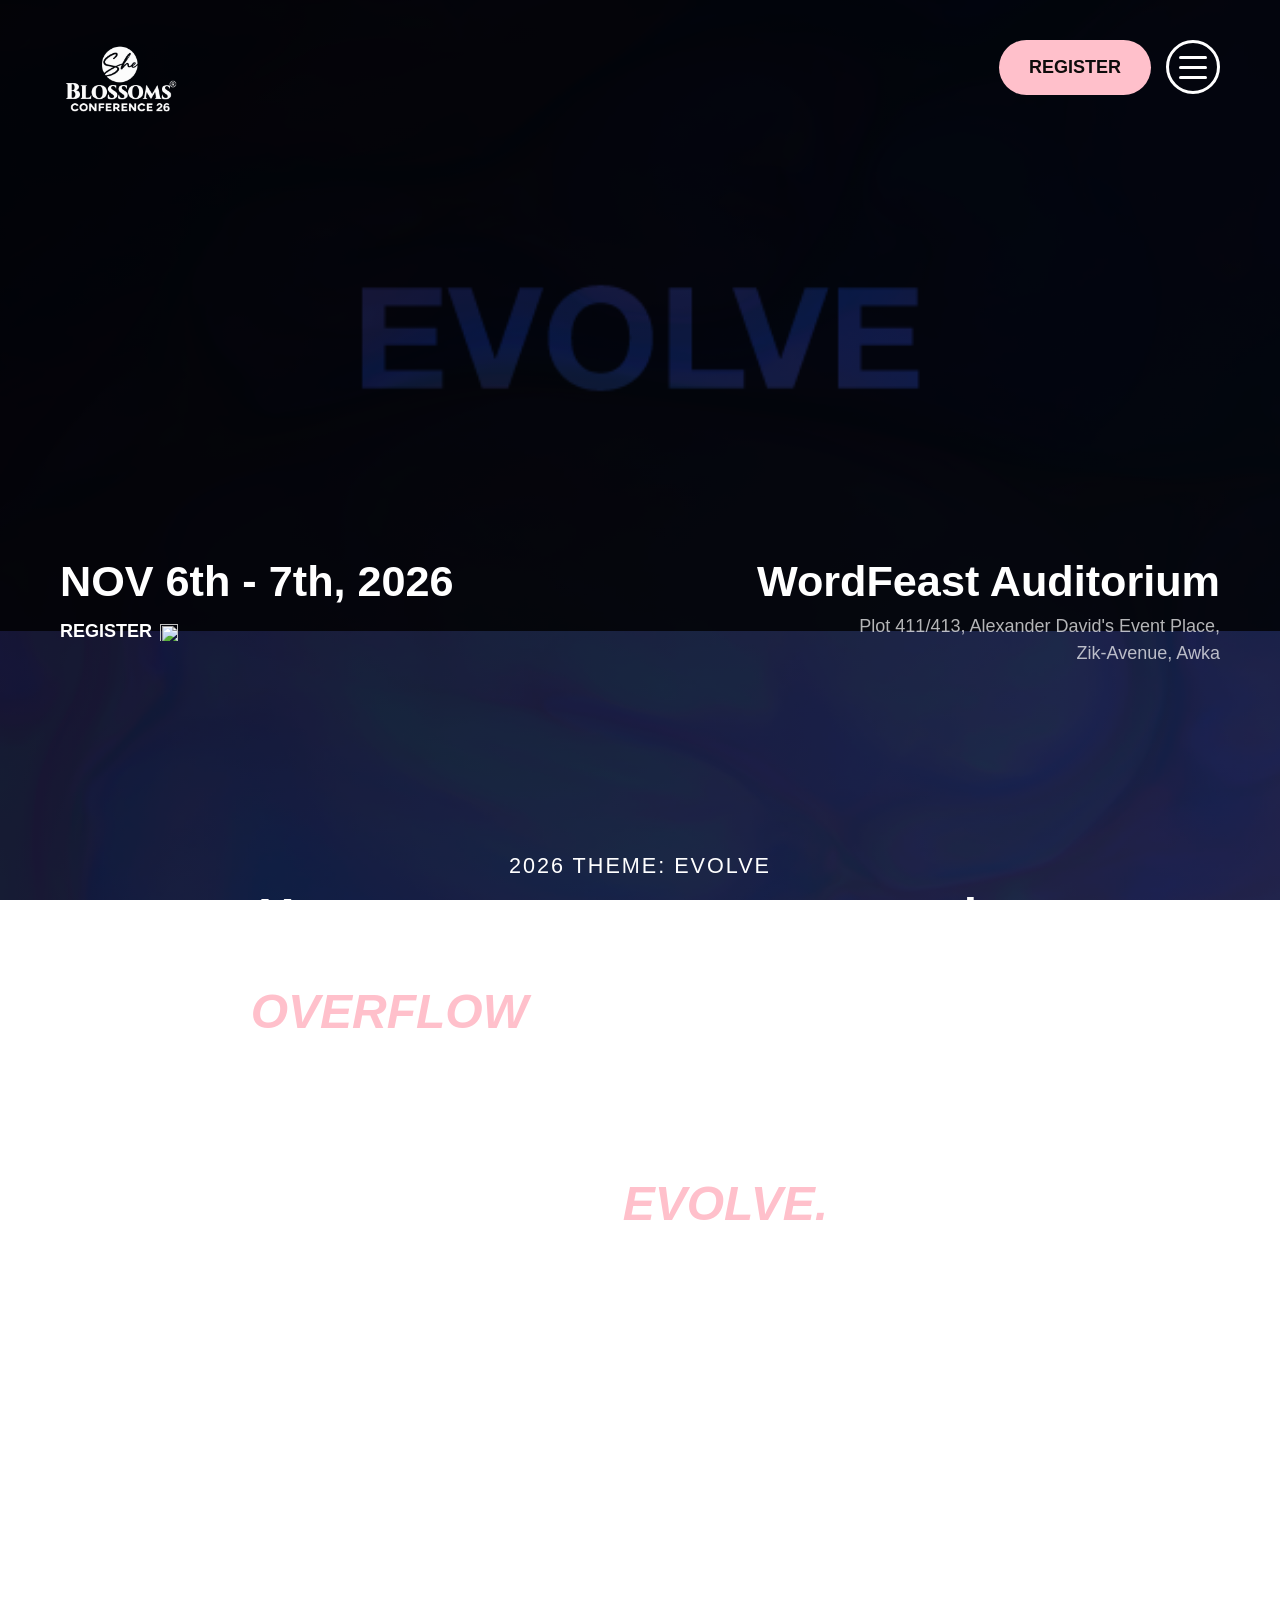
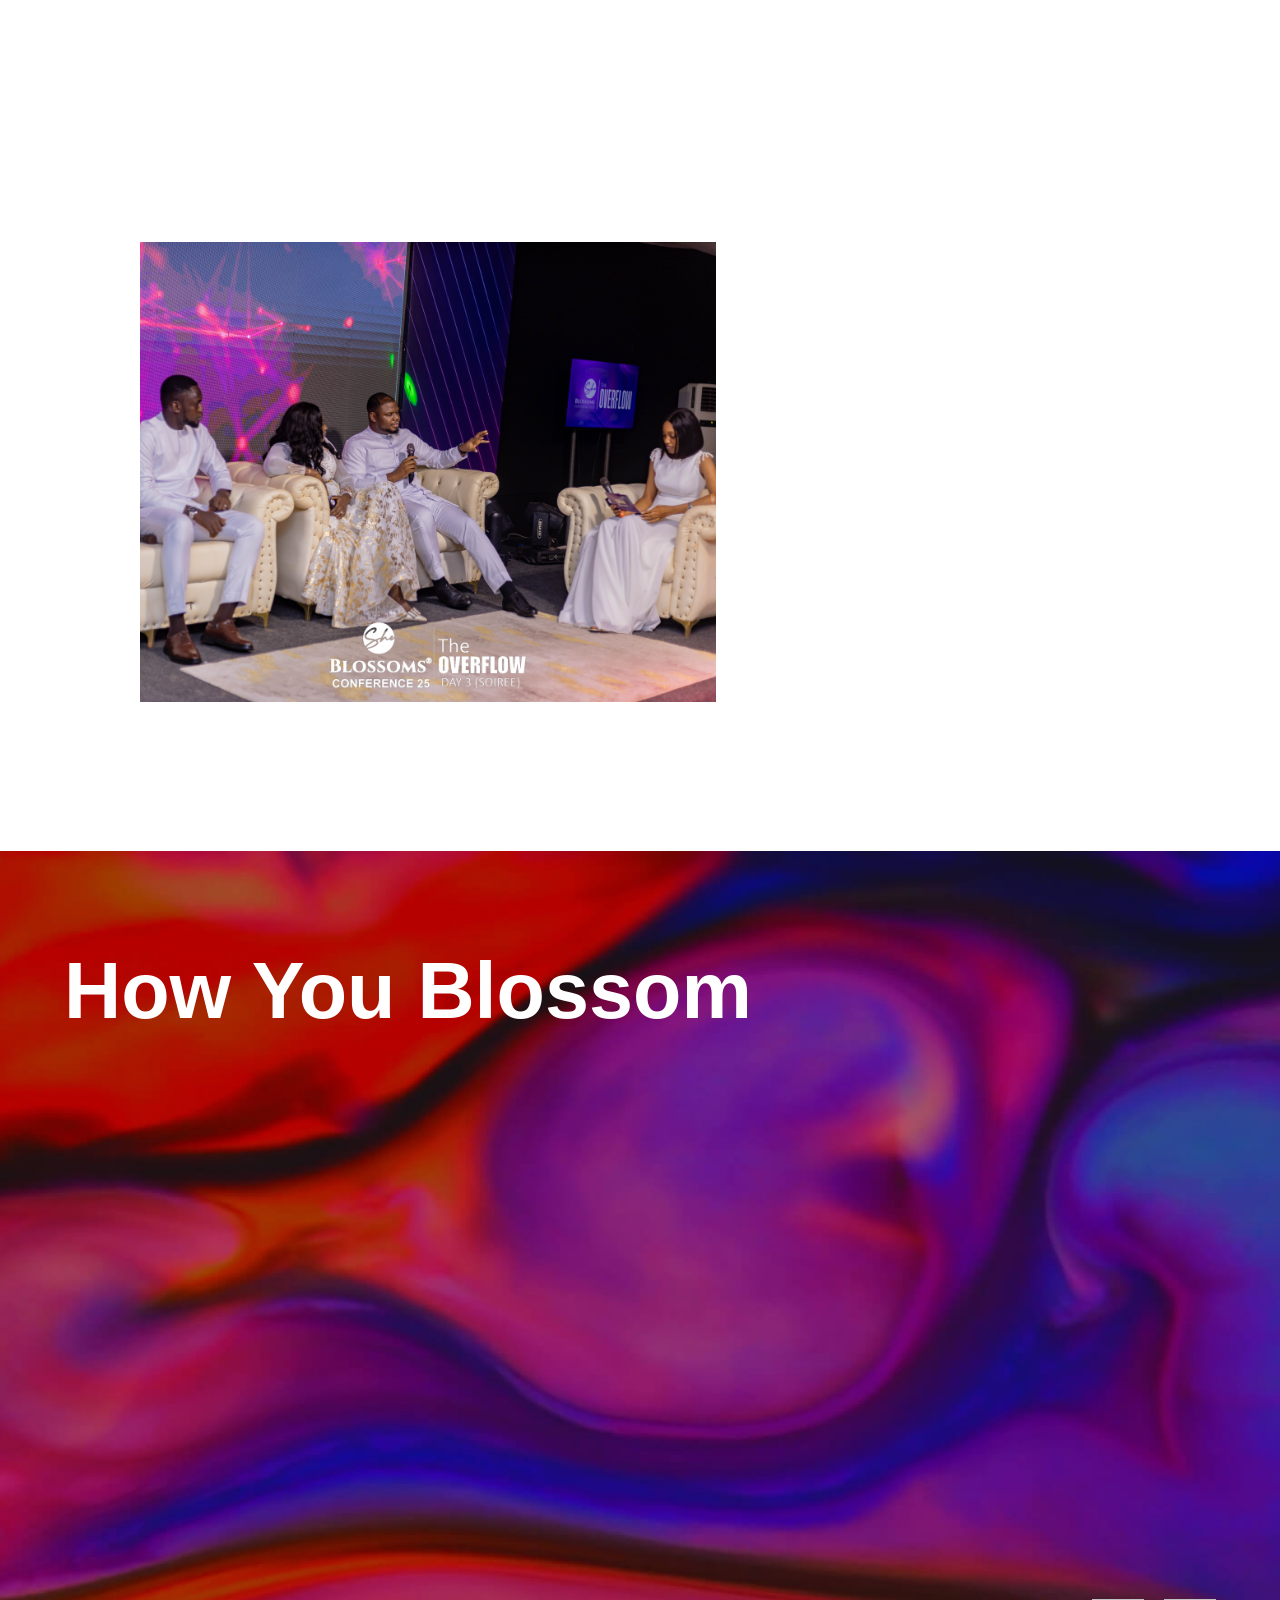
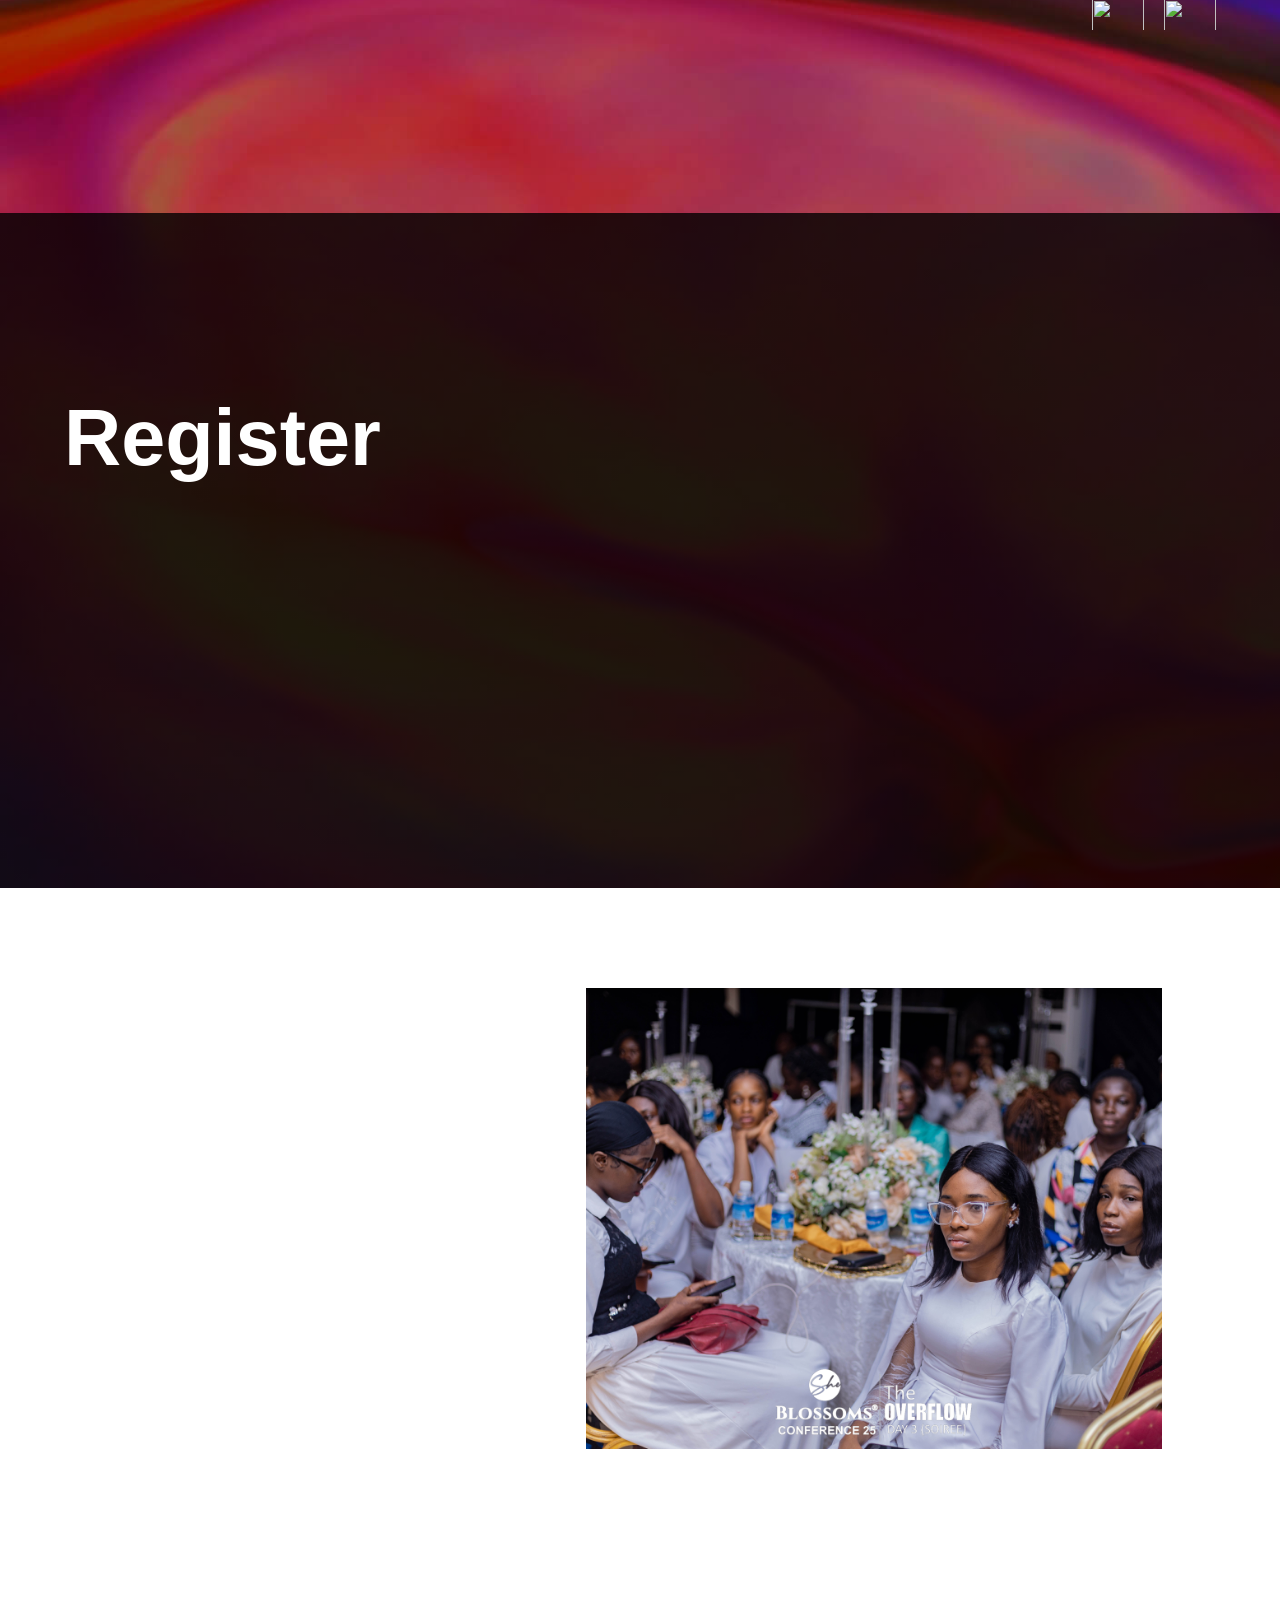
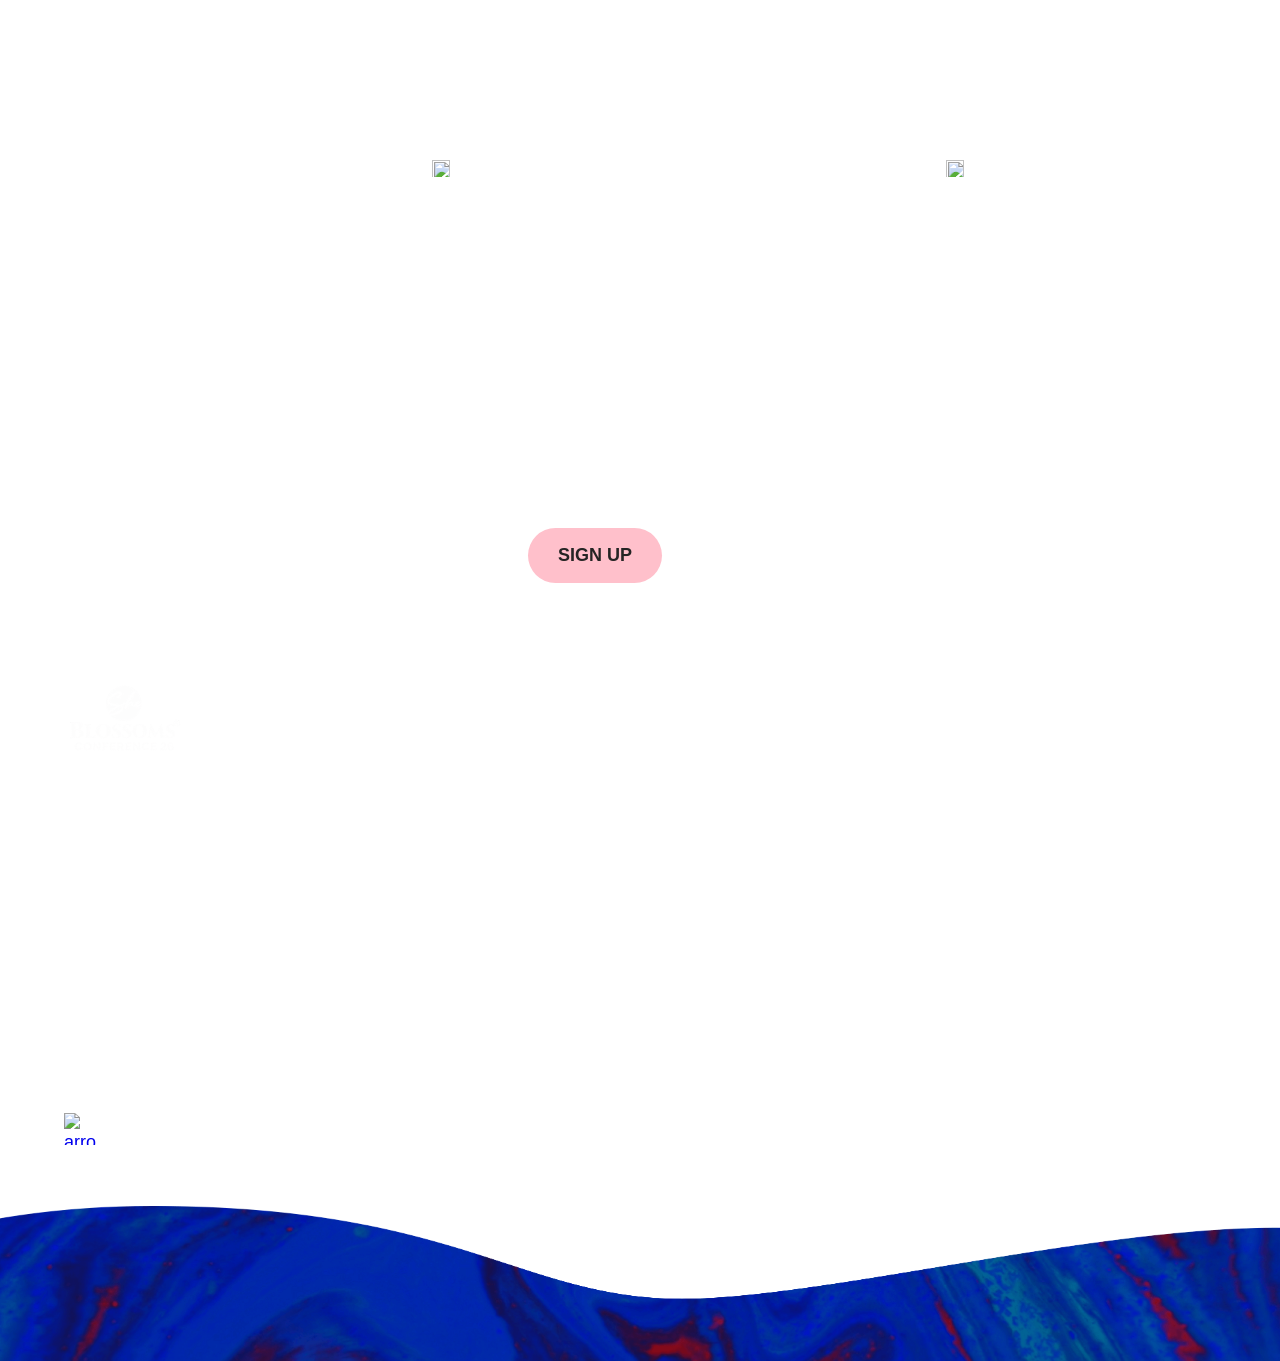
==== index.html @ 484d305a "update form" ====
<!DOCTYPE html><!-- Last Published: Mon Oct 28 2019 17:23:54 GMT+0000 (UTC) -->
<html data-wf-domain="wb-ocean-conference.webflow.io" data-wf-page="5db723eefbe1d7f640b3a22b"
  data-wf-site="5db723eefbe1d737beb3a228" lang="en">
<!-- Mirrored from wb-ocean-conference.webflow.io/ by HTTrack Website Copier/3.x [XR&CO'2014], Tue, 22 Sep 2026 22:10:14 GMT -->
<!-- Added by HTTrack -->
<meta http-equiv="content-type" content="text/html;charset=utf-8" /><!-- /Added by HTTrack -->

<head>
  <meta charset="utf-8" />
  <link href="https://assets.website-files.com/" rel="preconnect" crossorigin="anonymous" />
  <title>She Blossoms Conference 2026 — Evolve</title>
  <meta content="width=device-width, initial-scale=1" name="viewport" />
  <link href="/css/style.css" rel="stylesheet" type="text/css" />
  <link rel="stylesheet" href="/css/form.css">
  <script src="/js/form.js" defer></script>

   <!-- Script for emailjs -->
    <script type="text/javascript"
        src="https://cdn.jsdelivr.net/npm/@emailjs/browser@4/dist/email.min.js">
    </script>
    <script type="text/javascript">
        (function(){
        emailjs.init({
            publicKey: "pI-CC10ALlJHd8_Kg",
        });
        })();
    </script>
  <style>
    @media (min-width:992px) {
      html.w-mod-js:not(.w-mod-ix) [data-w-id="00c09502-60b3-3402-6388-59a90e745620"] {
        opacity: 0;
        display: none;
      }

      html.w-mod-js:not(.w-mod-ix) [data-w-id="bd6b8f22-1409-6dd1-f059-13bf0a5fa9a8"] {
        -webkit-transform: translate3d(0, 57PX, 0) scale3d(1, 1, 1) rotateX(0) rotateY(0) rotateZ(0) skew(0, 0);
        -moz-transform: translate3d(0, 57PX, 0) scale3d(1, 1, 1) rotateX(0) rotateY(0) rotateZ(0) skew(0, 0);
        -ms-transform: translate3d(0, 57PX, 0) scale3d(1, 1, 1) rotateX(0) rotateY(0) rotateZ(0) skew(0, 0);
        transform: translate3d(0, 57PX, 0) scale3d(1, 1, 1) rotateX(0) rotateY(0) rotateZ(0) skew(0, 0);
      }

      html.w-mod-js:not(.w-mod-ix) [data-w-id="2e558882-ef3a-7276-9f8b-ca5365968736"] {
        opacity: 0;
      }

      html.w-mod-js:not(.w-mod-ix) [data-w-id="d351a3fd-f077-a457-a9b4-32db11381b13"] {
        opacity: 0;
      }

      html.w-mod-js:not(.w-mod-ix) [data-w-id="9fb5f5b9-1836-4142-77e4-d9b054d77c24"] {
        -webkit-transform: translate3d(0, 57PX, 0) scale3d(1, 1, 1) rotateX(0) rotateY(0) rotateZ(0) skew(0, 0);
        -moz-transform: translate3d(0, 57PX, 0) scale3d(1, 1, 1) rotateX(0) rotateY(0) rotateZ(0) skew(0, 0);
        -ms-transform: translate3d(0, 57PX, 0) scale3d(1, 1, 1) rotateX(0) rotateY(0) rotateZ(0) skew(0, 0);
        transform: translate3d(0, 57PX, 0) scale3d(1, 1, 1) rotateX(0) rotateY(0) rotateZ(0) skew(0, 0);
      }

      html.w-mod-js:not(.w-mod-ix) [data-w-id="9fb5f5b9-1836-4142-77e4-d9b054d77c23"] {
        opacity: 0;
      }

      html.w-mod-js:not(.w-mod-ix) [data-w-id="9fb5f5b9-1836-4142-77e4-d9b054d77c2b"] {
        opacity: 0;
      }

      html.w-mod-js:not(.w-mod-ix) [data-w-id="55a74d17-dd90-9523-f41b-2eae853be1b9"] {
        -webkit-transform: translate3d(0, 57PX, 0) scale3d(1, 1, 1) rotateX(0) rotateY(0) rotateZ(0) skew(0, 0);
        -moz-transform: translate3d(0, 57PX, 0) scale3d(1, 1, 1) rotateX(0) rotateY(0) rotateZ(0) skew(0, 0);
        -ms-transform: translate3d(0, 57PX, 0) scale3d(1, 1, 1) rotateX(0) rotateY(0) rotateZ(0) skew(0, 0);
        transform: translate3d(0, 57PX, 0) scale3d(1, 1, 1) rotateX(0) rotateY(0) rotateZ(0) skew(0, 0);
      }

      html.w-mod-js:not(.w-mod-ix) [data-w-id="55a74d17-dd90-9523-f41b-2eae853be1b8"] {
        opacity: 0;
      }

      html.w-mod-js:not(.w-mod-ix) [data-w-id="55a74d17-dd90-9523-f41b-2eae853be1c0"] {
        opacity: 0;
      }

      html.w-mod-js:not(.w-mod-ix) [data-w-id="8b07c5f7-ddb3-b61e-0802-eff520e4108f"] {
        -webkit-transform: translate3d(0, 57PX, 0) scale3d(1, 1, 1) rotateX(0) rotateY(0) rotateZ(0) skew(0, 0);
        -moz-transform: translate3d(0, 57PX, 0) scale3d(1, 1, 1) rotateX(0) rotateY(0) rotateZ(0) skew(0, 0);
        -ms-transform: translate3d(0, 57PX, 0) scale3d(1, 1, 1) rotateX(0) rotateY(0) rotateZ(0) skew(0, 0);
        transform: translate3d(0, 57PX, 0) scale3d(1, 1, 1) rotateX(0) rotateY(0) rotateZ(0) skew(0, 0);
      }

      html.w-mod-js:not(.w-mod-ix) [data-w-id="8b07c5f7-ddb3-b61e-0802-eff520e4108e"] {
        opacity: 0;
      }

      html.w-mod-js:not(.w-mod-ix) [data-w-id="8b07c5f7-ddb3-b61e-0802-eff520e41096"] {
        opacity: 0;
      }

      html.w-mod-js:not(.w-mod-ix) [data-w-id="281a6879-a456-d557-e93f-5dcfbada8311"] {
        -webkit-transform: translate3d(0, 57PX, 0) scale3d(1, 1, 1) rotateX(0) rotateY(0) rotateZ(0) skew(0, 0);
        -moz-transform: translate3d(0, 57PX, 0) scale3d(1, 1, 1) rotateX(0) rotateY(0) rotateZ(0) skew(0, 0);
        -ms-transform: translate3d(0, 57PX, 0) scale3d(1, 1, 1) rotateX(0) rotateY(0) rotateZ(0) skew(0, 0);
        transform: translate3d(0, 57PX, 0) scale3d(1, 1, 1) rotateX(0) rotateY(0) rotateZ(0) skew(0, 0);
      }

      html.w-mod-js:not(.w-mod-ix) [data-w-id="281a6879-a456-d557-e93f-5dcfbada8310"] {
        opacity: 0;
      }

      html.w-mod-js:not(.w-mod-ix) [data-w-id="281a6879-a456-d557-e93f-5dcfbada8318"] {
        opacity: 0;
      }

      html.w-mod-js:not(.w-mod-ix) [data-w-id="6a740bde-04b5-7234-eca3-1db59d3b6bed"] {
        -webkit-transform: translate3d(0, 57PX, 0) scale3d(1, 1, 1) rotateX(0) rotateY(0) rotateZ(0) skew(0, 0);
        -moz-transform: translate3d(0, 57PX, 0) scale3d(1, 1, 1) rotateX(0) rotateY(0) rotateZ(0) skew(0, 0);
        -ms-transform: translate3d(0, 57PX, 0) scale3d(1, 1, 1) rotateX(0) rotateY(0) rotateZ(0) skew(0, 0);
        transform: translate3d(0, 57PX, 0) scale3d(1, 1, 1) rotateX(0) rotateY(0) rotateZ(0) skew(0, 0);
      }

      html.w-mod-js:not(.w-mod-ix) [data-w-id="6a740bde-04b5-7234-eca3-1db59d3b6bec"] {
        opacity: 0;
      }

      html.w-mod-js:not(.w-mod-ix) [data-w-id="6a740bde-04b5-7234-eca3-1db59d3b6bf4"] {
        opacity: 0;
      }

      html.w-mod-js:not(.w-mod-ix) [data-w-id="da7f3f61-eb2f-b584-94d7-d0aecb87f110"] {
        opacity: 0;
      }

      html.w-mod-js:not(.w-mod-ix) [data-w-id="c464471e-8fdf-6f60-0ded-45d9338fd832"] {
        opacity: 0;
      }
    }
  </style>
  <script
    type="text/javascript">!function (o, c) { var n = c.documentElement, t = " w-mod-"; n.className += t + "js", ("ontouchstart" in o || o.DocumentTouch && c instanceof DocumentTouch) && (n.className += t + "touch") }(window, document);</script>
  <link href="../cdn.prod.website-files.com/5db723eefbe1d737beb3a228/5db723eefbe1d7ea74b3a25a_Favicon%20Sm.png"
    rel="shortcut icon" type="image/x-icon" />
  <link href="../cdn.prod.website-files.com/5db723eefbe1d737beb3a228/5db723eefbe1d70c86b3a257_Favicon%20Lg.png"
    rel="apple-touch-icon" />
  <script async="" src="https://www.googletagmanager.com/gtag/js?id=UA-124645092-1"></script>
  <script
    type="text/javascript">window.dataLayer = window.dataLayer || []; function gtag() { dataLayer.push(arguments); } gtag('js', new Date()); gtag('config', 'UA-124645092-1', { 'anonymize_ip': false });</script>
</head>

<body itemtype="https://schema.org/Event" itemprop="Event" itemscope="itemscope">
  <div class="display-none">
    <div itemprop="name">2026 Evolve</div>
    <div itemprop="startDate">2026-10-23</div>
    <div itemprop="endDate">2026-10-24</div>
    <div itemprop="image"><a
        href="../cdn.prod.website-files.com/5d2de18a99a6902bde3fa697/5d2e444b04297609ef6fb990_Aspring%20Entrpreneurs.jpg">https://cdn.prod.website-files.com/5d2de18a99a6902bde3fa697/5d2e444b04297609ef6fb990_Aspring%20Entrpreneurs.JPG</a>
    </div>
  </div>
  <div class="learning-drawer-parent">
    <div data-w-id="48732629-9c8f-4ca8-09a0-d388b4924db2" class="learning-drawer-wrapper">
      <div class="drawer-main">
        <div class="w-dyn-list">
          <div role="list" class="w-dyn-items">
            <div role="listitem" class="w-dyn-item">
              <div class="learning-drawer-title-wrapper">
                <h3 class="drawer-name learning-name">Aspiring Entrepreneurs</h3>
                <div data-w-id="da122347-545e-1128-30e8-b5dab2449018" class="close-icon-wrapper"><img
                    src="https://cdn.prod.website-files.com/5db723eefbe1d737beb3a228/5db723eefbe1d7be23b3a264_icon-close.svg"
                    width="22" height="24" alt="" /></div>
              </div>
              <div class="learning-info-grid">
                <div>
                  <div class="overline-sm overline-dark mb-0">Founder</div>
                  <div>Mike Halloran</div>
                </div>
                <div>
                  <div class="overline-sm overline-dark mb-0">Sponsor</div>
                  <div>TBD</div>
                </div>
                <div>
                  <div class="overline-sm overline-dark mb-0">Speakers</div>
                  <div class="rich-text-block w-richtext">
                    <p>TBD</p>
                  </div>
                </div>
                <div>
                  <div class="overline-sm overline-dark mb-0">Key Topics</div>
                  <div class="rich-text-block w-richtext">
                    <p>TBD</p>
                  </div>
                </div>
              </div>
              <div class="overline-sm overline-dark">Description</div>
              <div class="rich-text-block w-richtext">
                <p>It takes courage to step across the threshold and start a new business. Over 600,000 leaders make
                  this big step in the United States each year. How many people dream of launching, but are unsure of
                  the right next steps or lack the connections necessary to thrive? Making those essential connections
                  to get started and identifying your strengths are keys to a successful business launch. This learning
                  community provides insight into how to launch, feedback on your idea, practical lessons from
                  entrepreneurs who have left their day job to pursue their dream job, and how to find your purpose
                  through it all.</p>
              </div>
            </div>
          </div>
        </div>
      </div>
      <div data-w-id="05c2e736-f882-78de-9a1f-b4b44b7e598a" class="drawer-close"></div>
    </div>
    <div data-w-id="bbdfca1d-f7d8-77ae-bdeb-5afe60067c41" class="learning-drawer-wrapper">
      <div class="drawer-main">
        <div class="w-dyn-list">
          <div role="list" class="w-dyn-items">
            <div role="listitem" class="w-dyn-item">
              <div class="learning-drawer-title-wrapper">
                <h3 class="drawer-name learning-name">Business Owners</h3>
                <div data-w-id="bbdfca1d-f7d8-77ae-bdeb-5afe60067c48" class="close-icon-wrapper"><img
                    src="https://cdn.prod.website-files.com/5db723eefbe1d737beb3a228/5db723eefbe1d7be23b3a264_icon-close.svg"
                    width="22" height="24" alt="" /></div>
              </div>
              <div class="learning-info-grid">
                <div>
                  <div class="overline-sm overline-dark mb-0">Founder</div>
                  <div>Jerry Haselmayer</div>
                </div>
                <div>
                  <div class="overline-sm overline-dark mb-0">Sponsor</div>
                  <div>TBD</div>
                </div>
                <div>
                  <div class="overline-sm overline-dark mb-0">Speakers</div>
                  <div class="rich-text-block w-richtext">
                    <p>Jerry Haselmayer</p>
                    <p>2nd Speaker</p>
                  </div>
                </div>
                <div>
                  <div class="overline-sm overline-dark mb-0">Key Topics</div>
                  <div class="rich-text-block w-richtext">
                    <p>TBD</p>
                  </div>
                </div>
              </div>
              <div class="overline-sm overline-dark">Description</div>
              <div class="rich-text-block w-richtext">
                <p>Small business is the lifeblood of the American economy…” that’s what they say, right? If that’s
                  true, then it’s critical to care for and build into these business leaders. The small business
                  learning community is your opportunity to connect with a community of like-minded peers, find
                  inspiration, and gain the tools needed to build your company &amp; culture with purpose. Experts will
                  provide tangible resources and practical ideas to take your business to the next level while still
                  thriving outside of the daily grind.</p>
              </div>
            </div>
          </div>
        </div>
      </div>
      <div data-w-id="bbdfca1d-f7d8-77ae-bdeb-5afe60067c61" class="drawer-close"></div>
    </div>
    <div data-w-id="92d4c2fc-282c-93f9-b74e-df1f06d0c554" class="learning-drawer-wrapper">
      <div class="drawer-main">
        <div class="w-dyn-list">
          <div role="list" class="w-dyn-items">
            <div role="listitem" class="w-dyn-item">
              <div class="learning-drawer-title-wrapper">
                <h3 class="drawer-name learning-name">Church Leaders</h3>
                <div data-w-id="92d4c2fc-282c-93f9-b74e-df1f06d0c55b" class="close-icon-wrapper"><img
                    src="https://cdn.prod.website-files.com/5db723eefbe1d737beb3a228/5db723eefbe1d7be23b3a264_icon-close.svg"
                    width="22" height="24" alt="" /></div>
              </div>
              <div class="learning-info-grid">
                <div>
                  <div class="overline-sm overline-dark mb-0">Founder</div>
                  <div>Luke</div>
                </div>
                <div>
                  <div class="overline-sm overline-dark mb-0">Sponsor</div>
                  <div>Made To Flourish</div>
                </div>
                <div>
                  <div class="overline-sm overline-dark mb-0">Speakers</div>
                  <div class="rich-text-block w-richtext">
                    <p>Rev. Mark DeYmaz</p>
                  </div>
                </div>
                <div>
                  <div class="overline-sm overline-dark mb-0">Key Topics</div>
                  <div class="rich-text-block w-richtext">
                    <p>TBD</p>
                  </div>
                </div>
              </div>
              <div class="overline-sm overline-dark">Description</div>
              <div class="rich-text-block w-richtext">
                <p>It’s almost 2020, and we’re officially living and leading in the future. We’re on the threshold of a
                  new moment in the American church. The old is gone, and the new must come in order for the local
                  church to continue thriving and impacting culture with a redemptive and sustainable vision. The
                  entrepreneurial church leader is not a “nice to have,” it is a “must have.” This learning community is
                  designed to equip and challenge pastors and staff to think like an entrepreneur when it comes to
                  critical mandates of church leadership for our cultural moment.</p>
              </div>
            </div>
          </div>
        </div>
      </div>
      <div data-w-id="92d4c2fc-282c-93f9-b74e-df1f06d0c574" class="drawer-close"></div>
    </div>
    <div data-w-id="482a82f1-8354-233c-1417-0734a93ea823" class="learning-drawer-wrapper">
      <div class="drawer-main">
        <div class="w-dyn-list">
          <div role="list" class="w-dyn-items">
            <div role="listitem" class="w-dyn-item">
              <div class="learning-drawer-title-wrapper">
                <h3 class="drawer-name learning-name">Nonprofit Leaders</h3>
                <div data-w-id="482a82f1-8354-233c-1417-0734a93ea82a" class="close-icon-wrapper"><img
                    src="https://cdn.prod.website-files.com/5db723eefbe1d737beb3a228/5db723eefbe1d7be23b3a264_icon-close.svg"
                    width="22" height="24" alt="" /></div>
              </div>
              <div class="learning-info-grid">
                <div>
                  <div class="overline-sm overline-dark mb-0">Founder</div>
                  <div>TBD</div>
                </div>
                <div>
                  <div class="overline-sm overline-dark mb-0">Sponsor</div>
                  <div>Kindful</div>
                </div>
                <div>
                  <div class="overline-sm overline-dark mb-0">Speakers</div>
                  <div class="rich-text-block w-richtext">
                    <p>CityLink</p>
                    <p>MudLove</p>
                    <p>Flywheel</p>
                    <p>Social Venture Partners</p>
                    <p>Social Entrepreneurship Alliance</p>
                  </div>
                </div>
                <div>
                  <div class="overline-sm overline-dark mb-0">Key Topics</div>
                  <div class="rich-text-block w-richtext">
                    <p>TBD</p>
                  </div>
                </div>
              </div>
              <div class="overline-sm overline-dark">Description</div>
              <div class="rich-text-block w-richtext">
                <p>Whether you own a nonprofit, work for a nonprofit, or dream of launching a new organization to
                  respond to a cause you are passionate about, you’re in the midst of complex work. Nonprofits often
                  struggle with missional alignment, financial sustainability, and growing a community of support. With
                  a foundation grounded in principles of entrepreneurship, we address those issues so that you can apply
                  practical techniques to sustain and grow your organization to solve critical problems facing your
                  community.</p>
              </div>
            </div>
          </div>
        </div>
      </div>
      <div data-w-id="482a82f1-8354-233c-1417-0734a93ea843" class="drawer-close"></div>
    </div>
    <div data-w-id="78822d21-a531-fd7f-b8a2-c8a670901c84" class="learning-drawer-wrapper">
      <div class="drawer-main">
        <div class="w-dyn-list">
          <div role="list" class="w-dyn-items">
            <div role="listitem" class="w-dyn-item">
              <div class="learning-drawer-title-wrapper">
                <h3 class="drawer-name learning-name">Creative Entrepreneurs</h3>
                <div data-w-id="78822d21-a531-fd7f-b8a2-c8a670901c8b" class="close-icon-wrapper"><img
                    src="https://cdn.prod.website-files.com/5db723eefbe1d737beb3a228/5db723eefbe1d7be23b3a264_icon-close.svg"
                    width="22" height="24" alt="" /></div>
              </div>
              <div class="learning-info-grid">
                <div>
                  <div class="overline-sm overline-dark mb-0">Founder</div>
                  <div>Arian Armstrong</div>
                </div>
                <div>
                  <div class="overline-sm overline-dark mb-0">Sponsor</div>
                  <div>TBD</div>
                </div>
                <div>
                  <div class="overline-sm overline-dark mb-0">Speakers</div>
                  <div class="rich-text-block w-richtext">
                    <p>Kick Lee</p>
                    <p>Arian Armstrong</p>
                    <p>Artworks</p>
                  </div>
                </div>
                <div>
                  <div class="overline-sm overline-dark mb-0">Key Topics</div>
                  <div class="rich-text-block w-richtext">
                    <p>TBD</p>
                  </div>
                </div>
              </div>
              <div class="overline-sm overline-dark">Description</div>
              <div class="rich-text-block w-richtext">
                <p>The phrase “Creative Entrepreneur” is not always easily embraced. Many creatives feel left out of
                  entrepreneurial conversations, often times rightfully so because the content doesn’t speak to the
                  unique demands of being a practitioner of creative work passionately pursuing a career rooted in the
                  arts and creativity. This learning community welcomes musicians, artists, photographers, designers,
                  authors, or anyone who wants to learn about embracing creativity daily while simultaneously building a
                  sustainable business model.</p>
              </div>
            </div>
          </div>
        </div>
      </div>
      <div data-w-id="78822d21-a531-fd7f-b8a2-c8a670901ca4" class="drawer-close"></div>
    </div>
    <div data-w-id="41afc247-0b63-c10f-b594-9304769a53b3" class="learning-drawer-wrapper">
      <div class="drawer-main">
        <div class="w-dyn-list">
          <div role="list" class="w-dyn-items">
            <div role="listitem" class="w-dyn-item">
              <div class="learning-drawer-title-wrapper">
                <h3 class="drawer-name learning-name">Faith + Work</h3>
                <div data-w-id="41afc247-0b63-c10f-b594-9304769a53ba" class="close-icon-wrapper"><img
                    src="https://cdn.prod.website-files.com/5db723eefbe1d737beb3a228/5db723eefbe1d7be23b3a264_icon-close.svg"
                    width="22" height="24" alt="" /></div>
              </div>
              <div class="learning-info-grid">
                <div>
                  <div class="overline-sm overline-dark mb-0">Founder</div>
                  <div>Kathy Book</div>
                </div>
                <div>
                  <div class="overline-sm overline-dark mb-0">Sponsor</div>
                  <div>Women in the Marketplace</div>
                </div>
                <div>
                  <div class="overline-sm overline-dark mb-0">Speakers</div>
                  <div class="rich-text-block w-richtext">
                    <p>Kathy Book + Crew</p>
                  </div>
                </div>
                <div>
                  <div class="overline-sm overline-dark mb-0">Key Topics</div>
                  <div class="rich-text-block w-richtext">
                    <p>TBD</p>
                  </div>
                </div>
              </div>
              <div class="overline-sm overline-dark">Description</div>
              <div class="rich-text-block w-richtext">
                <p>This learning community tackles the challenges surrounding the integration of faith and work for
                  everyone in the marketplace. God designed us to work and this track is designed to help bridge the gap
                  between church on Sunday and work on Monday. If you’re looking for a space to learn and grow as both a
                  follower of Christ and a professional, this is for you.</p>
              </div>
            </div>
          </div>
        </div>
      </div>
      <div data-w-id="41afc247-0b63-c10f-b594-9304769a53d3" class="drawer-close"></div>
    </div>
  </div>

  <div class="w-embed">
    <style>
      body {
        -webkit-font-smoothing: antialiased;
        text-rendering: optimizeLegibility;
      }

      @media only screen and (max-width: 991px) {
        .speaker-item:last-child .speaker-target {
          border-bottom: 1px solid rgba(255, 255, 255, .2);
        }
      }

      .threshold {
        background-color: rgba(63, 13, 52, .8);
        color: white;
        mix-blend-mode: multiply;
      }

      .background-overlay,
      .header-overlay {
        mix-blend-mode: luminosity;
      }

      .hard-light {
        mix-blend-mode: hard-light;
      }

      .h2-gradient {
        background: -webkit-linear-gradient(45deg, #68D5C3, #0070C7);
        -webkit-background-clip: text;
        -webkit-text-fill-color: transparent;
      }

      .image-100 {
        object-fit: cover;
      }

      .format-img {
        object-fit: contain;
      }
    </style>
  </div>

  <!-- HEADER -->
  <header id="top" class="header">
    <div class="header-content">
      <div class="main-header-content">
        <div data-collapse="all" data-animation="default" data-duration="400" data-easing="ease" data-easing2="ease"
          role="banner" class="navbar header-overlay w-nav"><a href="index.html" aria-current="page"
            class="w-nav-brand w--current"><img
              src="/images/she-blossom-logo.png" alt="Ocean Conference 2019" class="logo" /></a>
          <div class="text-align-right"><a                                                                                                                                            href="form.html" class="button landscape-hide w-button">Register</a>
            <div class="menu-button w-nav-button">
              <div class="hamburger-wrapper">
                <div class="hamburger-line"></div>
                <div class="hamburger-line meat"></div>
                <div class="hamburger-line"></div>
              </div>
            </div>
            <nav role="navigation" class="nav-menu w-nav-menu">
              <div class="nav-header">
                <a href="#" class="w-inline-block">
                  <img src="images/she-blossom-logo.png" style="background: linear-gradient(130deg, blue, pink);" class="logo" />
                </a>
                <div class="close-icon-wrapper w-nav-button"><img
                    src="https://cdn.prod.website-files.com/5db723eefbe1d737beb3a228/5db723eefbe1d7be23b3a264_icon-close.svg"
                    width="22" height="24" alt="" class="close-icon" /></div>
              </div>
              <div class="nav-links-wrapper">
                <a href="#register" class="nav-link w-nav-link">Register</a>
                <a href="#learning" class="nav-link w-nav-link">How to Blossom</a>
                <a href="#about" class="nav-link w-nav-link">About</a>
                <a href="#volunteer" class="nav-link w-nav-link">Volunteer</a>
              <div class="nav-menu-texture"></div>
            </nav>
          </div>
        </div>
        <div class="header-overlay"></div>
        <div class="header__logo-wrapper">
          <div class="header-overlay"></div><img src="/images/Evolve-image.png"
            alt="The theme for the 2026 She Blossoms Conference &quot;Evolve&quot;"class="threshold-svg" />
          <div class="header-overlay"></div>
        </div>
        <div class="header-overlay"></div>
        <div class="header-container"><a href="#register" data-w-id="7ebad0d3-ee34-5d0f-8b74-6e27db35dbdb"
            class="hero-link w-inline-block">
            <h2 class="h2-small">NOV 6th - 7th, 2026</h2>
            <p></p>
            <div class="button landscape-register">
              <div>Register</div>
            </div>
            <div class="arrow-link landscape-hidden">
              <div>Register</div><img
                src="https://cdn.prod.website-files.com/5db723eefbe1d737beb3a228/5db723eefbe1d714c0b3a26d_icon-arrow-sm.svg"
                alt="" class="arrow-icon-sm" />
            </div>
          </a><a href="#travel" itemprop="location" itemscope="itemscope" itemtype="https://forms.gle/FEyEK2WKtBPYnewW9"
            class="hero-link text-align-right w-inline-block">
            <h2 itemprop="name" class="h2-small">WordFeast Auditorium</h2>
            <p itemprop="address">Plot 411/413, Alexander David's Event Place, <br />Zik-Avenue, Awka</p>
          </a>
          <div class="header-overlay absolute-overlay"></div>
        </div>
        <div class="svg__header-bottom-curve"></div>
      </div>
      <div class="theme-content">
        <div data-w-id="e953738a-1d5a-f4c1-dc50-9951ff06529a" class="container max-width-806">
          <div class="overline-lg">2026 Theme: Evolve</div>
          <h2 class="max-width-806-h2">
            You were never meant to stay the same. After walking into the <span style="color: pink; font-style: italic;">OVERFLOW</span>, God does not expect you to stop there. Every season with God asks you to become more than you were yesterday. It's time to <span style="color: pink; font-style: italic;">EVOLVE.</span>
          </h2>
        </div>
        <div class="svg__theme-bottom-curves"></div>
      </div>
    </div>
    <div class="header-bg">
      <div class="header-bg-inner-wrapper">
        <div class="background-overlay"></div>
        <div
          data-poster-url="https://cdn.prod.website-files.com/5d2de18a99a6902bde3fa697/5d2e39802be6bacf75e5c668_abstract-paint-10seconds-poster-00001.jpg"
          data-video-urls="https://cdn.prod.website-files.com/5db723eefbe1d737beb3a228/5db723eefbe1d7802fb3a271_abstract-paint-10seconds-transcode.mp4,https://cdn.prod.website-files.com/5db723eefbe1d737beb3a228/5db723eefbe1d7802fb3a271_abstract-paint-10seconds-transcode.webm"
          data-autoplay="true" data-loop="true" data-wf-ignore="true"
          class="height-100vh w-background-video w-background-video-atom"><video
            id="91bacb40-c9ec-0f7f-e505-b2f0a2264393-video" autoplay="" loop=""
            style="background-image:url(_https_/cdn.prod.website-files.com/5d2de18a99a6902bde3fa697/5d2e39802be6bacf75e5c668_abstract-paint-10seconds-poster-00001.html)"
            muted="" playsinline="" data-wf-ignore="true" data-object-fit="cover">
            <source
              src="https://cdn.prod.website-files.com/5db723eefbe1d737beb3a228/5db723eefbe1d7802fb3a271_abstract-paint-10seconds-transcode.mp4"
              data-wf-ignore="true" />
            <source
              src="https://cdn.prod.website-files.com/5db723eefbe1d737beb3a228/5db723eefbe1d7802fb3a271_abstract-paint-10seconds-transcode.webm"
              data-wf-ignore="true" />
          </video></div><img
          src="../cdn.prod.website-files.com/5db723eefbe1d737beb3a228/5db723eefbe1d7b36ab3a272_bg-placeholder-blue.jpg"
          srcset="https://assets.website-files.com/5db723eefbe1d737beb3a228/5db723eefbe1d7b36ab3a272_bg-placeholder-blue-p-500.jpeg 500w, https://assets.website-files.com/5db723eefbe1d737beb3a228/5db723eefbe1d7b36ab3a272_bg-placeholder-blue-p-1080.jpeg 1080w, https://assets.website-files.com/5db723eefbe1d737beb3a228/5db723eefbe1d7b36ab3a272_bg-placeholder-blue-p-1600.jpeg 1600w, https://assets.website-files.com/5db723eefbe1d737beb3a228/5db723eefbe1d7b36ab3a272_bg-placeholder-blue-p-2000.jpeg 2000w, https://assets.website-files.com/5db723eefbe1d737beb3a228/5db723eefbe1d7b36ab3a272_bg-placeholder-blue.jpg 2250w"
          sizes="100vw" alt="" class="display-none" />
      </div>
    </div>
  </header>

  <!-- HERO 2 -->
  <section id="about" class="section">
    <div class="container max-width-1000 mb-100">
      <h2 itemprop="description" class="h2-small">
        Every woman carries a seed of purpose. The She Blossoms Conference is two days of watering it: in the Word, in fellowship, and in faith, until what God planted in you begins to flourish.
      </h2>
    </div>
    <div class="container">
      <div data-duration-in="500" data-duration-out="100" data-easing="ease-in-out" data-current="Community Breakouts"
        class="tabs w-tabs">
        <div class="w-tab-content">
          <div data-w-tab="Keynotes" class="tab-pane w-tab-pane"><img
              src="images/Hero-img-one.jpg" alt="" class="format-img" /></div>
          <div data-w-tab="Community Breakouts" class="tab-pane w-tab-pane w--tab-active"><img
              src="images/Hero-img-two.jpg" alt="" class="format-img" /></div>
        </div>
        <div class="tabs-menu w-tab-menu"><a data-w-tab="Keynotes" data-w-id="da7f3f61-eb2f-b584-94d7-d0aecb87f110"
            class="tab-link w-inline-block w-tab-link">
            <div class="overline-sm">RECEIVE THE WORD</div>
            <h3>
              Sit under teaching that stirs faith and equips you for the journey ahead.
            </h3>
            <div class="progress-bar-wrapper">
              <div class="progress-bar"></div>
            </div>
          </a><a data-w-tab="Community Breakouts" data-w-id="c464471e-8fdf-6f60-0ded-45d9338fd832"
            class="tab-link w-inline-block w-tab-link w--current">
            <div class="overline-sm">GROW TOGETHER</div>
            <h3>
              Connect with entrepreneurs, ministers, and visionary women walking the same road as you.
            </h3>
            <div class="progress-bar-wrapper">
              <div class="progress-bar"></div>
            </div>
          </a></div>
      </div>
    </div>
  </section>

  <!-- HOW YOU BLOSSOM -->
  <section id="learning" class="section learning-section">
    <div class="container">
      <h2>How You Blossom</h2>
      <div data-delay="4000" data-animation="slide" class="slider w-slider" data-autoplay="false" data-easing="ease"
        data-hide-arrows="false" data-disable-swipe="false" data-autoplay-limit="0" data-nav-spacing="5"
        data-duration="500" data-infinite="false">
        <div class="slider-mask w-slider-mask">
          <div class="slide w-slide">
            <div data-w-id="9fb5f5b9-1836-4142-77e4-d9b054d77c20" class="learning-card"><img
                src="images/Pst-mrs-Amanoh.jpg" alt="" class="image-100" />
              <div class="image-overlay">
                <div data-w-id="9fb5f5b9-1836-4142-77e4-d9b054d77c23" class="image-gradient hard-light"></div>
                <div data-w-id="9fb5f5b9-1836-4142-77e4-d9b054d77c24" class="card-caption">
                  <h3 class="h3-bold">Growing<br />closer to God</h3>
                  <!-- <p>Pst. Mrs. Amanoh</p> -->
                  <div data-w-id="9fb5f5b9-1836-4142-77e4-d9b054d77c2b" class="arrow-link card-arrow-link">
                    <div>View Details</div><img
                      src="https://cdn.prod.website-files.com/5db723eefbe1d737beb3a228/5db723eefbe1d714c0b3a26d_icon-arrow-sm.svg"
                      alt="" class="arrow-icon-sm" />
                  </div>
                </div>
              </div>
            </div>
          </div>
          <div class="slide w-slide">
            <div data-w-id="6afc337b-6de0-f998-62db-468cf1a4de18" class="learning-card"><img
                src="images/Apostle.webp" alt="apostle" class="image-100" />
              <div class="image-overlay">
                <div data-w-id="2e558882-ef3a-7276-9f8b-ca5365968736" class="image-gradient hard-light"></div>
                <div data-w-id="bd6b8f22-1409-6dd1-f059-13bf0a5fa9a8" class="card-caption">
                  <h3 class="h3-bold">Leading<br />yourself well</h3>
                  <!-- <p>Apostle. Chidiebere Amanoh</p> -->
                  <div data-w-id="d351a3fd-f077-a457-a9b4-32db11381b13" class="arrow-link card-arrow-link">
                    <div>View Details</div><img
                      src="https://cdn.prod.website-files.com/5db723eefbe1d737beb3a228/5db723eefbe1d714c0b3a26d_icon-arrow-sm.svg"
                      alt="" class="arrow-icon-sm" />
                  </div>
                </div>
              </div>
            </div>
          </div>
          <div class="slide w-slide">
            <div data-w-id="8b07c5f7-ddb3-b61e-0802-eff520e4108b" class="learning-card"><img
                src="images/wealth-management.jpg" alt="" class="image-100" />
              <div class="image-overlay">
                <div data-w-id="8b07c5f7-ddb3-b61e-0802-eff520e4108e" class="image-gradient hard-light"></div>
                <div data-w-id="8b07c5f7-ddb3-b61e-0802-eff520e4108f" class="card-caption">
                  <h3 class="h3-bold">Building and<br />managing wealth</h3>
                  <!-- <p>Kindful</p> -->
                  <div data-w-id="8b07c5f7-ddb3-b61e-0802-eff520e41096" class="arrow-link card-arrow-link">
                    <div>View Details</div><img
                      src="https://cdn.prod.website-files.com/5db723eefbe1d737beb3a228/5db723eefbe1d714c0b3a26d_icon-arrow-sm.svg"
                      alt="" class="arrow-icon-sm" />
                  </div>
                </div>
              </div>
            </div>
          </div>
          <div class="slide w-slide">
            <div data-w-id="55a74d17-dd90-9523-f41b-2eae853be1b5" class="learning-card"><img
                src="images/excellence.jpg" alt="" class="image-100" />
              <div class="image-overlay">
                <div data-w-id="55a74d17-dd90-9523-f41b-2eae853be1b8" class="image-gradient hard-light"></div>
                <div data-w-id="55a74d17-dd90-9523-f41b-2eae853be1b9" class="card-caption">
                  <h3 class="h3-bold">Excellence<br />in your career</h3>
                  <!-- <p>Pst. Victor</p> -->
                  <div data-w-id="55a74d17-dd90-9523-f41b-2eae853be1c0" class="arrow-link card-arrow-link">
                    <div>View Details</div><img
                      src="https://cdn.prod.website-files.com/5db723eefbe1d737beb3a228/5db723eefbe1d714c0b3a26d_icon-arrow-sm.svg"
                      alt="" class="arrow-icon-sm" />
                  </div>
                </div>
              </div>
            </div>
          </div>
          <div class="slide w-slide">
            <div data-w-id="281a6879-a456-d557-e93f-5dcfbada830d" class="learning-card"><img
                src="images/Pst-Bube.jpg" alt="" class="image-100" />
              <div class="image-overlay">
                <div data-w-id="281a6879-a456-d557-e93f-5dcfbada8310" class="image-gradient hard-light"></div>
                <div data-w-id="281a6879-a456-d557-e93f-5dcfbada8311" class="card-caption">
                  <h3 class="h3-bold">Choosing and<br />loving well</h3>
                  <!-- <p>Pst. Ebube</p> -->
                  <div data-w-id="281a6879-a456-d557-e93f-5dcfbada8318" class="arrow-link card-arrow-link">
                    <div>View Details</div><img
                      src="https://cdn.prod.website-files.com/5db723eefbe1d737beb3a228/5db723eefbe1d714c0b3a26d_icon-arrow-sm.svg"
                      alt="" class="arrow-icon-sm" />
                  </div>
                </div>
              </div>
            </div>
          </div>
          <div class="slide w-slide">
            <div data-w-id="6a740bde-04b5-7234-eca3-1db59d3b6be9" class="learning-card"><img
                src="images/next-generation.jpg" alt="" class="image-100" />
              <div class="image-overlay">
                <div data-w-id="6a740bde-04b5-7234-eca3-1db59d3b6bec" class="image-gradient hard-light"></div>
                <div data-w-id="6a740bde-04b5-7234-eca3-1db59d3b6bed" class="card-caption">
                  <h3 class="h3-bold">Shaping the<br />next generation</h3>
                  <!-- <p>Kathy Book</p> -->
                  <div data-w-id="6a740bde-04b5-7234-eca3-1db59d3b6bf4" class="arrow-link card-arrow-link">
                    <div>View Details</div><img
                      src="https://cdn.prod.website-files.com/5db723eefbe1d737beb3a228/5db723eefbe1d714c0b3a26d_icon-arrow-sm.svg"
                      alt="" class="arrow-icon-sm" />
                  </div>
                </div>
              </div>
            </div>
          </div>
        </div>
        <div class="slider-arrow left-arrow w-slider-arrow-left"><img
            src="https://cdn.prod.website-files.com/5db723eefbe1d737beb3a228/5db723eefbe1d70712b3a270_icon-arrow-left.svg"
            width="52" height="32" alt="" /></div>
        <div class="slider-arrow w-slider-arrow-right"><img
            src="https://cdn.prod.website-files.com/5db723eefbe1d737beb3a228/5db723eefbe1d7f711b3a265_icon-arrow-right.svg"
            width="52" height="32" alt="" /></div>
        <div class="slider-nav w-slider-nav w-round"></div>
      </div>
    </div>
    <div id="register" class="register-cta">
      <div class="svg__register-top-curve"></div>
      <div class="cta-overlay">
        <div class="container">
          <div class="flex-between">
            <div>
              <h2>Register</h2>
            </div>
            <div>
              <div itemscope="itemscope" itemtype="https://schema.org/AggregateOffer" itemprop="offers"
                class="flex-horizontal">
                <div data-w-id="c467564b-a1df-27a1-32ee-ed276f3f6667" style="opacity:0" class="register-child">
                  <h3 class="h3-speaker">FREE ADMISSION</h3>
                  <h3 itemprop="highPrice" class="mb-30">Open to every woman. Reserve your seat.</h3>
                </div>
                <div data-w-id="96d7efa6-2679-73ff-c0b8-73ec993fb3d3" style="opacity:0" class="register-child ml-50">
                  <!-- <h3 class="h3-speaker">Student Admission</h3> -->
                  <!-- <h3 itemprop="lowPrice" class="mb-30">$49</h3> -->
                </div>
                <div class="display-none">
                  <div itemprop="availability">In Stock</div>
                  <div itemprop="priceCurrency">USD</div>
                  <div itemprop="url"><a
                      href="https://forms.gle/FEyEK2WKtBPYnewW9"></a>
                  </div>
                </div>
              </div>
              <div data-w-id="991042c0-2404-c864-263d-cb8a59b57a90" style="opacity:0" class="w-embed w-script"><a href="https://forms.gle/FEyEK2WKtBPYnewW9"
                    rel="noopener noreferrer" target="_blank">
                <button class="button register-button"
                  type="button">Register</button></a>
              </div>
            </div>
          </div>
        </div>
      </div><img
        src="https://cdn.prod.website-files.com/5db723eefbe1d737beb3a228/5db723eefbe1d7518ab3a262_svg__theme-bottom-curve.svg"
        alt="" class="svg__register-bottom-curve" />
    </div>
    <div class="svg__learning-top-curve"></div>
  </section>

  <!-- ABOUT US -->
  <section id="ocean-accelerator" class="section">
    <div class="container">
      <div class="flex-horizontal">
        <div class="flex-child">
          <div class="about-us-child">
            <h2 class="h2-small">About Us</h2>
            <p>
              She Blossoms raises women who carry God's kingdom into every sphere they touch. Through discipleship, practical training, and meaningful service, we help women grow in faith, build with purpose, and strengthen their homes.   </p>
          </div>
        </div>
        <div class="flex-child"><img
            src="images/about-us.jpg" alt="" class="max-width-576" /></div>
      </div>
    </div>
  </section>

  <!-- OUR PARTNERS -->
  <section class="section">
    <div class="container">
      <div class="flex-horizontal">
        <div class="flex-child">
          <div class="sponsor-child">
            <h2 class="h2-small">Our Partners</h2>
            <p><a target="_blank"
                href="https://docs.google.com/forms/d/e/1FAIpQLSeEsZPLNhHc6mFVe6X8uKGwmkZeh5cBqbT6d7MF2XyKtz5HAw/viewform"><em></em></a>Thank you to every partner who believes in raising women who build. Your support makes this conference and our work with women possible.
            </p>
            <!-- <div class="w-dyn-list">
              <div role="list" class="logo-wrapper w-dyn-items">
                <div id="w-node-_89a4b7ee-5867-eece-bfc5-5c0d9836a98a-40b3a22b" role="listitem" class="w-dyn-item">
                  <div class="logo-width"><img alt="Cerkl"
                      src="../cdn.prod.website-files.com/5db723eefbe1d73e6ab3a22f/5db723eefbe1d72db0b3a23b_cerkl_logo_slogan-01.png"
                      class="sponsor-logo" /></div>
                </div>
                <div id="w-node-_89a4b7ee-5867-eece-bfc5-5c0d9836a98a-40b3a22b" role="listitem" class="w-dyn-item">
                  <div class="logo-width"><img alt="Gloo"
                      src="../cdn.prod.website-files.com/5db723eefbe1d73e6ab3a22f/5db723eefbe1d7e4d0b3a23a_gloo.png"
                      class="sponsor-logo" /></div>
                </div>
              </div>
            </div> -->
            <div class="sponsor-cta">
              <p>Interested in becoming one of our Sponsors?</p><a data-w-id="b84e8dc4-837b-9083-dc95-233170a7ee68"
                href="mailto:info@oceanprograms.com?subject=Interested%20in%20becoming%20an%20Ocean%20Conference%20Sponsor"
                class="arrow-link w-inline-block">
                <div>Contact Us</div><img
                  src="https://cdn.prod.website-files.com/5db723eefbe1d737beb3a228/5db723eefbe1d714c0b3a26d_icon-arrow-sm.svg"
                  alt="" class="arrow-icon-sm" />
              </a>
            </div>
          </div>
        </div>
        <div class="flex-child tablet__mt-80">
          <div class="sponsor-child">
            <h2 class="h2-small">Show up in style</h2>
            <p>Carry the theme in the conference and beyond. Shop this year's collection, available online and you can also pick it up at the venue.
            </p>
            <!-- <div class="w-dyn-list">
              <div role="list" class="logo-wrapper markers-market w-dyn-items">
                <div id="w-node-d82119c9-9d63-3243-e272-dc6bffb274d8-40b3a22b" role="listitem" class="w-dyn-item">
                  <div class="logo-width"><img alt="Originalitees"
                      src="../cdn.prod.website-files.com/5db723eefbe1d73e6ab3a22f/5db723eefbe1d7358eb3a239_originalitees.png"
                      class="sponsor-logo" /></div>
                </div>
              </div>
            </div> -->
            <div class="sponsor-cta">
              <p>Want to shop the collection?</p><a data-w-id="29f9be1a-8245-462c-0aae-44a49f165563"
                href="mailto:info@oceanprograms.com?subject=Interested%20in%20becoming%20an%20Ocean%20Conference%20Sponsor"
                class="arrow-link w-inline-block">
                <div>Shop Now</div><img
                  src="https://cdn.prod.website-files.com/5db723eefbe1d737beb3a228/5db723eefbe1d714c0b3a26d_icon-arrow-sm.svg"
                  alt="" class="arrow-icon-sm" />
              </a>
            </div>
          </div>
        </div>
      </div>
    </div>
  </section>

  <!-- BECOME A VOLUNTEER -->
  <section id="volunteer" class="section overflow-hidden">
    <div class="circle-img-container">
      <div class="circle-img-flex">
        <div><img
            src="images/1H4A0007-1000w.webp" alt="" class="circle-img" style="border-radius: 50%;" 
  srcset="images/1H4A0007-400w.webp 400w, images/1H4A0007-600w.webp 600w, images/1H4A0007-800w.webp 800w, images/1H4A0007-1000w.webp 1000w, images/become-volunteer.jpg1H4A0007-1200w.webp 1200w, images/become-volunteer.jpg1H4A0007-1600w.webp 1600w, images/1H4A0007-2000w.webp 2000w"
  sizes="(max-width: 400px) 400px, (max-width: 600px) 600px, (max-width: 800px) 800px, (max-width: 1000px) 1000px, (max-width: 1200px) 1200px, (max-width: 1600px) 1600px, (min-width: 1601px) 2000px"
  alt=""
  width="839"
  loading="lazy"
            /></div>
        <div class="circle-content-child">
          <h2>Become a Volunteer</h2>
          <p class="max-width-466">
            Hosting this gathering takes many hands. Serve with us in media, choir, welfare, outreach, or follow-up.
          </p><a
            href="tinyurl.com/SheblossomsVolunteer"
            target="_blank" class="button white-button w-button" style="margin-bottom: 4rem;">Sign Up</a>
        </div>
      </div>
    </div>
  </section>

  <!-- FOOTER -->
  <footer class="footer">
    <div class="container"><a href="#top" class="w-inline-block"><img
          src="images/she-blossom-logo.png"
          width="239" alt="Ocean Conference 2019 Threshold" class="logo" style="margin-top: 2rem;"/></a>
      <div class="flex-between footer-flex">
        <div><a href="#speakers" class="footer-link">Speakers</a><a href="#learning" class="footer-link">How You Blossom</a><a href="#about" class="footer-link">About</a><a href="#volunteer"
            class="footer-link">Volunteer</a><a href="#travel" class="footer-link">Shop</a>
          <div class="mt-mb-40">
            <div>Questions?</div>
            <p class="p2">Email: <a href="mailto:info@oceanprograms.com" class="p2-link">sheblossoms.wgn@gmail.com</a> </p>
          </div><a href="#top" data-w-id="3365ef11-d455-5464-df20-c06acfbbb86a" class="back-to-top w-inline-block"><img
              src="https://cdn.prod.website-files.com/5db723eefbe1d737beb3a228/5db723eefbe1d7a7e8b3a284_icon-arrow-top.svg"
              width="32" height="32" alt="arrow" data-w-id="189fbe33-2743-dff4-4ccf-82b6c9fe1757" />
            <div class="overline-sm link-overline">Back<br />to Top</div>
          </a>
        </div>
        <div class="flex-horizontal desktop-only">
          <div data-w-id="9d051de1-6da4-c9d7-1076-0c702c6faed0" style="opacity:0" class="register-child">
            <h3 class="h3-speaker">FREE ADMISSION</h3>
            <h3 class="mb-30"></h3>
            <a href="#register" class="button w-button">Register</a>
          </div>
        </div>
      </div>
    </div>
    <div class="footer-texture"></div>
  </footer>
<script src="https://d3e54v103j8qbb.cloudfront.net/js/jquery-3.5.1.min.dc5e7f18c8.js?site=5db723eefbe1d737beb3a228" type="text/javascript" integrity="sha256-9/aliU8dGd2tb6OSsuzixeV4y/faTqgFtohetphbbj0=" crossorigin="anonymous"></script>
<script src="https://assets.website-files.com/5db723eefbe1d737beb3a228/js/wb-ocean-conference.85109dfac.js" type="text/javascript"></script>
<script>
    var Webflow = Webflow || [];
    Webflow.push(function() {
        // DOMready has fired
        // May now use jQuery and Webflow api

        // start everything
        var tabTimeout;
        clearTimeout(tabTimeout);
        tabLoop();

        // define loop - cycle through all tabs
        function tabLoop() {
            tabTimeout = setTimeout(function() {
                var $next = $('.tabs-menu').children('.w--current:first').next();

                if ($next.length) {
                    $next.click();
                    // click resets timeout, so no need for interval
                } else {
                    $('.tab-link:first').click();
                }
            }, 7000);
            // 7 second tab loop
        }

        // reset timeout if a tab is clicked
        $('.tab-link').click(function() {
            clearTimeout(tabTimeout);
            tabLoop();
        });
    });
</script>
</body>
<!-- Mirrored from wb-ocean-conference.webflow.io/ by HTTrack Website Copier/3.x [XR&CO'2014], Tue, 22 Sep 2026 22:12:21 GMT -->

</html>
---- css/style.css ----
/* Generated on: Mon Oct 28 2019 17:23:50 GMT+0000 (UTC) */
/* ==========================================================================
   normalize.css v3.0.3 | MIT License | github.com/necolas/normalize.css 
   ========================================================================== */
/*! normalize.css v3.0.3 | MIT License | github.com/necolas/normalize.css */
html {
  font-family: sans-serif;
  -ms-text-size-adjust: 100%;
  -webkit-text-size-adjust: 100%
}

body {
  margin: 0
}

article,
aside,
details,
figcaption,
figure,
footer,
header,
hgroup,
main,
menu,
nav,
section,
summary {
  display: block
}

audio,
canvas,
progress,
video {
  display: inline-block;
  vertical-align: baseline
}

audio:not([controls]) {
  display: none;
  height: 0
}

[hidden],
template {
  display: none
}

a {
  background-color: transparent
}

a:active,
a:hover {
  outline: 0
}

abbr[title] {
  border-bottom: 1px dotted
}

b,
strong {
  font-weight: bold
}

dfn {
  font-style: italic
}

h1 {
  font-size: 2em;
  margin: .67em 0
}

mark {
  background: #ff0;
  color: #000
}

small {
  font-size: 80%
}

sub,
sup {
  font-size: 75%;
  line-height: 0;
  position: relative;
  vertical-align: baseline
}

sup {
  top: -0.5em
}

sub {
  bottom: -0.25em
}

img {
  border: 0
}

svg:not(:root) {
  overflow: hidden
}

figure {
  margin: 1em 40px
}

hr {
  box-sizing: content-box;
  height: 0
}

pre {
  overflow: auto
}

code,
kbd,
pre,
samp {
  font-family: monospace, monospace;
  font-size: 1em
}

button,
input,
optgroup,
select,
textarea {
  color: inherit;
  font: inherit;
  margin: 0
}

button {
  overflow: visible
}

button,
select {
  text-transform: none
}

button,
html input[type="button"],
input[type="reset"] {
  -webkit-appearance: button;
  cursor: pointer
}

button[disabled],
html input[disabled] {
  cursor: default
}

button::-moz-focus-inner,
input::-moz-focus-inner {
  border: 0;
  padding: 0
}

input {
  line-height: normal
}

input[type="checkbox"],
input[type="radio"] {
  box-sizing: border-box;
  padding: 0
}

input[type="number"]::-webkit-inner-spin-button,
input[type="number"]::-webkit-outer-spin-button {
  height: auto
}

input[type="search"] {
  -webkit-appearance: none
}

input[type="search"]::-webkit-search-cancel-button,
input[type="search"]::-webkit-search-decoration {
  -webkit-appearance: none
}

fieldset {
  border: 1px solid #c0c0c0;
  margin: 0 2px;
  padding: .35em .625em .75em
}

legend {
  border: 0;
  padding: 0
}

textarea {
  overflow: auto
}

optgroup {
  font-weight: bold
}

table {
  border-collapse: collapse;
  border-spacing: 0
}

td,
th {
  padding: 0
}

/* ==========================================================================
   Start of base Webflow CSS - If you're looking for some ultra-clean CSS, skip the boilerplate and see the unminified code below.
   ========================================================================== */
@font-face {
  font-family: 'webflow-icons';
  src: url("[data-uri]") format('truetype');
  font-weight: normal;
  font-style: normal
}

[class^="w-icon-"],
[class*=" w-icon-"] {
  font-family: 'webflow-icons' !important;
  speak: none;
  font-style: normal;
  font-weight: normal;
  font-variant: normal;
  text-transform: none;
  line-height: 1;
  -webkit-font-smoothing: antialiased;
  -moz-osx-font-smoothing: grayscale
}

.w-icon-slider-right:before {
  content: "\e600"
}

.w-icon-slider-left:before {
  content: "\e601"
}

.w-icon-nav-menu:before {
  content: "\e602"
}

.w-icon-arrow-down:before,
.w-icon-dropdown-toggle:before {
  content: "\e603"
}

.w-icon-file-upload-remove:before {
  content: "\e900"
}

.w-icon-file-upload-icon:before {
  content: "\e903"
}

* {
  -webkit-box-sizing: border-box;
  -moz-box-sizing: border-box;
  box-sizing: border-box
}

html {
  height: 100%
}

body {
  margin: 0;
  min-height: 100%;
  background-color: #fff;
  font-family: Arial, sans-serif;
  font-size: 14px;
  line-height: 20px;
  color: #333
}

img {
  max-width: 100%;
  vertical-align: middle;
  display: inline-block
}

html.w-mod-touch * {
  background-attachment: scroll !important
}

.w-block {
  display: block
}

.w-inline-block {
  max-width: 100%;
  display: inline-block
}

.w-clearfix:before,
.w-clearfix:after {
  content: " ";
  display: table;
  grid-column-start: 1;
  grid-row-start: 1;
  grid-column-end: 2;
  grid-row-end: 2
}

.w-clearfix:after {
  clear: both
}

.w-hidden {
  display: none
}

.w-button {
  display: inline-block;
  padding: 9px 15px;
  background-color: #3898EC;
  color: white;
  border: 0;
  line-height: inherit;
  text-decoration: none;
  cursor: pointer;
  border-radius: 0
}

input.w-button {
  -webkit-appearance: button
}

html[data-w-dynpage] [data-w-cloak] {
  color: transparent !important
}

.w-webflow-badge,
.w-webflow-badge * {
  position: static;
  left: auto;
  top: auto;
  right: auto;
  bottom: auto;
  z-index: auto;
  display: none !important;
  visibility: visible;
  overflow: visible;
  overflow-x: visible;
  overflow-y: visible;
  box-sizing: border-box;
  width: auto;
  height: auto;
  max-height: none;
  max-width: none;
  min-height: 0;
  min-width: 0;
  margin: 0;
  padding: 0;
  float: none;
  clear: none;
  border: 0 none transparent;
  border-radius: 0;
  background: none;
  background-image: none;
  background-position: 0 0;
  background-size: auto auto;
  background-repeat: repeat;
  background-origin: padding-box;
  background-clip: border-box;
  background-attachment: scroll;
  background-color: transparent;
  box-shadow: none;
  opacity: 1;
  transform: none;
  transition: none;
  direction: ltr;
  font-family: inherit;
  font-weight: inherit;
  color: inherit;
  font-size: inherit;
  line-height: inherit;
  font-style: inherit;
  font-variant: inherit;
  text-align: inherit;
  letter-spacing: inherit;
  text-decoration: inherit;
  text-indent: 0;
  text-transform: inherit;
  list-style-type: disc;
  text-shadow: none;
  font-smoothing: auto;
  vertical-align: baseline;
  cursor: inherit;
  white-space: inherit;
  word-break: normal;
  word-spacing: normal;
  word-wrap: normal
}

.w-webflow-badge {
  position: fixed !important;
  display: none !important;
  visibility: hidden !important;
  z-index: -999999999999 !important;
  top: auto !important;
  right: 12px !important;
  bottom: 12px !important;
  left: auto !important;
  color: #AAADB0 !important;
  background-color: #fff !important;
  border-radius: 3px !important;
  padding: 6px 8px 6px 6px !important;
  font-size: 12px !important;
  opacity: 1 !important;
  line-height: 14px !important;
  text-decoration: none !important;
  transform: none !important;
  margin: 0 !important;
  width: auto !important;
  height: auto !important;
  overflow: visible !important;
  white-space: nowrap;
  box-shadow: 0 0 0 1px rgba(0, 0, 0, 0.1), 0 1px 3px rgba(0, 0, 0, 0.1);
  cursor: pointer
}

.w-webflow-badge>img {
  display: none !important;
  visibility: hidden !important;
  opacity: 0 !important;
  vertical-align: middle !important
}

h1,
h2,
h3,
h4,
h5,
h6 {
  font-weight: bold;
  margin-bottom: 10px
}

h1 {
  font-size: 38px;
  line-height: 44px;
  margin-top: 20px
}

h2 {
  font-size: 32px;
  line-height: 36px;
  margin-top: 20px
}

h3 {
  font-size: 24px;
  line-height: 30px;
  margin-top: 20px
}

h4 {
  font-size: 18px;
  line-height: 24px;
  margin-top: 10px
}

h5 {
  font-size: 14px;
  line-height: 20px;
  margin-top: 10px
}

h6 {
  font-size: 12px;
  line-height: 18px;
  margin-top: 10px
}

p {
  margin-top: 0;
  margin-bottom: 10px
}

blockquote {
  margin: 0 0 10px 0;
  padding: 10px 20px;
  border-left: 5px solid #E2E2E2;
  font-size: 18px;
  line-height: 22px
}

figure {
  margin: 0;
  margin-bottom: 10px
}

figcaption {
  margin-top: 5px;
  text-align: center
}

ul,
ol {
  margin-top: 0;
  margin-bottom: 10px;
  padding-left: 40px
}

.w-list-unstyled {
  padding-left: 0;
  list-style: none
}

.w-embed:before,
.w-embed:after {
  content: " ";
  display: table;
  grid-column-start: 1;
  grid-row-start: 1;
  grid-column-end: 2;
  grid-row-end: 2
}

.w-embed:after {
  clear: both
}

.w-video {
  width: 100%;
  position: relative;
  padding: 0
}

.w-video iframe,
.w-video object,
.w-video embed {
  position: absolute;
  top: 0;
  left: 0;
  width: 100%;
  height: 100%
}

fieldset {
  padding: 0;
  margin: 0;
  border: 0
}

button,
html input[type="button"],
input[type="reset"] {
  border: 0;
  cursor: pointer;
  -webkit-appearance: button
}

.w-form {
  margin: 0 0 15px
}

.w-form-done {
  display: none;
  padding: 20px;
  text-align: center;
  background-color: #dddddd
}

.w-form-fail {
  display: none;
  margin-top: 10px;
  padding: 10px;
  background-color: #ffdede
}

label {
  display: block;
  margin-bottom: 5px;
  font-weight: bold
}

.w-input,
.w-select {
  display: block;
  width: 100%;
  height: 38px;
  padding: 8px 12px;
  margin-bottom: 10px;
  font-size: 14px;
  line-height: 1.42857143;
  color: #333333;
  vertical-align: middle;
  background-color: #ffffff;
  border: 1px solid #cccccc
}

.w-input:-moz-placeholder,
.w-select:-moz-placeholder {
  color: #999
}

.w-input::-moz-placeholder,
.w-select::-moz-placeholder {
  color: #999;
  opacity: 1
}

.w-input:-ms-input-placeholder,
.w-select:-ms-input-placeholder {
  color: #999
}

.w-input::-webkit-input-placeholder,
.w-select::-webkit-input-placeholder {
  color: #999
}

.w-input:focus,
.w-select:focus {
  border-color: #3898EC;
  outline: 0
}

.w-input[disabled],
.w-select[disabled],
.w-input[readonly],
.w-select[readonly],
fieldset[disabled] .w-input,
fieldset[disabled] .w-select {
  cursor: not-allowed;
  background-color: #eeeeee
}

textarea.w-input,
textarea.w-select {
  height: auto
}

.w-select {
  background-color: #f3f3f3
}

.w-select[multiple] {
  height: auto
}

.w-form-label {
  display: inline-block;
  cursor: pointer;
  font-weight: normal;
  margin-bottom: 0
}

.w-radio {
  display: block;
  margin-bottom: 5px;
  padding-left: 20px
}

.w-radio:before,
.w-radio:after {
  content: " ";
  display: table;
  grid-column-start: 1;
  grid-row-start: 1;
  grid-column-end: 2;
  grid-row-end: 2
}

.w-radio:after {
  clear: both
}

.w-radio-input {
  margin: 4px 0 0;
  margin-top: 1px \9;
  line-height: normal;
  float: left;
  margin-left: -20px
}

.w-radio-input {
  margin-top: 3px
}

.w-file-upload {
  display: block;
  margin-bottom: 10px
}

.w-file-upload-input {
  width: .1px;
  height: .1px;
  opacity: 0;
  overflow: hidden;
  position: absolute;
  z-index: -100
}

.w-file-upload-default,
.w-file-upload-uploading,
.w-file-upload-success {
  display: inline-block;
  color: #333333
}

.w-file-upload-error {
  display: block;
  margin-top: 10px
}

.w-file-upload-default.w-hidden,
.w-file-upload-uploading.w-hidden,
.w-file-upload-error.w-hidden,
.w-file-upload-success.w-hidden {
  display: none
}

.w-file-upload-uploading-btn {
  display: flex;
  font-size: 14px;
  font-weight: normal;
  cursor: pointer;
  margin: 0;
  padding: 8px 12px;
  border: 1px solid #cccccc;
  background-color: #fafafa
}

.w-file-upload-file {
  display: flex;
  flex-grow: 1;
  justify-content: space-between;
  margin: 0;
  padding: 8px 9px 8px 11px;
  border: 1px solid #cccccc;
  background-color: #fafafa
}

.w-file-upload-file-name {
  font-size: 14px;
  font-weight: normal;
  display: block
}

.w-file-remove-link {
  margin-top: 3px;
  margin-left: 10px;
  width: auto;
  height: auto;
  padding: 3px;
  display: block;
  cursor: pointer
}

.w-icon-file-upload-remove {
  margin: auto;
  font-size: 10px
}

.w-file-upload-error-msg {
  display: inline-block;
  color: #ea384c;
  padding: 2px 0
}

.w-file-upload-info {
  display: inline-block;
  line-height: 38px;
  padding: 0 12px
}

.w-file-upload-label {
  display: inline-block;
  font-size: 14px;
  font-weight: normal;
  cursor: pointer;
  margin: 0;
  padding: 8px 12px;
  border: 1px solid #cccccc;
  background-color: #fafafa
}

.w-icon-file-upload-icon,
.w-icon-file-upload-uploading {
  display: inline-block;
  margin-right: 8px;
  width: 20px
}

.w-icon-file-upload-uploading {
  height: 20px
}

.w-container {
  margin-left: auto;
  margin-right: auto;
  max-width: 940px
}

.w-container:before,
.w-container:after {
  content: " ";
  display: table;
  grid-column-start: 1;
  grid-row-start: 1;
  grid-column-end: 2;
  grid-row-end: 2
}

.w-container:after {
  clear: both
}

.w-container .w-row {
  margin-left: -10px;
  margin-right: -10px
}

.w-row:before,
.w-row:after {
  content: " ";
  display: table;
  grid-column-start: 1;
  grid-row-start: 1;
  grid-column-end: 2;
  grid-row-end: 2
}

.w-row:after {
  clear: both
}

.w-row .w-row {
  margin-left: 0;
  margin-right: 0
}

.w-col {
  position: relative;
  float: left;
  width: 100%;
  min-height: 1px;
  padding-left: 10px;
  padding-right: 10px
}

.w-col .w-col {
  padding-left: 0;
  padding-right: 0
}

.w-col-1 {
  width: 8.33333333%
}

.w-col-2 {
  width: 16.66666667%
}

.w-col-3 {
  width: 25%
}

.w-col-4 {
  width: 33.33333333%
}

.w-col-5 {
  width: 41.66666667%
}

.w-col-6 {
  width: 50%
}

.w-col-7 {
  width: 58.33333333%
}

.w-col-8 {
  width: 66.66666667%
}

.w-col-9 {
  width: 75%
}

.w-col-10 {
  width: 83.33333333%
}

.w-col-11 {
  width: 91.66666667%
}

.w-col-12 {
  width: 100%
}

.w-hidden-main {
  display: none !important
}

@media screen and (max-width:991px) {
  .w-container {
    max-width: 728px
  }

  .w-hidden-main {
    display: inherit !important
  }

  .w-hidden-medium {
    display: none !important
  }

  .w-col-medium-1 {
    width: 8.33333333%
  }

  .w-col-medium-2 {
    width: 16.66666667%
  }

  .w-col-medium-3 {
    width: 25%
  }

  .w-col-medium-4 {
    width: 33.33333333%
  }

  .w-col-medium-5 {
    width: 41.66666667%
  }

  .w-col-medium-6 {
    width: 50%
  }

  .w-col-medium-7 {
    width: 58.33333333%
  }

  .w-col-medium-8 {
    width: 66.66666667%
  }

  .w-col-medium-9 {
    width: 75%
  }

  .w-col-medium-10 {
    width: 83.33333333%
  }

  .w-col-medium-11 {
    width: 91.66666667%
  }

  .w-col-medium-12 {
    width: 100%
  }

  .w-col-stack {
    width: 100%;
    left: auto;
    right: auto
  }
}

@media screen and (max-width:767px) {
  .w-hidden-main {
    display: inherit !important
  }

  .w-hidden-medium {
    display: inherit !important
  }

  .w-hidden-small {
    display: none !important
  }

  .w-row,
  .w-container .w-row {
    margin-left: 0;
    margin-right: 0
  }

  .w-col {
    width: 100%;
    left: auto;
    right: auto
  }

  .w-col-small-1 {
    width: 8.33333333%
  }

  .w-col-small-2 {
    width: 16.66666667%
  }

  .w-col-small-3 {
    width: 25%
  }

  .w-col-small-4 {
    width: 33.33333333%
  }

  .w-col-small-5 {
    width: 41.66666667%
  }

  .w-col-small-6 {
    width: 50%
  }

  .w-col-small-7 {
    width: 58.33333333%
  }

  .w-col-small-8 {
    width: 66.66666667%
  }

  .w-col-small-9 {
    width: 75%
  }

  .w-col-small-10 {
    width: 83.33333333%
  }

  .w-col-small-11 {
    width: 91.66666667%
  }

  .w-col-small-12 {
    width: 100%
  }
}

@media screen and (max-width:479px) {
  .w-container {
    max-width: none
  }

  .w-hidden-main {
    display: inherit !important
  }

  .w-hidden-medium {
    display: inherit !important
  }

  .w-hidden-small {
    display: inherit !important
  }

  .w-hidden-tiny {
    display: none !important
  }

  .w-col {
    width: 100%
  }

  .w-col-tiny-1 {
    width: 8.33333333%
  }

  .w-col-tiny-2 {
    width: 16.66666667%
  }

  .w-col-tiny-3 {
    width: 25%
  }

  .w-col-tiny-4 {
    width: 33.33333333%
  }

  .w-col-tiny-5 {
    width: 41.66666667%
  }

  .w-col-tiny-6 {
    width: 50%
  }

  .w-col-tiny-7 {
    width: 58.33333333%
  }

  .w-col-tiny-8 {
    width: 66.66666667%
  }

  .w-col-tiny-9 {
    width: 75%
  }

  .w-col-tiny-10 {
    width: 83.33333333%
  }

  .w-col-tiny-11 {
    width: 91.66666667%
  }

  .w-col-tiny-12 {
    width: 100%
  }
}

.w-widget {
  position: relative
}

.w-widget-map {
  width: 100%;
  height: 400px
}

.w-widget-map label {
  width: auto;
  display: inline
}

.w-widget-map img {
  max-width: inherit
}

.w-widget-map .gm-style-iw {
  text-align: center
}

.w-widget-map .gm-style-iw>button {
  display: none !important
}

.w-widget-twitter {
  overflow: hidden
}

.w-widget-twitter-count-shim {
  display: inline-block;
  vertical-align: top;
  position: relative;
  width: 28px;
  height: 20px;
  text-align: center;
  background: white;
  border: #758696 solid 1px;
  border-radius: 3px
}

.w-widget-twitter-count-shim * {
  pointer-events: none;
  -webkit-user-select: none;
  -moz-user-select: none;
  -ms-user-select: none;
  user-select: none
}

.w-widget-twitter-count-shim .w-widget-twitter-count-inner {
  position: relative;
  font-size: 15px;
  line-height: 12px;
  text-align: center;
  color: #999;
  font-family: serif
}

.w-widget-twitter-count-shim .w-widget-twitter-count-clear {
  position: relative;
  display: block
}

.w-widget-twitter-count-shim.w--large {
  width: 36px;
  height: 28px;
  margin-left: 7px
}

.w-widget-twitter-count-shim.w--large .w-widget-twitter-count-inner {
  font-size: 18px;
  line-height: 18px
}

.w-widget-twitter-count-shim:not(.w--vertical) {
  margin-left: 5px;
  margin-right: 8px
}

.w-widget-twitter-count-shim:not(.w--vertical).w--large {
  margin-left: 6px
}

.w-widget-twitter-count-shim:not(.w--vertical):before,
.w-widget-twitter-count-shim:not(.w--vertical):after {
  top: 50%;
  left: 0;
  border: solid transparent;
  content: " ";
  height: 0;
  width: 0;
  position: absolute;
  pointer-events: none
}

.w-widget-twitter-count-shim:not(.w--vertical):before {
  border-color: rgba(117, 134, 150, 0);
  border-right-color: #5d6c7b;
  border-width: 4px;
  margin-left: -9px;
  margin-top: -4px
}

.w-widget-twitter-count-shim:not(.w--vertical).w--large:before {
  border-width: 5px;
  margin-left: -10px;
  margin-top: -5px
}

.w-widget-twitter-count-shim:not(.w--vertical):after {
  border-color: rgba(255, 255, 255, 0);
  border-right-color: white;
  border-width: 4px;
  margin-left: -8px;
  margin-top: -4px
}

.w-widget-twitter-count-shim:not(.w--vertical).w--large:after {
  border-width: 5px;
  margin-left: -9px;
  margin-top: -5px
}

.w-widget-twitter-count-shim.w--vertical {
  width: 61px;
  height: 33px;
  margin-bottom: 8px
}

.w-widget-twitter-count-shim.w--vertical:before,
.w-widget-twitter-count-shim.w--vertical:after {
  top: 100%;
  left: 50%;
  border: solid transparent;
  content: " ";
  height: 0;
  width: 0;
  position: absolute;
  pointer-events: none
}

.w-widget-twitter-count-shim.w--vertical:before {
  border-color: rgba(117, 134, 150, 0);
  border-top-color: #5d6c7b;
  border-width: 5px;
  margin-left: -5px
}

.w-widget-twitter-count-shim.w--vertical:after {
  border-color: rgba(255, 255, 255, 0);
  border-top-color: white;
  border-width: 4px;
  margin-left: -4px
}

.w-widget-twitter-count-shim.w--vertical .w-widget-twitter-count-inner {
  font-size: 18px;
  line-height: 22px
}

.w-widget-twitter-count-shim.w--vertical.w--large {
  width: 76px
}

.w-widget-gplus {
  overflow: hidden
}

.w-background-video {
  position: relative;
  overflow: hidden;
  height: 500px;
  color: white
}

.w-background-video>video {
  background-size: cover;
  background-position: 50% 50%;
  position: absolute;
  margin: auto;
  width: 100%;
  height: 100%;
  object-fit: cover;
  z-index: -100
}

.w-background-video>video::-webkit-media-controls-start-playback-button {
  display: none !important;
  -webkit-appearance: none
}

.w-slider {
  position: relative;
  height: 300px;
  text-align: center;
  background: #dddddd;
  clear: both;
  -webkit-tap-highlight-color: rgba(0, 0, 0, 0);
  tap-highlight-color: rgba(0, 0, 0, 0)
}

.w-slider-mask {
  position: relative;
  display: block;
  overflow: hidden;
  z-index: 1;
  left: 0;
  right: 0;
  height: 100%;
  white-space: nowrap
}

.w-slide {
  position: relative;
  display: inline-block;
  vertical-align: top;
  width: 100%;
  height: 100%;
  white-space: normal;
  text-align: left
}

.w-slider-nav {
  position: absolute;
  z-index: 2;
  top: auto;
  right: 0;
  bottom: 0;
  left: 0;
  margin: auto;
  padding-top: 10px;
  height: 40px;
  text-align: center;
  -webkit-tap-highlight-color: rgba(0, 0, 0, 0);
  tap-highlight-color: rgba(0, 0, 0, 0)
}

.w-slider-nav.w-round>div {
  border-radius: 100%
}

.w-slider-nav.w-num>div {
  width: auto;
  height: auto;
  padding: .2em .5em;
  font-size: inherit;
  line-height: inherit
}

.w-slider-nav.w-shadow>div {
  box-shadow: 0 0 3px rgba(51, 51, 51, 0.4)
}

.w-slider-nav-invert {
  color: #fff
}

.w-slider-nav-invert>div {
  background-color: rgba(34, 34, 34, 0.4)
}

.w-slider-nav-invert>div.w-active {
  background-color: #222
}

.w-slider-dot {
  position: relative;
  display: inline-block;
  width: 1em;
  height: 1em;
  background-color: rgba(255, 255, 255, 0.4);
  cursor: pointer;
  margin: 0 3px .5em;
  transition: background-color 100ms, color 100ms
}

.w-slider-dot.w-active {
  background-color: #fff
}

.w-slider-arrow-left,
.w-slider-arrow-right {
  position: absolute;
  width: 80px;
  top: 0;
  right: 0;
  bottom: 0;
  left: 0;
  margin: auto;
  cursor: pointer;
  overflow: hidden;
  color: white;
  font-size: 40px;
  -webkit-tap-highlight-color: rgba(0, 0, 0, 0);
  tap-highlight-color: rgba(0, 0, 0, 0);
  -webkit-user-select: none;
  -moz-user-select: none;
  -ms-user-select: none;
  user-select: none
}

.w-slider-arrow-left [class^="w-icon-"],
.w-slider-arrow-right [class^="w-icon-"],
.w-slider-arrow-left [class*=" w-icon-"],
.w-slider-arrow-right [class*=" w-icon-"] {
  position: absolute
}

.w-slider-arrow-left {
  z-index: 3;
  right: auto
}

.w-slider-arrow-right {
  z-index: 4;
  left: auto
}

.w-icon-slider-left,
.w-icon-slider-right {
  top: 0;
  right: 0;
  bottom: 0;
  left: 0;
  margin: auto;
  width: 1em;
  height: 1em
}

.w-dropdown {
  display: inline-block;
  position: relative;
  text-align: left;
  margin-left: auto;
  margin-right: auto;
  z-index: 900
}

.w-dropdown-btn,
.w-dropdown-toggle,
.w-dropdown-link {
  position: relative;
  vertical-align: top;
  text-decoration: none;
  color: #222222;
  padding: 20px;
  text-align: left;
  margin-left: auto;
  margin-right: auto;
  white-space: nowrap
}

.w-dropdown-toggle {
  -webkit-user-select: none;
  -moz-user-select: none;
  -ms-user-select: none;
  user-select: none;
  display: inline-block;
  cursor: pointer;
  padding-right: 40px
}

.w-icon-dropdown-toggle {
  position: absolute;
  top: 0;
  right: 0;
  bottom: 0;
  margin: auto;
  margin-right: 20px;
  width: 1em;
  height: 1em
}

.w-dropdown-list {
  position: absolute;
  background: #dddddd;
  display: none;
  min-width: 100%
}

.w-dropdown-list.w--open {
  display: block
}

.w-dropdown-link {
  padding: 10px 20px;
  display: block;
  color: #222222
}

.w-dropdown-link.w--current {
  color: #0082f3
}

.w-nav[data-collapse="all"] .w-dropdown,
.w-nav[data-collapse="all"] .w-dropdown-toggle {
  display: block
}

.w-nav[data-collapse="all"] .w-dropdown-list {
  position: static
}

@media screen and (max-width:991px) {

  .w-nav[data-collapse="medium"] .w-dropdown,
  .w-nav[data-collapse="medium"] .w-dropdown-toggle {
    display: block
  }

  .w-nav[data-collapse="medium"] .w-dropdown-list {
    position: static
  }
}

@media screen and (max-width:767px) {

  .w-nav[data-collapse="small"] .w-dropdown,
  .w-nav[data-collapse="small"] .w-dropdown-toggle {
    display: block
  }

  .w-nav[data-collapse="small"] .w-dropdown-list {
    position: static
  }

  .w-nav-brand {
    padding-left: 10px
  }
}

@media screen and (max-width:479px) {

  .w-nav[data-collapse="tiny"] .w-dropdown,
  .w-nav[data-collapse="tiny"] .w-dropdown-toggle {
    display: block
  }

  .w-nav[data-collapse="tiny"] .w-dropdown-list {
    position: static
  }
}

.w-lightbox-backdrop {
  color: #000;
  cursor: auto;
  font-family: serif;
  font-size: medium;
  font-style: normal;
  font-variant: normal;
  font-weight: normal;
  letter-spacing: normal;
  line-height: normal;
  list-style: disc;
  text-align: start;
  text-indent: 0;
  text-shadow: none;
  text-transform: none;
  visibility: visible;
  white-space: normal;
  word-break: normal;
  word-spacing: normal;
  word-wrap: normal;
  position: fixed;
  top: 0;
  right: 0;
  bottom: 0;
  left: 0;
  color: #fff;
  font-family: "Helvetica Neue", Helvetica, Ubuntu, "Segoe UI", Verdana, sans-serif;
  font-size: 17px;
  line-height: 1.2;
  font-weight: 300;
  text-align: center;
  background: rgba(0, 0, 0, 0.9);
  z-index: 2000;
  outline: 0;
  opacity: 0;
  -webkit-user-select: none;
  -moz-user-select: none;
  -ms-user-select: none;
  -webkit-tap-highlight-color: transparent;
  -webkit-transform: translate(0, 0)
}

.w-lightbox-backdrop,
.w-lightbox-container {
  height: 100%;
  overflow: auto;
  -webkit-overflow-scrolling: touch
}

.w-lightbox-content {
  position: relative;
  height: 100vh;
  overflow: hidden
}

.w-lightbox-view {
  position: absolute;
  width: 100vw;
  height: 100vh;
  opacity: 0
}

.w-lightbox-view:before {
  content: "";
  height: 100vh
}

.w-lightbox-group,
.w-lightbox-group .w-lightbox-view,
.w-lightbox-group .w-lightbox-view:before {
  height: 86vh
}

.w-lightbox-frame,
.w-lightbox-view:before {
  display: inline-block;
  vertical-align: middle
}

.w-lightbox-figure {
  position: relative;
  margin: 0
}

.w-lightbox-group .w-lightbox-figure {
  cursor: pointer
}

.w-lightbox-img {
  width: auto;
  height: auto;
  max-width: none
}

.w-lightbox-image {
  display: block;
  float: none;
  max-width: 100vw;
  max-height: 100vh
}

.w-lightbox-group .w-lightbox-image {
  max-height: 86vh
}

.w-lightbox-caption {
  position: absolute;
  right: 0;
  bottom: 0;
  left: 0;
  padding: .5em 1em;
  background: rgba(0, 0, 0, 0.4);
  text-align: left;
  text-overflow: ellipsis;
  white-space: nowrap;
  overflow: hidden
}

.w-lightbox-embed {
  position: absolute;
  top: 0;
  right: 0;
  bottom: 0;
  left: 0;
  width: 100%;
  height: 100%
}

.w-lightbox-control {
  position: absolute;
  top: 0;
  width: 4em;
  background-size: 24px;
  background-repeat: no-repeat;
  background-position: center;
  cursor: pointer;
  -webkit-transition: all .3s;
  transition: all .3s
}

.w-lightbox-left {
  display: none;
  bottom: 0;
  left: 0;
  background-image: url("[data-uri]")
}

.w-lightbox-right {
  display: none;
  right: 0;
  bottom: 0;
  background-image: url("[data-uri]")
}

.w-lightbox-close {
  right: 0;
  height: 2.6em;
  background-image: url("[data-uri]");
  background-size: 18px
}

.w-lightbox-strip {
  position: absolute;
  bottom: 0;
  left: 0;
  right: 0;
  padding: 0 1vh;
  line-height: 0;
  white-space: nowrap;
  overflow-x: auto;
  overflow-y: hidden
}

.w-lightbox-item {
  display: inline-block;
  width: 10vh;
  padding: 2vh 1vh;
  box-sizing: content-box;
  cursor: pointer;
  -webkit-transform: translate3d(0, 0, 0)
}

.w-lightbox-active {
  opacity: .3
}

.w-lightbox-thumbnail {
  position: relative;
  height: 10vh;
  background: #222;
  overflow: hidden
}

.w-lightbox-thumbnail-image {
  position: absolute;
  top: 0;
  left: 0
}

.w-lightbox-thumbnail .w-lightbox-tall {
  top: 50%;
  width: 100%;
  -webkit-transform: translate(0, -50%);
  -ms-transform: translate(0, -50%);
  transform: translate(0, -50%)
}

.w-lightbox-thumbnail .w-lightbox-wide {
  left: 50%;
  height: 100%;
  -webkit-transform: translate(-50%, 0);
  -ms-transform: translate(-50%, 0);
  transform: translate(-50%, 0)
}

.w-lightbox-spinner {
  position: absolute;
  top: 50%;
  left: 50%;
  box-sizing: border-box;
  width: 40px;
  height: 40px;
  margin-top: -20px;
  margin-left: -20px;
  border: 5px solid rgba(0, 0, 0, 0.4);
  border-radius: 50%;
  -webkit-animation: spin .8s infinite linear;
  animation: spin .8s infinite linear
}

.w-lightbox-spinner:after {
  content: "";
  position: absolute;
  top: -4px;
  right: -4px;
  bottom: -4px;
  left: -4px;
  border: 3px solid transparent;
  border-bottom-color: #fff;
  border-radius: 50%
}

.w-lightbox-hide {
  display: none
}

.w-lightbox-noscroll {
  overflow: hidden
}

@media (min-width:768px) {
  .w-lightbox-content {
    height: 96vh;
    margin-top: 2vh
  }

  .w-lightbox-view,
  .w-lightbox-view:before {
    height: 96vh
  }

  .w-lightbox-group,
  .w-lightbox-group .w-lightbox-view,
  .w-lightbox-group .w-lightbox-view:before {
    height: 84vh
  }

  .w-lightbox-image {
    max-width: 96vw;
    max-height: 96vh
  }

  .w-lightbox-group .w-lightbox-image {
    max-width: 82.3vw;
    max-height: 84vh
  }

  .w-lightbox-left,
  .w-lightbox-right {
    display: block;
    opacity: .5
  }

  .w-lightbox-close {
    opacity: .8
  }

  .w-lightbox-control:hover {
    opacity: 1
  }
}

.w-lightbox-inactive,
.w-lightbox-inactive:hover {
  opacity: 0
}

.w-richtext:before,
.w-richtext:after {
  content: " ";
  display: table;
  grid-column-start: 1;
  grid-row-start: 1;
  grid-column-end: 2;
  grid-row-end: 2
}

.w-richtext:after {
  clear: both
}

.w-richtext[contenteditable="true"]:before,
.w-richtext[contenteditable="true"]:after {
  white-space: initial
}

.w-richtext ol,
.w-richtext ul {
  overflow: hidden
}

.w-richtext .w-richtext-figure-selected.w-richtext-figure-type-video div:after,
.w-richtext .w-richtext-figure-selected[data-rt-type="video"] div:after {
  outline: 2px solid #2895f7
}

.w-richtext .w-richtext-figure-selected.w-richtext-figure-type-image div,
.w-richtext .w-richtext-figure-selected[data-rt-type="image"] div {
  outline: 2px solid #2895f7
}

.w-richtext figure.w-richtext-figure-type-video>div:after,
.w-richtext figure[data-rt-type="video"]>div:after {
  content: '';
  position: absolute;
  display: none;
  left: 0;
  top: 0;
  right: 0;
  bottom: 0
}

.w-richtext figure {
  position: relative;
  max-width: 60%
}

.w-richtext figure>div:before {
  cursor: default !important
}

.w-richtext figure img {
  width: 100%
}

.w-richtext figure figcaption.w-richtext-figcaption-placeholder {
  opacity: .6
}

.w-richtext figure div {
  font-size: 0;
  color: transparent
}

.w-richtext figure.w-richtext-figure-type-image,
.w-richtext figure[data-rt-type="image"] {
  display: table
}

.w-richtext figure.w-richtext-figure-type-image>div,
.w-richtext figure[data-rt-type="image"]>div {
  display: inline-block
}

.w-richtext figure.w-richtext-figure-type-image>figcaption,
.w-richtext figure[data-rt-type="image"]>figcaption {
  display: table-caption;
  caption-side: bottom
}

.w-richtext figure.w-richtext-figure-type-video,
.w-richtext figure[data-rt-type="video"] {
  width: 60%;
  height: 0
}

.w-richtext figure.w-richtext-figure-type-video iframe,
.w-richtext figure[data-rt-type="video"] iframe {
  position: absolute;
  top: 0;
  left: 0;
  width: 100%;
  height: 100%
}

.w-richtext figure.w-richtext-figure-type-video>div,
.w-richtext figure[data-rt-type="video"]>div {
  width: 100%
}

.w-richtext figure.w-richtext-align-center {
  margin-right: auto;
  margin-left: auto;
  clear: both
}

.w-richtext figure.w-richtext-align-center.w-richtext-figure-type-image>div,
.w-richtext figure.w-richtext-align-center[data-rt-type="image"]>div {
  max-width: 100%
}

.w-richtext figure.w-richtext-align-normal {
  clear: both
}

.w-richtext figure.w-richtext-align-fullwidth {
  width: 100%;
  max-width: 100%;
  text-align: center;
  clear: both;
  display: block;
  margin-right: auto;
  margin-left: auto
}

.w-richtext figure.w-richtext-align-fullwidth>div {
  display: inline-block;
  padding-bottom: inherit
}

.w-richtext figure.w-richtext-align-fullwidth>figcaption {
  display: block
}

.w-richtext figure.w-richtext-align-floatleft {
  float: left;
  margin-right: 15px;
  clear: none
}

.w-richtext figure.w-richtext-align-floatright {
  float: right;
  margin-left: 15px;
  clear: none
}

.w-nav {
  position: relative;
  background: #dddddd;
  z-index: 1000
}

.w-nav:before,
.w-nav:after {
  content: " ";
  display: table;
  grid-column-start: 1;
  grid-row-start: 1;
  grid-column-end: 2;
  grid-row-end: 2
}

.w-nav:after {
  clear: both
}

.w-nav-brand {
  position: relative;
  float: left;
  text-decoration: none;
  color: #333333
}

.w-nav-link {
  position: relative;
  display: inline-block;
  vertical-align: top;
  text-decoration: none;
  color: #222222;
  padding: 20px;
  text-align: left;
  margin-left: auto;
  margin-right: auto
}

.w-nav-link.w--current {
  color: #0082f3
}

.w-nav-menu {
  position: relative;
  float: right
}

.w--nav-menu-open {
  display: block !important;
  position: absolute;
  top: 100%;
  left: 0;
  right: 0;
  background: #C8C8C8;
  text-align: center;
  overflow: visible;
  min-width: 200px
}

.w--nav-link-open {
  display: block;
  position: relative
}

.w-nav-overlay {
  position: absolute;
  overflow: hidden;
  display: none;
  top: 100%;
  left: 0;
  right: 0;
  width: 100%
}

.w-nav-overlay .w--nav-menu-open {
  top: 0
}

.w-nav[data-animation="over-left"] .w-nav-overlay {
  width: auto
}

.w-nav[data-animation="over-left"] .w-nav-overlay,
.w-nav[data-animation="over-left"] .w--nav-menu-open {
  right: auto;
  z-index: 1;
  top: 0
}

.w-nav[data-animation="over-right"] .w-nav-overlay {
  width: auto
}

.w-nav[data-animation="over-right"] .w-nav-overlay,
.w-nav[data-animation="over-right"] .w--nav-menu-open {
  left: auto;
  z-index: 1;
  top: 0
}

.w-nav-button {
  position: relative;
  float: right;
  padding: 18px;
  font-size: 24px;
  display: none;
  cursor: pointer;
  -webkit-tap-highlight-color: rgba(0, 0, 0, 0);
  tap-highlight-color: rgba(0, 0, 0, 0);
  -webkit-user-select: none;
  -moz-user-select: none;
  -ms-user-select: none;
  user-select: none
}

.w-nav-button.w--open {
  background-color: #C8C8C8;
  color: white
}

.w-nav[data-collapse="all"] .w-nav-menu {
  display: none
}

.w-nav[data-collapse="all"] .w-nav-button {
  display: block
}

@media screen and (max-width:991px) {
  .w-nav[data-collapse="medium"] .w-nav-menu {
    display: none
  }

  .w-nav[data-collapse="medium"] .w-nav-button {
    display: block
  }
}

@media screen and (max-width:767px) {
  .w-nav[data-collapse="small"] .w-nav-menu {
    display: none
  }

  .w-nav[data-collapse="small"] .w-nav-button {
    display: block
  }

  .w-nav-brand {
    padding-left: 10px
  }
}

@media screen and (max-width:479px) {
  .w-nav[data-collapse="tiny"] .w-nav-menu {
    display: none
  }

  .w-nav[data-collapse="tiny"] .w-nav-button {
    display: block
  }
}

.w-tabs {
  position: relative
}

.w-tabs:before,
.w-tabs:after {
  content: " ";
  display: table;
  grid-column-start: 1;
  grid-row-start: 1;
  grid-column-end: 2;
  grid-row-end: 2
}

.w-tabs:after {
  clear: both
}

.w-tab-menu {
  position: relative
}

.w-tab-link {
  position: relative;
  display: inline-block;
  vertical-align: top;
  text-decoration: none;
  padding: 9px 30px;
  text-align: left;
  cursor: pointer;
  color: #222222;
  background-color: #dddddd
}

.w-tab-link.w--current {
  background-color: #C8C8C8
}

.w-tab-content {
  position: relative;
  display: block;
  overflow: hidden
}

.w-tab-pane {
  position: relative;
  display: none
}

.w--tab-active {
  display: block
}

@media screen and (max-width:479px) {
  .w-tab-link {
    display: block
  }
}

.w-ix-emptyfix:after {
  content: ""
}

@keyframes spin {
  0% {
    transform: rotate(0deg)
  }

  100% {
    transform: rotate(360deg)
  }
}

.w-dyn-empty {
  padding: 10px;
  background-color: #dddddd
}

.w-dyn-hide {
  display: none !important
}

.w-dyn-bind-empty {
  display: none !important
}

.w-condition-invisible {
  display: none !important
}

/* ==========================================================================
   Start of custom Webflow CSS
   ========================================================================== */
.w-layout-grid {
  display: -ms-grid;
  display: grid;
  grid-auto-columns: 1fr;
  -ms-grid-columns: 1fr 1fr;
  grid-template-columns: 1fr 1fr;
  -ms-grid-rows: auto auto;
  grid-template-rows: auto auto;
  grid-row-gap: 16px;
  grid-column-gap: 16px;
}

body {
  background-color: #000;
  font-family: 'Helvetica Now', sans-serif;
  color: #fff;
  font-size: 18px;
  line-height: 1.5em;
}

h2 {
  margin-top: 0px;
  margin-bottom: 5px;
  font-size: 4.4em;
  line-height: 1em;
  font-weight: 700;
}

h3 {
  margin-top: 0px;
  margin-bottom: 0px;
  color: #fff;
  font-size: 1.55em;
  line-height: 1.5em;
  font-weight: 400;
}

p {
  margin-bottom: 10px;
  color: hsla(0, 0%, 100%, 0.7);
}

a {
  text-decoration: underline;
}

ul {
  margin-top: 0px;
  margin-bottom: 10px;
  padding-left: 40px;
}

li {
  margin-bottom: 5px;
}

.header {
  position: relative;
}

.header-bg {
  position: absolute;
  left: 0%;
  top: 0%;
  right: 0%;
  bottom: 0%;
  z-index: -1;
}

.background-overlay {
  position: absolute;
  left: 0%;
  top: 0%;
  right: 0%;
  bottom: 0%;
  background-color: rgba(0, 0, 0, 0.8);
  opacity: 0.5;
}

.header-content {
  position: relative;
  left: 0%;
  top: 0%;
  right: 0%;
  bottom: auto;
}

.main-header-content {
  position: relative;
  z-index: 1;
  display: -webkit-box;
  display: -webkit-flex;
  display: -ms-flexbox;
  display: flex;
  min-height: 800px;
  -webkit-box-orient: vertical;
  -webkit-box-direction: normal;
  -webkit-flex-direction: column;
  -ms-flex-direction: column;
  flex-direction: column;
  -webkit-box-pack: justify;
  -webkit-justify-content: space-between;
  -ms-flex-pack: justify;
  justify-content: space-between;
}

.theme-content {
  position: relative;
  padding-top: 50px;
  padding-bottom: 120px;
  text-align: center;
}

.navbar {
  padding-top: 40px;
  padding-right: 60px;
  padding-left: 60px;
  background-color: transparent;
}

.navbar.header-overlay {
  -webkit-box-flex: 0;
  -webkit-flex: 0 0 auto;
  -ms-flex: 0 0 auto;
  flex: 0 0 auto;
}

.header-container {
  position: relative;
  display: -webkit-box;
  display: -webkit-flex;
  display: -ms-flexbox;
  display: flex;
  margin-bottom: -45px;
  padding-right: 60px;
  padding-left: 60px;
  -webkit-box-pack: justify;
  -webkit-justify-content: space-between;
  -ms-flex-pack: justify;
  justify-content: space-between;
}

.header-overlay {
  -webkit-box-flex: 1;
  -webkit-flex: 1;
  -ms-flex: 1;
  flex: 1;
  background-image: -webkit-gradient(linear, left top, left bottom, from(rgba(0, 0, 0, 0.8)), to(rgba(0, 0, 0, 0.8)));
  background-image: linear-gradient(180deg, rgba(0, 0, 0, 0.8), rgba(0, 0, 0, 0.8));
}

.header-overlay.absolute-overlay {
  position: absolute;
  left: 0%;
  top: 0%;
  right: 0%;
  bottom: auto;
  z-index: -1;
  height: 75px;
}

.text-align-right {
  text-align: right;
}

.arrow-link {
  display: -webkit-box;
  display: -webkit-flex;
  display: -ms-flexbox;
  display: flex;
  -webkit-box-align: center;
  -webkit-align-items: center;
  -ms-flex-align: center;
  align-items: center;
  color: #fff;
  font-weight: 700;
  text-decoration: none;
  text-transform: uppercase;
}

.arrow-link.card-arrow-link {
  margin-top: 30px;
}

.arrow-icon-sm {
  width: 18px;
  height: 18px;
  margin-left: 8px;
}

.header__logo-wrapper {
  display: -webkit-box;
  display: -webkit-flex;
  display: -ms-flexbox;
  display: flex;
  -webkit-box-pack: center;
  -webkit-justify-content: center;
  -ms-flex-pack: center;
  justify-content: center;
  -webkit-box-flex: 0;
  -webkit-flex: 0 0 auto;
  -ms-flex: 0 0 auto;
  flex: 0 0 auto;
}

.threshold-svg {
  height: 110px;
  -webkit-box-flex: 0;
  -webkit-flex: 0 0 auto;
  -ms-flex: 0 0 auto;
  flex: 0 0 auto;
}

.svg__header-bottom-curve {
  width: 100%;
  height: 168px;
  -webkit-box-flex: 0;
  -webkit-flex: 0 0 auto;
  -ms-flex: 0 0 auto;
  flex: 0 0 auto;
  background-image: url("https://assets.website-files.com/5db723eefbe1d737beb3a228/5db723eefbe1d76580b3a289_svg__header-bottom-curve.svg");
  background-position: 50% 0%;
  background-size: contain;
  background-repeat: repeat-x;
}

.hamburger-wrapper {
  position: relative;
  display: -webkit-box;
  display: -webkit-flex;
  display: -ms-flexbox;
  display: flex;
  width: 54px;
  height: 54px;
  padding: 0px;
  -webkit-box-orient: vertical;
  -webkit-box-direction: normal;
  -webkit-flex-direction: column;
  -ms-flex-direction: column;
  flex-direction: column;
  -webkit-box-pack: center;
  -webkit-justify-content: center;
  -ms-flex-pack: center;
  justify-content: center;
  -webkit-box-align: center;
  -webkit-align-items: center;
  -ms-flex-align: center;
  align-items: center;
  border: 3px solid #fff;
  border-radius: 50%;
}

.hamburger-line {
  width: 28px;
  height: 3px;
  -webkit-box-flex: 0;
  -webkit-flex: 0 0 auto;
  -ms-flex: 0 0 auto;
  flex: 0 0 auto;
  border-radius: 4px;
  background-color: #fff;
}

.hamburger-line.meat {
  margin-top: 7px;
  margin-bottom: 7px;
}

.menu-button {
  padding: 0px;
}

.menu-button.w--open {
  background-color: transparent;
}

.button {
  margin-right: 15px;
  padding: 14px 30px;
  border-radius: 60px;
  background-color: pink;
  /* background-image: linear-gradient(135deg, #0070c7, #d92e4a); */
  -webkit-transition: color 200ms ease;
  transition: color 200ms ease;
  color: #0e0c0c;
  font-weight: 700;
  text-transform: uppercase;
}

.button:hover {
  color: #000;
}

.button.gradient {
  margin-top: 20px;
  background-image: linear-gradient(135deg, #0070c7, #d92e4a);
  color: #fff;
}

.button.gradient:hover {
  color: #000;
}

.button.register-button {
  width: 100%;
  margin-top: 20px;
  text-align: center;
}

.button.register-button.w--current {
  width: 100%;
  margin-top: 20px;
  text-align: center;
}

.button.white-button {
  margin-top: 20px;
  background-image: none;
  color: #252424;
}

.button.white-button:hover {
  color: #0a0a0a;
}

.button.landscape-register {
  display: none;
}

.container {
  width: 90%;
  max-width: 1320px;
  margin-right: auto;
  margin-left: auto;
}

.container.max-width-1000 {
  max-width: 1000px;
}

.container.max-width-1000.mb-100 {
  margin-bottom: 100px;
}

.overline-lg {
  margin-bottom: 10px;
  font-size: 1.2em;
  line-height: 1.5em;
  font-weight: 500;
  letter-spacing: 2px;
  text-transform: uppercase;
}

.dummy {
  height: 50vh;
}

.h2-small {
  font-size: 2.4em;
  line-height: 1.2em;
}

.max-width-806 {
  max-width: 806px;
  margin-right: auto;
  margin-left: auto;
}

.max-width-806-h2{
  font-size: 3rem;
}

.header-bg-inner-wrapper {
  position: -webkit-sticky;
  position: sticky;
  top: 0px;
}

.play-button-wrapper {
  margin-top: 50px;
}

.svg__theme-bottom-curve {
  position: absolute;
  left: 0%;
  top: auto;
  right: 0%;
  bottom: 0%;
  width: 100%;
}

.section {
  padding-top: 100px;
}

.section.speaker-section {
  position: relative;
  margin-top: 50px;
  padding-top: 50px;
}

.section.learning-section {
  position: relative;
  overflow: hidden;
  margin-top: 120px;
  background-image: url("/images/bg-texture-red.jpg");
  background-position: 50% 50%;
  background-size: cover;
  background-repeat: no-repeat;
}

.section.overflow-hidden {
  overflow: hidden;
}

.section.overflow-hidden.pt-0 {
  padding-top: 0px;
}

.flex-horizontal {
  display: -webkit-box;
  display: -webkit-flex;
  display: -ms-flexbox;
  display: flex;
  -webkit-box-pack: center;
  -webkit-justify-content: center;
  -ms-flex-pack: center;
  justify-content: center;
}

.tabs {
  display: -webkit-box;
  display: -webkit-flex;
  display: -ms-flexbox;
  display: flex;
  -webkit-box-pack: center;
  -webkit-justify-content: center;
  -ms-flex-pack: center;
  justify-content: center;
}

.tabs-menu {
  display: -webkit-box;
  display: -webkit-flex;
  display: -ms-flexbox;
  display: flex;
  max-width: 424px;
  -webkit-box-orient: vertical;
  -webkit-box-direction: normal;
  -webkit-flex-direction: column;
  -ms-flex-direction: column;
  flex-direction: column;
  -webkit-box-pack: center;
  -webkit-justify-content: center;
  -ms-flex-pack: center;
  justify-content: center;
  -webkit-box-align: start;
  -webkit-align-items: flex-start;
  -ms-flex-align: start;
  align-items: flex-start;
}

.tab-link {
  padding: 0px 0px 40px 80px;
  background-color: transparent;
}

.tab-link.w--current {
  background-color: transparent;
}

.overline-sm {
  color: hsla(0, 0%, 100%, 0.7);
  font-size: 0.6666666666666666em;
  font-weight: 500;
  letter-spacing: 2px;
  text-transform: uppercase;
}

.overline-sm.overline-dark {
  margin-bottom: 10px;
  color: rgba(0, 0, 0, 0.54);
}

.overline-sm.overline-dark.mb-0 {
  margin-bottom: 0px;
}

.overline-sm.link-overline {
  margin-left: 10px;
  line-height: 1.4em;
}

.max-width-576 {
  width: 576px;
}

.progress-bar-wrapper {
  width: 100%;
  height: 5px;
  margin-top: 20px;
  background-color: hsla(0, 0%, 100%, 0.3);
}

.progress-bar {
  width: 100%;
  height: 5px;
  background-image: linear-gradient(135deg, #68d5c3, #0070c7);
}

.display-none {
  display: none;
}

.speaker-list {
  display: inline-block;
  margin-top: 35px;
  -webkit-box-orient: vertical;
  -webkit-box-direction: normal;
  -webkit-flex-direction: column;
  -ms-flex-direction: column;
  flex-direction: column;
  -webkit-box-align: start;
  -webkit-align-items: flex-start;
  -ms-flex-align: start;
  align-items: flex-start;
}

.speaker-item {
  width: 33vw;
  min-width: 550px;
}

.profile-image-wrapper {
  position: relative;
  overflow: hidden;
  width: 80px;
  height: 80px;
  margin-right: 20px;
  -webkit-box-align: center;
  -webkit-align-items: center;
  -ms-flex-align: center;
  align-items: center;
  border-radius: 50%;
}

.profile-image-wrapper.drawer-version {
  display: none;
}

.image-100 {
  width: 100%;
  height: 100%;
}

.image-100.grayscale {
  -webkit-filter: grayscale(100%);
  filter: grayscale(100%);
}

.profile-gradient {
  position: absolute;
  left: 0%;
  top: 0%;
  right: 0%;
  bottom: 0%;
  background-image: -webkit-gradient(linear, left top, left bottom, from(#0070c7), to(#d92e4a));
  background-image: linear-gradient(180deg, #0070c7, #d92e4a);
}

.height-100vh {
  height: 100vh;
}

.speaker-target {
  padding-top: 15px;
  padding-bottom: 15px;
  -webkit-box-align: center;
  -webkit-align-items: center;
  -ms-flex-align: center;
  align-items: center;
  cursor: pointer;
}

.h3-speaker {
  font-size: 2.888888888888889em;
  line-height: 1.125em;
  text-transform: uppercase;
}

.p2 {
  margin-bottom: 0px;
  font-size: 0.77em;
  line-height: 1.5em;
  letter-spacing: 0.25px;
}

.p2.travel-p2 {
  color: rgba(255, 255, 255, 0.7);
  font-weight: 400;
}

.drawer-wrapper {
  position: fixed;
  left: 0%;
  top: 0%;
  right: 0%;
  bottom: 0%;
  z-index: 999;
  display: none;
}

.drawer-main {
  overflow: scroll;
  width: 50vw;
  max-width: 720px;
  padding: 40px 40px 40px 80px;
  background-color: #fff;
  color: #000;
}

.drawer-close {
  -webkit-box-flex: 1;
  -webkit-flex: 1;
  -ms-flex: 1;
  flex: 1;
}

.drawer-title-wrapper {
  display: -webkit-box;
  display: -webkit-flex;
  display: -ms-flexbox;
  display: flex;
  -webkit-box-pack: justify;
  -webkit-justify-content: space-between;
  -ms-flex-pack: justify;
  justify-content: space-between;
  -webkit-box-align: center;
  -webkit-align-items: center;
  -ms-flex-align: center;
  align-items: center;
}

.oc-image-wrapper {
  display: -webkit-box;
  display: -webkit-flex;
  display: -ms-flexbox;
  display: flex;
  -webkit-box-align: center;
  -webkit-align-items: center;
  -ms-flex-align: center;
  align-items: center;
}

.drawer-name {
  position: relative;
  display: inline-block;
  color: #000;
  font-size: 2.45em;
  line-height: 1em;
  font-weight: 700;
}

.drawer-name p {
  opacity: 1;
  color: #000;
}

.drawer-name.learning-name {
  max-width: 400px;
}

.drawer-name.line-height-7em {
  line-height: 0.9em;
}

.oc-image {
  margin-left: -60px;
}

.close-icon-wrapper {
  display: -webkit-box;
  display: -webkit-flex;
  display: -ms-flexbox;
  display: flex;
  width: 52px;
  height: 52px;
  padding: 0px;
  -webkit-box-pack: center;
  -webkit-justify-content: center;
  -ms-flex-pack: center;
  justify-content: center;
  -webkit-box-align: center;
  -webkit-align-items: center;
  -ms-flex-align: center;
  align-items: center;
  -webkit-box-flex: 0;
  -webkit-flex: 0 0 auto;
  -ms-flex: 0 0 auto;
  flex: 0 0 auto;
  border: 3px solid #000;
  border-radius: 50%;
  cursor: pointer;
}

.close-icon-wrapper.w--open {
  background-color: transparent;
}

.social-links {
  margin-top: 30px;
  margin-bottom: 40px;
  margin-left: -10px;
}

.social-link {
  padding-right: 10px;
  padding-left: 10px;
  -webkit-transition: color 200ms ease;
  transition: color 200ms ease;
  font-family: FA, sans-serif;
  color: #000;
  font-size: 22px;
  text-decoration: none;
}

.social-link:hover {
  color: #0070c7;
}

.rich-text-block {
  margin-bottom: 10px;
  padding-right: 40px;
}

.rich-text-block p {
  opacity: 1;
  color: #000;
}

.rich-text-block a {
  -webkit-transition: color 200ms ease;
  transition: color 200ms ease;
  color: #0070c7;
  font-weight: 500;
  text-decoration: none;
}

.rich-text-block a:hover {
  color: rgba(0, 0, 0, 0.8);
}

.rich-text-block ul {
  margin-top: 15px;
  margin-bottom: 15px;
  padding-left: 20px;
}

.rich-text-block li {
  margin-bottom: 8px;
}

.slide {
  width: 358px;
  height: 478px;
  margin-right: 20px;
}

.learning-card {
  position: relative;
  overflow: hidden;
  width: 100%;
  height: 100%;
  border-radius: 4px;
  cursor: pointer;
}

.slider-mask {
  overflow: visible;
  width: 378px;
  height: auto;
}

.slider {
  height: auto;
  margin-top: 50px;
  background-color: transparent;
}

.image-overlay {
  position: absolute;
  left: 0%;
  top: 0%;
  right: 0%;
  bottom: 0%;
  background-color: transparent;
  background-image: -webkit-gradient(linear, left top, left bottom, from(hsla(0, 0%, 100%, 0)), to(#000));
  background-image: linear-gradient(180deg, hsla(0, 0%, 100%, 0), #000);
}

.image-gradient {
  position: absolute;
  left: 0%;
  top: 0%;
  right: 0%;
  bottom: 0%;
  background-image: linear-gradient(135deg, #68d5c3, #0070c7);
}

.card-caption {
  position: absolute;
  left: 0%;
  top: auto;
  right: 0%;
  bottom: 0%;
  padding: 30px;
}

.h3-bold {
  margin-bottom: 5px;
  line-height: 1.125em;
  font-weight: 700;
}

.h3-bold.mb-10 {
  margin-bottom: 10px;
}

.h3-bold.desktop-mb-10 {
  margin-bottom: 10px;
}

.slider-arrow {
  left: auto;
  top: auto;
  right: 0%;
  bottom: -72px;
  width: 52px;
  height: 32px;
}

.slider-arrow.left-arrow {
  -webkit-transform: translate(-72px, 0px);
  -ms-transform: translate(-72px, 0px);
  transform: translate(-72px, 0px);
}

.hero-link {
  color: #fff;
  text-decoration: none;
}

.register-cta {
  position: relative;
  margin-top: 150px;
}

.learning-drawer-parent {
  position: fixed;
  left: 0%;
  top: 0%;
  right: 0%;
  bottom: 0%;
  z-index: 999999999;
  width: 100vw;
  height: 100vh;
  -webkit-transform: translate(-101vw, 0px);
  -ms-transform: translate(-101vw, 0px);
  transform: translate(-101vw, 0px);
}

.learning-drawer-wrapper {
  position: absolute;
  display: -webkit-box;
  display: -webkit-flex;
  display: -ms-flexbox;
  display: flex;
  width: 100%;
  height: 100%;
}

.learning-drawer-title-wrapper {
  display: -webkit-box;
  display: -webkit-flex;
  display: -ms-flexbox;
  display: flex;
  margin-bottom: 30px;
  -webkit-box-pack: justify;
  -webkit-justify-content: space-between;
  -ms-flex-pack: justify;
  justify-content: space-between;
  -webkit-box-align: center;
  -webkit-align-items: center;
  -ms-flex-align: center;
  align-items: center;
}

.learning-info-grid {
  display: none;
  margin-top: 30px;
  margin-bottom: 30px;
  padding-right: 40px;
  grid-auto-columns: 1fr;
  grid-column-gap: 0px;
  grid-row-gap: 30px;
  -ms-grid-columns: 1fr 1fr;
  grid-template-columns: 1fr 1fr;
  -ms-grid-rows: auto auto;
  grid-template-rows: auto auto;
  border-bottom: 1px solid rgba(0, 0, 0, 0.12);
}

.width-100 {
  width: 102vw;
  max-width: 102vw;
  margin-left: -1vw;
  -webkit-transform: rotate(0deg);
  -ms-transform: rotate(0deg);
  transform: rotate(0deg);
}

.flex-between {
  display: -webkit-box;
  display: -webkit-flex;
  display: -ms-flexbox;
  display: flex;
  -webkit-box-pack: justify;
  -webkit-justify-content: space-between;
  -ms-flex-pack: justify;
  justify-content: space-between;
  -webkit-box-align: start;
  -webkit-align-items: flex-start;
  -ms-flex-align: start;
  align-items: flex-start;
}

.flex-between.footer-flex {
  margin-top: 60px;
}

.cta-overlay {
  display: -webkit-box;
  display: -webkit-flex;
  display: -ms-flexbox;
  display: flex;
  min-height: 75vh;
  padding-top: 80px;
  padding-bottom: 80px;
  -webkit-box-orient: vertical;
  -webkit-box-direction: normal;
  -webkit-flex-direction: column;
  -ms-flex-direction: column;
  flex-direction: column;
  -webkit-box-pack: center;
  -webkit-justify-content: center;
  -ms-flex-pack: center;
  justify-content: center;
  -webkit-box-align: stretch;
  -webkit-align-items: stretch;
  -ms-flex-align: stretch;
  align-items: stretch;
  -webkit-box-flex: 1;
  -webkit-flex: 1;
  -ms-flex: 1;
  flex: 1;
  background-image: -webkit-gradient(linear, left top, left bottom, from(rgba(0, 0, 0, 0.8)), to(rgba(0, 0, 0, 0.8)));
  background-image: linear-gradient(180deg, rgba(0, 0, 0, 0.8), rgba(0, 0, 0, 0.8));
}

.register-child {
  width: 300px;
}

.register-child.ml-50 {
  margin-left: 50px;
}

.mb-30 {
  margin-bottom: 30px;
}

.svg__register-bottom-curve {
  position: absolute;
  left: 0%;
  top: auto;
  right: 0%;
  bottom: 0%;
  width: 102vw;
  max-width: 102vw;
  margin-left: -1vw;
  -webkit-transform: rotate(0deg);
  -ms-transform: rotate(0deg);
  transform: rotate(0deg);
}

.slider-nav {
  left: 0%;
  top: auto;
  right: auto;
  bottom: -79px;
}

.svg__cta-top-curve {
  position: absolute;
  left: 0%;
  top: 0%;
  right: 0%;
  bottom: auto;
  width: 102vw;
  max-width: 102vw;
  margin-top: -1px;
  margin-left: -1vw;
  -webkit-transform: rotate(180deg);
  -ms-transform: rotate(180deg);
  transform: rotate(180deg);
}

.about-us-child {
  display: -webkit-box;
  display: -webkit-flex;
  display: -ms-flexbox;
  display: flex;
  height: 100%;
  max-width: 468px;
  padding-right: 80px;
  -webkit-box-orient: vertical;
  -webkit-box-direction: normal;
  -webkit-flex-direction: column;
  -ms-flex-direction: column;
  flex-direction: column;
  -webkit-box-pack: center;
  -webkit-justify-content: center;
  -ms-flex-pack: center;
  justify-content: center;
  -webkit-box-align: start;
  -webkit-align-items: flex-start;
  -ms-flex-align: start;
  align-items: flex-start;
}

.sponsor-child {
  max-width: 493px;
  margin-right: 15px;
  margin-left: 15px;
  text-align: center;
}

.logo-wrapper {
  display: -ms-grid;
  display: grid;
  min-height: 130px;
  margin-top: 30px;
  padding-top: 30px;
  grid-auto-columns: 1fr;
  grid-column-gap: 16px;
  grid-row-gap: 16px;
  -ms-grid-columns: 1fr 1fr;
  grid-template-columns: 1fr 1fr;
  -ms-grid-rows: auto;
  grid-template-rows: auto;
  border-top: 1px solid hsla(0, 0%, 100%, 0.2);
}

.logo-wrapper.markers-market {
  -ms-grid-columns: 1fr;
  grid-template-columns: 1fr;
}

.sponsor-logo {
  max-height: 100px;
}

.logo-width {
  max-width: 120px;
}

.circle-img-container {
  margin-right: 5%;
}

.circle-img-container._2nd-container {
  margin-right: 0%;
  margin-left: 5%;
}

.circle-img-flex {
  display: -webkit-box;
  display: -webkit-flex;
  display: -ms-flexbox;
  display: flex;
}

.circle-img {
  width: 50vw;
  max-width: none;
  margin-left: -15vw;
}

.circle-img.right-img {
  margin-right: -15vw;
  margin-left: 0vw;
}

.circle-content-child {
  display: -webkit-box;
  display: -webkit-flex;
  display: -ms-flexbox;
  display: flex;
  padding-left: 80px;
  -webkit-box-orient: vertical;
  -webkit-box-direction: normal;
  -webkit-flex-direction: column;
  -ms-flex-direction: column;
  flex-direction: column;
  -webkit-box-pack: center;
  -webkit-justify-content: center;
  -ms-flex-pack: center;
  justify-content: center;
  -webkit-box-align: start;
  -webkit-align-items: flex-start;
  -ms-flex-align: start;
  align-items: flex-start;
  -webkit-box-flex: 1;
  -webkit-flex: 1;
  -ms-flex: 1;
  flex: 1;
}

.circle-content-child.left-child {
  padding-right: 80px;
  padding-left: 0px;
}

.max-width-466 {
  max-width: 466px;
}

.travel-grid {
  width: 100%;
  margin-top: 50px;
  grid-column-gap: 100px;
  grid-row-gap: 40px;
  -ms-grid-columns: auto auto auto;
  grid-template-columns: auto auto auto;
  -ms-grid-rows: auto;
  grid-template-rows: auto;
}

.travel-link-block {
  display: block;
  padding-top: 10px;
  padding-bottom: 10px;
  color: #0070c7;
  font-weight: 500;
  text-decoration: none;
}

.accordion-wrapper {
  max-width: 250px;
}

.accordion-target {
  display: -webkit-box;
  display: -webkit-flex;
  display: -ms-flexbox;
  display: flex;
  -webkit-box-pack: justify;
  -webkit-justify-content: space-between;
  -ms-flex-pack: justify;
  justify-content: space-between;
  -webkit-box-align: center;
  -webkit-align-items: center;
  -ms-flex-align: center;
  align-items: center;
}

.accordion-icon-wrapper {
  position: relative;
  display: none;
  width: 23px;
  height: 23px;
  -webkit-box-orient: vertical;
  -webkit-box-direction: normal;
  -webkit-flex-direction: column;
  -ms-flex-direction: column;
  flex-direction: column;
  -webkit-box-pack: center;
  -webkit-justify-content: center;
  -ms-flex-pack: center;
  justify-content: center;
  -webkit-box-align: center;
  -webkit-align-items: center;
  -ms-flex-align: center;
  align-items: center;
  border-style: solid;
  border-width: 1px;
  border-color: #68d5c3;
  border-radius: 50%;
}

.accordion-icon-line {
  width: 9px;
  height: 1px;
  margin-top: 0px;
  border-radius: 2px;
  background-color: #68d5c3;
}

.accordion-icon-line.vertical {
  width: 1px;
  height: 9px;
}

.verticle-line-wrapper {
  position: absolute;
  left: 0%;
  top: 0%;
  right: 0%;
  bottom: 0%;
  display: -webkit-box;
  display: -webkit-flex;
  display: -ms-flexbox;
  display: flex;
  -webkit-box-orient: vertical;
  -webkit-box-direction: normal;
  -webkit-flex-direction: column;
  -ms-flex-direction: column;
  flex-direction: column;
  -webkit-box-pack: center;
  -webkit-justify-content: center;
  -ms-flex-pack: center;
  justify-content: center;
  -webkit-box-align: center;
  -webkit-align-items: center;
  -ms-flex-align: center;
  align-items: center;
}

.logo {
  width: 120px;
}

.footer-link {
  display: block;
  padding-top: 3px;
  padding-bottom: 3px;
  -webkit-transition: color 200ms ease;
  transition: color 200ms ease;
  color: hsla(0, 0%, 100%, 0.7);
  font-weight: 700;
  text-decoration: none;
  text-transform: uppercase;
}

.footer-link:hover {
  color: #fff;
}

.mt-mb-40 {
  margin-top: 40px;
  margin-bottom: 40px;
}

.p2-link {
  -webkit-transition: color 200ms ease;
  transition: color 200ms ease;
  color: hsla(0, 0%, 100%, 0.7);
  text-decoration: none;
}

.p2-link:hover {
  color: #fff;
}

.back-to-top {
  display: -webkit-box;
  display: -webkit-flex;
  display: -ms-flexbox;
  display: flex;
  -webkit-box-align: center;
  -webkit-align-items: center;
  -ms-flex-align: center;
  align-items: center;
  text-decoration: none;
}

.footer-texture {
  position: relative;
  height: 155px;
  margin-top: 60px;
  background-image: url("/images/footer-curved-texture.png");
  background-position: 50% 0%;
  background-size: cover;
  background-repeat: no-repeat;
}

.tab-pane {
  width: 100%;
  height: 100%;
  max-height: 521px;
  max-width: 576px;
}

.speaker-flex {
  display: -webkit-box;
  display: -webkit-flex;
  display: -ms-flexbox;
  display: flex;
}

.nav-menu {
  position: fixed;
  left: 0%;
  top: 0%;
  right: 0%;
  bottom: 0%;
  -webkit-box-orient: vertical;
  -webkit-box-direction: normal;
  -webkit-flex-direction: column;
  -ms-flex-direction: column;
  flex-direction: column;
  background-color: #fff;
}

.nav-header {
  display: -webkit-box;
  display: -webkit-flex;
  display: -ms-flexbox;
  display: flex;
  padding-top: 40px;
  padding-right: 40px;
  padding-left: 40px;
  -webkit-box-pack: justify;
  -webkit-justify-content: space-between;
  -ms-flex-pack: justify;
  justify-content: space-between;
  -webkit-box-align: center;
  -webkit-align-items: center;
  -ms-flex-align: center;
  align-items: center;
}

.close-x {
  width: 22px;
  height: 24px;
  -webkit-box-flex: 0;
  -webkit-flex: 0 0 auto;
  -ms-flex: 0 0 auto;
  flex: 0 0 auto;
}

.close-icon {
  margin-top: 11px;
}

.nav-links-wrapper {
  margin-top: 15vh;
}

.nav-link {
  display: block;
  padding: 10px 30px;
  -webkit-transition: color 200ms ease;
  transition: color 200ms ease;
  color: rgba(0, 0, 0, 0.54);
  font-size: 2.45em;
  line-height: 1em;
  font-weight: 700;
  text-align: center;
}

.nav-link:hover {
  color: #000;
}

.nav-menu-texture {
  position: absolute;
  left: 0%;
  top: auto;
  right: 0%;
  bottom: 0%;
  height: 120px;
  background-image: url("../5db723eefbe1d724aeb3a29d_footer-curved-texture.png");
  background-position: 50% 0%;
  background-size: cover;
  background-repeat: no-repeat;
}

.format-img {
  width: 100%;
  height: 100%;
}

.hover-image-wrapper {
  position: absolute;
  left: auto;
  top: 0%;
  right: 0%;
  bottom: 0%;
  z-index: -1;
  width: 70vw;
}

.hover-image-wrapper.main-speaker-img {
  z-index: -2;
}

.hover-image-overlay {
  position: absolute;
  left: 0%;
  top: 0%;
  right: 0%;
  bottom: 0%;
  background-image: -webkit-gradient(linear, left top, left bottom, from(#000), color-stop(25%, transparent), color-stop(70%, transparent), to(#000)), -webkit-gradient(linear, left top, right top, from(#000), to(transparent));
  background-image: linear-gradient(180deg, #000, transparent 25%, transparent 70%, #000), linear-gradient(90deg, #000, transparent);
}

.svg__register-top-curve {
  height: 105px;
  -webkit-box-flex: 0;
  -webkit-flex: 0 0 auto;
  -ms-flex: 0 0 auto;
  flex: 0 0 auto;
  background-image: url("https://assets.website-files.com/5db723eefbe1d737beb3a228/5db723eefbe1d75381b3a288_svg__register-curved-top.svg");
  background-position: 50% 100%;
  background-size: contain;
  background-repeat: repeat-x;
}

.mt-30 {
  margin-top: 30px;
}

.sponsor-cta {
  display: -webkit-box;
  display: -webkit-flex;
  display: -ms-flexbox;
  display: flex;
  margin-top: 30px;
  -webkit-box-orient: vertical;
  -webkit-box-direction: normal;
  -webkit-flex-direction: column;
  -ms-flex-direction: column;
  flex-direction: column;
  -webkit-box-align: center;
  -webkit-align-items: center;
  -ms-flex-align: center;
  align-items: center;
  text-align: center;
}

.alternate-profile-gradient {
  position: absolute;
  left: 0%;
  top: 0%;
  right: 0%;
  bottom: 0%;
  background-image: -webkit-gradient(linear, left top, left bottom, from(#0070c7), to(#d92e4a));
  background-image: linear-gradient(180deg, #0070c7, #d92e4a);
}

.svg__theme-bottom-curves {
  position: absolute;
  left: 0%;
  top: auto;
  right: 0%;
  bottom: -1px;
  height: 51px;
  max-width: 100%;
  -webkit-box-flex: 0;
  -webkit-flex: 0 0 auto;
  -ms-flex: 0 0 auto;
  flex: 0 0 auto;
  background-image: url("https://assets.website-files.com/5db723eefbe1d737beb3a228/5db723eefbe1d73763b3a28c_svg__theme-bottom-curve.svg");
  background-position: 50% 100%;
  background-size: contain;
  background-repeat: repeat-x;
}

.svg__learning-top-curve {
  position: absolute;
  left: 0%;
  top: 0%;
  right: 0%;
  bottom: auto;
  height: 51px;
  max-width: 100%;
  -webkit-box-flex: 0;
  -webkit-flex: 0 0 auto;
  -ms-flex: 0 0 auto;
  flex: 0 0 auto;
  background-image: url("https://assets.website-files.com/5db723eefbe1d737beb3a228/5db723eefbe1d76e5ab3a28b_svg__learning-top-curve.svg");
  background-position: 50% 0%;
  background-size: contain;
  background-repeat: repeat-x;
}

@media (max-width: 991px) {
  .main-header-content {
    overflow: hidden;
  }

  .theme-content {
    overflow: hidden;
  }

  .header-container {
    margin-bottom: 0px;
  }

  .header-overlay.absolute-overlay {
    height: 100%;
  }

  .threshold-svg {
    width: 85%;
    height: auto;
  }

  .svg__header-bottom-curve {
    height: 100px;
    background-size: cover;
  }

  .svg__theme-bottom-curve {
    width: 102vw;
    max-width: 102vw;
    margin-left: -1vw;
  }

  .flex-horizontal {
    -webkit-box-orient: vertical;
    -webkit-box-direction: normal;
    -webkit-flex-direction: column;
    -ms-flex-direction: column;
    flex-direction: column;
    -webkit-box-align: center;
    -webkit-align-items: center;
    -ms-flex-align: center;
    align-items: center;
  }

  .flex-horizontal.desktop-only {
    display: none;
  }

  .flex-child.tablet__mt-80 {
    margin-top: 80px;
  }

  .tabs {
    -webkit-box-orient: vertical;
    -webkit-box-direction: normal;
    -webkit-flex-direction: column;
    -ms-flex-direction: column;
    flex-direction: column;
  }

  .tabs-menu {
    max-width: none;
  }

  .tab-link {
    width: 100%;
    padding-top: 40px;
    padding-bottom: 0px;
    padding-left: 0px;
  }

  .speaker-list {
    width: 100%;
  }

  .speaker-item {
    display: -webkit-box;
    display: -webkit-flex;
    display: -ms-flexbox;
    display: flex;
    width: 100%;
    min-width: 0vw;
    -webkit-box-pack: justify;
    -webkit-justify-content: space-between;
    -ms-flex-pack: justify;
    justify-content: space-between;
    -webkit-box-align: center;
    -webkit-align-items: center;
    -ms-flex-align: center;
    align-items: center;
  }

  .speaker-target {
    display: -webkit-box;
    display: -webkit-flex;
    display: -ms-flexbox;
    display: flex;
    width: 100%;
    -webkit-box-pack: justify;
    -webkit-justify-content: space-between;
    -ms-flex-pack: justify;
    justify-content: space-between;
    border-top: 1px solid hsla(0, 0%, 100%, 0.2);
  }

  .drawer-main {
    width: 100vw;
    max-width: none;
  }

  .drawer-close {
    display: none;
  }

  .drawer-name p {
    color: #000;
  }

  .drawer-name.line-height-7em {
    color: #000;
  }

  .image-overlay {
    background-image: -webkit-gradient(linear, left top, left bottom, from(transparent), to(rgba(0, 0, 0, 0.8)));
    background-image: linear-gradient(180deg, transparent, rgba(0, 0, 0, 0.8));
  }

  .image-gradient.hard-light {
    opacity: 0;
  }

  .h3-bold.desktop-mb-10 {
    margin-bottom: 0px;
  }

  .flex-between {
    -webkit-box-orient: vertical;
    -webkit-box-direction: normal;
    -webkit-flex-direction: column;
    -ms-flex-direction: column;
    flex-direction: column;
    -webkit-box-pack: start;
    -webkit-justify-content: flex-start;
    -ms-flex-pack: start;
    justify-content: flex-start;
    -webkit-box-align: center;
    -webkit-align-items: center;
    -ms-flex-align: center;
    align-items: center;
  }

  .flex-between.footer-flex {
    -webkit-box-align: start;
    -webkit-align-items: flex-start;
    -ms-flex-align: start;
    align-items: flex-start;
  }

  .register-child {
    margin-top: 30px;
    margin-left: 0px;
    text-align: center;
  }

  .register-child.ml-50 {
    margin-left: 0px;
  }

  .about-us-child {
    max-width: none;
    margin-bottom: 30px;
    padding-right: 0px;
  }

  .circle-img-flex {
    -webkit-box-orient: vertical;
    -webkit-box-direction: normal;
    -webkit-flex-direction: column;
    -ms-flex-direction: column;
    flex-direction: column;
  }

  .circle-img-flex.tablet__mt-80 {
    margin-top: 80px;
  }

  .circle-img {
    width: 70vw;
    margin-left: 15vw;
  }

  .circle-img.right-img {
    display: none;
  }

  .circle-content-child {
    margin-top: 30px;
    padding-left: 5%;
  }

  .circle-content-child.left-child {
    padding-right: 5%;
  }

  .travel-grid {
    margin-bottom: 80px;
    grid-row-gap: 0px;
    -ms-grid-columns: auto;
    grid-template-columns: auto;
  }

  .accordion-wrapper {
    max-width: none;
  }

  .accordion-wrapper.last-wrapper {
    border-bottom: 1px solid hsla(0, 0%, 100%, 0.2);
  }

  .accordion-target {
    padding-top: 15px;
    padding-bottom: 15px;
    border-top: 1px solid hsla(0, 0%, 100%, 0.2);
  }

  .accordion-icon-wrapper {
    display: -webkit-box;
    display: -webkit-flex;
    display: -ms-flexbox;
    display: flex;
    -webkit-box-flex: 0;
    -webkit-flex: 0 0 auto;
    -ms-flex: 0 0 auto;
    flex: 0 0 auto;
  }

  .accordion-icon-wrapper.tablet-hide {
    display: none;
  }

  .tab-pane {
    height: 50vh;
    max-height: none;
    max-width: none;
    text-align: center;
  }

  .hover-image-wrapper {
    display: none;
  }

  .hover-image-wrapper.main-speaker-img {
    display: block;
  }

  .svg__register-top-curve {
    height: 60px;
    background-size: cover;
  }

  .svg__theme-bottom-curves {
    width: 100%;
    background-size: cover;
  }

  .svg__learning-top-curve {
    width: 100%;
    background-size: cover;
  }
}

@media (max-width: 767px) {
  h2 {
    font-size: 2.5em;
  }

  .navbar.header-overlay {
    padding-right: 30px;
    padding-left: 30px;
  }

  .header-container {
    padding-right: 30px;
    padding-left: 30px;
    -webkit-box-orient: vertical;
    -webkit-box-direction: reverse;
    -webkit-flex-direction: column-reverse;
    -ms-flex-direction: column-reverse;
    flex-direction: column-reverse;
    -webkit-box-align: start;
    -webkit-align-items: flex-start;
    -ms-flex-align: start;
    align-items: flex-start;
  }

  .arrow-link.landscape-hidden {
    display: none;
  }

  .svg__header-bottom-curve {
    height: 110px;
  }

  .button.landscape-hide {
    display: none;
  }

  .button.landscape-register {
    display: inline-block;
    margin-top: 15px;
  }

  .container.max-width-1000.mb-100 {
    margin-bottom: 80px;
  }

  .overline-lg {
    font-size: 1em;
  }

  .h2-small {
    font-size: 1.55em;
  }

  .section {
    padding-top: 80px;
  }

  .section.learning-section {
    margin-top: 80px;
  }

  .profile-image-wrapper {
    width: 50px;
    height: 50px;
  }

  .h3-speaker {
    font-size: 1.55em;
  }

  .drawer-main {
    padding-right: 30px;
    padding-left: 30px;
  }

  .slide {
    width: 285px;
    height: 380px;
    max-width: 90vw;
  }

  .slider-mask {
    width: 305px;
  }

  .hero-link {
    margin-top: 30px;
    margin-bottom: 30px;
  }

  .hero-link.text-align-right {
    margin-top: 0px;
    margin-bottom: 0px;
    text-align: left;
  }

  .nav-header {
    padding-right: 30px;
    padding-left: 30px;
  }

  .nav-link {
    font-size: 1.55em;
  }

  .svg__register-top-curve {
    height: 80px;
    background-position: 50% 100%;
  }

  .svg__theme-bottom-curves {
    background-position: 50% 100%;
  }

  .svg__learning-top-curve {
    background-position: 50% 100%;
  }

  .max-width-806-h2 {
    font-size: 2rem;
  }
}

@media (max-width: 479px) {
  .threshold-svg {
    width: 85vw;
  }

  .svg__header-bottom-curve {
    height: 80px;
  }

  .section.speaker-section {
    margin-top: 40px;
    padding-top: 40px;
  }

  .profile-image-wrapper.drawer-version {
    display: block;
    width: 100px;
    height: 100px;
    margin-top: 15px;
    margin-right: 10px;
    -webkit-box-flex: 0;
    -webkit-flex: 0 0 auto;
    -ms-flex: 0 0 auto;
    flex: 0 0 auto;
  }

  .drawer-name.line-height-7em {
    margin-top: 10px;
  }

  .oc-image {
    display: none;
  }

  .rich-text-block {
    margin-bottom: 0px;
  }

  .learning-info-grid {
    -ms-grid-columns: 1fr;
    grid-template-columns: 1fr;
  }

  .circle-img {
    width: 100vw;
    margin-left: -15vw;
  }

  .logo {
    width: 100px;
  }

  .svg__register-top-curve {
    background-position: 50% 100%;
    background-repeat: repeat-x;
  }

  .alternate-profile-gradient {
    background-image: -webkit-gradient(linear, left top, left bottom, from(#68d5c3), to(#0070c7));
    background-image: linear-gradient(180deg, #68d5c3, #0070c7);
  }
}

#w-node-5c0d9836a98a-40b3a22b {
  -webkit-align-self: center;
  -ms-flex-item-align: center;
  -ms-grid-row-align: center;
  align-self: center;
  -ms-grid-column-align: center;
  justify-self: center;
}

#w-node-dc6bffb274d8-40b3a22b {
  -webkit-align-self: center;
  -ms-flex-item-align: center;
  -ms-grid-row-align: center;
  align-self: center;
  -ms-grid-column-align: center;
  justify-self: center;
}

@font-face {
  font-family: 'FA';
  src: url('https://assets.website-files.com/5db723eefbe1d737beb3a228/5db723eefbe1d74ef8b3a25f_fa-brands-400.ttf') format('truetype');
  font-weight: 400;
  font-style: normal;
}

@font-face {
  font-family: 'Helvetica Now';
  src: url('https://assets.website-files.com/5db723eefbe1d737beb3a228/5db723eefbe1d766fcb3a253_HelveticaNowDisplay-Bd.otf') format('opentype');
  font-weight: 700;
  font-style: normal;
}

@font-face {
  font-family: 'Helvetica Now';
  src: url('https://assets.website-files.com/5db723eefbe1d737beb3a228/5db723eefbe1d7999bb3a256_HelveticaNowDisplay-Md.otf') format('opentype');
  font-weight: 500;
  font-style: normal;
}

@font-face {
  font-family: 'Helvetica Now';
  src: url('https://assets.website-files.com/5db723eefbe1d737beb3a228/5db723eefbe1d76628b3a260_HelveticaNowDisplay-Regular.otf') format('opentype');
  font-weight: 400;
  font-style: normal;
}
---- css/form.css ----
/* =========================================
   GLOBAL
========================================= */

* {
    box-sizing: border-box;
}

html {
    width: 100%;
    margin: 0;
    padding: 0;
    overflow-x: hidden;
}

body {
    width: 100%;
    min-height: 100vh;

    margin: 0;
    padding: 0;

    background:
        linear-gradient(
            135deg,
            rgba(10, 30, 75, 0.88),
            rgba(20, 70, 150, 0.78)
        ),
        url("/images/bg-texture-red.jpg");

    background-size: cover;
    background-position: center;
    background-attachment: fixed;

    color: #ffffff;

    overflow-x: hidden;
}


/* =========================================
   CONTACT SECTION
========================================= */

.contact {
    width: 100%;
    min-height: 100vh;

    margin: 0;
    padding: 80px 20px;

    box-sizing: border-box;
}

.contact.section {
    margin: 0;
}


/* =========================================
   TITLE
========================================= */

.contact h3 {
    margin: 0 0 35px;

    color: #ffffff;

    text-align: center;

    font-size: clamp(2rem, 5vw, 3rem);
    font-weight: 800;

    line-height: 1.2;

    text-shadow:
        0 2px 8px rgba(0, 0, 0, 0.45);
}


/* =========================================
   MAIN CONTACT CARD
========================================= */

.contact-us {
    width: 100%;
    max-width: 1050px;

    margin: 0 auto;

    padding: 40px;

    box-sizing: border-box;

    display: grid;

    grid-template-columns:
        minmax(0, 1fr)
        minmax(0, 1fr);

    gap: 40px;

    /*
        Transparent blue glass
    */
    background: rgba(7, 25, 65, 0.58);

    /*
        Subtle white border
    */
    border: 1px solid rgba(255, 255, 255, 0.30);

    border-radius: 20px;

    backdrop-filter: blur(10px);
    -webkit-backdrop-filter: blur(10px);

    box-shadow:
        0 20px 50px rgba(0, 0, 0, 0.35);
}


/* =========================================
   FORM
========================================= */

#contact-form {
    width: 100%;
    max-width: 100%;

    margin: 0;
    padding: 0;

    box-sizing: border-box;

    display: flex;
    flex-direction: column;

    gap: 18px;
}


/* Prevent fields from causing horizontal movement */

#contact-form > div {
    width: 100%;
    min-width: 0;

    box-sizing: border-box;
}


/* =========================================
   FORM LABELS
========================================= */

#contact-form p {
    margin: 0 0 8px;

    color: #ffffff;

    font-size: 15px;
    font-weight: 700;

    line-height: 1.4;

    text-shadow:
        0 1px 4px rgba(0, 0, 0, 0.5);
}


/* =========================================
   INPUTS
========================================= */

.contact input:not([type="radio"]),
.contact textarea {
    width: 100%;
    max-width: 100%;

    padding: 14px 16px;

    box-sizing: border-box;

    background: rgba(0, 0, 0, 0.25);

    border: 1px solid rgba(255, 255, 255, 0.50);

    border-radius: 10px;

    color: #ffffff;

    font-family: inherit;
    font-size: 15px;

    outline: none;

    transition:
        border-color 0.2s ease,
        background 0.2s ease,
        box-shadow 0.2s ease;
}


/* =========================================
   PLACEHOLDER
========================================= */

.contact input::placeholder,
.contact textarea::placeholder {
    color: rgba(255, 255, 255, 0.75);

    opacity: 1;

    padding: 0;
}


/* =========================================
   INPUT FOCUS
========================================= */

.contact input:not([type="radio"]):focus,
.contact textarea:focus {
    background: rgba(10, 40, 100, 0.45);

    border-color: #f7a8d8;

    box-shadow:
        0 0 0 3px rgba(247, 168, 216, 0.20);
}


/* =========================================
   TEXTAREA
========================================= */

.contact textarea {
    min-height: 130px;

    resize: vertical;
}


/* =========================================
   GENDER / FIRST TIME
========================================= */

.gender,
.first-time {
    width: 100%;

    display: flex;
    flex-direction: column;

    gap: 10px;
}


/* Radio labels */

.gender label,
.first-time label {
    display: flex;

    align-items: center;

    gap: 10px;

    color: #ffffff;

    font-size: 15px;
    font-weight: 500;

    line-height: 1.4;

    cursor: pointer;

    text-shadow:
        0 1px 3px rgba(0, 0, 0, 0.5);
}


/* Radio buttons */

.contact input[type="radio"] {
    width: 18px;
    height: 18px;

    margin: 0;

    accent-color: #f7a8d8;

    cursor: pointer;
}


/* =========================================
   SEND BUTTON
========================================= */

.contact-btn {
    width: 100%;

    padding: 14px 20px;

    margin-top: 5px;

    box-sizing: border-box;

    border: none;
    border-radius: 10px;

    background: linear-gradient(
        135deg,
        #ffb6df,
        #ec4899
    );

    color: #071941;

    font-family: inherit;

    font-size: 16px;
    font-weight: 800;

    cursor: pointer;

    box-shadow:
        0 8px 25px rgba(236, 72, 153, 0.35);

    transition:
        background 0.2s ease,
        box-shadow 0.2s ease,
        opacity 0.2s ease;
}


/* Button hover - does NOT move */

.contact-btn:hover {
    background: linear-gradient(
        135deg,
        #ffd1eb,
        #f472b6
    );

    box-shadow:
        0 10px 25px rgba(236, 72, 153, 0.35);
}


/* Disabled button */

.contact-btn:disabled {
    opacity: 0.6;
    cursor: not-allowed;
}


/* =========================================
   CONTACT DETAILS
========================================= */

.contact-details {
    width: 100%;
    min-width: 0;

    box-sizing: border-box;

    display: flex;
    flex-direction: column;

    justify-content: center;

    /*
        This creates proper internal spacing
        rather than making the content look attached.
    */
    padding: 35px 30px;

    /*
        Separates the two sides while keeping
        everything inside the same card.
    */
    border-left: 1px solid rgba(255, 255, 255, 0.18);
}


/* =========================================
   CONTACT DETAILS HEADING
========================================= */

.contact-details h5 {
    margin: 0 0 20px;

    color: #ffffff;

    font-size: 1.7rem;

    font-weight: 800;

    line-height: 1.3;

    text-shadow:
        0 2px 6px rgba(0, 0, 0, 0.45);
}


/* =========================================
   CONTACT DETAILS TEXT
========================================= */

.contact-details p {
    margin: 0 0 18px;

    color: rgba(255, 255, 255, 0.92);

    font-size: 15px;

    line-height: 1.8;

    text-shadow:
        0 1px 4px rgba(0, 0, 0, 0.45);
}


/* =========================================
   TABLET
========================================= */

@media (max-width: 800px) {

    .contact {
        padding: 60px 20px;
    }

    .contact-us {
        max-width: 650px;

        grid-template-columns: 1fr;

        padding: 35px 30px;

        gap: 35px;
    }


    /* Horizontal divider on smaller screens */

    .contact-details {
        padding: 30px 10px 10px;

        border-left: none;

        border-top: 1px solid rgba(255, 255, 255, 0.18);
    }


    #contact-form {
        gap: 18px;
    }
}


/* =========================================
   MOBILE
========================================= */

@media (max-width: 500px) {

    .contact {
        padding: 45px 12px;
    }


    .contact h3 {
        font-size: 2rem;

        margin-bottom: 25px;
    }


    .contact-us {
        width: 100%;

        padding: 28px 20px;

        gap: 30px;

        border-radius: 16px;
    }


    #contact-form {
        gap: 17px;
    }


    #contact-form p {
        margin-bottom: 7px;

        font-size: 14px;
    }


    .contact input:not([type="radio"]),
    .contact textarea {
        padding: 13px 14px;

        font-size: 14px;
    }


    .contact textarea {
        min-height: 120px;
    }


    .contact-btn {
        padding: 14px;

        font-size: 15px;
    }


    .contact-details {
        padding: 25px 5px 5px;
    }


    .contact-details h5 {
        font-size: 1.4rem;

        margin-bottom: 15px;
    }


    .contact-details p {
        font-size: 14px;

        line-height: 1.7;

        margin-bottom: 14px;
    }
}


/* =========================================
   VERY SMALL PHONES
========================================= */

@media (max-width: 350px) {

    .contact {
        padding-left: 8px;
        padding-right: 8px;
    }


    .contact-us {
        padding: 24px 15px;
    }


    .contact h3 {
        font-size: 1.7rem;
    }
}
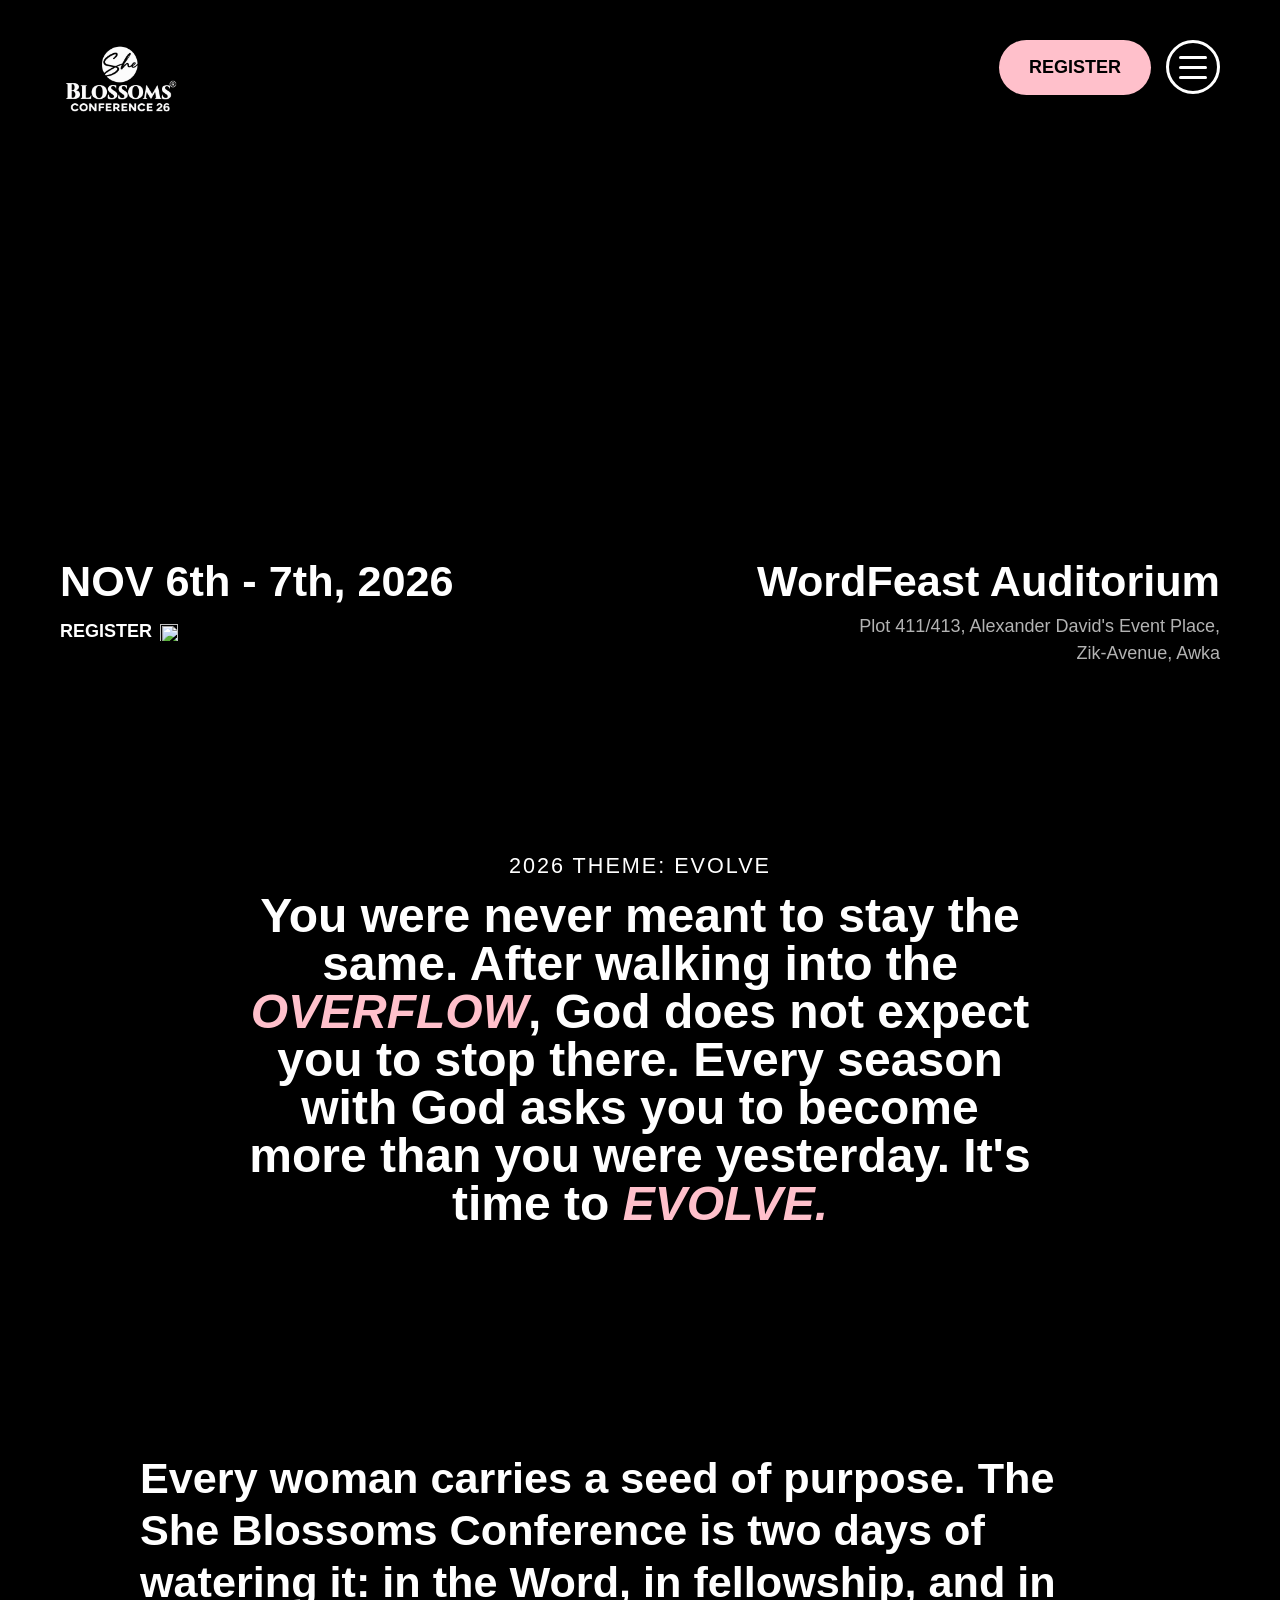
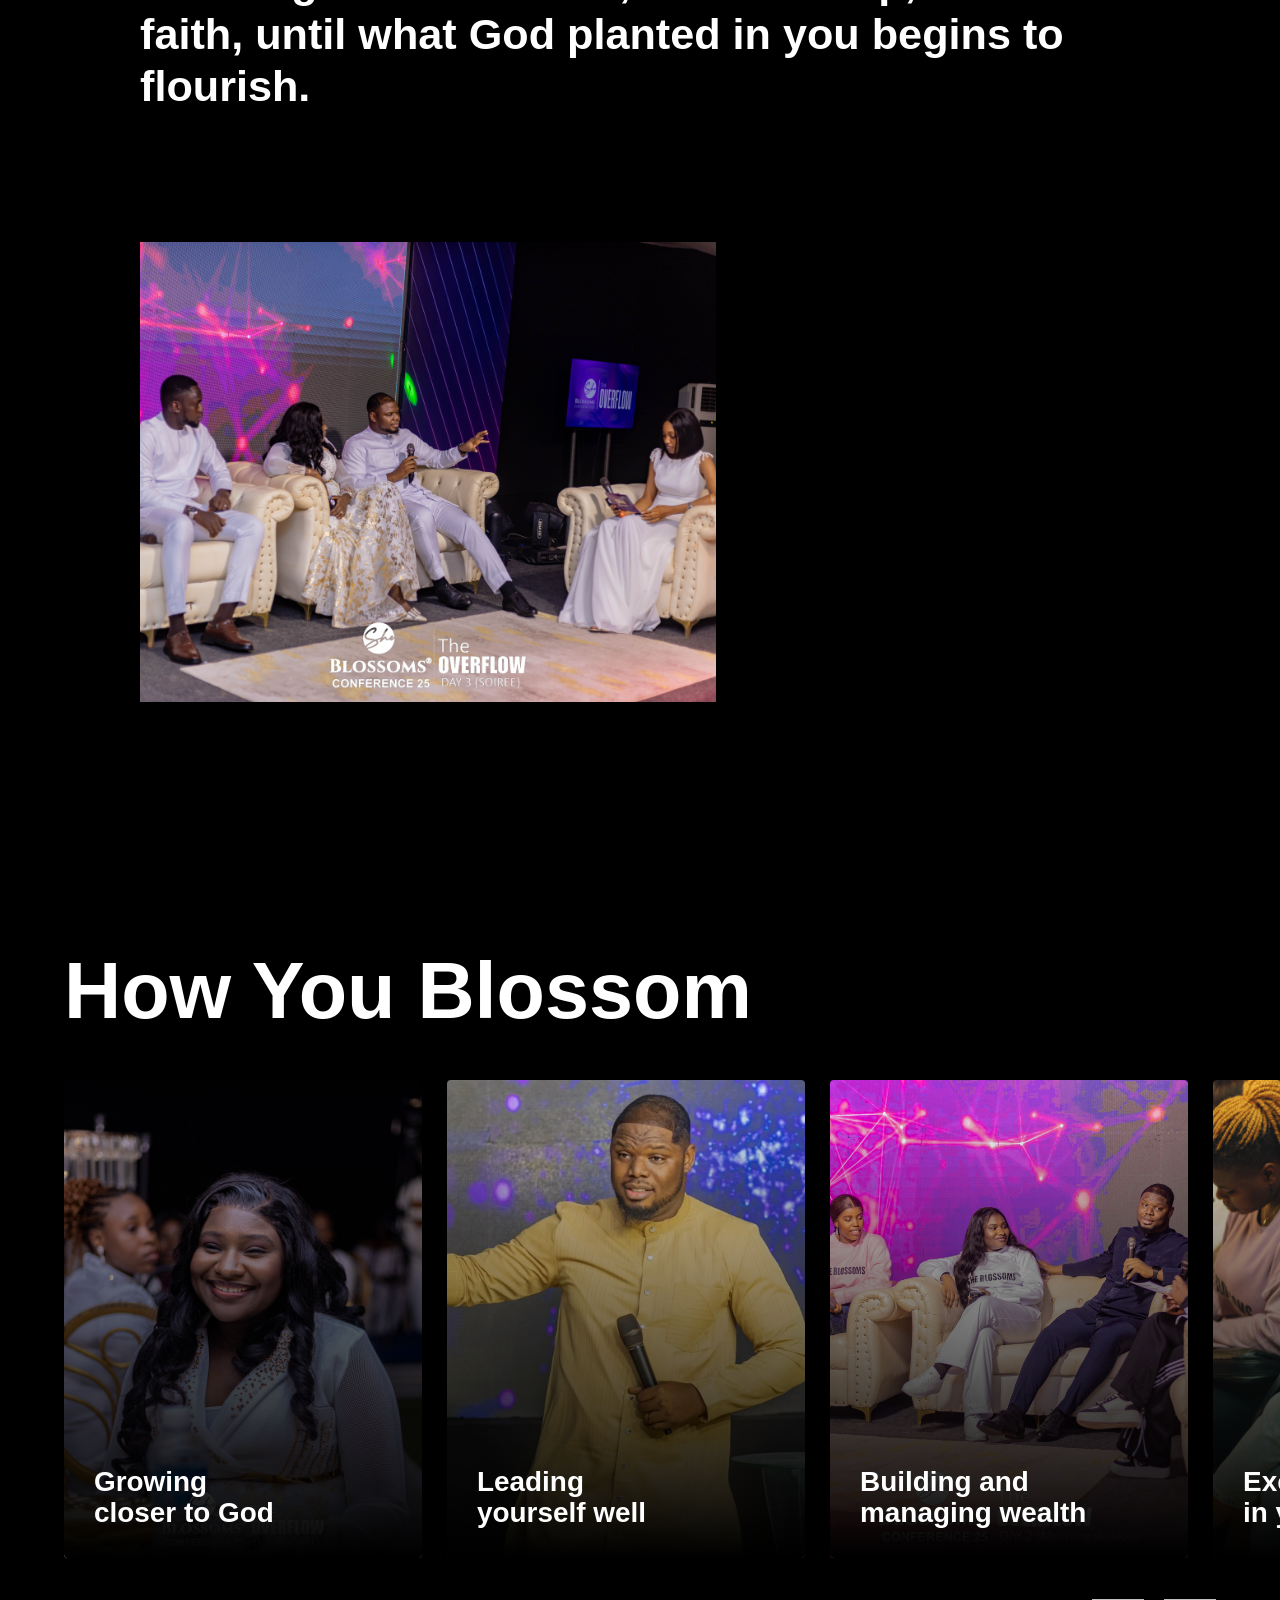
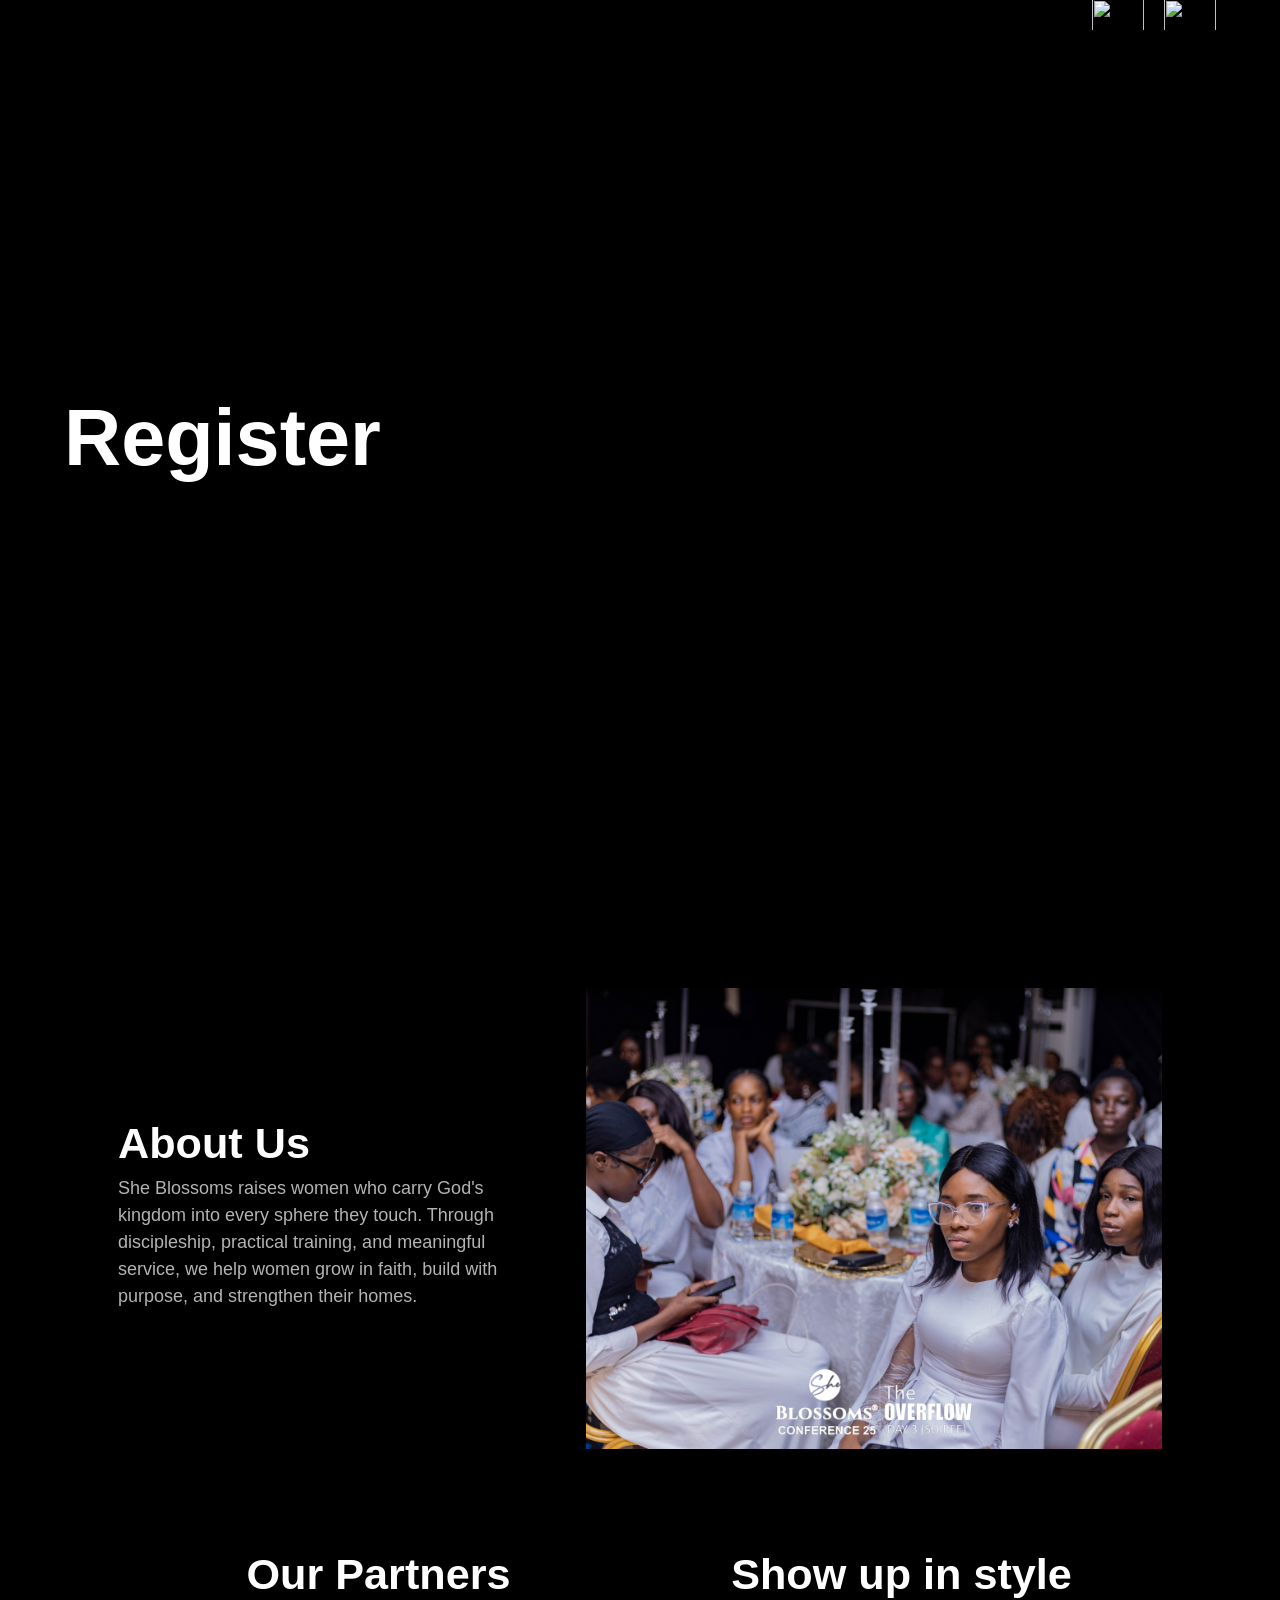
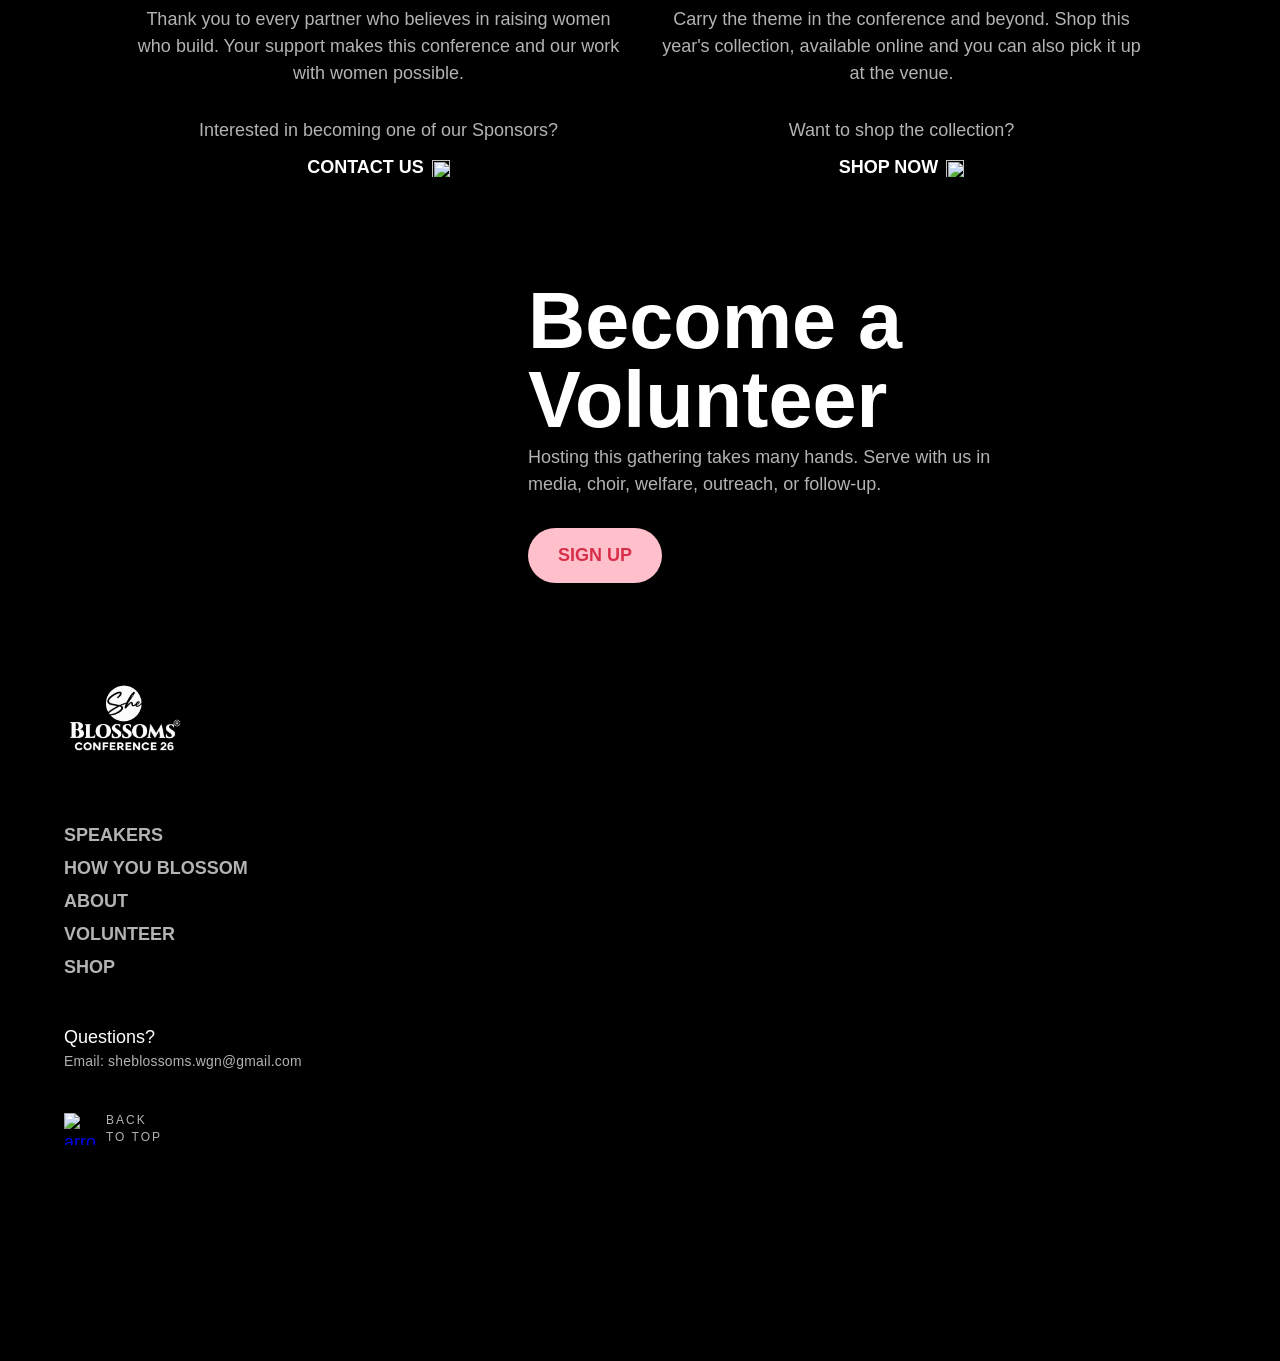
==== commit b2ae62a2: "fix css" ====
--- a/index.html
+++ b/index.html
@@ -11,7 +11,7 @@
   <title>She Blossoms Conference 2026 — Evolve</title>
   <meta content="width=device-width, initial-scale=1" name="viewport" />
   <link href="/css/style.css" rel="stylesheet" type="text/css" />
-  <link rel="stylesheet" href="/css/form.css">
+  <link rel="stylesheet" href="/css/test.css">
   <script src="/js/form.js" defer></script>
 
    <!-- Script for emailjs -->
@@ -519,6 +519,7 @@
               </div>
               <div class="nav-links-wrapper">
                 <a href="#register" class="nav-link w-nav-link">Register</a>
+                <a href="card.html" class="nav-link w-nav-link">My Card</a>
                 <a href="#learning" class="nav-link w-nav-link">How to Blossom</a>
                 <a href="#about" class="nav-link w-nav-link">About</a>
                 <a href="#volunteer" class="nav-link w-nav-link">Volunteer</a>
--- a/css/style.css
+++ b/css/style.css
@@ -2287,7 +2287,7 @@
 }
 
 body {
-  background-color: #000;
+  /* background-color: #000; */
   font-family: 'Helvetica Now', sans-serif;
   color: #fff;
   font-size: 18px;
@@ -2679,7 +2679,7 @@
   position: relative;
   overflow: hidden;
   margin-top: 120px;
-  background-image: url("/images/bg-texture-red.jpg");
+  background-image: url(/images/bg-texture-red.jpg);
   background-position: 50% 50%;
   background-size: cover;
   background-repeat: no-repeat;
@@ -3564,7 +3564,7 @@
   position: relative;
   height: 155px;
   margin-top: 60px;
-  background-image: url("/images/footer-curved-texture.png");
+  /* background-image: url("/images/footer-curved-texture.png"); */
   background-position: 50% 0%;
   background-size: cover;
   background-repeat: no-repeat;
--- a/css/test.css
+++ b/css/test.css
@@ -0,0 +1,1892 @@
+/* Generated on: Mon Oct 28 2019 17:23:50 GMT+0000 (UTC) */
+/* ==========================================================================
+   normalize.css v3.0.3 | MIT License | github.com/necolas/normalize.css 
+   ========================================================================== */
+/*! normalize.css v3.0.3 | MIT License | github.com/necolas/normalize.css */html{font-family:sans-serif;-ms-text-size-adjust:100%;-webkit-text-size-adjust:100%}body{margin:0}article,aside,details,figcaption,figure,footer,header,hgroup,main,menu,nav,section,summary{display:block}audio,canvas,progress,video{display:inline-block;vertical-align:baseline}audio:not([controls]){display:none;height:0}[hidden],template{display:none}a{background-color:transparent}a:active,a:hover{outline:0}abbr[title]{border-bottom:1px dotted}b,strong{font-weight:bold}dfn{font-style:italic}h1{font-size:2em;margin:.67em 0}mark{background:#ff0;color:#000}small{font-size:80%}sub,sup{font-size:75%;line-height:0;position:relative;vertical-align:baseline}sup{top:-0.5em}sub{bottom:-0.25em}img{border:0}svg:not(:root){overflow:hidden}figure{margin:1em 40px}hr{box-sizing:content-box;height:0}pre{overflow:auto}code,kbd,pre,samp{font-family:monospace,monospace;font-size:1em}button,input,optgroup,select,textarea{color:inherit;font:inherit;margin:0}button{overflow:visible}button,select{text-transform:none}button,html input[type="button"],input[type="reset"]{-webkit-appearance:button;cursor:pointer}button[disabled],html input[disabled]{cursor:default}button::-moz-focus-inner,input::-moz-focus-inner{border:0;padding:0}input{line-height:normal}input[type="checkbox"],input[type="radio"]{box-sizing:border-box;padding:0}input[type="number"]::-webkit-inner-spin-button,input[type="number"]::-webkit-outer-spin-button{height:auto}input[type="search"]{-webkit-appearance:none}input[type="search"]::-webkit-search-cancel-button,input[type="search"]::-webkit-search-decoration{-webkit-appearance:none}fieldset{border:1px solid #c0c0c0;margin:0 2px;padding:.35em .625em .75em}legend{border:0;padding:0}textarea{overflow:auto}optgroup{font-weight:bold}table{border-collapse:collapse;border-spacing:0}td,th{padding:0}
+
+/* ==========================================================================
+   Start of base Webflow CSS - If you're looking for some ultra-clean CSS, skip the boilerplate and see the unminified code below.
+   ========================================================================== */
+@font-face{font-family:'webflow-icons';src:url("[data-uri]") format('truetype');font-weight:normal;font-style:normal}[class^="w-icon-"],[class*=" w-icon-"]{font-family:'webflow-icons' !important;speak:none;font-style:normal;font-weight:normal;font-variant:normal;text-transform:none;line-height:1;-webkit-font-smoothing:antialiased;-moz-osx-font-smoothing:grayscale}.w-icon-slider-right:before{content:"\e600"}.w-icon-slider-left:before{content:"\e601"}.w-icon-nav-menu:before{content:"\e602"}.w-icon-arrow-down:before,.w-icon-dropdown-toggle:before{content:"\e603"}.w-icon-file-upload-remove:before{content:"\e900"}.w-icon-file-upload-icon:before{content:"\e903"}*{-webkit-box-sizing:border-box;-moz-box-sizing:border-box;box-sizing:border-box}html{height:100%}body{margin:0;min-height:100%;background-color:#fff;font-family:Arial,sans-serif;font-size:14px;line-height:20px;color:#333}img{max-width:100%;vertical-align:middle;display:inline-block}html.w-mod-touch *{background-attachment:scroll !important}.w-block{display:block}.w-inline-block{max-width:100%;display:inline-block}.w-clearfix:before,.w-clearfix:after{content:" ";display:table;grid-column-start:1;grid-row-start:1;grid-column-end:2;grid-row-end:2}.w-clearfix:after{clear:both}.w-hidden{display:none}.w-button{display:inline-block;padding:9px 15px;background-color:#3898EC;color:white;border:0;line-height:inherit;text-decoration:none;cursor:pointer;border-radius:0}input.w-button{-webkit-appearance:button}html[data-w-dynpage] [data-w-cloak]{color:transparent !important}.w-webflow-badge,.w-webflow-badge *{position:static;left:auto;top:auto;right:auto;bottom:auto;z-index:auto;display:block;visibility:visible;overflow:visible;overflow-x:visible;overflow-y:visible;box-sizing:border-box;width:auto;height:auto;max-height:none;max-width:none;min-height:0;min-width:0;margin:0;padding:0;float:none;clear:none;border:0 none transparent;border-radius:0;background:none;background-image:none;background-position:0 0;background-size:auto auto;background-repeat:repeat;background-origin:padding-box;background-clip:border-box;background-attachment:scroll;background-color:transparent;box-shadow:none;opacity:1;transform:none;transition:none;direction:ltr;font-family:inherit;font-weight:inherit;color:inherit;font-size:inherit;line-height:inherit;font-style:inherit;font-variant:inherit;text-align:inherit;letter-spacing:inherit;text-decoration:inherit;text-indent:0;text-transform:inherit;list-style-type:disc;text-shadow:none;font-smoothing:auto;vertical-align:baseline;cursor:inherit;white-space:inherit;word-break:normal;word-spacing:normal;word-wrap:normal}.w-webflow-badge{position:fixed !important;display:inline-block !important;visibility:visible !important;z-index:2147483647 !important;top:auto !important;right:12px !important;bottom:12px !important;left:auto !important;color:#AAADB0 !important;background-color:#fff !important;border-radius:3px !important;padding:6px 8px 6px 6px !important;font-size:12px !important;opacity:1 !important;line-height:14px !important;text-decoration:none !important;transform:none !important;margin:0 !important;width:auto !important;height:auto !important;overflow:visible !important;white-space:nowrap;box-shadow:0 0 0 1px rgba(0,0,0,0.1),0 1px 3px rgba(0,0,0,0.1);cursor:pointer}.w-webflow-badge>img{display:inline-block !important;visibility:visible !important;opacity:1 !important;vertical-align:middle !important}h1,h2,h3,h4,h5,h6{font-weight:bold;margin-bottom:10px}h1{font-size:38px;line-height:44px;margin-top:20px}h2{font-size:32px;line-height:36px;margin-top:20px}h3{font-size:24px;line-height:30px;margin-top:20px}h4{font-size:18px;line-height:24px;margin-top:10px}h5{font-size:14px;line-height:20px;margin-top:10px}h6{font-size:12px;line-height:18px;margin-top:10px}p{margin-top:0;margin-bottom:10px}blockquote{margin:0 0 10px 0;padding:10px 20px;border-left:5px solid #E2E2E2;font-size:18px;line-height:22px}figure{margin:0;margin-bottom:10px}figcaption{margin-top:5px;text-align:center}ul,ol{margin-top:0;margin-bottom:10px;padding-left:40px}.w-list-unstyled{padding-left:0;list-style:none}.w-embed:before,.w-embed:after{content:" ";display:table;grid-column-start:1;grid-row-start:1;grid-column-end:2;grid-row-end:2}.w-embed:after{clear:both}.w-video{width:100%;position:relative;padding:0}.w-video iframe,.w-video object,.w-video embed{position:absolute;top:0;left:0;width:100%;height:100%}fieldset{padding:0;margin:0;border:0}button,html input[type="button"],input[type="reset"]{border:0;cursor:pointer;-webkit-appearance:button}.w-form{margin:0 0 15px}.w-form-done{display:none;padding:20px;text-align:center;background-color:#dddddd}.w-form-fail{display:none;margin-top:10px;padding:10px;background-color:#ffdede}label{display:block;margin-bottom:5px;font-weight:bold}.w-input,.w-select{display:block;width:100%;height:38px;padding:8px 12px;margin-bottom:10px;font-size:14px;line-height:1.42857143;color:#333333;vertical-align:middle;background-color:#ffffff;border:1px solid #cccccc}.w-input:-moz-placeholder,.w-select:-moz-placeholder{color:#999}.w-input::-moz-placeholder,.w-select::-moz-placeholder{color:#999;opacity:1}.w-input:-ms-input-placeholder,.w-select:-ms-input-placeholder{color:#999}.w-input::-webkit-input-placeholder,.w-select::-webkit-input-placeholder{color:#999}.w-input:focus,.w-select:focus{border-color:#3898EC;outline:0}.w-input[disabled],.w-select[disabled],.w-input[readonly],.w-select[readonly],fieldset[disabled] .w-input,fieldset[disabled] .w-select{cursor:not-allowed;background-color:#eeeeee}textarea.w-input,textarea.w-select{height:auto}.w-select{background-color:#f3f3f3}.w-select[multiple]{height:auto}.w-form-label{display:inline-block;cursor:pointer;font-weight:normal;margin-bottom:0}.w-radio{display:block;margin-bottom:5px;padding-left:20px}.w-radio:before,.w-radio:after{content:" ";display:table;grid-column-start:1;grid-row-start:1;grid-column-end:2;grid-row-end:2}.w-radio:after{clear:both}.w-radio-input{margin:4px 0 0;margin-top:1px \9;line-height:normal;float:left;margin-left:-20px}.w-radio-input{margin-top:3px}.w-file-upload{display:block;margin-bottom:10px}.w-file-upload-input{width:.1px;height:.1px;opacity:0;overflow:hidden;position:absolute;z-index:-100}.w-file-upload-default,.w-file-upload-uploading,.w-file-upload-success{display:inline-block;color:#333333}.w-file-upload-error{display:block;margin-top:10px}.w-file-upload-default.w-hidden,.w-file-upload-uploading.w-hidden,.w-file-upload-error.w-hidden,.w-file-upload-success.w-hidden{display:none}.w-file-upload-uploading-btn{display:flex;font-size:14px;font-weight:normal;cursor:pointer;margin:0;padding:8px 12px;border:1px solid #cccccc;background-color:#fafafa}.w-file-upload-file{display:flex;flex-grow:1;justify-content:space-between;margin:0;padding:8px 9px 8px 11px;border:1px solid #cccccc;background-color:#fafafa}.w-file-upload-file-name{font-size:14px;font-weight:normal;display:block}.w-file-remove-link{margin-top:3px;margin-left:10px;width:auto;height:auto;padding:3px;display:block;cursor:pointer}.w-icon-file-upload-remove{margin:auto;font-size:10px}.w-file-upload-error-msg{display:inline-block;color:#ea384c;padding:2px 0}.w-file-upload-info{display:inline-block;line-height:38px;padding:0 12px}.w-file-upload-label{display:inline-block;font-size:14px;font-weight:normal;cursor:pointer;margin:0;padding:8px 12px;border:1px solid #cccccc;background-color:#fafafa}.w-icon-file-upload-icon,.w-icon-file-upload-uploading{display:inline-block;margin-right:8px;width:20px}.w-icon-file-upload-uploading{height:20px}.w-container{margin-left:auto;margin-right:auto;max-width:940px}.w-container:before,.w-container:after{content:" ";display:table;grid-column-start:1;grid-row-start:1;grid-column-end:2;grid-row-end:2}.w-container:after{clear:both}.w-container .w-row{margin-left:-10px;margin-right:-10px}.w-row:before,.w-row:after{content:" ";display:table;grid-column-start:1;grid-row-start:1;grid-column-end:2;grid-row-end:2}.w-row:after{clear:both}.w-row .w-row{margin-left:0;margin-right:0}.w-col{position:relative;float:left;width:100%;min-height:1px;padding-left:10px;padding-right:10px}.w-col .w-col{padding-left:0;padding-right:0}.w-col-1{width:8.33333333%}.w-col-2{width:16.66666667%}.w-col-3{width:25%}.w-col-4{width:33.33333333%}.w-col-5{width:41.66666667%}.w-col-6{width:50%}.w-col-7{width:58.33333333%}.w-col-8{width:66.66666667%}.w-col-9{width:75%}.w-col-10{width:83.33333333%}.w-col-11{width:91.66666667%}.w-col-12{width:100%}.w-hidden-main{display:none !important}@media screen and (max-width:991px){.w-container{max-width:728px}.w-hidden-main{display:inherit !important}.w-hidden-medium{display:none !important}.w-col-medium-1{width:8.33333333%}.w-col-medium-2{width:16.66666667%}.w-col-medium-3{width:25%}.w-col-medium-4{width:33.33333333%}.w-col-medium-5{width:41.66666667%}.w-col-medium-6{width:50%}.w-col-medium-7{width:58.33333333%}.w-col-medium-8{width:66.66666667%}.w-col-medium-9{width:75%}.w-col-medium-10{width:83.33333333%}.w-col-medium-11{width:91.66666667%}.w-col-medium-12{width:100%}.w-col-stack{width:100%;left:auto;right:auto}}@media screen and (max-width:767px){.w-hidden-main{display:inherit !important}.w-hidden-medium{display:inherit !important}.w-hidden-small{display:none !important}.w-row,.w-container .w-row{margin-left:0;margin-right:0}.w-col{width:100%;left:auto;right:auto}.w-col-small-1{width:8.33333333%}.w-col-small-2{width:16.66666667%}.w-col-small-3{width:25%}.w-col-small-4{width:33.33333333%}.w-col-small-5{width:41.66666667%}.w-col-small-6{width:50%}.w-col-small-7{width:58.33333333%}.w-col-small-8{width:66.66666667%}.w-col-small-9{width:75%}.w-col-small-10{width:83.33333333%}.w-col-small-11{width:91.66666667%}.w-col-small-12{width:100%}}@media screen and (max-width:479px){.w-container{max-width:none}.w-hidden-main{display:inherit !important}.w-hidden-medium{display:inherit !important}.w-hidden-small{display:inherit !important}.w-hidden-tiny{display:none !important}.w-col{width:100%}.w-col-tiny-1{width:8.33333333%}.w-col-tiny-2{width:16.66666667%}.w-col-tiny-3{width:25%}.w-col-tiny-4{width:33.33333333%}.w-col-tiny-5{width:41.66666667%}.w-col-tiny-6{width:50%}.w-col-tiny-7{width:58.33333333%}.w-col-tiny-8{width:66.66666667%}.w-col-tiny-9{width:75%}.w-col-tiny-10{width:83.33333333%}.w-col-tiny-11{width:91.66666667%}.w-col-tiny-12{width:100%}}.w-widget{position:relative}.w-widget-map{width:100%;height:400px}.w-widget-map label{width:auto;display:inline}.w-widget-map img{max-width:inherit}.w-widget-map .gm-style-iw{text-align:center}.w-widget-map .gm-style-iw>button{display:none !important}.w-widget-twitter{overflow:hidden}.w-widget-twitter-count-shim{display:inline-block;vertical-align:top;position:relative;width:28px;height:20px;text-align:center;background:white;border:#758696 solid 1px;border-radius:3px}.w-widget-twitter-count-shim *{pointer-events:none;-webkit-user-select:none;-moz-user-select:none;-ms-user-select:none;user-select:none}.w-widget-twitter-count-shim .w-widget-twitter-count-inner{position:relative;font-size:15px;line-height:12px;text-align:center;color:#999;font-family:serif}.w-widget-twitter-count-shim .w-widget-twitter-count-clear{position:relative;display:block}.w-widget-twitter-count-shim.w--large{width:36px;height:28px;margin-left:7px}.w-widget-twitter-count-shim.w--large .w-widget-twitter-count-inner{font-size:18px;line-height:18px}.w-widget-twitter-count-shim:not(.w--vertical){margin-left:5px;margin-right:8px}.w-widget-twitter-count-shim:not(.w--vertical).w--large{margin-left:6px}.w-widget-twitter-count-shim:not(.w--vertical):before,.w-widget-twitter-count-shim:not(.w--vertical):after{top:50%;left:0;border:solid transparent;content:" ";height:0;width:0;position:absolute;pointer-events:none}.w-widget-twitter-count-shim:not(.w--vertical):before{border-color:rgba(117,134,150,0);border-right-color:#5d6c7b;border-width:4px;margin-left:-9px;margin-top:-4px}.w-widget-twitter-count-shim:not(.w--vertical).w--large:before{border-width:5px;margin-left:-10px;margin-top:-5px}.w-widget-twitter-count-shim:not(.w--vertical):after{border-color:rgba(255,255,255,0);border-right-color:white;border-width:4px;margin-left:-8px;margin-top:-4px}.w-widget-twitter-count-shim:not(.w--vertical).w--large:after{border-width:5px;margin-left:-9px;margin-top:-5px}.w-widget-twitter-count-shim.w--vertical{width:61px;height:33px;margin-bottom:8px}.w-widget-twitter-count-shim.w--vertical:before,.w-widget-twitter-count-shim.w--vertical:after{top:100%;left:50%;border:solid transparent;content:" ";height:0;width:0;position:absolute;pointer-events:none}.w-widget-twitter-count-shim.w--vertical:before{border-color:rgba(117,134,150,0);border-top-color:#5d6c7b;border-width:5px;margin-left:-5px}.w-widget-twitter-count-shim.w--vertical:after{border-color:rgba(255,255,255,0);border-top-color:white;border-width:4px;margin-left:-4px}.w-widget-twitter-count-shim.w--vertical .w-widget-twitter-count-inner{font-size:18px;line-height:22px}.w-widget-twitter-count-shim.w--vertical.w--large{width:76px}.w-widget-gplus{overflow:hidden}.w-background-video{position:relative;overflow:hidden;height:500px;color:white}.w-background-video>video{background-size:cover;background-position:50% 50%;position:absolute;margin:auto;width:100%;height:100%;object-fit:cover;z-index:-100}.w-background-video>video::-webkit-media-controls-start-playback-button{display:none !important;-webkit-appearance:none}.w-slider{position:relative;height:300px;text-align:center;background:#dddddd;clear:both;-webkit-tap-highlight-color:rgba(0,0,0,0);tap-highlight-color:rgba(0,0,0,0)}.w-slider-mask{position:relative;display:block;overflow:hidden;z-index:1;left:0;right:0;height:100%;white-space:nowrap}.w-slide{position:relative;display:inline-block;vertical-align:top;width:100%;height:100%;white-space:normal;text-align:left}.w-slider-nav{position:absolute;z-index:2;top:auto;right:0;bottom:0;left:0;margin:auto;padding-top:10px;height:40px;text-align:center;-webkit-tap-highlight-color:rgba(0,0,0,0);tap-highlight-color:rgba(0,0,0,0)}.w-slider-nav.w-round>div{border-radius:100%}.w-slider-nav.w-num>div{width:auto;height:auto;padding:.2em .5em;font-size:inherit;line-height:inherit}.w-slider-nav.w-shadow>div{box-shadow:0 0 3px rgba(51,51,51,0.4)}.w-slider-nav-invert{color:#fff}.w-slider-nav-invert>div{background-color:rgba(34,34,34,0.4)}.w-slider-nav-invert>div.w-active{background-color:#222}.w-slider-dot{position:relative;display:inline-block;width:1em;height:1em;background-color:rgba(255,255,255,0.4);cursor:pointer;margin:0 3px .5em;transition:background-color 100ms,color 100ms}.w-slider-dot.w-active{background-color:#fff}.w-slider-arrow-left,.w-slider-arrow-right{position:absolute;width:80px;top:0;right:0;bottom:0;left:0;margin:auto;cursor:pointer;overflow:hidden;color:white;font-size:40px;-webkit-tap-highlight-color:rgba(0,0,0,0);tap-highlight-color:rgba(0,0,0,0);-webkit-user-select:none;-moz-user-select:none;-ms-user-select:none;user-select:none}.w-slider-arrow-left [class^="w-icon-"],.w-slider-arrow-right [class^="w-icon-"],.w-slider-arrow-left [class*=" w-icon-"],.w-slider-arrow-right [class*=" w-icon-"]{position:absolute}.w-slider-arrow-left{z-index:3;right:auto}.w-slider-arrow-right{z-index:4;left:auto}.w-icon-slider-left,.w-icon-slider-right{top:0;right:0;bottom:0;left:0;margin:auto;width:1em;height:1em}.w-dropdown{display:inline-block;position:relative;text-align:left;margin-left:auto;margin-right:auto;z-index:900}.w-dropdown-btn,.w-dropdown-toggle,.w-dropdown-link{position:relative;vertical-align:top;text-decoration:none;color:#222222;padding:20px;text-align:left;margin-left:auto;margin-right:auto;white-space:nowrap}.w-dropdown-toggle{-webkit-user-select:none;-moz-user-select:none;-ms-user-select:none;user-select:none;display:inline-block;cursor:pointer;padding-right:40px}.w-icon-dropdown-toggle{position:absolute;top:0;right:0;bottom:0;margin:auto;margin-right:20px;width:1em;height:1em}.w-dropdown-list{position:absolute;background:#dddddd;display:none;min-width:100%}.w-dropdown-list.w--open{display:block}.w-dropdown-link{padding:10px 20px;display:block;color:#222222}.w-dropdown-link.w--current{color:#0082f3}.w-nav[data-collapse="all"] .w-dropdown,.w-nav[data-collapse="all"] .w-dropdown-toggle{display:block}.w-nav[data-collapse="all"] .w-dropdown-list{position:static}@media screen and (max-width:991px){.w-nav[data-collapse="medium"] .w-dropdown,.w-nav[data-collapse="medium"] .w-dropdown-toggle{display:block}.w-nav[data-collapse="medium"] .w-dropdown-list{position:static}}@media screen and (max-width:767px){.w-nav[data-collapse="small"] .w-dropdown,.w-nav[data-collapse="small"] .w-dropdown-toggle{display:block}.w-nav[data-collapse="small"] .w-dropdown-list{position:static}.w-nav-brand{padding-left:10px}}@media screen and (max-width:479px){.w-nav[data-collapse="tiny"] .w-dropdown,.w-nav[data-collapse="tiny"] .w-dropdown-toggle{display:block}.w-nav[data-collapse="tiny"] .w-dropdown-list{position:static}}.w-lightbox-backdrop{color:#000;cursor:auto;font-family:serif;font-size:medium;font-style:normal;font-variant:normal;font-weight:normal;letter-spacing:normal;line-height:normal;list-style:disc;text-align:start;text-indent:0;text-shadow:none;text-transform:none;visibility:visible;white-space:normal;word-break:normal;word-spacing:normal;word-wrap:normal;position:fixed;top:0;right:0;bottom:0;left:0;color:#fff;font-family:"Helvetica Neue",Helvetica,Ubuntu,"Segoe UI",Verdana,sans-serif;font-size:17px;line-height:1.2;font-weight:300;text-align:center;background:rgba(0,0,0,0.9);z-index:2000;outline:0;opacity:0;-webkit-user-select:none;-moz-user-select:none;-ms-user-select:none;-webkit-tap-highlight-color:transparent;-webkit-transform:translate(0, 0)}.w-lightbox-backdrop,.w-lightbox-container{height:100%;overflow:auto;-webkit-overflow-scrolling:touch}.w-lightbox-content{position:relative;height:100vh;overflow:hidden}.w-lightbox-view{position:absolute;width:100vw;height:100vh;opacity:0}.w-lightbox-view:before{content:"";height:100vh}.w-lightbox-group,.w-lightbox-group .w-lightbox-view,.w-lightbox-group .w-lightbox-view:before{height:86vh}.w-lightbox-frame,.w-lightbox-view:before{display:inline-block;vertical-align:middle}.w-lightbox-figure{position:relative;margin:0}.w-lightbox-group .w-lightbox-figure{cursor:pointer}.w-lightbox-img{width:auto;height:auto;max-width:none}.w-lightbox-image{display:block;float:none;max-width:100vw;max-height:100vh}.w-lightbox-group .w-lightbox-image{max-height:86vh}.w-lightbox-caption{position:absolute;right:0;bottom:0;left:0;padding:.5em 1em;background:rgba(0,0,0,0.4);text-align:left;text-overflow:ellipsis;white-space:nowrap;overflow:hidden}.w-lightbox-embed{position:absolute;top:0;right:0;bottom:0;left:0;width:100%;height:100%}.w-lightbox-control{position:absolute;top:0;width:4em;background-size:24px;background-repeat:no-repeat;background-position:center;cursor:pointer;-webkit-transition:all .3s;transition:all .3s}.w-lightbox-left{display:none;bottom:0;left:0;background-image:url("[data-uri]")}.w-lightbox-right{display:none;right:0;bottom:0;background-image:url("[data-uri]")}.w-lightbox-close{right:0;height:2.6em;background-image:url("[data-uri]");background-size:18px}.w-lightbox-strip{position:absolute;bottom:0;left:0;right:0;padding:0 1vh;line-height:0;white-space:nowrap;overflow-x:auto;overflow-y:hidden}.w-lightbox-item{display:inline-block;width:10vh;padding:2vh 1vh;box-sizing:content-box;cursor:pointer;-webkit-transform:translate3d(0, 0, 0)}.w-lightbox-active{opacity:.3}.w-lightbox-thumbnail{position:relative;height:10vh;background:#222;overflow:hidden}.w-lightbox-thumbnail-image{position:absolute;top:0;left:0}.w-lightbox-thumbnail .w-lightbox-tall{top:50%;width:100%;-webkit-transform:translate(0, -50%);-ms-transform:translate(0, -50%);transform:translate(0, -50%)}.w-lightbox-thumbnail .w-lightbox-wide{left:50%;height:100%;-webkit-transform:translate(-50%, 0);-ms-transform:translate(-50%, 0);transform:translate(-50%, 0)}.w-lightbox-spinner{position:absolute;top:50%;left:50%;box-sizing:border-box;width:40px;height:40px;margin-top:-20px;margin-left:-20px;border:5px solid rgba(0,0,0,0.4);border-radius:50%;-webkit-animation:spin .8s infinite linear;animation:spin .8s infinite linear}.w-lightbox-spinner:after{content:"";position:absolute;top:-4px;right:-4px;bottom:-4px;left:-4px;border:3px solid transparent;border-bottom-color:#fff;border-radius:50%}.w-lightbox-hide{display:none}.w-lightbox-noscroll{overflow:hidden}@media (min-width:768px){.w-lightbox-content{height:96vh;margin-top:2vh}.w-lightbox-view,.w-lightbox-view:before{height:96vh}.w-lightbox-group,.w-lightbox-group .w-lightbox-view,.w-lightbox-group .w-lightbox-view:before{height:84vh}.w-lightbox-image{max-width:96vw;max-height:96vh}.w-lightbox-group .w-lightbox-image{max-width:82.3vw;max-height:84vh}.w-lightbox-left,.w-lightbox-right{display:block;opacity:.5}.w-lightbox-close{opacity:.8}.w-lightbox-control:hover{opacity:1}}.w-lightbox-inactive,.w-lightbox-inactive:hover{opacity:0}.w-richtext:before,.w-richtext:after{content:" ";display:table;grid-column-start:1;grid-row-start:1;grid-column-end:2;grid-row-end:2}.w-richtext:after{clear:both}.w-richtext[contenteditable="true"]:before,.w-richtext[contenteditable="true"]:after{white-space:initial}.w-richtext ol,.w-richtext ul{overflow:hidden}.w-richtext .w-richtext-figure-selected.w-richtext-figure-type-video div:after,.w-richtext .w-richtext-figure-selected[data-rt-type="video"] div:after{outline:2px solid #2895f7}.w-richtext .w-richtext-figure-selected.w-richtext-figure-type-image div,.w-richtext .w-richtext-figure-selected[data-rt-type="image"] div{outline:2px solid #2895f7}.w-richtext figure.w-richtext-figure-type-video>div:after,.w-richtext figure[data-rt-type="video"]>div:after{content:'';position:absolute;display:none;left:0;top:0;right:0;bottom:0}.w-richtext figure{position:relative;max-width:60%}.w-richtext figure>div:before{cursor:default !important}.w-richtext figure img{width:100%}.w-richtext figure figcaption.w-richtext-figcaption-placeholder{opacity:.6}.w-richtext figure div{font-size:0;color:transparent}.w-richtext figure.w-richtext-figure-type-image,.w-richtext figure[data-rt-type="image"]{display:table}.w-richtext figure.w-richtext-figure-type-image>div,.w-richtext figure[data-rt-type="image"]>div{display:inline-block}.w-richtext figure.w-richtext-figure-type-image>figcaption,.w-richtext figure[data-rt-type="image"]>figcaption{display:table-caption;caption-side:bottom}.w-richtext figure.w-richtext-figure-type-video,.w-richtext figure[data-rt-type="video"]{width:60%;height:0}.w-richtext figure.w-richtext-figure-type-video iframe,.w-richtext figure[data-rt-type="video"] iframe{position:absolute;top:0;left:0;width:100%;height:100%}.w-richtext figure.w-richtext-figure-type-video>div,.w-richtext figure[data-rt-type="video"]>div{width:100%}.w-richtext figure.w-richtext-align-center{margin-right:auto;margin-left:auto;clear:both}.w-richtext figure.w-richtext-align-center.w-richtext-figure-type-image>div,.w-richtext figure.w-richtext-align-center[data-rt-type="image"]>div{max-width:100%}.w-richtext figure.w-richtext-align-normal{clear:both}.w-richtext figure.w-richtext-align-fullwidth{width:100%;max-width:100%;text-align:center;clear:both;display:block;margin-right:auto;margin-left:auto}.w-richtext figure.w-richtext-align-fullwidth>div{display:inline-block;padding-bottom:inherit}.w-richtext figure.w-richtext-align-fullwidth>figcaption{display:block}.w-richtext figure.w-richtext-align-floatleft{float:left;margin-right:15px;clear:none}.w-richtext figure.w-richtext-align-floatright{float:right;margin-left:15px;clear:none}.w-nav{position:relative;background:#dddddd;z-index:1000}.w-nav:before,.w-nav:after{content:" ";display:table;grid-column-start:1;grid-row-start:1;grid-column-end:2;grid-row-end:2}.w-nav:after{clear:both}.w-nav-brand{position:relative;float:left;text-decoration:none;color:#333333}.w-nav-link{position:relative;display:inline-block;vertical-align:top;text-decoration:none;color:#222222;padding:20px;text-align:left;margin-left:auto;margin-right:auto}.w-nav-link.w--current{color:#0082f3}.w-nav-menu{position:relative;float:right}.w--nav-menu-open{display:block !important;position:absolute;top:100%;left:0;right:0;background:#C8C8C8;text-align:center;overflow:visible;min-width:200px}.w--nav-link-open{display:block;position:relative}.w-nav-overlay{position:absolute;overflow:hidden;display:none;top:100%;left:0;right:0;width:100%}.w-nav-overlay .w--nav-menu-open{top:0}.w-nav[data-animation="over-left"] .w-nav-overlay{width:auto}.w-nav[data-animation="over-left"] .w-nav-overlay,.w-nav[data-animation="over-left"] .w--nav-menu-open{right:auto;z-index:1;top:0}.w-nav[data-animation="over-right"] .w-nav-overlay{width:auto}.w-nav[data-animation="over-right"] .w-nav-overlay,.w-nav[data-animation="over-right"] .w--nav-menu-open{left:auto;z-index:1;top:0}.w-nav-button{position:relative;float:right;padding:18px;font-size:24px;display:none;cursor:pointer;-webkit-tap-highlight-color:rgba(0,0,0,0);tap-highlight-color:rgba(0,0,0,0);-webkit-user-select:none;-moz-user-select:none;-ms-user-select:none;user-select:none}.w-nav-button.w--open{background-color:#C8C8C8;color:white}.w-nav[data-collapse="all"] .w-nav-menu{display:none}.w-nav[data-collapse="all"] .w-nav-button{display:block}@media screen and (max-width:991px){.w-nav[data-collapse="medium"] .w-nav-menu{display:none}.w-nav[data-collapse="medium"] .w-nav-button{display:block}}@media screen and (max-width:767px){.w-nav[data-collapse="small"] .w-nav-menu{display:none}.w-nav[data-collapse="small"] .w-nav-button{display:block}.w-nav-brand{padding-left:10px}}@media screen and (max-width:479px){.w-nav[data-collapse="tiny"] .w-nav-menu{display:none}.w-nav[data-collapse="tiny"] .w-nav-button{display:block}}.w-tabs{position:relative}.w-tabs:before,.w-tabs:after{content:" ";display:table;grid-column-start:1;grid-row-start:1;grid-column-end:2;grid-row-end:2}.w-tabs:after{clear:both}.w-tab-menu{position:relative}.w-tab-link{position:relative;display:inline-block;vertical-align:top;text-decoration:none;padding:9px 30px;text-align:left;cursor:pointer;color:#222222;background-color:#dddddd}.w-tab-link.w--current{background-color:#C8C8C8}.w-tab-content{position:relative;display:block;overflow:hidden}.w-tab-pane{position:relative;display:none}.w--tab-active{display:block}@media screen and (max-width:479px){.w-tab-link{display:block}}.w-ix-emptyfix:after{content:""}@keyframes spin{0%{transform:rotate(0deg)}100%{transform:rotate(360deg)}}.w-dyn-empty{padding:10px;background-color:#dddddd}.w-dyn-hide{display:none !important}.w-dyn-bind-empty{display:none !important}.w-condition-invisible{display:none !important}
+
+/* ==========================================================================
+   Start of custom Webflow CSS
+   ========================================================================== */
+.w-layout-grid {
+  display: -ms-grid;
+  display: grid;
+  grid-auto-columns: 1fr;
+  -ms-grid-columns: 1fr 1fr;
+  grid-template-columns: 1fr 1fr;
+  -ms-grid-rows: auto auto;
+  grid-template-rows: auto auto;
+  grid-row-gap: 16px;
+  grid-column-gap: 16px;
+}
+
+body {
+  background-color: #000;
+  font-family: 'Helvetica Now', sans-serif;
+  color: #fff;
+  font-size: 18px;
+  line-height: 1.5em;
+}
+
+h2 {
+  margin-top: 0px;
+  margin-bottom: 5px;
+  font-size: 4.4em;
+  line-height: 1em;
+  font-weight: 700;
+}
+
+h3 {
+  margin-top: 0px;
+  margin-bottom: 0px;
+  color: #fff;
+  font-size: 1.55em;
+  line-height: 1.5em;
+  font-weight: 400;
+}
+
+p {
+  margin-bottom: 10px;
+  color: hsla(0, 0%, 100%, 0.7);
+}
+
+a {
+  text-decoration: underline;
+}
+
+ul {
+  margin-top: 0px;
+  margin-bottom: 10px;
+  padding-left: 40px;
+}
+
+li {
+  margin-bottom: 5px;
+}
+
+.header {
+  position: relative;
+}
+
+.header-bg {
+  position: absolute;
+  left: 0%;
+  top: 0%;
+  right: 0%;
+  bottom: 0%;
+  z-index: -1;
+}
+
+.background-overlay {
+  position: absolute;
+  left: 0%;
+  top: 0%;
+  right: 0%;
+  bottom: 0%;
+  background-color: rgba(0, 0, 0, 0.8);
+  opacity: 0.5;
+}
+
+.header-content {
+  position: relative;
+  left: 0%;
+  top: 0%;
+  right: 0%;
+  bottom: auto;
+}
+
+.main-header-content {
+  position: relative;
+  z-index: 1;
+  display: -webkit-box;
+  display: -webkit-flex;
+  display: -ms-flexbox;
+  display: flex;
+  min-height: 800px;
+  -webkit-box-orient: vertical;
+  -webkit-box-direction: normal;
+  -webkit-flex-direction: column;
+  -ms-flex-direction: column;
+  flex-direction: column;
+  -webkit-box-pack: justify;
+  -webkit-justify-content: space-between;
+  -ms-flex-pack: justify;
+  justify-content: space-between;
+}
+
+.theme-content {
+  position: relative;
+  padding-top: 50px;
+  padding-bottom: 120px;
+  text-align: center;
+}
+
+.navbar {
+  padding-top: 40px;
+  padding-right: 60px;
+  padding-left: 60px;
+  background-color: transparent;
+}
+
+.navbar.header-overlay {
+  -webkit-box-flex: 0;
+  -webkit-flex: 0 0 auto;
+  -ms-flex: 0 0 auto;
+  flex: 0 0 auto;
+}
+
+.header-container {
+  position: relative;
+  display: -webkit-box;
+  display: -webkit-flex;
+  display: -ms-flexbox;
+  display: flex;
+  margin-bottom: -45px;
+  padding-right: 60px;
+  padding-left: 60px;
+  -webkit-box-pack: justify;
+  -webkit-justify-content: space-between;
+  -ms-flex-pack: justify;
+  justify-content: space-between;
+}
+
+.header-overlay {
+  -webkit-box-flex: 1;
+  -webkit-flex: 1;
+  -ms-flex: 1;
+  flex: 1;
+  background-image: -webkit-gradient(linear, left top, left bottom, from(rgba(0, 0, 0, 0.8)), to(rgba(0, 0, 0, 0.8)));
+  background-image: linear-gradient(180deg, rgba(0, 0, 0, 0.8), rgba(0, 0, 0, 0.8));
+}
+
+.header-overlay.absolute-overlay {
+  position: absolute;
+  left: 0%;
+  top: 0%;
+  right: 0%;
+  bottom: auto;
+  z-index: -1;
+  height: 75px;
+}
+
+.text-align-right {
+  text-align: right;
+}
+
+.arrow-link {
+  display: -webkit-box;
+  display: -webkit-flex;
+  display: -ms-flexbox;
+  display: flex;
+  -webkit-box-align: center;
+  -webkit-align-items: center;
+  -ms-flex-align: center;
+  align-items: center;
+  color: #fff;
+  font-weight: 700;
+  text-decoration: none;
+  text-transform: uppercase;
+}
+
+.arrow-link.card-arrow-link {
+  margin-top: 30px;
+}
+
+.arrow-icon-sm {
+  width: 18px;
+  height: 18px;
+  margin-left: 8px;
+}
+
+.header__logo-wrapper {
+  display: -webkit-box;
+  display: -webkit-flex;
+  display: -ms-flexbox;
+  display: flex;
+  -webkit-box-pack: center;
+  -webkit-justify-content: center;
+  -ms-flex-pack: center;
+  justify-content: center;
+  -webkit-box-flex: 0;
+  -webkit-flex: 0 0 auto;
+  -ms-flex: 0 0 auto;
+  flex: 0 0 auto;
+}
+
+.threshold-svg {
+  height: 110px;
+  -webkit-box-flex: 0;
+  -webkit-flex: 0 0 auto;
+  -ms-flex: 0 0 auto;
+  flex: 0 0 auto;
+}
+
+.svg__header-bottom-curve {
+  width: 100%;
+  height: 168px;
+  -webkit-box-flex: 0;
+  -webkit-flex: 0 0 auto;
+  -ms-flex: 0 0 auto;
+  flex: 0 0 auto;
+  background-image: url("https://assets.website-files.com/5db723eefbe1d737beb3a228/5db723eefbe1d76580b3a289_svg__header-bottom-curve.svg");
+  background-position: 50% 0%;
+  background-size: contain;
+  background-repeat: repeat-x;
+}
+
+.hamburger-wrapper {
+  position: relative;
+  display: -webkit-box;
+  display: -webkit-flex;
+  display: -ms-flexbox;
+  display: flex;
+  width: 54px;
+  height: 54px;
+  padding: 0px;
+  -webkit-box-orient: vertical;
+  -webkit-box-direction: normal;
+  -webkit-flex-direction: column;
+  -ms-flex-direction: column;
+  flex-direction: column;
+  -webkit-box-pack: center;
+  -webkit-justify-content: center;
+  -ms-flex-pack: center;
+  justify-content: center;
+  -webkit-box-align: center;
+  -webkit-align-items: center;
+  -ms-flex-align: center;
+  align-items: center;
+  border: 3px solid #fff;
+  border-radius: 50%;
+}
+
+.hamburger-line {
+  width: 28px;
+  height: 3px;
+  -webkit-box-flex: 0;
+  -webkit-flex: 0 0 auto;
+  -ms-flex: 0 0 auto;
+  flex: 0 0 auto;
+  border-radius: 4px;
+  background-color: #fff;
+}
+
+.hamburger-line.meat {
+  margin-top: 7px;
+  margin-bottom: 7px;
+}
+
+.menu-button {
+  padding: 0px;
+}
+
+.menu-button.w--open {
+  background-color: transparent;
+}
+
+.button {
+  margin-right: 15px;
+  padding: 14px 30px;
+  border-radius: 60px;
+  background-color: pink;
+  background-image: pink;
+  -webkit-transition: color 200ms ease;
+  transition: color 200ms ease;
+  color: #000;
+  font-weight: 700;
+  text-transform: uppercase;
+}
+
+.button:hover {
+  color: #726d6d;
+}
+
+.button.gradient {
+  margin-top: 20px;
+  background-image: linear-gradient(135deg, #0070c7, #d92e4a);
+  color: #fff;
+}
+
+.button.gradient:hover {
+  color: #000;
+}
+
+.button.register-button {
+  width: 100%;
+  margin-top: 20px;
+  text-align: center;
+}
+
+.button.register-button.w--current {
+  width: 100%;
+  margin-top: 20px;
+  text-align: center;
+}
+
+.button.white-button {
+  margin-top: 20px;
+  background-image: none;
+  color: #d92e4a;
+}
+
+.button.white-button:hover {
+  color: #0070c7;
+}
+
+.button.landscape-register {
+  display: none;
+}
+
+.container {
+  width: 90%;
+  max-width: 1320px;
+  margin-right: auto;
+  margin-left: auto;
+}
+
+.container.max-width-1000 {
+  max-width: 1000px;
+}
+
+.container.max-width-1000.mb-100 {
+  margin-bottom: 100px;
+}
+
+.overline-lg {
+  margin-bottom: 10px;
+  font-size: 1.2em;
+  line-height: 1.5em;
+  font-weight: 500;
+  letter-spacing: 2px;
+  text-transform: uppercase;
+}
+
+.dummy {
+  height: 50vh;
+}
+
+.h2-small {
+  font-size: 2.4em;
+  line-height: 1.2em;
+}
+
+.max-width-806 {
+  max-width: 806px;
+  margin-right: auto;
+  margin-left: auto;
+}
+
+.header-bg-inner-wrapper {
+  position: -webkit-sticky;
+  position: sticky;
+  top: 0px;
+}
+
+.play-button-wrapper {
+  margin-top: 50px;
+}
+
+.svg__theme-bottom-curve {
+  position: absolute;
+  left: 0%;
+  top: auto;
+  right: 0%;
+  bottom: 0%;
+  width: 100%;
+}
+
+.section {
+  padding-top: 100px;
+}
+
+.section.speaker-section {
+  position: relative;
+  margin-top: 50px;
+  padding-top: 50px;
+}
+
+.section.learning-section {
+  position: relative;
+  overflow: hidden;
+  margin-top: 120px;
+  background-image: url("https://assets.website-files.com/5db723eefbe1d737beb3a228/5db723eefbe1d7b8f5b3a276_bg-texture-red.jpg");
+  background-position: 50% 50%;
+  background-size: cover;
+  background-repeat: no-repeat;
+}
+
+.section.overflow-hidden {
+  overflow: hidden;
+}
+
+.section.overflow-hidden.pt-0 {
+  padding-top: 0px;
+}
+
+.flex-horizontal {
+  display: -webkit-box;
+  display: -webkit-flex;
+  display: -ms-flexbox;
+  display: flex;
+  -webkit-box-pack: center;
+  -webkit-justify-content: center;
+  -ms-flex-pack: center;
+  justify-content: center;
+}
+
+.tabs {
+  display: -webkit-box;
+  display: -webkit-flex;
+  display: -ms-flexbox;
+  display: flex;
+  -webkit-box-pack: center;
+  -webkit-justify-content: center;
+  -ms-flex-pack: center;
+  justify-content: center;
+}
+
+.tabs-menu {
+  display: -webkit-box;
+  display: -webkit-flex;
+  display: -ms-flexbox;
+  display: flex;
+  max-width: 424px;
+  -webkit-box-orient: vertical;
+  -webkit-box-direction: normal;
+  -webkit-flex-direction: column;
+  -ms-flex-direction: column;
+  flex-direction: column;
+  -webkit-box-pack: center;
+  -webkit-justify-content: center;
+  -ms-flex-pack: center;
+  justify-content: center;
+  -webkit-box-align: start;
+  -webkit-align-items: flex-start;
+  -ms-flex-align: start;
+  align-items: flex-start;
+}
+
+.tab-link {
+  padding: 0px 0px 40px 80px;
+  background-color: transparent;
+}
+
+.tab-link.w--current {
+  background-color: transparent;
+}
+
+.overline-sm {
+  color: hsla(0, 0%, 100%, 0.7);
+  font-size: 0.6666666666666666em;
+  font-weight: 500;
+  letter-spacing: 2px;
+  text-transform: uppercase;
+}
+
+.overline-sm.overline-dark {
+  margin-bottom: 10px;
+  color: rgba(0, 0, 0, 0.54);
+}
+
+.overline-sm.overline-dark.mb-0 {
+  margin-bottom: 0px;
+}
+
+.overline-sm.link-overline {
+  margin-left: 10px;
+  line-height: 1.4em;
+}
+
+.max-width-576 {
+  width: 576px;
+}
+
+.progress-bar-wrapper {
+  width: 100%;
+  height: 5px;
+  margin-top: 20px;
+  background-color: hsla(0, 0%, 100%, 0.3);
+}
+
+.progress-bar {
+  width: 100%;
+  height: 5px;
+  background-image: linear-gradient(135deg, #68d5c3, #0070c7);
+}
+
+.display-none {
+  display: none;
+}
+
+.speaker-list {
+  display: inline-block;
+  margin-top: 35px;
+  -webkit-box-orient: vertical;
+  -webkit-box-direction: normal;
+  -webkit-flex-direction: column;
+  -ms-flex-direction: column;
+  flex-direction: column;
+  -webkit-box-align: start;
+  -webkit-align-items: flex-start;
+  -ms-flex-align: start;
+  align-items: flex-start;
+}
+
+.speaker-item {
+  width: 33vw;
+  min-width: 550px;
+}
+
+.profile-image-wrapper {
+  position: relative;
+  overflow: hidden;
+  width: 80px;
+  height: 80px;
+  margin-right: 20px;
+  -webkit-box-align: center;
+  -webkit-align-items: center;
+  -ms-flex-align: center;
+  align-items: center;
+  border-radius: 50%;
+}
+
+.profile-image-wrapper.drawer-version {
+  display: none;
+}
+
+.image-100 {
+  width: 100%;
+  height: 100%;
+}
+
+.image-100.grayscale {
+  -webkit-filter: grayscale(100%);
+  filter: grayscale(100%);
+}
+
+.profile-gradient {
+  position: absolute;
+  left: 0%;
+  top: 0%;
+  right: 0%;
+  bottom: 0%;
+  background-image: -webkit-gradient(linear, left top, left bottom, from(#0070c7), to(#d92e4a));
+  background-image: linear-gradient(180deg, #0070c7, #d92e4a);
+}
+
+.height-100vh {
+  height: 100vh;
+}
+
+.speaker-target {
+  padding-top: 15px;
+  padding-bottom: 15px;
+  -webkit-box-align: center;
+  -webkit-align-items: center;
+  -ms-flex-align: center;
+  align-items: center;
+  cursor: pointer;
+}
+
+.h3-speaker {
+  font-size: 2.888888888888889em;
+  line-height: 1.125em;
+  text-transform: uppercase;
+}
+
+.p2 {
+  margin-bottom: 0px;
+  font-size: 0.77em;
+  line-height: 1.5em;
+  letter-spacing: 0.25px;
+}
+
+.p2.travel-p2 {
+  color: rgba(255, 255, 255, 0.7);
+  font-weight: 400;
+}
+
+.drawer-wrapper {
+  position: fixed;
+  left: 0%;
+  top: 0%;
+  right: 0%;
+  bottom: 0%;
+  z-index: 999;
+  display: none;
+}
+
+.drawer-main {
+  overflow: scroll;
+  width: 50vw;
+  max-width: 720px;
+  padding: 40px 40px 40px 80px;
+  background-color: #fff;
+  color: #000;
+}
+
+.drawer-close {
+  -webkit-box-flex: 1;
+  -webkit-flex: 1;
+  -ms-flex: 1;
+  flex: 1;
+}
+
+.drawer-title-wrapper {
+  display: -webkit-box;
+  display: -webkit-flex;
+  display: -ms-flexbox;
+  display: flex;
+  -webkit-box-pack: justify;
+  -webkit-justify-content: space-between;
+  -ms-flex-pack: justify;
+  justify-content: space-between;
+  -webkit-box-align: center;
+  -webkit-align-items: center;
+  -ms-flex-align: center;
+  align-items: center;
+}
+
+.oc-image-wrapper {
+  display: -webkit-box;
+  display: -webkit-flex;
+  display: -ms-flexbox;
+  display: flex;
+  -webkit-box-align: center;
+  -webkit-align-items: center;
+  -ms-flex-align: center;
+  align-items: center;
+}
+
+.drawer-name {
+  position: relative;
+  display: inline-block;
+  color: #000;
+  font-size: 2.45em;
+  line-height: 1em;
+  font-weight: 700;
+}
+
+.drawer-name p {
+  opacity: 1;
+  color: #000;
+}
+
+.drawer-name.learning-name {
+  max-width: 400px;
+}
+
+.drawer-name.line-height-7em {
+  line-height: 0.9em;
+}
+
+.oc-image {
+  margin-left: -60px;
+}
+
+.close-icon-wrapper {
+  display: -webkit-box;
+  display: -webkit-flex;
+  display: -ms-flexbox;
+  display: flex;
+  width: 52px;
+  height: 52px;
+  padding: 0px;
+  -webkit-box-pack: center;
+  -webkit-justify-content: center;
+  -ms-flex-pack: center;
+  justify-content: center;
+  -webkit-box-align: center;
+  -webkit-align-items: center;
+  -ms-flex-align: center;
+  align-items: center;
+  -webkit-box-flex: 0;
+  -webkit-flex: 0 0 auto;
+  -ms-flex: 0 0 auto;
+  flex: 0 0 auto;
+  border: 3px solid #000;
+  border-radius: 50%;
+  cursor: pointer;
+}
+
+.close-icon-wrapper.w--open {
+  background-color: transparent;
+}
+
+.social-links {
+  margin-top: 30px;
+  margin-bottom: 40px;
+  margin-left: -10px;
+}
+
+.social-link {
+  padding-right: 10px;
+  padding-left: 10px;
+  -webkit-transition: color 200ms ease;
+  transition: color 200ms ease;
+  font-family: FA, sans-serif;
+  color: #000;
+  font-size: 22px;
+  text-decoration: none;
+}
+
+.social-link:hover {
+  color: #0070c7;
+}
+
+.rich-text-block {
+  margin-bottom: 10px;
+  padding-right: 40px;
+}
+
+.rich-text-block p {
+  opacity: 1;
+  color: #000;
+}
+
+.rich-text-block a {
+  -webkit-transition: color 200ms ease;
+  transition: color 200ms ease;
+  color: #0070c7;
+  font-weight: 500;
+  text-decoration: none;
+}
+
+.rich-text-block a:hover {
+  color: rgba(0, 0, 0, 0.8);
+}
+
+.rich-text-block ul {
+  margin-top: 15px;
+  margin-bottom: 15px;
+  padding-left: 20px;
+}
+
+.rich-text-block li {
+  margin-bottom: 8px;
+}
+
+.slide {
+  width: 358px;
+  height: 478px;
+  margin-right: 20px;
+}
+
+.learning-card {
+  position: relative;
+  overflow: hidden;
+  width: 100%;
+  height: 100%;
+  border-radius: 4px;
+  cursor: pointer;
+}
+
+.slider-mask {
+  overflow: visible;
+  width: 378px;
+  height: auto;
+}
+
+.slider {
+  height: auto;
+  margin-top: 50px;
+  background-color: transparent;
+}
+
+.image-overlay {
+  position: absolute;
+  left: 0%;
+  top: 0%;
+  right: 0%;
+  bottom: 0%;
+  background-color: transparent;
+  background-image: -webkit-gradient(linear, left top, left bottom, from(hsla(0, 0%, 100%, 0)), to(#000));
+  background-image: linear-gradient(180deg, hsla(0, 0%, 100%, 0), #000);
+}
+
+.image-gradient {
+  position: absolute;
+  left: 0%;
+  top: 0%;
+  right: 0%;
+  bottom: 0%;
+  background-image: linear-gradient(135deg, #68d5c3, #0070c7);
+}
+
+.card-caption {
+  position: absolute;
+  left: 0%;
+  top: auto;
+  right: 0%;
+  bottom: 0%;
+  padding: 30px;
+}
+
+.h3-bold {
+  margin-bottom: 5px;
+  line-height: 1.125em;
+  font-weight: 700;
+}
+
+.h3-bold.mb-10 {
+  margin-bottom: 10px;
+}
+
+.h3-bold.desktop-mb-10 {
+  margin-bottom: 10px;
+}
+
+.slider-arrow {
+  left: auto;
+  top: auto;
+  right: 0%;
+  bottom: -72px;
+  width: 52px;
+  height: 32px;
+}
+
+.slider-arrow.left-arrow {
+  -webkit-transform: translate(-72px, 0px);
+  -ms-transform: translate(-72px, 0px);
+  transform: translate(-72px, 0px);
+}
+
+.hero-link {
+  color: #fff;
+  text-decoration: none;
+}
+
+.register-cta {
+  position: relative;
+  margin-top: 150px;
+}
+
+.learning-drawer-parent {
+  position: fixed;
+  left: 0%;
+  top: 0%;
+  right: 0%;
+  bottom: 0%;
+  z-index: 999999999;
+  width: 100vw;
+  height: 100vh;
+  -webkit-transform: translate(-101vw, 0px);
+  -ms-transform: translate(-101vw, 0px);
+  transform: translate(-101vw, 0px);
+}
+
+.learning-drawer-wrapper {
+  position: absolute;
+  display: -webkit-box;
+  display: -webkit-flex;
+  display: -ms-flexbox;
+  display: flex;
+  width: 100%;
+  height: 100%;
+}
+
+.learning-drawer-title-wrapper {
+  display: -webkit-box;
+  display: -webkit-flex;
+  display: -ms-flexbox;
+  display: flex;
+  margin-bottom: 30px;
+  -webkit-box-pack: justify;
+  -webkit-justify-content: space-between;
+  -ms-flex-pack: justify;
+  justify-content: space-between;
+  -webkit-box-align: center;
+  -webkit-align-items: center;
+  -ms-flex-align: center;
+  align-items: center;
+}
+
+.learning-info-grid {
+  display: none;
+  margin-top: 30px;
+  margin-bottom: 30px;
+  padding-right: 40px;
+  grid-auto-columns: 1fr;
+  grid-column-gap: 0px;
+  grid-row-gap: 30px;
+  -ms-grid-columns: 1fr 1fr;
+  grid-template-columns: 1fr 1fr;
+  -ms-grid-rows: auto auto;
+  grid-template-rows: auto auto;
+  border-bottom: 1px solid rgba(0, 0, 0, 0.12);
+}
+
+.width-100 {
+  width: 102vw;
+  max-width: 102vw;
+  margin-left: -1vw;
+  -webkit-transform: rotate(0deg);
+  -ms-transform: rotate(0deg);
+  transform: rotate(0deg);
+}
+
+.flex-between {
+  display: -webkit-box;
+  display: -webkit-flex;
+  display: -ms-flexbox;
+  display: flex;
+  -webkit-box-pack: justify;
+  -webkit-justify-content: space-between;
+  -ms-flex-pack: justify;
+  justify-content: space-between;
+  -webkit-box-align: start;
+  -webkit-align-items: flex-start;
+  -ms-flex-align: start;
+  align-items: flex-start;
+}
+
+.flex-between.footer-flex {
+  margin-top: 60px;
+}
+
+.cta-overlay {
+  display: -webkit-box;
+  display: -webkit-flex;
+  display: -ms-flexbox;
+  display: flex;
+  min-height: 75vh;
+  padding-top: 80px;
+  padding-bottom: 80px;
+  -webkit-box-orient: vertical;
+  -webkit-box-direction: normal;
+  -webkit-flex-direction: column;
+  -ms-flex-direction: column;
+  flex-direction: column;
+  -webkit-box-pack: center;
+  -webkit-justify-content: center;
+  -ms-flex-pack: center;
+  justify-content: center;
+  -webkit-box-align: stretch;
+  -webkit-align-items: stretch;
+  -ms-flex-align: stretch;
+  align-items: stretch;
+  -webkit-box-flex: 1;
+  -webkit-flex: 1;
+  -ms-flex: 1;
+  flex: 1;
+  background-image: -webkit-gradient(linear, left top, left bottom, from(rgba(0, 0, 0, 0.8)), to(rgba(0, 0, 0, 0.8)));
+  background-image: linear-gradient(180deg, rgba(0, 0, 0, 0.8), rgba(0, 0, 0, 0.8));
+}
+
+.register-child {
+  width: 300px;
+}
+
+.register-child.ml-50 {
+  margin-left: 50px;
+}
+
+.mb-30 {
+  margin-bottom: 30px;
+}
+
+.svg__register-bottom-curve {
+  position: absolute;
+  left: 0%;
+  top: auto;
+  right: 0%;
+  bottom: 0%;
+  width: 102vw;
+  max-width: 102vw;
+  margin-left: -1vw;
+  -webkit-transform: rotate(0deg);
+  -ms-transform: rotate(0deg);
+  transform: rotate(0deg);
+}
+
+.slider-nav {
+  left: 0%;
+  top: auto;
+  right: auto;
+  bottom: -79px;
+}
+
+.svg__cta-top-curve {
+  position: absolute;
+  left: 0%;
+  top: 0%;
+  right: 0%;
+  bottom: auto;
+  width: 102vw;
+  max-width: 102vw;
+  margin-top: -1px;
+  margin-left: -1vw;
+  -webkit-transform: rotate(180deg);
+  -ms-transform: rotate(180deg);
+  transform: rotate(180deg);
+}
+
+.about-us-child {
+  display: -webkit-box;
+  display: -webkit-flex;
+  display: -ms-flexbox;
+  display: flex;
+  height: 100%;
+  max-width: 468px;
+  padding-right: 80px;
+  -webkit-box-orient: vertical;
+  -webkit-box-direction: normal;
+  -webkit-flex-direction: column;
+  -ms-flex-direction: column;
+  flex-direction: column;
+  -webkit-box-pack: center;
+  -webkit-justify-content: center;
+  -ms-flex-pack: center;
+  justify-content: center;
+  -webkit-box-align: start;
+  -webkit-align-items: flex-start;
+  -ms-flex-align: start;
+  align-items: flex-start;
+}
+
+.sponsor-child {
+  max-width: 493px;
+  margin-right: 15px;
+  margin-left: 15px;
+  text-align: center;
+}
+
+.sponsor-logo {
+  max-height: 100px;
+}
+
+.circle-img-container {
+  margin-right: 5%;
+}
+
+.circle-img-container._2nd-container {
+  margin-right: 0%;
+  margin-left: 5%;
+}
+
+.circle-img-flex {
+  display: -webkit-box;
+  display: -webkit-flex;
+  display: -ms-flexbox;
+  display: flex;
+}
+
+.circle-img {
+  width: 50vw;
+  max-width: none;
+  margin-left: -15vw;
+}
+
+.circle-img.right-img {
+  margin-right: -15vw;
+  margin-left: 0vw;
+}
+
+.circle-content-child {
+  display: -webkit-box;
+  display: -webkit-flex;
+  display: -ms-flexbox;
+  display: flex;
+  padding-left: 80px;
+  -webkit-box-orient: vertical;
+  -webkit-box-direction: normal;
+  -webkit-flex-direction: column;
+  -ms-flex-direction: column;
+  flex-direction: column;
+  -webkit-box-pack: center;
+  -webkit-justify-content: center;
+  -ms-flex-pack: center;
+  justify-content: center;
+  -webkit-box-align: start;
+  -webkit-align-items: flex-start;
+  -ms-flex-align: start;
+  align-items: flex-start;
+  -webkit-box-flex: 1;
+  -webkit-flex: 1;
+  -ms-flex: 1;
+  flex: 1;
+}
+
+.circle-content-child.left-child {
+  padding-right: 80px;
+  padding-left: 0px;
+}
+
+.max-width-466 {
+  max-width: 466px;
+}
+
+.travel-grid {
+  width: 100%;
+  margin-top: 50px;
+  grid-column-gap: 100px;
+  grid-row-gap: 40px;
+  -ms-grid-columns: auto auto auto;
+  grid-template-columns: auto auto auto;
+  -ms-grid-rows: auto;
+  grid-template-rows: auto;
+}
+
+.travel-link-block {
+  display: block;
+  padding-top: 10px;
+  padding-bottom: 10px;
+  color: #0070c7;
+  font-weight: 500;
+  text-decoration: none;
+}
+
+.accordion-wrapper {
+  max-width: 250px;
+}
+
+.accordion-target {
+  display: -webkit-box;
+  display: -webkit-flex;
+  display: -ms-flexbox;
+  display: flex;
+  -webkit-box-pack: justify;
+  -webkit-justify-content: space-between;
+  -ms-flex-pack: justify;
+  justify-content: space-between;
+  -webkit-box-align: center;
+  -webkit-align-items: center;
+  -ms-flex-align: center;
+  align-items: center;
+}
+
+.accordion-icon-wrapper {
+  position: relative;
+  display: none;
+  width: 23px;
+  height: 23px;
+  -webkit-box-orient: vertical;
+  -webkit-box-direction: normal;
+  -webkit-flex-direction: column;
+  -ms-flex-direction: column;
+  flex-direction: column;
+  -webkit-box-pack: center;
+  -webkit-justify-content: center;
+  -ms-flex-pack: center;
+  justify-content: center;
+  -webkit-box-align: center;
+  -webkit-align-items: center;
+  -ms-flex-align: center;
+  align-items: center;
+  border-style: solid;
+  border-width: 1px;
+  border-color: #68d5c3;
+  border-radius: 50%;
+}
+
+.accordion-icon-line {
+  width: 9px;
+  height: 1px;
+  margin-top: 0px;
+  border-radius: 2px;
+  background-color: #68d5c3;
+}
+
+.accordion-icon-line.vertical {
+  width: 1px;
+  height: 9px;
+}
+
+.verticle-line-wrapper {
+  position: absolute;
+  left: 0%;
+  top: 0%;
+  right: 0%;
+  bottom: 0%;
+  display: -webkit-box;
+  display: -webkit-flex;
+  display: -ms-flexbox;
+  display: flex;
+  -webkit-box-orient: vertical;
+  -webkit-box-direction: normal;
+  -webkit-flex-direction: column;
+  -ms-flex-direction: column;
+  flex-direction: column;
+  -webkit-box-pack: center;
+  -webkit-justify-content: center;
+  -ms-flex-pack: center;
+  justify-content: center;
+  -webkit-box-align: center;
+  -webkit-align-items: center;
+  -ms-flex-align: center;
+  align-items: center;
+}
+
+.footer-link {
+  display: block;
+  padding-top: 3px;
+  padding-bottom: 3px;
+  -webkit-transition: color 200ms ease;
+  transition: color 200ms ease;
+  color: hsla(0, 0%, 100%, 0.7);
+  font-weight: 700;
+  text-decoration: none;
+  text-transform: uppercase;
+}
+
+.footer-link:hover {
+  color: #fff;
+}
+
+.mt-mb-40 {
+  margin-top: 40px;
+  margin-bottom: 40px;
+}
+
+.p2-link {
+  -webkit-transition: color 200ms ease;
+  transition: color 200ms ease;
+  color: hsla(0, 0%, 100%, 0.7);
+  text-decoration: none;
+}
+
+.p2-link:hover {
+  color: #fff;
+}
+
+.back-to-top {
+  display: -webkit-box;
+  display: -webkit-flex;
+  display: -ms-flexbox;
+  display: flex;
+  -webkit-box-align: center;
+  -webkit-align-items: center;
+  -ms-flex-align: center;
+  align-items: center;
+  text-decoration: none;
+}
+
+.footer-texture {
+  position: relative;
+  height: 155px;
+  margin-top: 60px;
+  background-image: url("https://assets.website-files.com/5db723eefbe1d737beb3a228/5db723eefbe1d724aeb3a29d_footer-curved-texture.png");
+  background-position: 50% 0%;
+  background-size: cover;
+  background-repeat: no-repeat;
+}
+
+.tab-pane {
+  width: 100%;
+  height: 100%;
+  max-height: 521px;
+  max-width: 576px;
+}
+
+.speaker-flex {
+  display: -webkit-box;
+  display: -webkit-flex;
+  display: -ms-flexbox;
+  display: flex;
+}
+
+.nav-menu {
+  position: fixed;
+  left: 0%;
+  top: 0%;
+  right: 0%;
+  bottom: 0%;
+  -webkit-box-orient: vertical;
+  -webkit-box-direction: normal;
+  -webkit-flex-direction: column;
+  -ms-flex-direction: column;
+  flex-direction: column;
+  background-color: #fff;
+}
+
+.nav-header {
+  display: -webkit-box;
+  display: -webkit-flex;
+  display: -ms-flexbox;
+  display: flex;
+  padding-top: 40px;
+  padding-right: 40px;
+  padding-left: 40px;
+  -webkit-box-pack: justify;
+  -webkit-justify-content: space-between;
+  -ms-flex-pack: justify;
+  justify-content: space-between;
+  -webkit-box-align: center;
+  -webkit-align-items: center;
+  -ms-flex-align: center;
+  align-items: center;
+}
+
+.close-x {
+  width: 22px;
+  height: 24px;
+  -webkit-box-flex: 0;
+  -webkit-flex: 0 0 auto;
+  -ms-flex: 0 0 auto;
+  flex: 0 0 auto;
+}
+
+.close-icon {
+  margin-top: 11px;
+}
+
+.nav-links-wrapper {
+  margin-top: 15vh;
+}
+
+.nav-link {
+  display: block;
+  padding: 10px 30px;
+  -webkit-transition: color 200ms ease;
+  transition: color 200ms ease;
+  color: rgba(0, 0, 0, 0.54);
+  font-size: 2.45em;
+  line-height: 1em;
+  font-weight: 700;
+  text-align: center;
+}
+
+.nav-link:hover {
+  color: #000;
+}
+
+.nav-menu-texture {
+  position: absolute;
+  left: 0%;
+  top: auto;
+  right: 0%;
+  bottom: 0%;
+  height: 120px;
+  background-image: url("https://assets.website-files.com/5db723eefbe1d737beb3a228/5db723eefbe1d724aeb3a29d_footer-curved-texture.png");
+  background-position: 50% 0%;
+  background-size: cover;
+  background-repeat: no-repeat;
+}
+
+.format-img {
+  width: 100%;
+  height: 100%;
+}
+
+.hover-image-wrapper {
+  position: absolute;
+  left: auto;
+  top: 0%;
+  right: 0%;
+  bottom: 0%;
+  z-index: -1;
+  width: 70vw;
+}
+
+.hover-image-wrapper.main-speaker-img {
+  z-index: -2;
+}
+
+.hover-image-overlay {
+  position: absolute;
+  left: 0%;
+  top: 0%;
+  right: 0%;
+  bottom: 0%;
+  background-image: -webkit-gradient(linear, left top, left bottom, from(#000), color-stop(25%, transparent), color-stop(70%, transparent), to(#000)), -webkit-gradient(linear, left top, right top, from(#000), to(transparent));
+  background-image: linear-gradient(180deg, #000, transparent 25%, transparent 70%, #000), linear-gradient(90deg, #000, transparent);
+}
+
+.svg__register-top-curve {
+  height: 105px;
+  -webkit-box-flex: 0;
+  -webkit-flex: 0 0 auto;
+  -ms-flex: 0 0 auto;
+  flex: 0 0 auto;
+  background-image: url("https://assets.website-files.com/5db723eefbe1d737beb3a228/5db723eefbe1d75381b3a288_svg__register-curved-top.svg");
+  background-position: 50% 100%;
+  background-size: contain;
+  background-repeat: repeat-x;
+}
+
+.mt-30 {
+  margin-top: 30px;
+}
+
+.sponsor-cta {
+  display: -webkit-box;
+  display: -webkit-flex;
+  display: -ms-flexbox;
+  display: flex;
+  margin-top: 30px;
+  -webkit-box-orient: vertical;
+  -webkit-box-direction: normal;
+  -webkit-flex-direction: column;
+  -ms-flex-direction: column;
+  flex-direction: column;
+  -webkit-box-align: center;
+  -webkit-align-items: center;
+  -ms-flex-align: center;
+  align-items: center;
+  text-align: center;
+}
+
+.alternate-profile-gradient {
+  position: absolute;
+  left: 0%;
+  top: 0%;
+  right: 0%;
+  bottom: 0%;
+  background-image: -webkit-gradient(linear, left top, left bottom, from(#0070c7), to(#d92e4a));
+  background-image: linear-gradient(180deg, #0070c7, #d92e4a);
+}
+
+.svg__theme-bottom-curves {
+  position: absolute;
+  left: 0%;
+  top: auto;
+  right: 0%;
+  bottom: -1px;
+  height: 51px;
+  max-width: 100%;
+  -webkit-box-flex: 0;
+  -webkit-flex: 0 0 auto;
+  -ms-flex: 0 0 auto;
+  flex: 0 0 auto;
+  background-image: url("https://assets.website-files.com/5db723eefbe1d737beb3a228/5db723eefbe1d73763b3a28c_svg__theme-bottom-curve.svg");
+  background-position: 50% 100%;
+  background-size: contain;
+  background-repeat: repeat-x;
+}
+
+.svg__learning-top-curve {
+  position: absolute;
+  left: 0%;
+  top: 0%;
+  right: 0%;
+  bottom: auto;
+  height: 51px;
+  max-width: 100%;
+  -webkit-box-flex: 0;
+  -webkit-flex: 0 0 auto;
+  -ms-flex: 0 0 auto;
+  flex: 0 0 auto;
+  background-image: url("https://assets.website-files.com/5db723eefbe1d737beb3a228/5db723eefbe1d76e5ab3a28b_svg__learning-top-curve.svg");
+  background-position: 50% 0%;
+  background-size: contain;
+  background-repeat: repeat-x;
+}
+
+@media (max-width: 991px) {
+  .main-header-content {
+    overflow: hidden;
+  }
+  .theme-content {
+    overflow: hidden;
+  }
+  .header-container {
+    margin-bottom: 0px;
+  }
+  .header-overlay.absolute-overlay {
+    height: 100%;
+  }
+  .threshold-svg {
+    width: 85%;
+    height: auto;
+  }
+  .svg__header-bottom-curve {
+    height: 100px;
+    background-size: cover;
+  }
+  .svg__theme-bottom-curve {
+    width: 102vw;
+    max-width: 102vw;
+    margin-left: -1vw;
+  }
+  .flex-horizontal {
+    -webkit-box-orient: vertical;
+    -webkit-box-direction: normal;
+    -webkit-flex-direction: column;
+    -ms-flex-direction: column;
+    flex-direction: column;
+    -webkit-box-align: center;
+    -webkit-align-items: center;
+    -ms-flex-align: center;
+    align-items: center;
+  }
+  .flex-horizontal.desktop-only {
+    display: none;
+  }
+  .flex-child.tablet__mt-80 {
+    margin-top: 80px;
+  }
+  .tabs {
+    -webkit-box-orient: vertical;
+    -webkit-box-direction: normal;
+    -webkit-flex-direction: column;
+    -ms-flex-direction: column;
+    flex-direction: column;
+  }
+  .tabs-menu {
+    max-width: none;
+  }
+  .tab-link {
+    width: 100%;
+    padding-top: 40px;
+    padding-bottom: 0px;
+    padding-left: 0px;
+  }
+  .speaker-list {
+    width: 100%;
+  }
+  .speaker-item {
+    display: -webkit-box;
+    display: -webkit-flex;
+    display: -ms-flexbox;
+    display: flex;
+    width: 100%;
+    min-width: 0vw;
+    -webkit-box-pack: justify;
+    -webkit-justify-content: space-between;
+    -ms-flex-pack: justify;
+    justify-content: space-between;
+    -webkit-box-align: center;
+    -webkit-align-items: center;
+    -ms-flex-align: center;
+    align-items: center;
+  }
+  .speaker-target {
+    display: -webkit-box;
+    display: -webkit-flex;
+    display: -ms-flexbox;
+    display: flex;
+    width: 100%;
+    -webkit-box-pack: justify;
+    -webkit-justify-content: space-between;
+    -ms-flex-pack: justify;
+    justify-content: space-between;
+    border-top: 1px solid hsla(0, 0%, 100%, 0.2);
+  }
+  .drawer-main {
+    width: 100vw;
+    max-width: none;
+  }
+  .drawer-close {
+    display: none;
+  }
+  .drawer-name p {
+    color: #000;
+  }
+  .drawer-name.line-height-7em {
+    color: #000;
+  }
+  .image-overlay {
+    background-image: -webkit-gradient(linear, left top, left bottom, from(transparent), to(rgba(0, 0, 0, 0.8)));
+    background-image: linear-gradient(180deg, transparent, rgba(0, 0, 0, 0.8));
+  }
+  .image-gradient.hard-light {
+    opacity: 0;
+  }
+  .h3-bold.desktop-mb-10 {
+    margin-bottom: 0px;
+  }
+  .flex-between {
+    -webkit-box-orient: vertical;
+    -webkit-box-direction: normal;
+    -webkit-flex-direction: column;
+    -ms-flex-direction: column;
+    flex-direction: column;
+    -webkit-box-pack: start;
+    -webkit-justify-content: flex-start;
+    -ms-flex-pack: start;
+    justify-content: flex-start;
+    -webkit-box-align: center;
+    -webkit-align-items: center;
+    -ms-flex-align: center;
+    align-items: center;
+  }
+  .flex-between.footer-flex {
+    -webkit-box-align: start;
+    -webkit-align-items: flex-start;
+    -ms-flex-align: start;
+    align-items: flex-start;
+  }
+  .register-child {
+    margin-top: 30px;
+    margin-left: 0px;
+    text-align: center;
+  }
+  .register-child.ml-50 {
+    margin-left: 0px;
+  }
+  .about-us-child {
+    max-width: none;
+    margin-bottom: 30px;
+    padding-right: 0px;
+  }
+  .circle-img-flex {
+    -webkit-box-orient: vertical;
+    -webkit-box-direction: normal;
+    -webkit-flex-direction: column;
+    -ms-flex-direction: column;
+    flex-direction: column;
+  }
+  .circle-img-flex.tablet__mt-80 {
+    margin-top: 80px;
+  }
+  .circle-img {
+    width: 70vw;
+    margin-left: 15vw;
+  }
+  .circle-img.right-img {
+    display: none;
+  }
+  .circle-content-child {
+    margin-top: 30px;
+    padding-left: 5%;
+  }
+  .circle-content-child.left-child {
+    padding-right: 5%;
+  }
+  .travel-grid {
+    margin-bottom: 80px;
+    grid-row-gap: 0px;
+    -ms-grid-columns: auto;
+    grid-template-columns: auto;
+  }
+  .accordion-wrapper {
+    max-width: none;
+  }
+  .accordion-wrapper.last-wrapper {
+    border-bottom: 1px solid hsla(0, 0%, 100%, 0.2);
+  }
+  .accordion-target {
+    padding-top: 15px;
+    padding-bottom: 15px;
+    border-top: 1px solid hsla(0, 0%, 100%, 0.2);
+  }
+  .accordion-icon-wrapper {
+    display: -webkit-box;
+    display: -webkit-flex;
+    display: -ms-flexbox;
+    display: flex;
+    -webkit-box-flex: 0;
+    -webkit-flex: 0 0 auto;
+    -ms-flex: 0 0 auto;
+    flex: 0 0 auto;
+  }
+  .accordion-icon-wrapper.tablet-hide {
+    display: none;
+  }
+  .tab-pane {
+    height: 50vh;
+    max-height: none;
+    max-width: none;
+    text-align: center;
+  }
+  .hover-image-wrapper {
+    display: none;
+  }
+  .hover-image-wrapper.main-speaker-img {
+    display: block;
+  }
+  .svg__register-top-curve {
+    height: 60px;
+    background-size: cover;
+  }
+  .svg__theme-bottom-curves {
+    width: 100%;
+    background-size: cover;
+  }
+  .svg__learning-top-curve {
+    width: 100%;
+    background-size: cover;
+  }
+}
+
+@media (max-width: 767px) {
+  h2 {
+    font-size: 2.5em;
+  }
+  .navbar.header-overlay {
+    padding-right: 30px;
+    padding-left: 30px;
+  }
+  .header-container {
+    padding-right: 30px;
+    padding-left: 30px;
+    -webkit-box-orient: vertical;
+    -webkit-box-direction: reverse;
+    -webkit-flex-direction: column-reverse;
+    -ms-flex-direction: column-reverse;
+    flex-direction: column-reverse;
+    -webkit-box-align: start;
+    -webkit-align-items: flex-start;
+    -ms-flex-align: start;
+    align-items: flex-start;
+  }
+  .arrow-link.landscape-hidden {
+    display: none;
+  }
+  .svg__header-bottom-curve {
+    height: 110px;
+  }
+  .button.landscape-hide {
+    display: none;
+  }
+  .button.landscape-register {
+    display: inline-block;
+    margin-top: 15px;
+  }
+  .container.max-width-1000.mb-100 {
+    margin-bottom: 80px;
+  }
+  .overline-lg {
+    font-size: 1em;
+  }
+  .h2-small {
+    font-size: 1.55em;
+  }
+  .section {
+    padding-top: 80px;
+  }
+  .section.learning-section {
+    margin-top: 80px;
+  }
+  .profile-image-wrapper {
+    width: 50px;
+    height: 50px;
+  }
+  .h3-speaker {
+    font-size: 1.55em;
+  }
+  .drawer-main {
+    padding-right: 30px;
+    padding-left: 30px;
+  }
+  .slide {
+    width: 285px;
+    height: 380px;
+    max-width: 90vw;
+  }
+  .slider-mask {
+    width: 305px;
+  }
+  .hero-link {
+    margin-top: 30px;
+    margin-bottom: 30px;
+  }
+  .hero-link.text-align-right {
+    margin-top: 0px;
+    margin-bottom: 0px;
+    text-align: left;
+  }
+  .nav-header {
+    padding-right: 30px;
+    padding-left: 30px;
+  }
+  .nav-link {
+    font-size: 1.55em;
+  }
+  .svg__register-top-curve {
+    height: 80px;
+    background-position: 50% 100%;
+  }
+  .svg__theme-bottom-curves {
+    background-position: 50% 100%;
+  }
+  .svg__learning-top-curve {
+    background-position: 50% 100%;
+  }
+}
+
+@media (max-width: 479px) {
+  .threshold-svg {
+    width: 85vw;
+  }
+  .svg__header-bottom-curve {
+    height: 80px;
+  }
+  .section.speaker-section {
+    margin-top: 40px;
+    padding-top: 40px;
+  }
+  .profile-image-wrapper.drawer-version {
+    display: block;
+    width: 100px;
+    height: 100px;
+    margin-top: 15px;
+    margin-right: 10px;
+    -webkit-box-flex: 0;
+    -webkit-flex: 0 0 auto;
+    -ms-flex: 0 0 auto;
+    flex: 0 0 auto;
+  }
+  .drawer-name.line-height-7em {
+    margin-top: 10px;
+  }
+  .oc-image {
+    display: none;
+  }
+  .rich-text-block {
+    margin-bottom: 0px;
+  }
+  .learning-info-grid {
+    -ms-grid-columns: 1fr;
+    grid-template-columns: 1fr;
+  }
+  .circle-img {
+    width: 100vw;
+    margin-left: -15vw;
+  }
+  
+  .svg__register-top-curve {
+    background-position: 50% 100%;
+    background-repeat: repeat-x;
+  }
+  .alternate-profile-gradient {
+    background-image: -webkit-gradient(linear, left top, left bottom, from(#68d5c3), to(#0070c7));
+    background-image: linear-gradient(180deg, #68d5c3, #0070c7);
+  }
+}
+
+#w-node-5c0d9836a98a-40b3a22b {
+  -webkit-align-self: center;
+  -ms-flex-item-align: center;
+  -ms-grid-row-align: center;
+  align-self: center;
+  -ms-grid-column-align: center;
+  justify-self: center;
+}
+
+#w-node-dc6bffb274d8-40b3a22b {
+  -webkit-align-self: center;
+  -ms-flex-item-align: center;
+  -ms-grid-row-align: center;
+  align-self: center;
+  -ms-grid-column-align: center;
+  justify-self: center;
+}
+@font-face {
+  font-family: 'FA';
+  src: url('https://assets.website-files.com/5db723eefbe1d737beb3a228/5db723eefbe1d74ef8b3a25f_fa-brands-400.ttf') format('truetype');
+  font-weight: 400;
+  font-style: normal;
+}
+@font-face {
+  font-family: 'Helvetica Now';
+  src: url('https://assets.website-files.com/5db723eefbe1d737beb3a228/5db723eefbe1d766fcb3a253_HelveticaNowDisplay-Bd.otf') format('opentype');
+  font-weight: 700;
+  font-style: normal;
+}
+@font-face {
+  font-family: 'Helvetica Now';
+  src: url('https://assets.website-files.com/5db723eefbe1d737beb3a228/5db723eefbe1d7999bb3a256_HelveticaNowDisplay-Md.otf') format('opentype');
+  font-weight: 500;
+  font-style: normal;
+}
+@font-face {
+  font-family: 'Helvetica Now';
+  src: url('https://assets.website-files.com/5db723eefbe1d737beb3a228/5db723eefbe1d76628b3a260_HelveticaNowDisplay-Regular.otf') format('opentype');
+  font-weight: 400;
+  font-style: normal;
+}
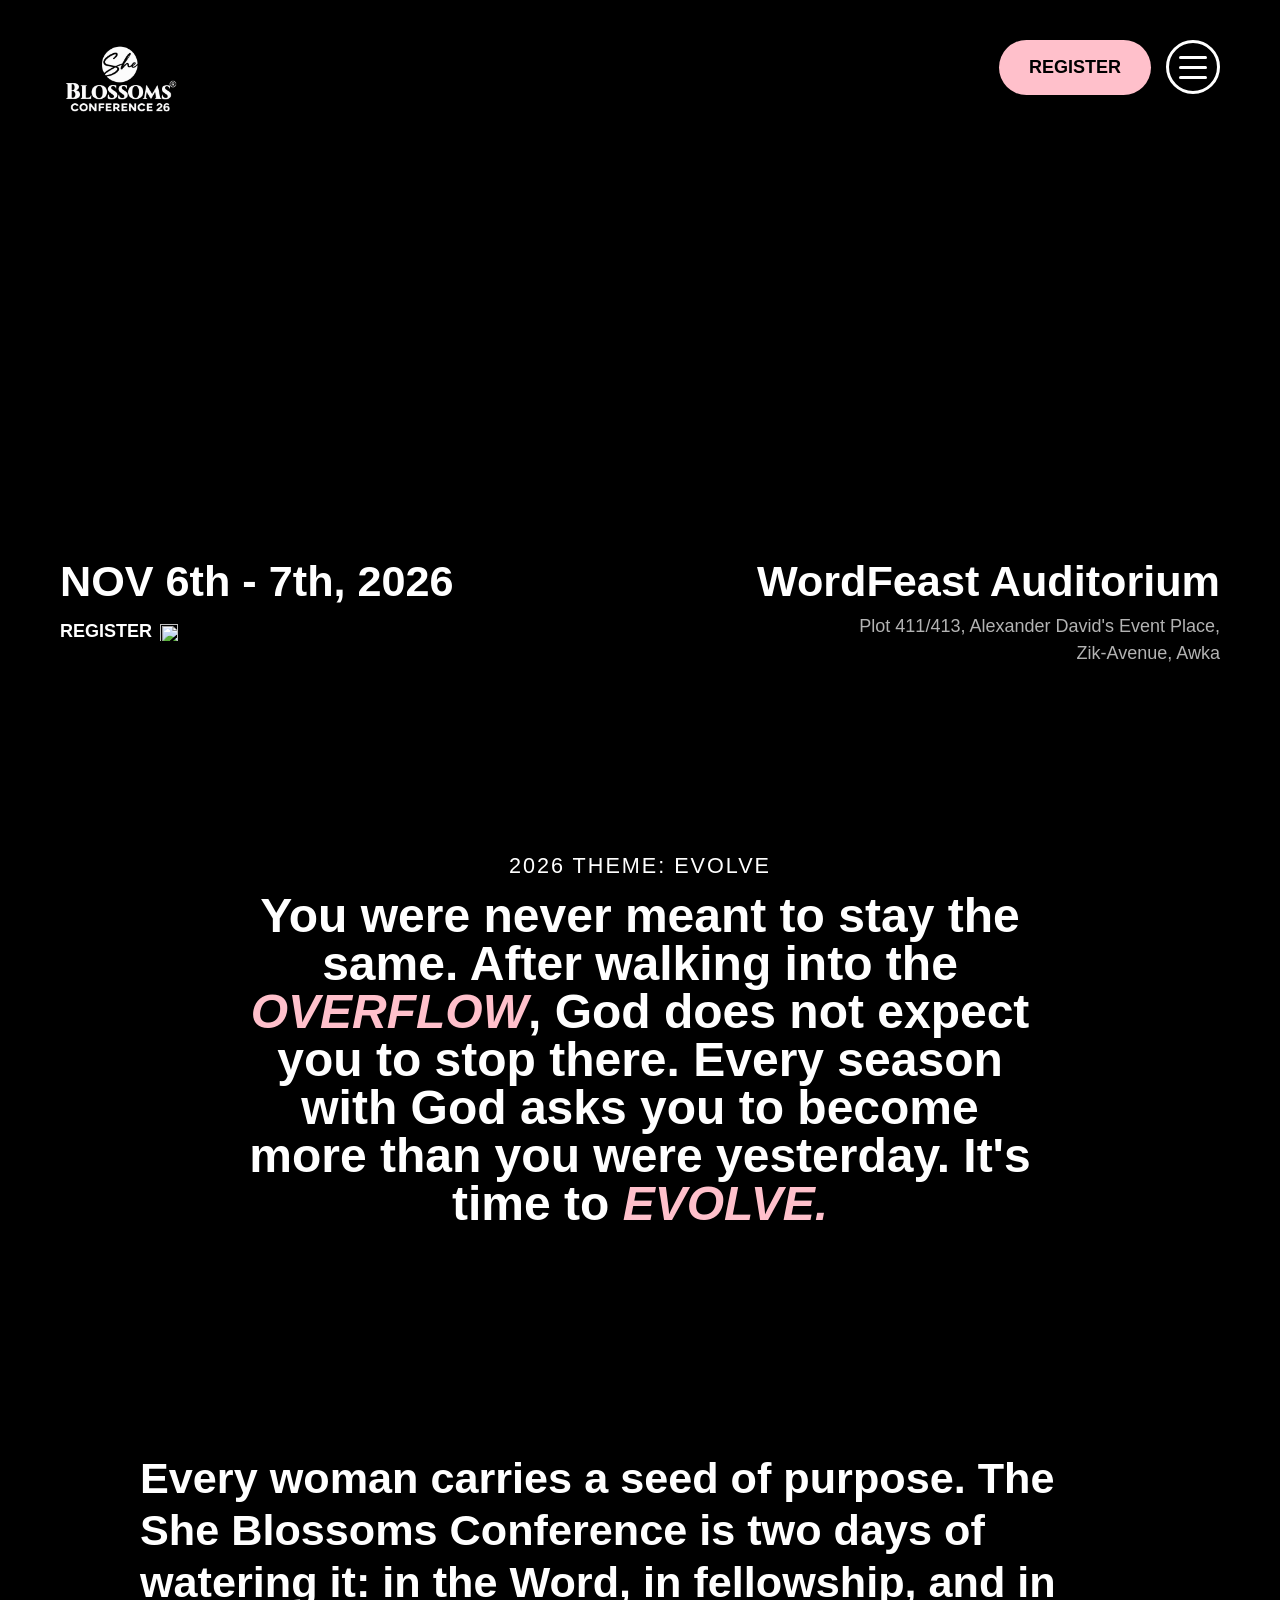
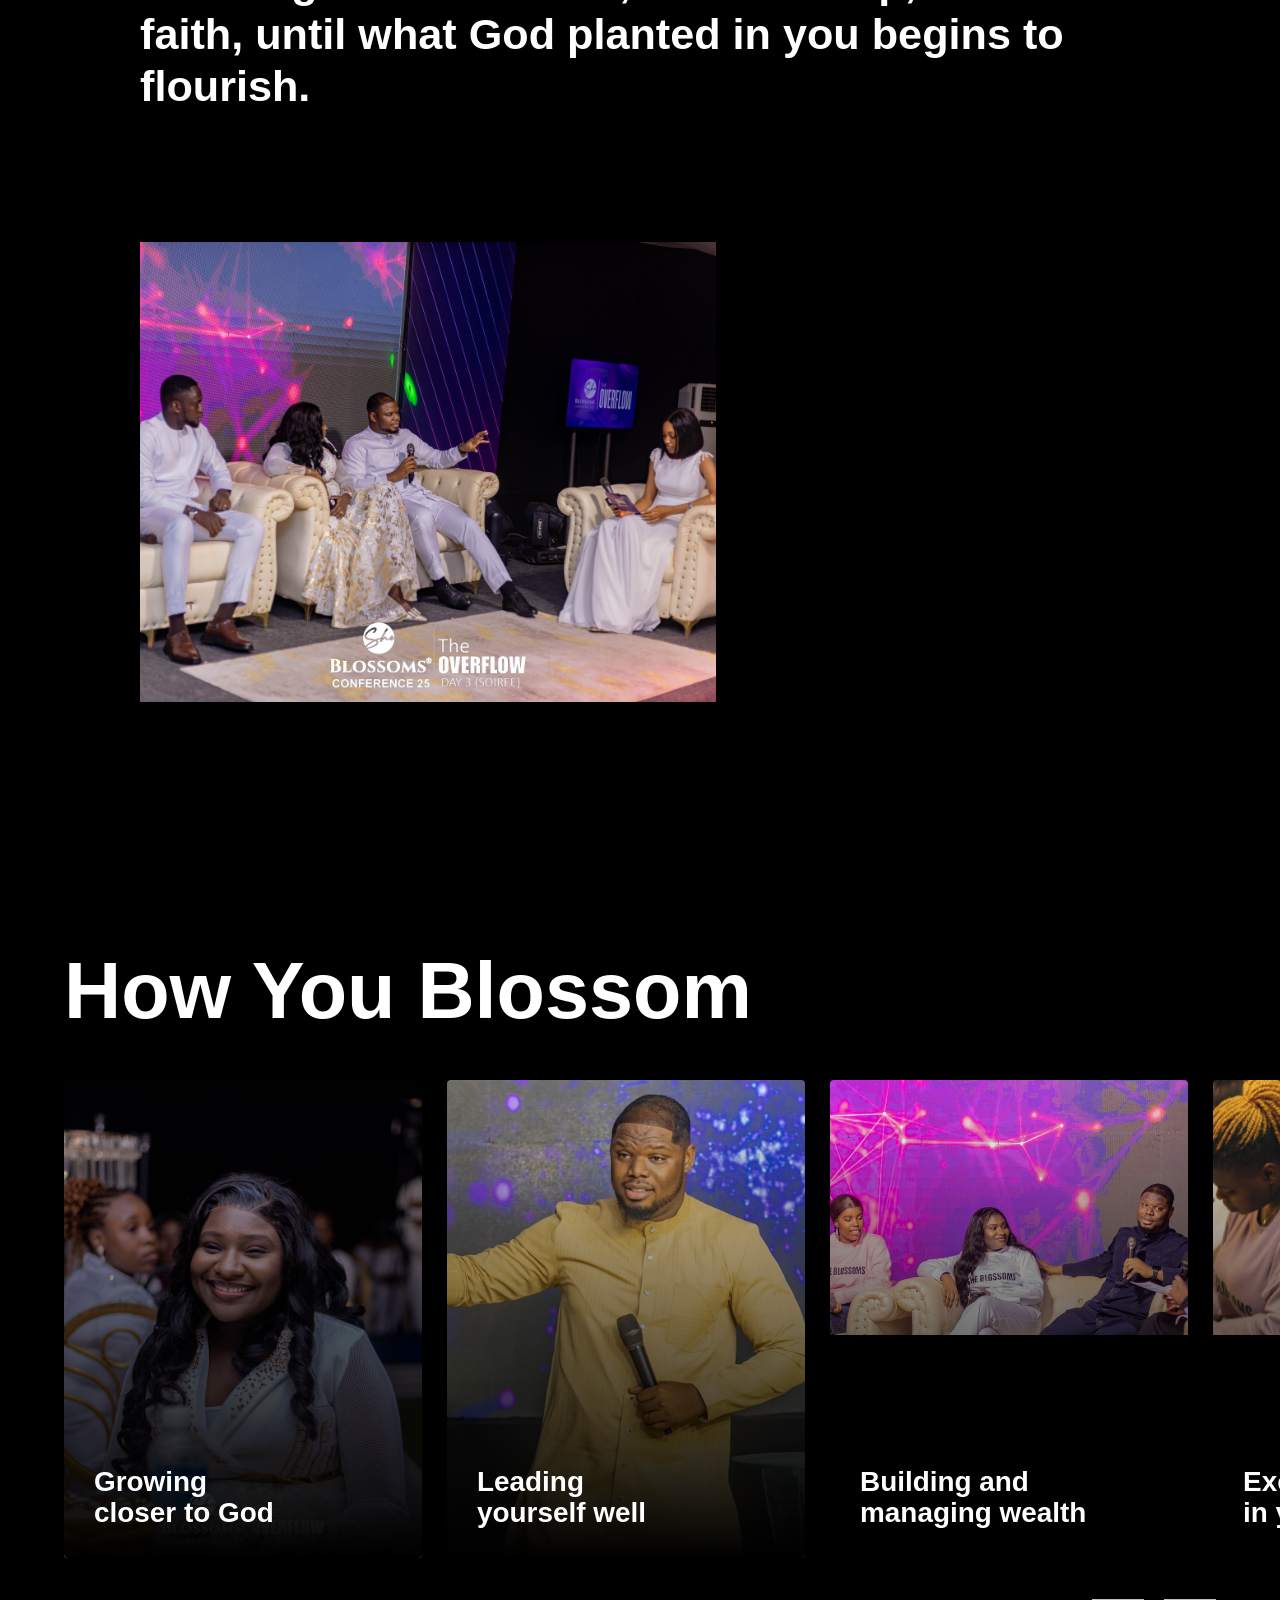
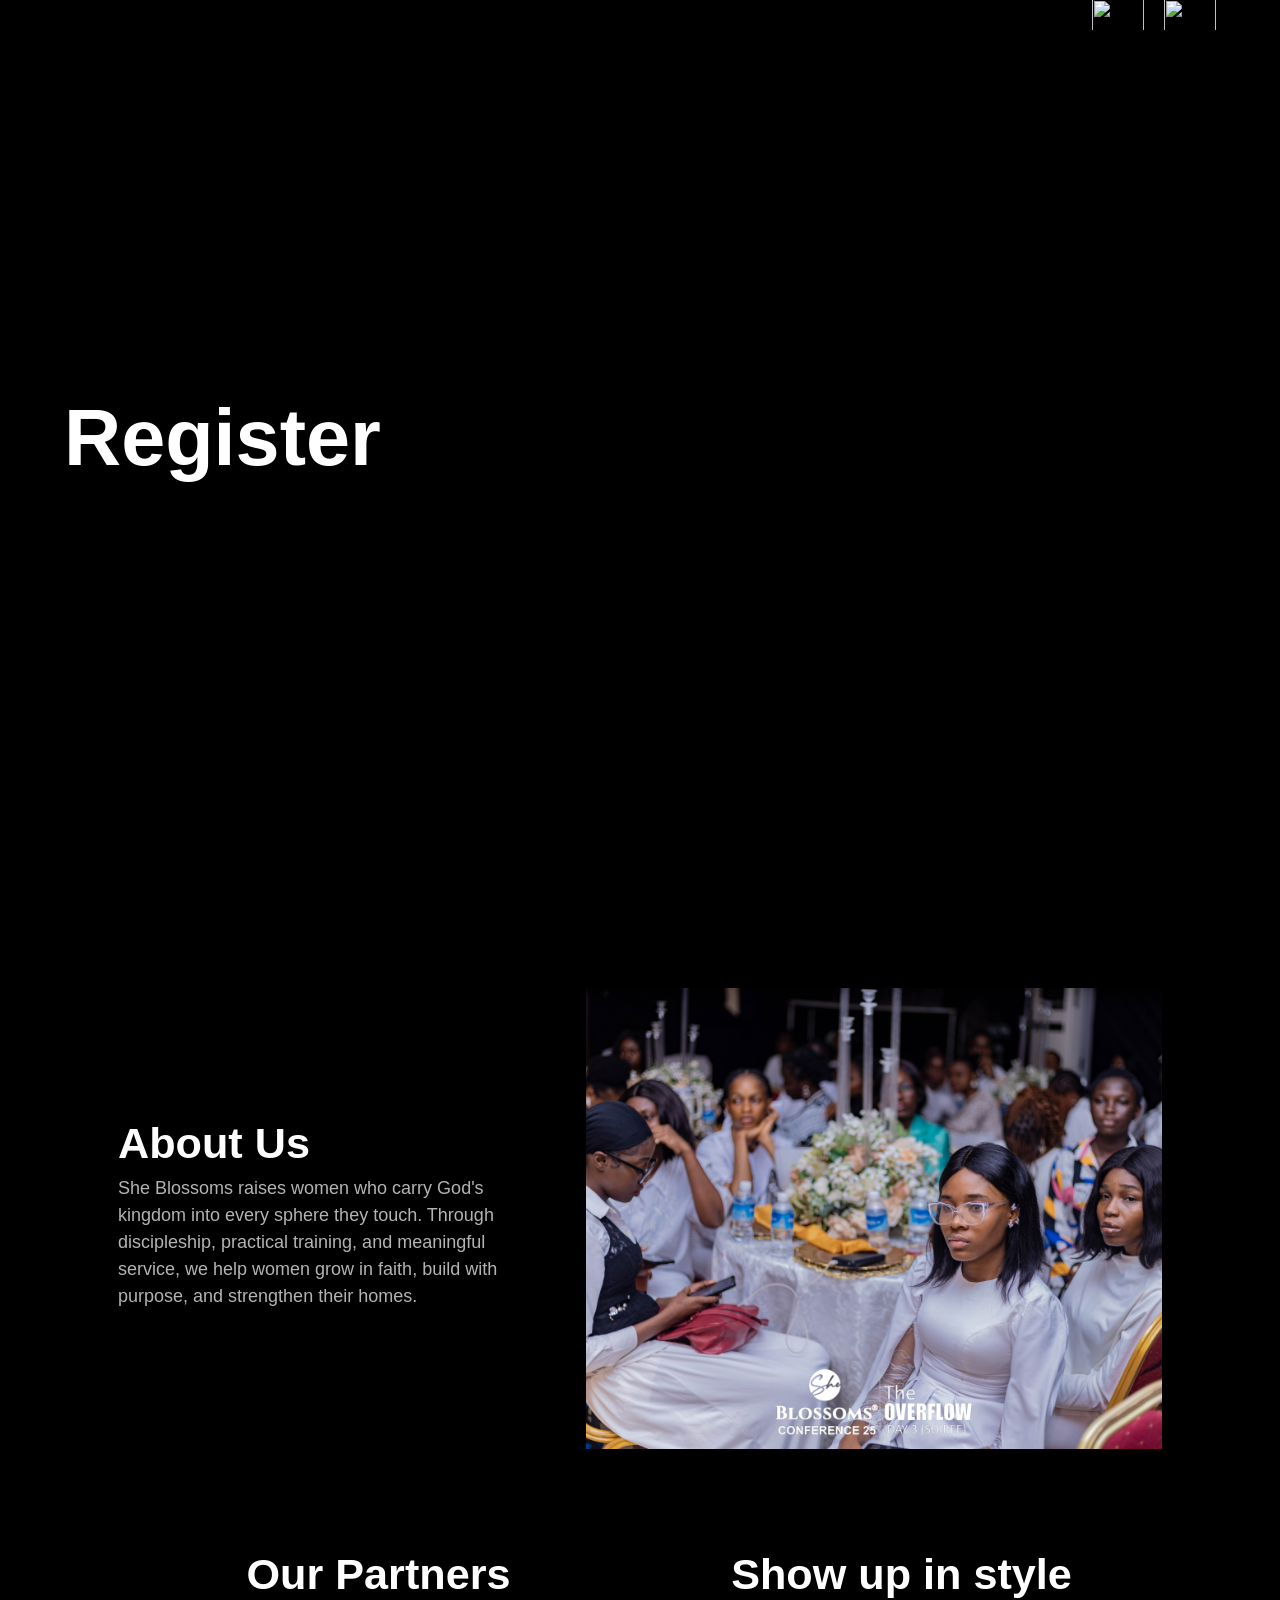
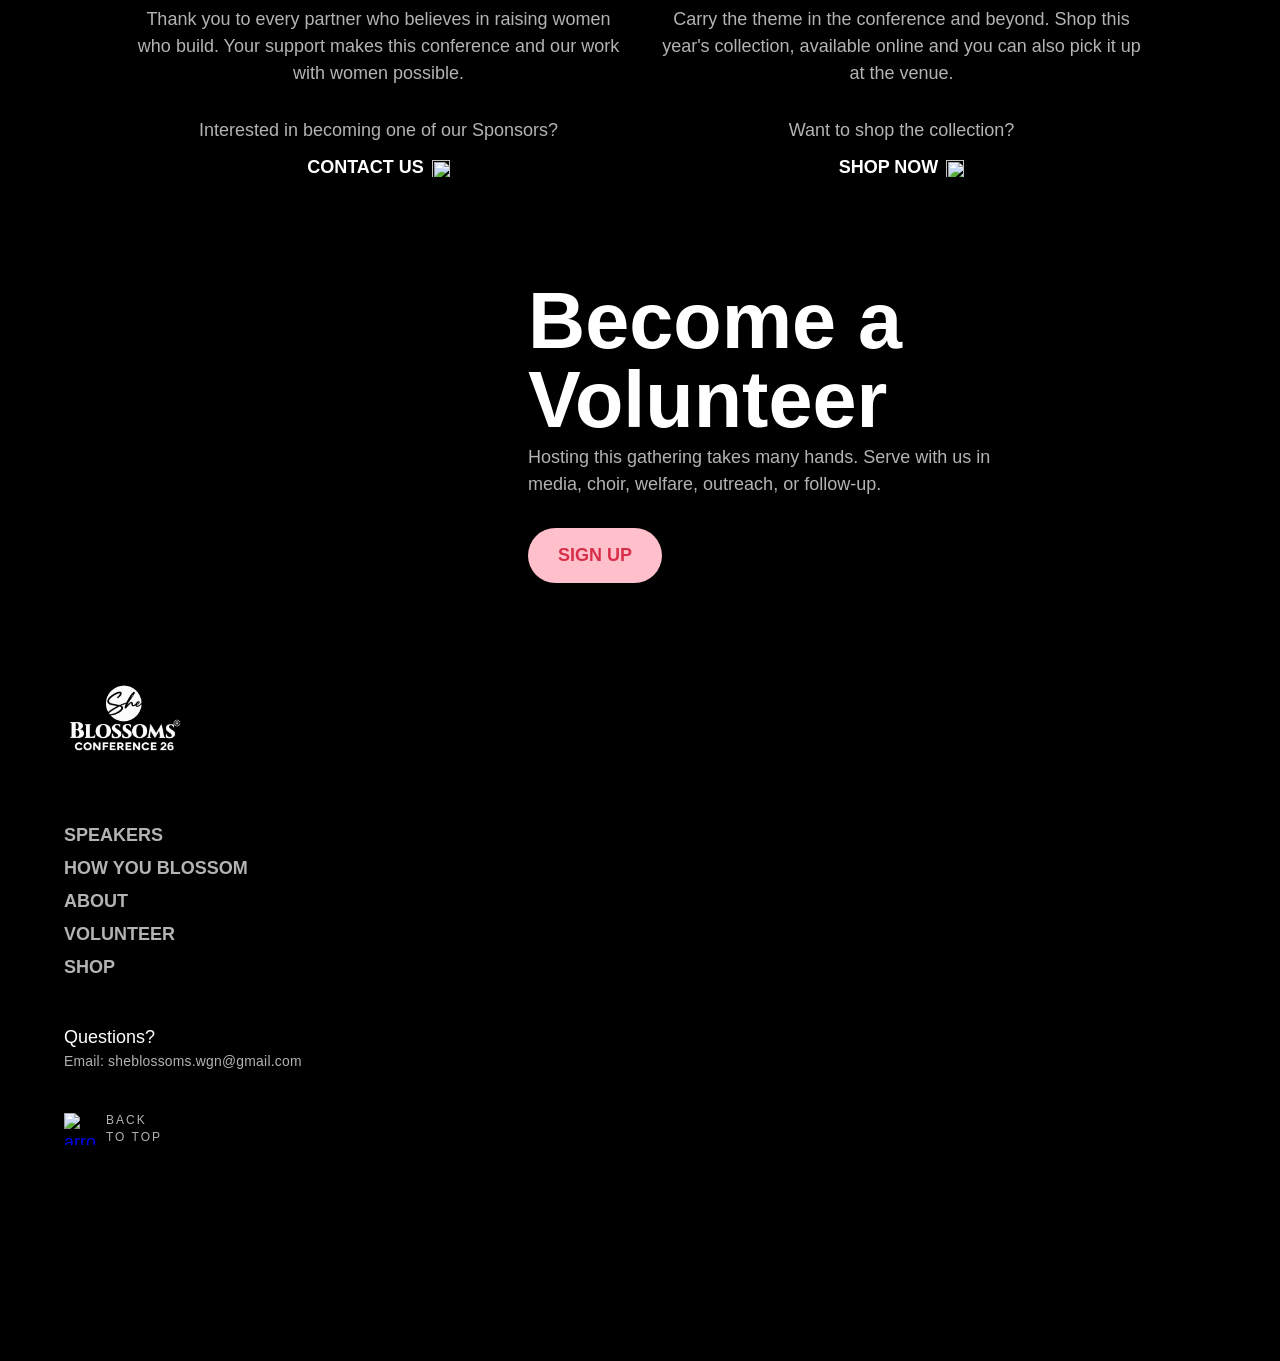
==== commit b81ff532: "add shop link" ====
--- a/index.html
+++ b/index.html
@@ -862,7 +862,7 @@
                 href="mailto:info@oceanprograms.com?subject=Interested%20in%20becoming%20an%20Ocean%20Conference%20Sponsor"
                 class="arrow-link w-inline-block">
                 <div>Shop Now</div><img
-                  src="https://cdn.prod.website-files.com/5db723eefbe1d737beb3a228/5db723eefbe1d714c0b3a26d_icon-arrow-sm.svg"
+                  src="shop.html"
                   alt="" class="arrow-icon-sm" />
               </a>
             </div>
--- a/css/test.css
+++ b/css/test.css
@@ -2,1507 +2,3587 @@
 /* ==========================================================================
    normalize.css v3.0.3 | MIT License | github.com/necolas/normalize.css 
    ========================================================================== */
-/*! normalize.css v3.0.3 | MIT License | github.com/necolas/normalize.css */html{font-family:sans-serif;-ms-text-size-adjust:100%;-webkit-text-size-adjust:100%}body{margin:0}article,aside,details,figcaption,figure,footer,header,hgroup,main,menu,nav,section,summary{display:block}audio,canvas,progress,video{display:inline-block;vertical-align:baseline}audio:not([controls]){display:none;height:0}[hidden],template{display:none}a{background-color:transparent}a:active,a:hover{outline:0}abbr[title]{border-bottom:1px dotted}b,strong{font-weight:bold}dfn{font-style:italic}h1{font-size:2em;margin:.67em 0}mark{background:#ff0;color:#000}small{font-size:80%}sub,sup{font-size:75%;line-height:0;position:relative;vertical-align:baseline}sup{top:-0.5em}sub{bottom:-0.25em}img{border:0}svg:not(:root){overflow:hidden}figure{margin:1em 40px}hr{box-sizing:content-box;height:0}pre{overflow:auto}code,kbd,pre,samp{font-family:monospace,monospace;font-size:1em}button,input,optgroup,select,textarea{color:inherit;font:inherit;margin:0}button{overflow:visible}button,select{text-transform:none}button,html input[type="button"],input[type="reset"]{-webkit-appearance:button;cursor:pointer}button[disabled],html input[disabled]{cursor:default}button::-moz-focus-inner,input::-moz-focus-inner{border:0;padding:0}input{line-height:normal}input[type="checkbox"],input[type="radio"]{box-sizing:border-box;padding:0}input[type="number"]::-webkit-inner-spin-button,input[type="number"]::-webkit-outer-spin-button{height:auto}input[type="search"]{-webkit-appearance:none}input[type="search"]::-webkit-search-cancel-button,input[type="search"]::-webkit-search-decoration{-webkit-appearance:none}fieldset{border:1px solid #c0c0c0;margin:0 2px;padding:.35em .625em .75em}legend{border:0;padding:0}textarea{overflow:auto}optgroup{font-weight:bold}table{border-collapse:collapse;border-spacing:0}td,th{padding:0}
+/*! normalize.css v3.0.3 | MIT License | github.com/necolas/normalize.css */
+html {
+    font-family: sans-serif;
+    -ms-text-size-adjust: 100%;
+    -webkit-text-size-adjust: 100%
+}
+
+body {
+    margin: 0
+}
+
+article,
+aside,
+details,
+figcaption,
+figure,
+footer,
+header,
+hgroup,
+main,
+menu,
+nav,
+section,
+summary {
+    display: block
+}
+
+audio,
+canvas,
+progress,
+video {
+    display: inline-block;
+    vertical-align: baseline
+}
+
+audio:not([controls]) {
+    display: none;
+    height: 0
+}
+
+[hidden],
+template {
+    display: none
+}
+
+a {
+    background-color: transparent
+}
+
+a:active,
+a:hover {
+    outline: 0
+}
+
+abbr[title] {
+    border-bottom: 1px dotted
+}
+
+b,
+strong {
+    font-weight: bold
+}
+
+dfn {
+    font-style: italic
+}
+
+h1 {
+    font-size: 2em;
+    margin: .67em 0
+}
+
+mark {
+    background: #ff0;
+    color: #000
+}
+
+small {
+    font-size: 80%
+}
+
+sub,
+sup {
+    font-size: 75%;
+    line-height: 0;
+    position: relative;
+    vertical-align: baseline
+}
+
+sup {
+    top: -0.5em
+}
+
+sub {
+    bottom: -0.25em
+}
+
+img {
+    border: 0
+}
+
+svg:not(:root) {
+    overflow: hidden
+}
+
+figure {
+    margin: 1em 40px
+}
+
+hr {
+    box-sizing: content-box;
+    height: 0
+}
+
+pre {
+    overflow: auto
+}
+
+code,
+kbd,
+pre,
+samp {
+    font-family: monospace, monospace;
+    font-size: 1em
+}
+
+button,
+input,
+optgroup,
+select,
+textarea {
+    color: inherit;
+    font: inherit;
+    margin: 0
+}
+
+button {
+    overflow: visible
+}
+
+button,
+select {
+    text-transform: none
+}
+
+button,
+html input[type="button"],
+input[type="reset"] {
+    -webkit-appearance: button;
+    cursor: pointer
+}
+
+button[disabled],
+html input[disabled] {
+    cursor: default
+}
+
+button::-moz-focus-inner,
+input::-moz-focus-inner {
+    border: 0;
+    padding: 0
+}
+
+input {
+    line-height: normal
+}
+
+input[type="checkbox"],
+input[type="radio"] {
+    box-sizing: border-box;
+    padding: 0
+}
+
+input[type="number"]::-webkit-inner-spin-button,
+input[type="number"]::-webkit-outer-spin-button {
+    height: auto
+}
+
+input[type="search"] {
+    -webkit-appearance: none
+}
+
+input[type="search"]::-webkit-search-cancel-button,
+input[type="search"]::-webkit-search-decoration {
+    -webkit-appearance: none
+}
+
+fieldset {
+    border: 1px solid #c0c0c0;
+    margin: 0 2px;
+    padding: .35em .625em .75em
+}
+
+legend {
+    border: 0;
+    padding: 0
+}
+
+textarea {
+    overflow: auto
+}
+
+optgroup {
+    font-weight: bold
+}
+
+table {
+    border-collapse: collapse;
+    border-spacing: 0
+}
+
+td,
+th {
+    padding: 0
+}
 
 /* ==========================================================================
    Start of base Webflow CSS - If you're looking for some ultra-clean CSS, skip the boilerplate and see the unminified code below.
    ========================================================================== */
-@font-face{font-family:'webflow-icons';src:url("[data-uri]") format('truetype');font-weight:normal;font-style:normal}[class^="w-icon-"],[class*=" w-icon-"]{font-family:'webflow-icons' !important;speak:none;font-style:normal;font-weight:normal;font-variant:normal;text-transform:none;line-height:1;-webkit-font-smoothing:antialiased;-moz-osx-font-smoothing:grayscale}.w-icon-slider-right:before{content:"\e600"}.w-icon-slider-left:before{content:"\e601"}.w-icon-nav-menu:before{content:"\e602"}.w-icon-arrow-down:before,.w-icon-dropdown-toggle:before{content:"\e603"}.w-icon-file-upload-remove:before{content:"\e900"}.w-icon-file-upload-icon:before{content:"\e903"}*{-webkit-box-sizing:border-box;-moz-box-sizing:border-box;box-sizing:border-box}html{height:100%}body{margin:0;min-height:100%;background-color:#fff;font-family:Arial,sans-serif;font-size:14px;line-height:20px;color:#333}img{max-width:100%;vertical-align:middle;display:inline-block}html.w-mod-touch *{background-attachment:scroll !important}.w-block{display:block}.w-inline-block{max-width:100%;display:inline-block}.w-clearfix:before,.w-clearfix:after{content:" ";display:table;grid-column-start:1;grid-row-start:1;grid-column-end:2;grid-row-end:2}.w-clearfix:after{clear:both}.w-hidden{display:none}.w-button{display:inline-block;padding:9px 15px;background-color:#3898EC;color:white;border:0;line-height:inherit;text-decoration:none;cursor:pointer;border-radius:0}input.w-button{-webkit-appearance:button}html[data-w-dynpage] [data-w-cloak]{color:transparent !important}.w-webflow-badge,.w-webflow-badge *{position:static;left:auto;top:auto;right:auto;bottom:auto;z-index:auto;display:block;visibility:visible;overflow:visible;overflow-x:visible;overflow-y:visible;box-sizing:border-box;width:auto;height:auto;max-height:none;max-width:none;min-height:0;min-width:0;margin:0;padding:0;float:none;clear:none;border:0 none transparent;border-radius:0;background:none;background-image:none;background-position:0 0;background-size:auto auto;background-repeat:repeat;background-origin:padding-box;background-clip:border-box;background-attachment:scroll;background-color:transparent;box-shadow:none;opacity:1;transform:none;transition:none;direction:ltr;font-family:inherit;font-weight:inherit;color:inherit;font-size:inherit;line-height:inherit;font-style:inherit;font-variant:inherit;text-align:inherit;letter-spacing:inherit;text-decoration:inherit;text-indent:0;text-transform:inherit;list-style-type:disc;text-shadow:none;font-smoothing:auto;vertical-align:baseline;cursor:inherit;white-space:inherit;word-break:normal;word-spacing:normal;word-wrap:normal}.w-webflow-badge{position:fixed !important;display:inline-block !important;visibility:visible !important;z-index:2147483647 !important;top:auto !important;right:12px !important;bottom:12px !important;left:auto !important;color:#AAADB0 !important;background-color:#fff !important;border-radius:3px !important;padding:6px 8px 6px 6px !important;font-size:12px !important;opacity:1 !important;line-height:14px !important;text-decoration:none !important;transform:none !important;margin:0 !important;width:auto !important;height:auto !important;overflow:visible !important;white-space:nowrap;box-shadow:0 0 0 1px rgba(0,0,0,0.1),0 1px 3px rgba(0,0,0,0.1);cursor:pointer}.w-webflow-badge>img{display:inline-block !important;visibility:visible !important;opacity:1 !important;vertical-align:middle !important}h1,h2,h3,h4,h5,h6{font-weight:bold;margin-bottom:10px}h1{font-size:38px;line-height:44px;margin-top:20px}h2{font-size:32px;line-height:36px;margin-top:20px}h3{font-size:24px;line-height:30px;margin-top:20px}h4{font-size:18px;line-height:24px;margin-top:10px}h5{font-size:14px;line-height:20px;margin-top:10px}h6{font-size:12px;line-height:18px;margin-top:10px}p{margin-top:0;margin-bottom:10px}blockquote{margin:0 0 10px 0;padding:10px 20px;border-left:5px solid #E2E2E2;font-size:18px;line-height:22px}figure{margin:0;margin-bottom:10px}figcaption{margin-top:5px;text-align:center}ul,ol{margin-top:0;margin-bottom:10px;padding-left:40px}.w-list-unstyled{padding-left:0;list-style:none}.w-embed:before,.w-embed:after{content:" ";display:table;grid-column-start:1;grid-row-start:1;grid-column-end:2;grid-row-end:2}.w-embed:after{clear:both}.w-video{width:100%;position:relative;padding:0}.w-video iframe,.w-video object,.w-video embed{position:absolute;top:0;left:0;width:100%;height:100%}fieldset{padding:0;margin:0;border:0}button,html input[type="button"],input[type="reset"]{border:0;cursor:pointer;-webkit-appearance:button}.w-form{margin:0 0 15px}.w-form-done{display:none;padding:20px;text-align:center;background-color:#dddddd}.w-form-fail{display:none;margin-top:10px;padding:10px;background-color:#ffdede}label{display:block;margin-bottom:5px;font-weight:bold}.w-input,.w-select{display:block;width:100%;height:38px;padding:8px 12px;margin-bottom:10px;font-size:14px;line-height:1.42857143;color:#333333;vertical-align:middle;background-color:#ffffff;border:1px solid #cccccc}.w-input:-moz-placeholder,.w-select:-moz-placeholder{color:#999}.w-input::-moz-placeholder,.w-select::-moz-placeholder{color:#999;opacity:1}.w-input:-ms-input-placeholder,.w-select:-ms-input-placeholder{color:#999}.w-input::-webkit-input-placeholder,.w-select::-webkit-input-placeholder{color:#999}.w-input:focus,.w-select:focus{border-color:#3898EC;outline:0}.w-input[disabled],.w-select[disabled],.w-input[readonly],.w-select[readonly],fieldset[disabled] .w-input,fieldset[disabled] .w-select{cursor:not-allowed;background-color:#eeeeee}textarea.w-input,textarea.w-select{height:auto}.w-select{background-color:#f3f3f3}.w-select[multiple]{height:auto}.w-form-label{display:inline-block;cursor:pointer;font-weight:normal;margin-bottom:0}.w-radio{display:block;margin-bottom:5px;padding-left:20px}.w-radio:before,.w-radio:after{content:" ";display:table;grid-column-start:1;grid-row-start:1;grid-column-end:2;grid-row-end:2}.w-radio:after{clear:both}.w-radio-input{margin:4px 0 0;margin-top:1px \9;line-height:normal;float:left;margin-left:-20px}.w-radio-input{margin-top:3px}.w-file-upload{display:block;margin-bottom:10px}.w-file-upload-input{width:.1px;height:.1px;opacity:0;overflow:hidden;position:absolute;z-index:-100}.w-file-upload-default,.w-file-upload-uploading,.w-file-upload-success{display:inline-block;color:#333333}.w-file-upload-error{display:block;margin-top:10px}.w-file-upload-default.w-hidden,.w-file-upload-uploading.w-hidden,.w-file-upload-error.w-hidden,.w-file-upload-success.w-hidden{display:none}.w-file-upload-uploading-btn{display:flex;font-size:14px;font-weight:normal;cursor:pointer;margin:0;padding:8px 12px;border:1px solid #cccccc;background-color:#fafafa}.w-file-upload-file{display:flex;flex-grow:1;justify-content:space-between;margin:0;padding:8px 9px 8px 11px;border:1px solid #cccccc;background-color:#fafafa}.w-file-upload-file-name{font-size:14px;font-weight:normal;display:block}.w-file-remove-link{margin-top:3px;margin-left:10px;width:auto;height:auto;padding:3px;display:block;cursor:pointer}.w-icon-file-upload-remove{margin:auto;font-size:10px}.w-file-upload-error-msg{display:inline-block;color:#ea384c;padding:2px 0}.w-file-upload-info{display:inline-block;line-height:38px;padding:0 12px}.w-file-upload-label{display:inline-block;font-size:14px;font-weight:normal;cursor:pointer;margin:0;padding:8px 12px;border:1px solid #cccccc;background-color:#fafafa}.w-icon-file-upload-icon,.w-icon-file-upload-uploading{display:inline-block;margin-right:8px;width:20px}.w-icon-file-upload-uploading{height:20px}.w-container{margin-left:auto;margin-right:auto;max-width:940px}.w-container:before,.w-container:after{content:" ";display:table;grid-column-start:1;grid-row-start:1;grid-column-end:2;grid-row-end:2}.w-container:after{clear:both}.w-container .w-row{margin-left:-10px;margin-right:-10px}.w-row:before,.w-row:after{content:" ";display:table;grid-column-start:1;grid-row-start:1;grid-column-end:2;grid-row-end:2}.w-row:after{clear:both}.w-row .w-row{margin-left:0;margin-right:0}.w-col{position:relative;float:left;width:100%;min-height:1px;padding-left:10px;padding-right:10px}.w-col .w-col{padding-left:0;padding-right:0}.w-col-1{width:8.33333333%}.w-col-2{width:16.66666667%}.w-col-3{width:25%}.w-col-4{width:33.33333333%}.w-col-5{width:41.66666667%}.w-col-6{width:50%}.w-col-7{width:58.33333333%}.w-col-8{width:66.66666667%}.w-col-9{width:75%}.w-col-10{width:83.33333333%}.w-col-11{width:91.66666667%}.w-col-12{width:100%}.w-hidden-main{display:none !important}@media screen and (max-width:991px){.w-container{max-width:728px}.w-hidden-main{display:inherit !important}.w-hidden-medium{display:none !important}.w-col-medium-1{width:8.33333333%}.w-col-medium-2{width:16.66666667%}.w-col-medium-3{width:25%}.w-col-medium-4{width:33.33333333%}.w-col-medium-5{width:41.66666667%}.w-col-medium-6{width:50%}.w-col-medium-7{width:58.33333333%}.w-col-medium-8{width:66.66666667%}.w-col-medium-9{width:75%}.w-col-medium-10{width:83.33333333%}.w-col-medium-11{width:91.66666667%}.w-col-medium-12{width:100%}.w-col-stack{width:100%;left:auto;right:auto}}@media screen and (max-width:767px){.w-hidden-main{display:inherit !important}.w-hidden-medium{display:inherit !important}.w-hidden-small{display:none !important}.w-row,.w-container .w-row{margin-left:0;margin-right:0}.w-col{width:100%;left:auto;right:auto}.w-col-small-1{width:8.33333333%}.w-col-small-2{width:16.66666667%}.w-col-small-3{width:25%}.w-col-small-4{width:33.33333333%}.w-col-small-5{width:41.66666667%}.w-col-small-6{width:50%}.w-col-small-7{width:58.33333333%}.w-col-small-8{width:66.66666667%}.w-col-small-9{width:75%}.w-col-small-10{width:83.33333333%}.w-col-small-11{width:91.66666667%}.w-col-small-12{width:100%}}@media screen and (max-width:479px){.w-container{max-width:none}.w-hidden-main{display:inherit !important}.w-hidden-medium{display:inherit !important}.w-hidden-small{display:inherit !important}.w-hidden-tiny{display:none !important}.w-col{width:100%}.w-col-tiny-1{width:8.33333333%}.w-col-tiny-2{width:16.66666667%}.w-col-tiny-3{width:25%}.w-col-tiny-4{width:33.33333333%}.w-col-tiny-5{width:41.66666667%}.w-col-tiny-6{width:50%}.w-col-tiny-7{width:58.33333333%}.w-col-tiny-8{width:66.66666667%}.w-col-tiny-9{width:75%}.w-col-tiny-10{width:83.33333333%}.w-col-tiny-11{width:91.66666667%}.w-col-tiny-12{width:100%}}.w-widget{position:relative}.w-widget-map{width:100%;height:400px}.w-widget-map label{width:auto;display:inline}.w-widget-map img{max-width:inherit}.w-widget-map .gm-style-iw{text-align:center}.w-widget-map .gm-style-iw>button{display:none !important}.w-widget-twitter{overflow:hidden}.w-widget-twitter-count-shim{display:inline-block;vertical-align:top;position:relative;width:28px;height:20px;text-align:center;background:white;border:#758696 solid 1px;border-radius:3px}.w-widget-twitter-count-shim *{pointer-events:none;-webkit-user-select:none;-moz-user-select:none;-ms-user-select:none;user-select:none}.w-widget-twitter-count-shim .w-widget-twitter-count-inner{position:relative;font-size:15px;line-height:12px;text-align:center;color:#999;font-family:serif}.w-widget-twitter-count-shim .w-widget-twitter-count-clear{position:relative;display:block}.w-widget-twitter-count-shim.w--large{width:36px;height:28px;margin-left:7px}.w-widget-twitter-count-shim.w--large .w-widget-twitter-count-inner{font-size:18px;line-height:18px}.w-widget-twitter-count-shim:not(.w--vertical){margin-left:5px;margin-right:8px}.w-widget-twitter-count-shim:not(.w--vertical).w--large{margin-left:6px}.w-widget-twitter-count-shim:not(.w--vertical):before,.w-widget-twitter-count-shim:not(.w--vertical):after{top:50%;left:0;border:solid transparent;content:" ";height:0;width:0;position:absolute;pointer-events:none}.w-widget-twitter-count-shim:not(.w--vertical):before{border-color:rgba(117,134,150,0);border-right-color:#5d6c7b;border-width:4px;margin-left:-9px;margin-top:-4px}.w-widget-twitter-count-shim:not(.w--vertical).w--large:before{border-width:5px;margin-left:-10px;margin-top:-5px}.w-widget-twitter-count-shim:not(.w--vertical):after{border-color:rgba(255,255,255,0);border-right-color:white;border-width:4px;margin-left:-8px;margin-top:-4px}.w-widget-twitter-count-shim:not(.w--vertical).w--large:after{border-width:5px;margin-left:-9px;margin-top:-5px}.w-widget-twitter-count-shim.w--vertical{width:61px;height:33px;margin-bottom:8px}.w-widget-twitter-count-shim.w--vertical:before,.w-widget-twitter-count-shim.w--vertical:after{top:100%;left:50%;border:solid transparent;content:" ";height:0;width:0;position:absolute;pointer-events:none}.w-widget-twitter-count-shim.w--vertical:before{border-color:rgba(117,134,150,0);border-top-color:#5d6c7b;border-width:5px;margin-left:-5px}.w-widget-twitter-count-shim.w--vertical:after{border-color:rgba(255,255,255,0);border-top-color:white;border-width:4px;margin-left:-4px}.w-widget-twitter-count-shim.w--vertical .w-widget-twitter-count-inner{font-size:18px;line-height:22px}.w-widget-twitter-count-shim.w--vertical.w--large{width:76px}.w-widget-gplus{overflow:hidden}.w-background-video{position:relative;overflow:hidden;height:500px;color:white}.w-background-video>video{background-size:cover;background-position:50% 50%;position:absolute;margin:auto;width:100%;height:100%;object-fit:cover;z-index:-100}.w-background-video>video::-webkit-media-controls-start-playback-button{display:none !important;-webkit-appearance:none}.w-slider{position:relative;height:300px;text-align:center;background:#dddddd;clear:both;-webkit-tap-highlight-color:rgba(0,0,0,0);tap-highlight-color:rgba(0,0,0,0)}.w-slider-mask{position:relative;display:block;overflow:hidden;z-index:1;left:0;right:0;height:100%;white-space:nowrap}.w-slide{position:relative;display:inline-block;vertical-align:top;width:100%;height:100%;white-space:normal;text-align:left}.w-slider-nav{position:absolute;z-index:2;top:auto;right:0;bottom:0;left:0;margin:auto;padding-top:10px;height:40px;text-align:center;-webkit-tap-highlight-color:rgba(0,0,0,0);tap-highlight-color:rgba(0,0,0,0)}.w-slider-nav.w-round>div{border-radius:100%}.w-slider-nav.w-num>div{width:auto;height:auto;padding:.2em .5em;font-size:inherit;line-height:inherit}.w-slider-nav.w-shadow>div{box-shadow:0 0 3px rgba(51,51,51,0.4)}.w-slider-nav-invert{color:#fff}.w-slider-nav-invert>div{background-color:rgba(34,34,34,0.4)}.w-slider-nav-invert>div.w-active{background-color:#222}.w-slider-dot{position:relative;display:inline-block;width:1em;height:1em;background-color:rgba(255,255,255,0.4);cursor:pointer;margin:0 3px .5em;transition:background-color 100ms,color 100ms}.w-slider-dot.w-active{background-color:#fff}.w-slider-arrow-left,.w-slider-arrow-right{position:absolute;width:80px;top:0;right:0;bottom:0;left:0;margin:auto;cursor:pointer;overflow:hidden;color:white;font-size:40px;-webkit-tap-highlight-color:rgba(0,0,0,0);tap-highlight-color:rgba(0,0,0,0);-webkit-user-select:none;-moz-user-select:none;-ms-user-select:none;user-select:none}.w-slider-arrow-left [class^="w-icon-"],.w-slider-arrow-right [class^="w-icon-"],.w-slider-arrow-left [class*=" w-icon-"],.w-slider-arrow-right [class*=" w-icon-"]{position:absolute}.w-slider-arrow-left{z-index:3;right:auto}.w-slider-arrow-right{z-index:4;left:auto}.w-icon-slider-left,.w-icon-slider-right{top:0;right:0;bottom:0;left:0;margin:auto;width:1em;height:1em}.w-dropdown{display:inline-block;position:relative;text-align:left;margin-left:auto;margin-right:auto;z-index:900}.w-dropdown-btn,.w-dropdown-toggle,.w-dropdown-link{position:relative;vertical-align:top;text-decoration:none;color:#222222;padding:20px;text-align:left;margin-left:auto;margin-right:auto;white-space:nowrap}.w-dropdown-toggle{-webkit-user-select:none;-moz-user-select:none;-ms-user-select:none;user-select:none;display:inline-block;cursor:pointer;padding-right:40px}.w-icon-dropdown-toggle{position:absolute;top:0;right:0;bottom:0;margin:auto;margin-right:20px;width:1em;height:1em}.w-dropdown-list{position:absolute;background:#dddddd;display:none;min-width:100%}.w-dropdown-list.w--open{display:block}.w-dropdown-link{padding:10px 20px;display:block;color:#222222}.w-dropdown-link.w--current{color:#0082f3}.w-nav[data-collapse="all"] .w-dropdown,.w-nav[data-collapse="all"] .w-dropdown-toggle{display:block}.w-nav[data-collapse="all"] .w-dropdown-list{position:static}@media screen and (max-width:991px){.w-nav[data-collapse="medium"] .w-dropdown,.w-nav[data-collapse="medium"] .w-dropdown-toggle{display:block}.w-nav[data-collapse="medium"] .w-dropdown-list{position:static}}@media screen and (max-width:767px){.w-nav[data-collapse="small"] .w-dropdown,.w-nav[data-collapse="small"] .w-dropdown-toggle{display:block}.w-nav[data-collapse="small"] .w-dropdown-list{position:static}.w-nav-brand{padding-left:10px}}@media screen and (max-width:479px){.w-nav[data-collapse="tiny"] .w-dropdown,.w-nav[data-collapse="tiny"] .w-dropdown-toggle{display:block}.w-nav[data-collapse="tiny"] .w-dropdown-list{position:static}}.w-lightbox-backdrop{color:#000;cursor:auto;font-family:serif;font-size:medium;font-style:normal;font-variant:normal;font-weight:normal;letter-spacing:normal;line-height:normal;list-style:disc;text-align:start;text-indent:0;text-shadow:none;text-transform:none;visibility:visible;white-space:normal;word-break:normal;word-spacing:normal;word-wrap:normal;position:fixed;top:0;right:0;bottom:0;left:0;color:#fff;font-family:"Helvetica Neue",Helvetica,Ubuntu,"Segoe UI",Verdana,sans-serif;font-size:17px;line-height:1.2;font-weight:300;text-align:center;background:rgba(0,0,0,0.9);z-index:2000;outline:0;opacity:0;-webkit-user-select:none;-moz-user-select:none;-ms-user-select:none;-webkit-tap-highlight-color:transparent;-webkit-transform:translate(0, 0)}.w-lightbox-backdrop,.w-lightbox-container{height:100%;overflow:auto;-webkit-overflow-scrolling:touch}.w-lightbox-content{position:relative;height:100vh;overflow:hidden}.w-lightbox-view{position:absolute;width:100vw;height:100vh;opacity:0}.w-lightbox-view:before{content:"";height:100vh}.w-lightbox-group,.w-lightbox-group .w-lightbox-view,.w-lightbox-group .w-lightbox-view:before{height:86vh}.w-lightbox-frame,.w-lightbox-view:before{display:inline-block;vertical-align:middle}.w-lightbox-figure{position:relative;margin:0}.w-lightbox-group .w-lightbox-figure{cursor:pointer}.w-lightbox-img{width:auto;height:auto;max-width:none}.w-lightbox-image{display:block;float:none;max-width:100vw;max-height:100vh}.w-lightbox-group .w-lightbox-image{max-height:86vh}.w-lightbox-caption{position:absolute;right:0;bottom:0;left:0;padding:.5em 1em;background:rgba(0,0,0,0.4);text-align:left;text-overflow:ellipsis;white-space:nowrap;overflow:hidden}.w-lightbox-embed{position:absolute;top:0;right:0;bottom:0;left:0;width:100%;height:100%}.w-lightbox-control{position:absolute;top:0;width:4em;background-size:24px;background-repeat:no-repeat;background-position:center;cursor:pointer;-webkit-transition:all .3s;transition:all .3s}.w-lightbox-left{display:none;bottom:0;left:0;background-image:url("[data-uri]")}.w-lightbox-right{display:none;right:0;bottom:0;background-image:url("[data-uri]")}.w-lightbox-close{right:0;height:2.6em;background-image:url("[data-uri]");background-size:18px}.w-lightbox-strip{position:absolute;bottom:0;left:0;right:0;padding:0 1vh;line-height:0;white-space:nowrap;overflow-x:auto;overflow-y:hidden}.w-lightbox-item{display:inline-block;width:10vh;padding:2vh 1vh;box-sizing:content-box;cursor:pointer;-webkit-transform:translate3d(0, 0, 0)}.w-lightbox-active{opacity:.3}.w-lightbox-thumbnail{position:relative;height:10vh;background:#222;overflow:hidden}.w-lightbox-thumbnail-image{position:absolute;top:0;left:0}.w-lightbox-thumbnail .w-lightbox-tall{top:50%;width:100%;-webkit-transform:translate(0, -50%);-ms-transform:translate(0, -50%);transform:translate(0, -50%)}.w-lightbox-thumbnail .w-lightbox-wide{left:50%;height:100%;-webkit-transform:translate(-50%, 0);-ms-transform:translate(-50%, 0);transform:translate(-50%, 0)}.w-lightbox-spinner{position:absolute;top:50%;left:50%;box-sizing:border-box;width:40px;height:40px;margin-top:-20px;margin-left:-20px;border:5px solid rgba(0,0,0,0.4);border-radius:50%;-webkit-animation:spin .8s infinite linear;animation:spin .8s infinite linear}.w-lightbox-spinner:after{content:"";position:absolute;top:-4px;right:-4px;bottom:-4px;left:-4px;border:3px solid transparent;border-bottom-color:#fff;border-radius:50%}.w-lightbox-hide{display:none}.w-lightbox-noscroll{overflow:hidden}@media (min-width:768px){.w-lightbox-content{height:96vh;margin-top:2vh}.w-lightbox-view,.w-lightbox-view:before{height:96vh}.w-lightbox-group,.w-lightbox-group .w-lightbox-view,.w-lightbox-group .w-lightbox-view:before{height:84vh}.w-lightbox-image{max-width:96vw;max-height:96vh}.w-lightbox-group .w-lightbox-image{max-width:82.3vw;max-height:84vh}.w-lightbox-left,.w-lightbox-right{display:block;opacity:.5}.w-lightbox-close{opacity:.8}.w-lightbox-control:hover{opacity:1}}.w-lightbox-inactive,.w-lightbox-inactive:hover{opacity:0}.w-richtext:before,.w-richtext:after{content:" ";display:table;grid-column-start:1;grid-row-start:1;grid-column-end:2;grid-row-end:2}.w-richtext:after{clear:both}.w-richtext[contenteditable="true"]:before,.w-richtext[contenteditable="true"]:after{white-space:initial}.w-richtext ol,.w-richtext ul{overflow:hidden}.w-richtext .w-richtext-figure-selected.w-richtext-figure-type-video div:after,.w-richtext .w-richtext-figure-selected[data-rt-type="video"] div:after{outline:2px solid #2895f7}.w-richtext .w-richtext-figure-selected.w-richtext-figure-type-image div,.w-richtext .w-richtext-figure-selected[data-rt-type="image"] div{outline:2px solid #2895f7}.w-richtext figure.w-richtext-figure-type-video>div:after,.w-richtext figure[data-rt-type="video"]>div:after{content:'';position:absolute;display:none;left:0;top:0;right:0;bottom:0}.w-richtext figure{position:relative;max-width:60%}.w-richtext figure>div:before{cursor:default !important}.w-richtext figure img{width:100%}.w-richtext figure figcaption.w-richtext-figcaption-placeholder{opacity:.6}.w-richtext figure div{font-size:0;color:transparent}.w-richtext figure.w-richtext-figure-type-image,.w-richtext figure[data-rt-type="image"]{display:table}.w-richtext figure.w-richtext-figure-type-image>div,.w-richtext figure[data-rt-type="image"]>div{display:inline-block}.w-richtext figure.w-richtext-figure-type-image>figcaption,.w-richtext figure[data-rt-type="image"]>figcaption{display:table-caption;caption-side:bottom}.w-richtext figure.w-richtext-figure-type-video,.w-richtext figure[data-rt-type="video"]{width:60%;height:0}.w-richtext figure.w-richtext-figure-type-video iframe,.w-richtext figure[data-rt-type="video"] iframe{position:absolute;top:0;left:0;width:100%;height:100%}.w-richtext figure.w-richtext-figure-type-video>div,.w-richtext figure[data-rt-type="video"]>div{width:100%}.w-richtext figure.w-richtext-align-center{margin-right:auto;margin-left:auto;clear:both}.w-richtext figure.w-richtext-align-center.w-richtext-figure-type-image>div,.w-richtext figure.w-richtext-align-center[data-rt-type="image"]>div{max-width:100%}.w-richtext figure.w-richtext-align-normal{clear:both}.w-richtext figure.w-richtext-align-fullwidth{width:100%;max-width:100%;text-align:center;clear:both;display:block;margin-right:auto;margin-left:auto}.w-richtext figure.w-richtext-align-fullwidth>div{display:inline-block;padding-bottom:inherit}.w-richtext figure.w-richtext-align-fullwidth>figcaption{display:block}.w-richtext figure.w-richtext-align-floatleft{float:left;margin-right:15px;clear:none}.w-richtext figure.w-richtext-align-floatright{float:right;margin-left:15px;clear:none}.w-nav{position:relative;background:#dddddd;z-index:1000}.w-nav:before,.w-nav:after{content:" ";display:table;grid-column-start:1;grid-row-start:1;grid-column-end:2;grid-row-end:2}.w-nav:after{clear:both}.w-nav-brand{position:relative;float:left;text-decoration:none;color:#333333}.w-nav-link{position:relative;display:inline-block;vertical-align:top;text-decoration:none;color:#222222;padding:20px;text-align:left;margin-left:auto;margin-right:auto}.w-nav-link.w--current{color:#0082f3}.w-nav-menu{position:relative;float:right}.w--nav-menu-open{display:block !important;position:absolute;top:100%;left:0;right:0;background:#C8C8C8;text-align:center;overflow:visible;min-width:200px}.w--nav-link-open{display:block;position:relative}.w-nav-overlay{position:absolute;overflow:hidden;display:none;top:100%;left:0;right:0;width:100%}.w-nav-overlay .w--nav-menu-open{top:0}.w-nav[data-animation="over-left"] .w-nav-overlay{width:auto}.w-nav[data-animation="over-left"] .w-nav-overlay,.w-nav[data-animation="over-left"] .w--nav-menu-open{right:auto;z-index:1;top:0}.w-nav[data-animation="over-right"] .w-nav-overlay{width:auto}.w-nav[data-animation="over-right"] .w-nav-overlay,.w-nav[data-animation="over-right"] .w--nav-menu-open{left:auto;z-index:1;top:0}.w-nav-button{position:relative;float:right;padding:18px;font-size:24px;display:none;cursor:pointer;-webkit-tap-highlight-color:rgba(0,0,0,0);tap-highlight-color:rgba(0,0,0,0);-webkit-user-select:none;-moz-user-select:none;-ms-user-select:none;user-select:none}.w-nav-button.w--open{background-color:#C8C8C8;color:white}.w-nav[data-collapse="all"] .w-nav-menu{display:none}.w-nav[data-collapse="all"] .w-nav-button{display:block}@media screen and (max-width:991px){.w-nav[data-collapse="medium"] .w-nav-menu{display:none}.w-nav[data-collapse="medium"] .w-nav-button{display:block}}@media screen and (max-width:767px){.w-nav[data-collapse="small"] .w-nav-menu{display:none}.w-nav[data-collapse="small"] .w-nav-button{display:block}.w-nav-brand{padding-left:10px}}@media screen and (max-width:479px){.w-nav[data-collapse="tiny"] .w-nav-menu{display:none}.w-nav[data-collapse="tiny"] .w-nav-button{display:block}}.w-tabs{position:relative}.w-tabs:before,.w-tabs:after{content:" ";display:table;grid-column-start:1;grid-row-start:1;grid-column-end:2;grid-row-end:2}.w-tabs:after{clear:both}.w-tab-menu{position:relative}.w-tab-link{position:relative;display:inline-block;vertical-align:top;text-decoration:none;padding:9px 30px;text-align:left;cursor:pointer;color:#222222;background-color:#dddddd}.w-tab-link.w--current{background-color:#C8C8C8}.w-tab-content{position:relative;display:block;overflow:hidden}.w-tab-pane{position:relative;display:none}.w--tab-active{display:block}@media screen and (max-width:479px){.w-tab-link{display:block}}.w-ix-emptyfix:after{content:""}@keyframes spin{0%{transform:rotate(0deg)}100%{transform:rotate(360deg)}}.w-dyn-empty{padding:10px;background-color:#dddddd}.w-dyn-hide{display:none !important}.w-dyn-bind-empty{display:none !important}.w-condition-invisible{display:none !important}
+@font-face {
+    font-family: 'webflow-icons';
+    src: url("[data-uri]") format('truetype');
+    font-weight: normal;
+    font-style: normal
+}
+
+[class^="w-icon-"],
+[class*=" w-icon-"] {
+    font-family: 'webflow-icons' !important;
+    speak: none;
+    font-style: normal;
+    font-weight: normal;
+    font-variant: normal;
+    text-transform: none;
+    line-height: 1;
+    -webkit-font-smoothing: antialiased;
+    -moz-osx-font-smoothing: grayscale
+}
+
+.w-icon-slider-right:before {
+    content: "\e600"
+}
+
+.w-icon-slider-left:before {
+    content: "\e601"
+}
+
+.w-icon-nav-menu:before {
+    content: "\e602"
+}
+
+.w-icon-arrow-down:before,
+.w-icon-dropdown-toggle:before {
+    content: "\e603"
+}
+
+.w-icon-file-upload-remove:before {
+    content: "\e900"
+}
+
+.w-icon-file-upload-icon:before {
+    content: "\e903"
+}
+
+* {
+    -webkit-box-sizing: border-box;
+    -moz-box-sizing: border-box;
+    box-sizing: border-box
+}
+
+html {
+    height: 100%
+}
+
+body {
+    margin: 0;
+    min-height: 100%;
+    background-color: #fff;
+    font-family: Arial, sans-serif;
+    font-size: 14px;
+    line-height: 20px;
+    color: #333
+}
+
+img {
+    max-width: 100%;
+    vertical-align: middle;
+    display: inline-block
+}
+
+html.w-mod-touch * {
+    background-attachment: scroll !important
+}
+
+.w-block {
+    display: block
+}
+
+.w-inline-block {
+    max-width: 100%;
+    display: inline-block
+}
+
+.w-clearfix:before,
+.w-clearfix:after {
+    content: " ";
+    display: table;
+    grid-column-start: 1;
+    grid-row-start: 1;
+    grid-column-end: 2;
+    grid-row-end: 2
+}
+
+.w-clearfix:after {
+    clear: both
+}
+
+.w-hidden {
+    display: none
+}
+
+.w-button {
+    display: inline-block;
+    padding: 9px 15px;
+    background-color: #3898EC;
+    color: white;
+    border: 0;
+    line-height: inherit;
+    text-decoration: none;
+    cursor: pointer;
+    border-radius: 0
+}
+
+input.w-button {
+    -webkit-appearance: button
+}
+
+html[data-w-dynpage] [data-w-cloak] {
+    color: transparent !important
+}
+
+h1,
+h2,
+h3,
+h4,
+h5,
+h6 {
+    font-weight: bold;
+    margin-bottom: 10px
+}
+
+h1 {
+    font-size: 38px;
+    line-height: 44px;
+    margin-top: 20px
+}
+
+h2 {
+    font-size: 32px;
+    line-height: 36px;
+    margin-top: 20px
+}
+
+h3 {
+    font-size: 24px;
+    line-height: 30px;
+    margin-top: 20px
+}
+
+h4 {
+    font-size: 18px;
+    line-height: 24px;
+    margin-top: 10px
+}
+
+h5 {
+    font-size: 14px;
+    line-height: 20px;
+    margin-top: 10px
+}
+
+h6 {
+    font-size: 12px;
+    line-height: 18px;
+    margin-top: 10px
+}
+
+p {
+    margin-top: 0;
+    margin-bottom: 10px
+}
+
+blockquote {
+    margin: 0 0 10px 0;
+    padding: 10px 20px;
+    border-left: 5px solid #E2E2E2;
+    font-size: 18px;
+    line-height: 22px
+}
+
+figure {
+    margin: 0;
+    margin-bottom: 10px
+}
+
+figcaption {
+    margin-top: 5px;
+    text-align: center
+}
+
+ul,
+ol {
+    margin-top: 0;
+    margin-bottom: 10px;
+    padding-left: 40px
+}
+
+.w-list-unstyled {
+    padding-left: 0;
+    list-style: none
+}
+
+.w-embed:before,
+.w-embed:after {
+    content: " ";
+    display: table;
+    grid-column-start: 1;
+    grid-row-start: 1;
+    grid-column-end: 2;
+    grid-row-end: 2
+}
+
+.w-embed:after {
+    clear: both
+}
+
+.w-video {
+    width: 100%;
+    position: relative;
+    padding: 0
+}
+
+.w-video iframe,
+.w-video object,
+.w-video embed {
+    position: absolute;
+    top: 0;
+    left: 0;
+    width: 100%;
+    height: 100%
+}
+
+fieldset {
+    padding: 0;
+    margin: 0;
+    border: 0
+}
+
+button,
+html input[type="button"],
+input[type="reset"] {
+    border: 0;
+    cursor: pointer;
+    -webkit-appearance: button
+}
+
+.w-form {
+    margin: 0 0 15px
+}
+
+.w-form-done {
+    display: none;
+    padding: 20px;
+    text-align: center;
+    background-color: #dddddd
+}
+
+.w-form-fail {
+    display: none;
+    margin-top: 10px;
+    padding: 10px;
+    background-color: #ffdede
+}
+
+label {
+    display: block;
+    margin-bottom: 5px;
+    font-weight: bold
+}
+
+.w-input,
+.w-select {
+    display: block;
+    width: 100%;
+    height: 38px;
+    padding: 8px 12px;
+    margin-bottom: 10px;
+    font-size: 14px;
+    line-height: 1.42857143;
+    color: #333333;
+    vertical-align: middle;
+    background-color: #ffffff;
+    border: 1px solid #cccccc
+}
+
+.w-input:-moz-placeholder,
+.w-select:-moz-placeholder {
+    color: #999
+}
+
+.w-input::-moz-placeholder,
+.w-select::-moz-placeholder {
+    color: #999;
+    opacity: 1
+}
+
+.w-input:-ms-input-placeholder,
+.w-select:-ms-input-placeholder {
+    color: #999
+}
+
+.w-input::-webkit-input-placeholder,
+.w-select::-webkit-input-placeholder {
+    color: #999
+}
+
+.w-input:focus,
+.w-select:focus {
+    border-color: #3898EC;
+    outline: 0
+}
+
+.w-input[disabled],
+.w-select[disabled],
+.w-input[readonly],
+.w-select[readonly],
+fieldset[disabled] .w-input,
+fieldset[disabled] .w-select {
+    cursor: not-allowed;
+    background-color: #eeeeee
+}
+
+textarea.w-input,
+textarea.w-select {
+    height: auto
+}
+
+.w-select {
+    background-color: #f3f3f3
+}
+
+.w-select[multiple] {
+    height: auto
+}
+
+.w-form-label {
+    display: inline-block;
+    cursor: pointer;
+    font-weight: normal;
+    margin-bottom: 0
+}
+
+.w-radio {
+    display: block;
+    margin-bottom: 5px;
+    padding-left: 20px
+}
+
+.w-radio:before,
+.w-radio:after {
+    content: " ";
+    display: table;
+    grid-column-start: 1;
+    grid-row-start: 1;
+    grid-column-end: 2;
+    grid-row-end: 2
+}
+
+.w-radio:after {
+    clear: both
+}
+
+.w-radio-input {
+    margin: 4px 0 0;
+    margin-top: 1px \9;
+    line-height: normal;
+    float: left;
+    margin-left: -20px
+}
+
+.w-radio-input {
+    margin-top: 3px
+}
+
+.w-file-upload {
+    display: block;
+    margin-bottom: 10px
+}
+
+.w-file-upload-input {
+    width: .1px;
+    height: .1px;
+    opacity: 0;
+    overflow: hidden;
+    position: absolute;
+    z-index: -100
+}
+
+.w-file-upload-default,
+.w-file-upload-uploading,
+.w-file-upload-success {
+    display: inline-block;
+    color: #333333
+}
+
+.w-file-upload-error {
+    display: block;
+    margin-top: 10px
+}
+
+.w-file-upload-default.w-hidden,
+.w-file-upload-uploading.w-hidden,
+.w-file-upload-error.w-hidden,
+.w-file-upload-success.w-hidden {
+    display: none
+}
+
+.w-file-upload-uploading-btn {
+    display: flex;
+    font-size: 14px;
+    font-weight: normal;
+    cursor: pointer;
+    margin: 0;
+    padding: 8px 12px;
+    border: 1px solid #cccccc;
+    background-color: #fafafa
+}
+
+.w-file-upload-file {
+    display: flex;
+    flex-grow: 1;
+    justify-content: space-between;
+    margin: 0;
+    padding: 8px 9px 8px 11px;
+    border: 1px solid #cccccc;
+    background-color: #fafafa
+}
+
+.w-file-upload-file-name {
+    font-size: 14px;
+    font-weight: normal;
+    display: block
+}
+
+.w-file-remove-link {
+    margin-top: 3px;
+    margin-left: 10px;
+    width: auto;
+    height: auto;
+    padding: 3px;
+    display: block;
+    cursor: pointer
+}
+
+.w-icon-file-upload-remove {
+    margin: auto;
+    font-size: 10px
+}
+
+.w-file-upload-error-msg {
+    display: inline-block;
+    color: #ea384c;
+    padding: 2px 0
+}
+
+.w-file-upload-info {
+    display: inline-block;
+    line-height: 38px;
+    padding: 0 12px
+}
+
+.w-file-upload-label {
+    display: inline-block;
+    font-size: 14px;
+    font-weight: normal;
+    cursor: pointer;
+    margin: 0;
+    padding: 8px 12px;
+    border: 1px solid #cccccc;
+    background-color: #fafafa
+}
+
+.w-icon-file-upload-icon,
+.w-icon-file-upload-uploading {
+    display: inline-block;
+    margin-right: 8px;
+    width: 20px
+}
+
+.w-icon-file-upload-uploading {
+    height: 20px
+}
+
+.w-container {
+    margin-left: auto;
+    margin-right: auto;
+    max-width: 940px
+}
+
+.w-container:before,
+.w-container:after {
+    content: " ";
+    display: table;
+    grid-column-start: 1;
+    grid-row-start: 1;
+    grid-column-end: 2;
+    grid-row-end: 2
+}
+
+.w-container:after {
+    clear: both
+}
+
+.w-container .w-row {
+    margin-left: -10px;
+    margin-right: -10px
+}
+
+.w-row:before,
+.w-row:after {
+    content: " ";
+    display: table;
+    grid-column-start: 1;
+    grid-row-start: 1;
+    grid-column-end: 2;
+    grid-row-end: 2
+}
+
+.w-row:after {
+    clear: both
+}
+
+.w-row .w-row {
+    margin-left: 0;
+    margin-right: 0
+}
+
+.w-col {
+    position: relative;
+    float: left;
+    width: 100%;
+    min-height: 1px;
+    padding-left: 10px;
+    padding-right: 10px
+}
+
+.w-col .w-col {
+    padding-left: 0;
+    padding-right: 0
+}
+
+.w-col-1 {
+    width: 8.33333333%
+}
+
+.w-col-2 {
+    width: 16.66666667%
+}
+
+.w-col-3 {
+    width: 25%
+}
+
+.w-col-4 {
+    width: 33.33333333%
+}
+
+.w-col-5 {
+    width: 41.66666667%
+}
+
+.w-col-6 {
+    width: 50%
+}
+
+.w-col-7 {
+    width: 58.33333333%
+}
+
+.w-col-8 {
+    width: 66.66666667%
+}
+
+.w-col-9 {
+    width: 75%
+}
+
+.w-col-10 {
+    width: 83.33333333%
+}
+
+.w-col-11 {
+    width: 91.66666667%
+}
+
+.w-col-12 {
+    width: 100%
+}
+
+.w-hidden-main {
+    display: none !important
+}
+
+@media screen and (max-width:991px) {
+    .w-container {
+        max-width: 728px
+    }
+
+    .w-hidden-main {
+        display: inherit !important
+    }
+
+    .w-hidden-medium {
+        display: none !important
+    }
+
+    .w-col-medium-1 {
+        width: 8.33333333%
+    }
+
+    .w-col-medium-2 {
+        width: 16.66666667%
+    }
+
+    .w-col-medium-3 {
+        width: 25%
+    }
+
+    .w-col-medium-4 {
+        width: 33.33333333%
+    }
+
+    .w-col-medium-5 {
+        width: 41.66666667%
+    }
+
+    .w-col-medium-6 {
+        width: 50%
+    }
+
+    .w-col-medium-7 {
+        width: 58.33333333%
+    }
+
+    .w-col-medium-8 {
+        width: 66.66666667%
+    }
+
+    .w-col-medium-9 {
+        width: 75%
+    }
+
+    .w-col-medium-10 {
+        width: 83.33333333%
+    }
+
+    .w-col-medium-11 {
+        width: 91.66666667%
+    }
+
+    .w-col-medium-12 {
+        width: 100%
+    }
+
+    .w-col-stack {
+        width: 100%;
+        left: auto;
+        right: auto
+    }
+}
+
+@media screen and (max-width:767px) {
+    .w-hidden-main {
+        display: inherit !important
+    }
+
+    .w-hidden-medium {
+        display: inherit !important
+    }
+
+    .w-hidden-small {
+        display: none !important
+    }
+
+    .w-row,
+    .w-container .w-row {
+        margin-left: 0;
+        margin-right: 0
+    }
+
+    .w-col {
+        width: 100%;
+        left: auto;
+        right: auto
+    }
+
+    .w-col-small-1 {
+        width: 8.33333333%
+    }
+
+    .w-col-small-2 {
+        width: 16.66666667%
+    }
+
+    .w-col-small-3 {
+        width: 25%
+    }
+
+    .w-col-small-4 {
+        width: 33.33333333%
+    }
+
+    .w-col-small-5 {
+        width: 41.66666667%
+    }
+
+    .w-col-small-6 {
+        width: 50%
+    }
+
+    .w-col-small-7 {
+        width: 58.33333333%
+    }
+
+    .w-col-small-8 {
+        width: 66.66666667%
+    }
+
+    .w-col-small-9 {
+        width: 75%
+    }
+
+    .w-col-small-10 {
+        width: 83.33333333%
+    }
+
+    .w-col-small-11 {
+        width: 91.66666667%
+    }
+
+    .w-col-small-12 {
+        width: 100%
+    }
+}
+
+@media screen and (max-width:479px) {
+    .w-container {
+        max-width: none
+    }
+
+    .w-hidden-main {
+        display: inherit !important
+    }
+
+    .w-hidden-medium {
+        display: inherit !important
+    }
+
+    .w-hidden-small {
+        display: inherit !important
+    }
+
+    .w-hidden-tiny {
+        display: none !important
+    }
+
+    .w-col {
+        width: 100%
+    }
+
+    .w-col-tiny-1 {
+        width: 8.33333333%
+    }
+
+    .w-col-tiny-2 {
+        width: 16.66666667%
+    }
+
+    .w-col-tiny-3 {
+        width: 25%
+    }
+
+    .w-col-tiny-4 {
+        width: 33.33333333%
+    }
+
+    .w-col-tiny-5 {
+        width: 41.66666667%
+    }
+
+    .w-col-tiny-6 {
+        width: 50%
+    }
+
+    .w-col-tiny-7 {
+        width: 58.33333333%
+    }
+
+    .w-col-tiny-8 {
+        width: 66.66666667%
+    }
+
+    .w-col-tiny-9 {
+        width: 75%
+    }
+
+    .w-col-tiny-10 {
+        width: 83.33333333%
+    }
+
+    .w-col-tiny-11 {
+        width: 91.66666667%
+    }
+
+    .w-col-tiny-12 {
+        width: 100%
+    }
+}
+
+.w-widget {
+    position: relative
+}
+
+.w-widget-map {
+    width: 100%;
+    height: 400px
+}
+
+.w-widget-map label {
+    width: auto;
+    display: inline
+}
+
+.w-widget-map img {
+    max-width: inherit
+}
+
+.w-widget-map .gm-style-iw {
+    text-align: center
+}
+
+.w-widget-map .gm-style-iw>button {
+    display: none !important
+}
+
+.w-widget-twitter {
+    overflow: hidden
+}
+
+.w-widget-twitter-count-shim {
+    display: inline-block;
+    vertical-align: top;
+    position: relative;
+    width: 28px;
+    height: 20px;
+    text-align: center;
+    background: white;
+    border: #758696 solid 1px;
+    border-radius: 3px
+}
+
+.w-widget-twitter-count-shim * {
+    pointer-events: none;
+    -webkit-user-select: none;
+    -moz-user-select: none;
+    -ms-user-select: none;
+    user-select: none
+}
+
+.w-widget-twitter-count-shim .w-widget-twitter-count-inner {
+    position: relative;
+    font-size: 15px;
+    line-height: 12px;
+    text-align: center;
+    color: #999;
+    font-family: serif
+}
+
+.w-widget-twitter-count-shim .w-widget-twitter-count-clear {
+    position: relative;
+    display: block
+}
+
+.w-widget-twitter-count-shim.w--large {
+    width: 36px;
+    height: 28px;
+    margin-left: 7px
+}
+
+.w-widget-twitter-count-shim.w--large .w-widget-twitter-count-inner {
+    font-size: 18px;
+    line-height: 18px
+}
+
+.w-widget-twitter-count-shim:not(.w--vertical) {
+    margin-left: 5px;
+    margin-right: 8px
+}
+
+.w-widget-twitter-count-shim:not(.w--vertical).w--large {
+    margin-left: 6px
+}
+
+.w-widget-twitter-count-shim:not(.w--vertical):before,
+.w-widget-twitter-count-shim:not(.w--vertical):after {
+    top: 50%;
+    left: 0;
+    border: solid transparent;
+    content: " ";
+    height: 0;
+    width: 0;
+    position: absolute;
+    pointer-events: none
+}
+
+.w-widget-twitter-count-shim:not(.w--vertical):before {
+    border-color: rgba(117, 134, 150, 0);
+    border-right-color: #5d6c7b;
+    border-width: 4px;
+    margin-left: -9px;
+    margin-top: -4px
+}
+
+.w-widget-twitter-count-shim:not(.w--vertical).w--large:before {
+    border-width: 5px;
+    margin-left: -10px;
+    margin-top: -5px
+}
+
+.w-widget-twitter-count-shim:not(.w--vertical):after {
+    border-color: rgba(255, 255, 255, 0);
+    border-right-color: white;
+    border-width: 4px;
+    margin-left: -8px;
+    margin-top: -4px
+}
+
+.w-widget-twitter-count-shim:not(.w--vertical).w--large:after {
+    border-width: 5px;
+    margin-left: -9px;
+    margin-top: -5px
+}
+
+.w-widget-twitter-count-shim.w--vertical {
+    width: 61px;
+    height: 33px;
+    margin-bottom: 8px
+}
+
+.w-widget-twitter-count-shim.w--vertical:before,
+.w-widget-twitter-count-shim.w--vertical:after {
+    top: 100%;
+    left: 50%;
+    border: solid transparent;
+    content: " ";
+    height: 0;
+    width: 0;
+    position: absolute;
+    pointer-events: none
+}
+
+.w-widget-twitter-count-shim.w--vertical:before {
+    border-color: rgba(117, 134, 150, 0);
+    border-top-color: #5d6c7b;
+    border-width: 5px;
+    margin-left: -5px
+}
+
+.w-widget-twitter-count-shim.w--vertical:after {
+    border-color: rgba(255, 255, 255, 0);
+    border-top-color: white;
+    border-width: 4px;
+    margin-left: -4px
+}
+
+.w-widget-twitter-count-shim.w--vertical .w-widget-twitter-count-inner {
+    font-size: 18px;
+    line-height: 22px
+}
+
+.w-widget-twitter-count-shim.w--vertical.w--large {
+    width: 76px
+}
+
+.w-widget-gplus {
+    overflow: hidden
+}
+
+.w-background-video {
+    position: relative;
+    overflow: hidden;
+    height: 500px;
+    color: white
+}
+
+.w-background-video>video {
+    background-size: cover;
+    background-position: 50% 50%;
+    position: absolute;
+    margin: auto;
+    width: 100%;
+    height: 100%;
+    object-fit: cover;
+    z-index: -100
+}
+
+.w-background-video>video::-webkit-media-controls-start-playback-button {
+    display: none !important;
+    -webkit-appearance: none
+}
+
+.w-slider {
+    position: relative;
+    height: 300px;
+    text-align: center;
+    background: #dddddd;
+    clear: both;
+    -webkit-tap-highlight-color: rgba(0, 0, 0, 0);
+    tap-highlight-color: rgba(0, 0, 0, 0)
+}
+
+.w-slider-mask {
+    position: relative;
+    display: block;
+    overflow: hidden;
+    z-index: 1;
+    left: 0;
+    right: 0;
+    height: 100%;
+    white-space: nowrap
+}
+
+.w-slide {
+    position: relative;
+    display: inline-block;
+    vertical-align: top;
+    width: 100%;
+    height: 100%;
+    white-space: normal;
+    text-align: left
+}
+
+.w-slider-nav {
+    position: absolute;
+    z-index: 2;
+    top: auto;
+    right: 0;
+    bottom: 0;
+    left: 0;
+    margin: auto;
+    padding-top: 10px;
+    height: 40px;
+    text-align: center;
+    -webkit-tap-highlight-color: rgba(0, 0, 0, 0);
+    tap-highlight-color: rgba(0, 0, 0, 0)
+}
+
+.w-slider-nav.w-round>div {
+    border-radius: 100%
+}
+
+.w-slider-nav.w-num>div {
+    width: auto;
+    height: auto;
+    padding: .2em .5em;
+    font-size: inherit;
+    line-height: inherit
+}
+
+.w-slider-nav.w-shadow>div {
+    box-shadow: 0 0 3px rgba(51, 51, 51, 0.4)
+}
+
+.w-slider-nav-invert {
+    color: #fff
+}
+
+.w-slider-nav-invert>div {
+    background-color: rgba(34, 34, 34, 0.4)
+}
+
+.w-slider-nav-invert>div.w-active {
+    background-color: #222
+}
+
+.w-slider-dot {
+    position: relative;
+    display: inline-block;
+    width: 1em;
+    height: 1em;
+    background-color: rgba(255, 255, 255, 0.4);
+    cursor: pointer;
+    margin: 0 3px .5em;
+    transition: background-color 100ms, color 100ms
+}
+
+.w-slider-dot.w-active {
+    background-color: #fff
+}
+
+.w-slider-arrow-left,
+.w-slider-arrow-right {
+    position: absolute;
+    width: 80px;
+    top: 0;
+    right: 0;
+    bottom: 0;
+    left: 0;
+    margin: auto;
+    cursor: pointer;
+    overflow: hidden;
+    color: white;
+    font-size: 40px;
+    -webkit-tap-highlight-color: rgba(0, 0, 0, 0);
+    tap-highlight-color: rgba(0, 0, 0, 0);
+    -webkit-user-select: none;
+    -moz-user-select: none;
+    -ms-user-select: none;
+    user-select: none
+}
+
+.w-slider-arrow-left [class^="w-icon-"],
+.w-slider-arrow-right [class^="w-icon-"],
+.w-slider-arrow-left [class*=" w-icon-"],
+.w-slider-arrow-right [class*=" w-icon-"] {
+    position: absolute
+}
+
+.w-slider-arrow-left {
+    z-index: 3;
+    right: auto
+}
+
+.w-slider-arrow-right {
+    z-index: 4;
+    left: auto
+}
+
+.w-icon-slider-left,
+.w-icon-slider-right {
+    top: 0;
+    right: 0;
+    bottom: 0;
+    left: 0;
+    margin: auto;
+    width: 1em;
+    height: 1em
+}
+
+.w-dropdown {
+    display: inline-block;
+    position: relative;
+    text-align: left;
+    margin-left: auto;
+    margin-right: auto;
+    z-index: 900
+}
+
+.w-dropdown-btn,
+.w-dropdown-toggle,
+.w-dropdown-link {
+    position: relative;
+    vertical-align: top;
+    text-decoration: none;
+    color: #222222;
+    padding: 20px;
+    text-align: left;
+    margin-left: auto;
+    margin-right: auto;
+    white-space: nowrap
+}
+
+.w-dropdown-toggle {
+    -webkit-user-select: none;
+    -moz-user-select: none;
+    -ms-user-select: none;
+    user-select: none;
+    display: inline-block;
+    cursor: pointer;
+    padding-right: 40px
+}
+
+.w-icon-dropdown-toggle {
+    position: absolute;
+    top: 0;
+    right: 0;
+    bottom: 0;
+    margin: auto;
+    margin-right: 20px;
+    width: 1em;
+    height: 1em
+}
+
+.w-dropdown-list {
+    position: absolute;
+    background: #dddddd;
+    display: none;
+    min-width: 100%
+}
+
+.w-dropdown-list.w--open {
+    display: block
+}
+
+.w-dropdown-link {
+    padding: 10px 20px;
+    display: block;
+    color: #222222
+}
+
+.w-dropdown-link.w--current {
+    color: #0082f3
+}
+
+.w-nav[data-collapse="all"] .w-dropdown,
+.w-nav[data-collapse="all"] .w-dropdown-toggle {
+    display: block
+}
+
+.w-nav[data-collapse="all"] .w-dropdown-list {
+    position: static
+}
+
+@media screen and (max-width:991px) {
+
+    .w-nav[data-collapse="medium"] .w-dropdown,
+    .w-nav[data-collapse="medium"] .w-dropdown-toggle {
+        display: block
+    }
+
+    .w-nav[data-collapse="medium"] .w-dropdown-list {
+        position: static
+    }
+}
+
+@media screen and (max-width:767px) {
+
+    .w-nav[data-collapse="small"] .w-dropdown,
+    .w-nav[data-collapse="small"] .w-dropdown-toggle {
+        display: block
+    }
+
+    .w-nav[data-collapse="small"] .w-dropdown-list {
+        position: static
+    }
+
+    .w-nav-brand {
+        padding-left: 10px
+    }
+}
+
+@media screen and (max-width:479px) {
+
+    .w-nav[data-collapse="tiny"] .w-dropdown,
+    .w-nav[data-collapse="tiny"] .w-dropdown-toggle {
+        display: block
+    }
+
+    .w-nav[data-collapse="tiny"] .w-dropdown-list {
+        position: static
+    }
+}
+
+.w-lightbox-backdrop {
+    color: #000;
+    cursor: auto;
+    font-family: serif;
+    font-size: medium;
+    font-style: normal;
+    font-variant: normal;
+    font-weight: normal;
+    letter-spacing: normal;
+    line-height: normal;
+    list-style: disc;
+    text-align: start;
+    text-indent: 0;
+    text-shadow: none;
+    text-transform: none;
+    visibility: visible;
+    white-space: normal;
+    word-break: normal;
+    word-spacing: normal;
+    word-wrap: normal;
+    position: fixed;
+    top: 0;
+    right: 0;
+    bottom: 0;
+    left: 0;
+    color: #fff;
+    font-family: "Helvetica Neue", Helvetica, Ubuntu, "Segoe UI", Verdana, sans-serif;
+    font-size: 17px;
+    line-height: 1.2;
+    font-weight: 300;
+    text-align: center;
+    background: rgba(0, 0, 0, 0.9);
+    z-index: 2000;
+    outline: 0;
+    opacity: 0;
+    -webkit-user-select: none;
+    -moz-user-select: none;
+    -ms-user-select: none;
+    -webkit-tap-highlight-color: transparent;
+    -webkit-transform: translate(0, 0)
+}
+
+.w-lightbox-backdrop,
+.w-lightbox-container {
+    height: 100%;
+    overflow: auto;
+    -webkit-overflow-scrolling: touch
+}
+
+.w-lightbox-content {
+    position: relative;
+    height: 100vh;
+    overflow: hidden
+}
+
+.w-lightbox-view {
+    position: absolute;
+    width: 100vw;
+    height: 100vh;
+    opacity: 0
+}
+
+.w-lightbox-view:before {
+    content: "";
+    height: 100vh
+}
+
+.w-lightbox-group,
+.w-lightbox-group .w-lightbox-view,
+.w-lightbox-group .w-lightbox-view:before {
+    height: 86vh
+}
+
+.w-lightbox-frame,
+.w-lightbox-view:before {
+    display: inline-block;
+    vertical-align: middle
+}
+
+.w-lightbox-figure {
+    position: relative;
+    margin: 0
+}
+
+.w-lightbox-group .w-lightbox-figure {
+    cursor: pointer
+}
+
+.w-lightbox-img {
+    width: auto;
+    height: auto;
+    max-width: none
+}
+
+.w-lightbox-image {
+    display: block;
+    float: none;
+    max-width: 100vw;
+    max-height: 100vh
+}
+
+.w-lightbox-group .w-lightbox-image {
+    max-height: 86vh
+}
+
+.w-lightbox-caption {
+    position: absolute;
+    right: 0;
+    bottom: 0;
+    left: 0;
+    padding: .5em 1em;
+    background: rgba(0, 0, 0, 0.4);
+    text-align: left;
+    text-overflow: ellipsis;
+    white-space: nowrap;
+    overflow: hidden
+}
+
+.w-lightbox-embed {
+    position: absolute;
+    top: 0;
+    right: 0;
+    bottom: 0;
+    left: 0;
+    width: 100%;
+    height: 100%
+}
+
+.w-lightbox-control {
+    position: absolute;
+    top: 0;
+    width: 4em;
+    background-size: 24px;
+    background-repeat: no-repeat;
+    background-position: center;
+    cursor: pointer;
+    -webkit-transition: all .3s;
+    transition: all .3s
+}
+
+.w-lightbox-left {
+    display: none;
+    bottom: 0;
+    left: 0;
+    background-image: url("[data-uri]")
+}
+
+.w-lightbox-right {
+    display: none;
+    right: 0;
+    bottom: 0;
+    background-image: url("[data-uri]")
+}
+
+.w-lightbox-close {
+    right: 0;
+    height: 2.6em;
+    background-image: url("[data-uri]");
+    background-size: 18px
+}
+
+.w-lightbox-strip {
+    position: absolute;
+    bottom: 0;
+    left: 0;
+    right: 0;
+    padding: 0 1vh;
+    line-height: 0;
+    white-space: nowrap;
+    overflow-x: auto;
+    overflow-y: hidden
+}
+
+.w-lightbox-item {
+    display: inline-block;
+    width: 10vh;
+    padding: 2vh 1vh;
+    box-sizing: content-box;
+    cursor: pointer;
+    -webkit-transform: translate3d(0, 0, 0)
+}
+
+.w-lightbox-active {
+    opacity: .3
+}
+
+.w-lightbox-thumbnail {
+    position: relative;
+    height: 10vh;
+    background: #222;
+    overflow: hidden
+}
+
+.w-lightbox-thumbnail-image {
+    position: absolute;
+    top: 0;
+    left: 0
+}
+
+.w-lightbox-thumbnail .w-lightbox-tall {
+    top: 50%;
+    width: 100%;
+    -webkit-transform: translate(0, -50%);
+    -ms-transform: translate(0, -50%);
+    transform: translate(0, -50%)
+}
+
+.w-lightbox-thumbnail .w-lightbox-wide {
+    left: 50%;
+    height: 100%;
+    -webkit-transform: translate(-50%, 0);
+    -ms-transform: translate(-50%, 0);
+    transform: translate(-50%, 0)
+}
+
+.w-lightbox-spinner {
+    position: absolute;
+    top: 50%;
+    left: 50%;
+    box-sizing: border-box;
+    width: 40px;
+    height: 40px;
+    margin-top: -20px;
+    margin-left: -20px;
+    border: 5px solid rgba(0, 0, 0, 0.4);
+    border-radius: 50%;
+    -webkit-animation: spin .8s infinite linear;
+    animation: spin .8s infinite linear
+}
+
+.w-lightbox-spinner:after {
+    content: "";
+    position: absolute;
+    top: -4px;
+    right: -4px;
+    bottom: -4px;
+    left: -4px;
+    border: 3px solid transparent;
+    border-bottom-color: #fff;
+    border-radius: 50%
+}
+
+.w-lightbox-hide {
+    display: none
+}
+
+.w-lightbox-noscroll {
+    overflow: hidden
+}
+
+@media (min-width:768px) {
+    .w-lightbox-content {
+        height: 96vh;
+        margin-top: 2vh
+    }
+
+    .w-lightbox-view,
+    .w-lightbox-view:before {
+        height: 96vh
+    }
+
+    .w-lightbox-group,
+    .w-lightbox-group .w-lightbox-view,
+    .w-lightbox-group .w-lightbox-view:before {
+        height: 84vh
+    }
+
+    .w-lightbox-image {
+        max-width: 96vw;
+        max-height: 96vh
+    }
+
+    .w-lightbox-group .w-lightbox-image {
+        max-width: 82.3vw;
+        max-height: 84vh
+    }
+
+    .w-lightbox-left,
+    .w-lightbox-right {
+        display: block;
+        opacity: .5
+    }
+
+    .w-lightbox-close {
+        opacity: .8
+    }
+
+    .w-lightbox-control:hover {
+        opacity: 1
+    }
+}
+
+.w-lightbox-inactive,
+.w-lightbox-inactive:hover {
+    opacity: 0
+}
+
+.w-richtext:before,
+.w-richtext:after {
+    content: " ";
+    display: table;
+    grid-column-start: 1;
+    grid-row-start: 1;
+    grid-column-end: 2;
+    grid-row-end: 2
+}
+
+.w-richtext:after {
+    clear: both
+}
+
+.w-richtext[contenteditable="true"]:before,
+.w-richtext[contenteditable="true"]:after {
+    white-space: initial
+}
+
+.w-richtext ol,
+.w-richtext ul {
+    overflow: hidden
+}
+
+.w-richtext .w-richtext-figure-selected.w-richtext-figure-type-video div:after,
+.w-richtext .w-richtext-figure-selected[data-rt-type="video"] div:after {
+    outline: 2px solid #2895f7
+}
+
+.w-richtext .w-richtext-figure-selected.w-richtext-figure-type-image div,
+.w-richtext .w-richtext-figure-selected[data-rt-type="image"] div {
+    outline: 2px solid #2895f7
+}
+
+.w-richtext figure.w-richtext-figure-type-video>div:after,
+.w-richtext figure[data-rt-type="video"]>div:after {
+    content: '';
+    position: absolute;
+    display: none;
+    left: 0;
+    top: 0;
+    right: 0;
+    bottom: 0
+}
+
+.w-richtext figure {
+    position: relative;
+    max-width: 60%
+}
+
+.w-richtext figure>div:before {
+    cursor: default !important
+}
+
+.w-richtext figure img {
+    width: 100%
+}
+
+.w-richtext figure figcaption.w-richtext-figcaption-placeholder {
+    opacity: .6
+}
+
+.w-richtext figure div {
+    font-size: 0;
+    color: transparent
+}
+
+.w-richtext figure.w-richtext-figure-type-image,
+.w-richtext figure[data-rt-type="image"] {
+    display: table
+}
+
+.w-richtext figure.w-richtext-figure-type-image>div,
+.w-richtext figure[data-rt-type="image"]>div {
+    display: inline-block
+}
+
+.w-richtext figure.w-richtext-figure-type-image>figcaption,
+.w-richtext figure[data-rt-type="image"]>figcaption {
+    display: table-caption;
+    caption-side: bottom
+}
+
+.w-richtext figure.w-richtext-figure-type-video,
+.w-richtext figure[data-rt-type="video"] {
+    width: 60%;
+    height: 0
+}
+
+.w-richtext figure.w-richtext-figure-type-video iframe,
+.w-richtext figure[data-rt-type="video"] iframe {
+    position: absolute;
+    top: 0;
+    left: 0;
+    width: 100%;
+    height: 100%
+}
+
+.w-richtext figure.w-richtext-figure-type-video>div,
+.w-richtext figure[data-rt-type="video"]>div {
+    width: 100%
+}
+
+.w-richtext figure.w-richtext-align-center {
+    margin-right: auto;
+    margin-left: auto;
+    clear: both
+}
+
+.w-richtext figure.w-richtext-align-center.w-richtext-figure-type-image>div,
+.w-richtext figure.w-richtext-align-center[data-rt-type="image"]>div {
+    max-width: 100%
+}
+
+.w-richtext figure.w-richtext-align-normal {
+    clear: both
+}
+
+.w-richtext figure.w-richtext-align-fullwidth {
+    width: 100%;
+    max-width: 100%;
+    text-align: center;
+    clear: both;
+    display: block;
+    margin-right: auto;
+    margin-left: auto
+}
+
+.w-richtext figure.w-richtext-align-fullwidth>div {
+    display: inline-block;
+    padding-bottom: inherit
+}
+
+.w-richtext figure.w-richtext-align-fullwidth>figcaption {
+    display: block
+}
+
+.w-richtext figure.w-richtext-align-floatleft {
+    float: left;
+    margin-right: 15px;
+    clear: none
+}
+
+.w-richtext figure.w-richtext-align-floatright {
+    float: right;
+    margin-left: 15px;
+    clear: none
+}
+
+.w-nav {
+    position: relative;
+    background: #dddddd;
+    z-index: 1000
+}
+
+.w-nav:before,
+.w-nav:after {
+    content: " ";
+    display: table;
+    grid-column-start: 1;
+    grid-row-start: 1;
+    grid-column-end: 2;
+    grid-row-end: 2
+}
+
+.w-nav:after {
+    clear: both
+}
+
+.w-nav-brand {
+    position: relative;
+    float: left;
+    text-decoration: none;
+    color: #333333
+}
+
+.w-nav-link {
+    position: relative;
+    display: inline-block;
+    vertical-align: top;
+    text-decoration: none;
+    color: #222222;
+    padding: 20px;
+    text-align: left;
+    margin-left: auto;
+    margin-right: auto
+}
+
+.w-nav-link.w--current {
+    color: #0082f3
+}
+
+.w-nav-menu {
+    position: relative;
+    float: right
+}
+
+.w--nav-menu-open {
+    display: block !important;
+    position: absolute;
+    top: 100%;
+    left: 0;
+    right: 0;
+    background: #C8C8C8;
+    text-align: center;
+    overflow: visible;
+    min-width: 200px
+}
+
+.w--nav-link-open {
+    display: block;
+    position: relative
+}
+
+.w-nav-overlay {
+    position: absolute;
+    overflow: hidden;
+    display: none;
+    top: 100%;
+    left: 0;
+    right: 0;
+    width: 100%
+}
+
+.w-nav-overlay .w--nav-menu-open {
+    top: 0
+}
+
+.w-nav[data-animation="over-left"] .w-nav-overlay {
+    width: auto
+}
+
+.w-nav[data-animation="over-left"] .w-nav-overlay,
+.w-nav[data-animation="over-left"] .w--nav-menu-open {
+    right: auto;
+    z-index: 1;
+    top: 0
+}
+
+.w-nav[data-animation="over-right"] .w-nav-overlay {
+    width: auto
+}
+
+.w-nav[data-animation="over-right"] .w-nav-overlay,
+.w-nav[data-animation="over-right"] .w--nav-menu-open {
+    left: auto;
+    z-index: 1;
+    top: 0
+}
+
+.w-nav-button {
+    position: relative;
+    float: right;
+    padding: 18px;
+    font-size: 24px;
+    display: none;
+    cursor: pointer;
+    -webkit-tap-highlight-color: rgba(0, 0, 0, 0);
+    tap-highlight-color: rgba(0, 0, 0, 0);
+    -webkit-user-select: none;
+    -moz-user-select: none;
+    -ms-user-select: none;
+    user-select: none
+}
+
+.w-nav-button.w--open {
+    background-color: #C8C8C8;
+    color: white
+}
+
+.w-nav[data-collapse="all"] .w-nav-menu {
+    display: none
+}
+
+.w-nav[data-collapse="all"] .w-nav-button {
+    display: block
+}
+
+@media screen and (max-width:991px) {
+    .w-nav[data-collapse="medium"] .w-nav-menu {
+        display: none
+    }
+
+    .w-nav[data-collapse="medium"] .w-nav-button {
+        display: block
+    }
+}
+
+@media screen and (max-width:767px) {
+    .w-nav[data-collapse="small"] .w-nav-menu {
+        display: none
+    }
+
+    .w-nav[data-collapse="small"] .w-nav-button {
+        display: block
+    }
+
+    .w-nav-brand {
+        padding-left: 10px
+    }
+}
+
+@media screen and (max-width:479px) {
+    .w-nav[data-collapse="tiny"] .w-nav-menu {
+        display: none
+    }
+
+    .w-nav[data-collapse="tiny"] .w-nav-button {
+        display: block
+    }
+}
+
+.w-tabs {
+    position: relative
+}
+
+.w-tabs:before,
+.w-tabs:after {
+    content: " ";
+    display: table;
+    grid-column-start: 1;
+    grid-row-start: 1;
+    grid-column-end: 2;
+    grid-row-end: 2
+}
+
+.w-tabs:after {
+    clear: both
+}
+
+.w-tab-menu {
+    position: relative
+}
+
+.w-tab-link {
+    position: relative;
+    display: inline-block;
+    vertical-align: top;
+    text-decoration: none;
+    padding: 9px 30px;
+    text-align: left;
+    cursor: pointer;
+    color: #222222;
+    background-color: #dddddd
+}
+
+.w-tab-link.w--current {
+    background-color: #C8C8C8
+}
+
+.w-tab-content {
+    position: relative;
+    display: block;
+    overflow: hidden
+}
+
+.w-tab-pane {
+    position: relative;
+    display: none
+}
+
+.w--tab-active {
+    display: block
+}
+
+@media screen and (max-width:479px) {
+    .w-tab-link {
+        display: block
+    }
+}
+
+.w-ix-emptyfix:after {
+    content: ""
+}
+
+@keyframes spin {
+    0% {
+        transform: rotate(0deg)
+    }
+
+    100% {
+        transform: rotate(360deg)
+    }
+}
+
+.w-dyn-empty {
+    padding: 10px;
+    background-color: #dddddd
+}
+
+.w-dyn-hide {
+    display: none !important
+}
+
+.w-dyn-bind-empty {
+    display: none !important
+}
+
+.w-condition-invisible {
+    display: none !important
+}
 
 /* ==========================================================================
    Start of custom Webflow CSS
    ========================================================================== */
 .w-layout-grid {
-  display: -ms-grid;
-  display: grid;
-  grid-auto-columns: 1fr;
-  -ms-grid-columns: 1fr 1fr;
-  grid-template-columns: 1fr 1fr;
-  -ms-grid-rows: auto auto;
-  grid-template-rows: auto auto;
-  grid-row-gap: 16px;
-  grid-column-gap: 16px;
+    display: -ms-grid;
+    display: grid;
+    grid-auto-columns: 1fr;
+    -ms-grid-columns: 1fr 1fr;
+    grid-template-columns: 1fr 1fr;
+    -ms-grid-rows: auto auto;
+    grid-template-rows: auto auto;
+    grid-row-gap: 16px;
+    grid-column-gap: 16px;
 }
 
 body {
-  background-color: #000;
-  font-family: 'Helvetica Now', sans-serif;
-  color: #fff;
-  font-size: 18px;
-  line-height: 1.5em;
+    background-color: #000;
+    font-family: 'Helvetica Now', sans-serif;
+    color: #fff;
+    font-size: 18px;
+    line-height: 1.5em;
 }
 
 h2 {
-  margin-top: 0px;
-  margin-bottom: 5px;
-  font-size: 4.4em;
-  line-height: 1em;
-  font-weight: 700;
+    margin-top: 0px;
+    margin-bottom: 5px;
+    font-size: 4.4em;
+    line-height: 1em;
+    font-weight: 700;
 }
 
 h3 {
-  margin-top: 0px;
-  margin-bottom: 0px;
-  color: #fff;
-  font-size: 1.55em;
-  line-height: 1.5em;
-  font-weight: 400;
+    margin-top: 0px;
+    margin-bottom: 0px;
+    color: #fff;
+    font-size: 1.55em;
+    line-height: 1.5em;
+    font-weight: 400;
 }
 
 p {
-  margin-bottom: 10px;
-  color: hsla(0, 0%, 100%, 0.7);
+    margin-bottom: 10px;
+    color: hsla(0, 0%, 100%, 0.7);
 }
 
 a {
-  text-decoration: underline;
+    text-decoration: underline;
 }
 
 ul {
-  margin-top: 0px;
-  margin-bottom: 10px;
-  padding-left: 40px;
+    margin-top: 0px;
+    margin-bottom: 10px;
+    padding-left: 40px;
 }
 
 li {
-  margin-bottom: 5px;
+    margin-bottom: 5px;
 }
 
 .header {
-  position: relative;
+    position: relative;
 }
 
 .header-bg {
-  position: absolute;
-  left: 0%;
-  top: 0%;
-  right: 0%;
-  bottom: 0%;
-  z-index: -1;
+    position: absolute;
+    left: 0%;
+    top: 0%;
+    right: 0%;
+    bottom: 0%;
+    z-index: -1;
 }
 
 .background-overlay {
-  position: absolute;
-  left: 0%;
-  top: 0%;
-  right: 0%;
-  bottom: 0%;
-  background-color: rgba(0, 0, 0, 0.8);
-  opacity: 0.5;
+    position: absolute;
+    left: 0%;
+    top: 0%;
+    right: 0%;
+    bottom: 0%;
+    background-color: rgba(0, 0, 0, 0.8);
+    opacity: 0.5;
 }
 
 .header-content {
-  position: relative;
-  left: 0%;
-  top: 0%;
-  right: 0%;
-  bottom: auto;
+    position: relative;
+    left: 0%;
+    top: 0%;
+    right: 0%;
+    bottom: auto;
 }
 
 .main-header-content {
-  position: relative;
-  z-index: 1;
-  display: -webkit-box;
-  display: -webkit-flex;
-  display: -ms-flexbox;
-  display: flex;
-  min-height: 800px;
-  -webkit-box-orient: vertical;
-  -webkit-box-direction: normal;
-  -webkit-flex-direction: column;
-  -ms-flex-direction: column;
-  flex-direction: column;
-  -webkit-box-pack: justify;
-  -webkit-justify-content: space-between;
-  -ms-flex-pack: justify;
-  justify-content: space-between;
+    position: relative;
+    z-index: 1;
+    display: -webkit-box;
+    display: -webkit-flex;
+    display: -ms-flexbox;
+    display: flex;
+    min-height: 800px;
+    -webkit-box-orient: vertical;
+    -webkit-box-direction: normal;
+    -webkit-flex-direction: column;
+    -ms-flex-direction: column;
+    flex-direction: column;
+    -webkit-box-pack: justify;
+    -webkit-justify-content: space-between;
+    -ms-flex-pack: justify;
+    justify-content: space-between;
 }
 
 .theme-content {
-  position: relative;
-  padding-top: 50px;
-  padding-bottom: 120px;
-  text-align: center;
+    position: relative;
+    padding-top: 50px;
+    padding-bottom: 120px;
+    text-align: center;
 }
 
 .navbar {
-  padding-top: 40px;
-  padding-right: 60px;
-  padding-left: 60px;
-  background-color: transparent;
+    padding-top: 40px;
+    padding-right: 60px;
+    padding-left: 60px;
+    background-color: transparent;
 }
 
 .navbar.header-overlay {
-  -webkit-box-flex: 0;
-  -webkit-flex: 0 0 auto;
-  -ms-flex: 0 0 auto;
-  flex: 0 0 auto;
+    -webkit-box-flex: 0;
+    -webkit-flex: 0 0 auto;
+    -ms-flex: 0 0 auto;
+    flex: 0 0 auto;
 }
 
 .header-container {
-  position: relative;
-  display: -webkit-box;
-  display: -webkit-flex;
-  display: -ms-flexbox;
-  display: flex;
-  margin-bottom: -45px;
-  padding-right: 60px;
-  padding-left: 60px;
-  -webkit-box-pack: justify;
-  -webkit-justify-content: space-between;
-  -ms-flex-pack: justify;
-  justify-content: space-between;
+    position: relative;
+    display: -webkit-box;
+    display: -webkit-flex;
+    display: -ms-flexbox;
+    display: flex;
+    margin-bottom: -45px;
+    padding-right: 60px;
+    padding-left: 60px;
+    -webkit-box-pack: justify;
+    -webkit-justify-content: space-between;
+    -ms-flex-pack: justify;
+    justify-content: space-between;
 }
 
 .header-overlay {
-  -webkit-box-flex: 1;
-  -webkit-flex: 1;
-  -ms-flex: 1;
-  flex: 1;
-  background-image: -webkit-gradient(linear, left top, left bottom, from(rgba(0, 0, 0, 0.8)), to(rgba(0, 0, 0, 0.8)));
-  background-image: linear-gradient(180deg, rgba(0, 0, 0, 0.8), rgba(0, 0, 0, 0.8));
+    -webkit-box-flex: 1;
+    -webkit-flex: 1;
+    -ms-flex: 1;
+    flex: 1;
+    background-image: -webkit-gradient(linear, left top, left bottom, from(rgba(0, 0, 0, 0.8)), to(rgba(0, 0, 0, 0.8)));
+    background-image: linear-gradient(180deg, rgba(0, 0, 0, 0.8), rgba(0, 0, 0, 0.8));
 }
 
 .header-overlay.absolute-overlay {
-  position: absolute;
-  left: 0%;
-  top: 0%;
-  right: 0%;
-  bottom: auto;
-  z-index: -1;
-  height: 75px;
+    position: absolute;
+    left: 0%;
+    top: 0%;
+    right: 0%;
+    bottom: auto;
+    z-index: -1;
+    height: 75px;
 }
 
 .text-align-right {
-  text-align: right;
+    text-align: right;
 }
 
 .arrow-link {
-  display: -webkit-box;
-  display: -webkit-flex;
-  display: -ms-flexbox;
-  display: flex;
-  -webkit-box-align: center;
-  -webkit-align-items: center;
-  -ms-flex-align: center;
-  align-items: center;
-  color: #fff;
-  font-weight: 700;
-  text-decoration: none;
-  text-transform: uppercase;
+    display: -webkit-box;
+    display: -webkit-flex;
+    display: -ms-flexbox;
+    display: flex;
+    -webkit-box-align: center;
+    -webkit-align-items: center;
+    -ms-flex-align: center;
+    align-items: center;
+    color: #fff;
+    font-weight: 700;
+    text-decoration: none;
+    text-transform: uppercase;
 }
 
 .arrow-link.card-arrow-link {
-  margin-top: 30px;
+    margin-top: 30px;
 }
 
 .arrow-icon-sm {
-  width: 18px;
-  height: 18px;
-  margin-left: 8px;
+    width: 18px;
+    height: 18px;
+    margin-left: 8px;
 }
 
 .header__logo-wrapper {
-  display: -webkit-box;
-  display: -webkit-flex;
-  display: -ms-flexbox;
-  display: flex;
-  -webkit-box-pack: center;
-  -webkit-justify-content: center;
-  -ms-flex-pack: center;
-  justify-content: center;
-  -webkit-box-flex: 0;
-  -webkit-flex: 0 0 auto;
-  -ms-flex: 0 0 auto;
-  flex: 0 0 auto;
+    display: -webkit-box;
+    display: -webkit-flex;
+    display: -ms-flexbox;
+    display: flex;
+    -webkit-box-pack: center;
+    -webkit-justify-content: center;
+    -ms-flex-pack: center;
+    justify-content: center;
+    -webkit-box-flex: 0;
+    -webkit-flex: 0 0 auto;
+    -ms-flex: 0 0 auto;
+    flex: 0 0 auto;
 }
 
 .threshold-svg {
-  height: 110px;
-  -webkit-box-flex: 0;
-  -webkit-flex: 0 0 auto;
-  -ms-flex: 0 0 auto;
-  flex: 0 0 auto;
+    height: 110px;
+    -webkit-box-flex: 0;
+    -webkit-flex: 0 0 auto;
+    -ms-flex: 0 0 auto;
+    flex: 0 0 auto;
 }
 
 .svg__header-bottom-curve {
-  width: 100%;
-  height: 168px;
-  -webkit-box-flex: 0;
-  -webkit-flex: 0 0 auto;
-  -ms-flex: 0 0 auto;
-  flex: 0 0 auto;
-  background-image: url("https://assets.website-files.com/5db723eefbe1d737beb3a228/5db723eefbe1d76580b3a289_svg__header-bottom-curve.svg");
-  background-position: 50% 0%;
-  background-size: contain;
-  background-repeat: repeat-x;
+    width: 100%;
+    height: 168px;
+    -webkit-box-flex: 0;
+    -webkit-flex: 0 0 auto;
+    -ms-flex: 0 0 auto;
+    flex: 0 0 auto;
+    background-image: url("https://assets.website-files.com/5db723eefbe1d737beb3a228/5db723eefbe1d76580b3a289_svg__header-bottom-curve.svg");
+    background-position: 50% 0%;
+    background-size: contain;
+    background-repeat: repeat-x;
 }
 
 .hamburger-wrapper {
-  position: relative;
-  display: -webkit-box;
-  display: -webkit-flex;
-  display: -ms-flexbox;
-  display: flex;
-  width: 54px;
-  height: 54px;
-  padding: 0px;
-  -webkit-box-orient: vertical;
-  -webkit-box-direction: normal;
-  -webkit-flex-direction: column;
-  -ms-flex-direction: column;
-  flex-direction: column;
-  -webkit-box-pack: center;
-  -webkit-justify-content: center;
-  -ms-flex-pack: center;
-  justify-content: center;
-  -webkit-box-align: center;
-  -webkit-align-items: center;
-  -ms-flex-align: center;
-  align-items: center;
-  border: 3px solid #fff;
-  border-radius: 50%;
+    position: relative;
+    display: -webkit-box;
+    display: -webkit-flex;
+    display: -ms-flexbox;
+    display: flex;
+    width: 54px;
+    height: 54px;
+    padding: 0px;
+    -webkit-box-orient: vertical;
+    -webkit-box-direction: normal;
+    -webkit-flex-direction: column;
+    -ms-flex-direction: column;
+    flex-direction: column;
+    -webkit-box-pack: center;
+    -webkit-justify-content: center;
+    -ms-flex-pack: center;
+    justify-content: center;
+    -webkit-box-align: center;
+    -webkit-align-items: center;
+    -ms-flex-align: center;
+    align-items: center;
+    border: 3px solid #fff;
+    border-radius: 50%;
 }
 
 .hamburger-line {
-  width: 28px;
-  height: 3px;
-  -webkit-box-flex: 0;
-  -webkit-flex: 0 0 auto;
-  -ms-flex: 0 0 auto;
-  flex: 0 0 auto;
-  border-radius: 4px;
-  background-color: #fff;
+    width: 28px;
+    height: 3px;
+    -webkit-box-flex: 0;
+    -webkit-flex: 0 0 auto;
+    -ms-flex: 0 0 auto;
+    flex: 0 0 auto;
+    border-radius: 4px;
+    background-color: #fff;
 }
 
 .hamburger-line.meat {
-  margin-top: 7px;
-  margin-bottom: 7px;
+    margin-top: 7px;
+    margin-bottom: 7px;
 }
 
 .menu-button {
-  padding: 0px;
+    padding: 0px;
 }
 
 .menu-button.w--open {
-  background-color: transparent;
+    background-color: transparent;
 }
 
 .button {
-  margin-right: 15px;
-  padding: 14px 30px;
-  border-radius: 60px;
-  background-color: pink;
-  background-image: pink;
-  -webkit-transition: color 200ms ease;
-  transition: color 200ms ease;
-  color: #000;
-  font-weight: 700;
-  text-transform: uppercase;
+    margin-right: 15px;
+    padding: 14px 30px;
+    border-radius: 60px;
+    background-color: pink;
+    background-image: pink;
+    -webkit-transition: color 200ms ease;
+    transition: color 200ms ease;
+    color: #000;
+    font-weight: 700;
+    text-transform: uppercase;
 }
 
 .button:hover {
-  color: #726d6d;
+    color: #726d6d;
 }
 
 .button.gradient {
-  margin-top: 20px;
-  background-image: linear-gradient(135deg, #0070c7, #d92e4a);
-  color: #fff;
+    margin-top: 20px;
+    background-image: linear-gradient(135deg, #0070c7, #d92e4a);
+    color: #fff;
 }
 
 .button.gradient:hover {
-  color: #000;
+    color: #000;
 }
 
 .button.register-button {
-  width: 100%;
-  margin-top: 20px;
-  text-align: center;
+    width: 100%;
+    margin-top: 20px;
+    text-align: center;
 }
 
 .button.register-button.w--current {
-  width: 100%;
-  margin-top: 20px;
-  text-align: center;
+    width: 100%;
+    margin-top: 20px;
+    text-align: center;
 }
 
 .button.white-button {
-  margin-top: 20px;
-  background-image: none;
-  color: #d92e4a;
+    margin-top: 20px;
+    background-image: none;
+    color: #d92e4a;
 }
 
 .button.white-button:hover {
-  color: #0070c7;
+    color: #0070c7;
 }
 
 .button.landscape-register {
-  display: none;
+    display: none;
 }
 
 .container {
-  width: 90%;
-  max-width: 1320px;
-  margin-right: auto;
-  margin-left: auto;
+    width: 90%;
+    max-width: 1320px;
+    margin-right: auto;
+    margin-left: auto;
 }
 
 .container.max-width-1000 {
-  max-width: 1000px;
+    max-width: 1000px;
 }
 
 .container.max-width-1000.mb-100 {
-  margin-bottom: 100px;
+    margin-bottom: 100px;
 }
 
 .overline-lg {
-  margin-bottom: 10px;
-  font-size: 1.2em;
-  line-height: 1.5em;
-  font-weight: 500;
-  letter-spacing: 2px;
-  text-transform: uppercase;
+    margin-bottom: 10px;
+    font-size: 1.2em;
+    line-height: 1.5em;
+    font-weight: 500;
+    letter-spacing: 2px;
+    text-transform: uppercase;
 }
 
 .dummy {
-  height: 50vh;
+    height: 50vh;
 }
 
 .h2-small {
-  font-size: 2.4em;
-  line-height: 1.2em;
+    font-size: 2.4em;
+    line-height: 1.2em;
 }
 
 .max-width-806 {
-  max-width: 806px;
-  margin-right: auto;
-  margin-left: auto;
+    max-width: 806px;
+    margin-right: auto;
+    margin-left: auto;
 }
 
 .header-bg-inner-wrapper {
-  position: -webkit-sticky;
-  position: sticky;
-  top: 0px;
+    position: -webkit-sticky;
+    position: sticky;
+    top: 0px;
 }
 
 .play-button-wrapper {
-  margin-top: 50px;
+    margin-top: 50px;
 }
 
 .svg__theme-bottom-curve {
-  position: absolute;
-  left: 0%;
-  top: auto;
-  right: 0%;
-  bottom: 0%;
-  width: 100%;
+    position: absolute;
+    left: 0%;
+    top: auto;
+    right: 0%;
+    bottom: 0%;
+    width: 100%;
 }
 
 .section {
-  padding-top: 100px;
+    padding-top: 100px;
 }
 
 .section.speaker-section {
-  position: relative;
-  margin-top: 50px;
-  padding-top: 50px;
+    position: relative;
+    margin-top: 50px;
+    padding-top: 50px;
 }
 
 .section.learning-section {
-  position: relative;
-  overflow: hidden;
-  margin-top: 120px;
-  background-image: url("https://assets.website-files.com/5db723eefbe1d737beb3a228/5db723eefbe1d7b8f5b3a276_bg-texture-red.jpg");
-  background-position: 50% 50%;
-  background-size: cover;
-  background-repeat: no-repeat;
+    position: relative;
+    overflow: hidden;
+    margin-top: 120px;
+    background-image: url("https://assets.website-files.com/5db723eefbe1d737beb3a228/5db723eefbe1d7b8f5b3a276_bg-texture-red.jpg");
+    background-position: 50% 50%;
+    background-size: cover;
+    background-repeat: no-repeat;
 }
 
 .section.overflow-hidden {
-  overflow: hidden;
+    overflow: hidden;
 }
 
 .section.overflow-hidden.pt-0 {
-  padding-top: 0px;
+    padding-top: 0px;
 }
 
 .flex-horizontal {
-  display: -webkit-box;
-  display: -webkit-flex;
-  display: -ms-flexbox;
-  display: flex;
-  -webkit-box-pack: center;
-  -webkit-justify-content: center;
-  -ms-flex-pack: center;
-  justify-content: center;
+    display: -webkit-box;
+    display: -webkit-flex;
+    display: -ms-flexbox;
+    display: flex;
+    -webkit-box-pack: center;
+    -webkit-justify-content: center;
+    -ms-flex-pack: center;
+    justify-content: center;
 }
 
 .tabs {
-  display: -webkit-box;
-  display: -webkit-flex;
-  display: -ms-flexbox;
-  display: flex;
-  -webkit-box-pack: center;
-  -webkit-justify-content: center;
-  -ms-flex-pack: center;
-  justify-content: center;
+    display: -webkit-box;
+    display: -webkit-flex;
+    display: -ms-flexbox;
+    display: flex;
+    -webkit-box-pack: center;
+    -webkit-justify-content: center;
+    -ms-flex-pack: center;
+    justify-content: center;
 }
 
 .tabs-menu {
-  display: -webkit-box;
-  display: -webkit-flex;
-  display: -ms-flexbox;
-  display: flex;
-  max-width: 424px;
-  -webkit-box-orient: vertical;
-  -webkit-box-direction: normal;
-  -webkit-flex-direction: column;
-  -ms-flex-direction: column;
-  flex-direction: column;
-  -webkit-box-pack: center;
-  -webkit-justify-content: center;
-  -ms-flex-pack: center;
-  justify-content: center;
-  -webkit-box-align: start;
-  -webkit-align-items: flex-start;
-  -ms-flex-align: start;
-  align-items: flex-start;
+    display: -webkit-box;
+    display: -webkit-flex;
+    display: -ms-flexbox;
+    display: flex;
+    max-width: 424px;
+    -webkit-box-orient: vertical;
+    -webkit-box-direction: normal;
+    -webkit-flex-direction: column;
+    -ms-flex-direction: column;
+    flex-direction: column;
+    -webkit-box-pack: center;
+    -webkit-justify-content: center;
+    -ms-flex-pack: center;
+    justify-content: center;
+    -webkit-box-align: start;
+    -webkit-align-items: flex-start;
+    -ms-flex-align: start;
+    align-items: flex-start;
 }
 
 .tab-link {
-  padding: 0px 0px 40px 80px;
-  background-color: transparent;
+    padding: 0px 0px 40px 80px;
+    background-color: transparent;
 }
 
 .tab-link.w--current {
-  background-color: transparent;
+    background-color: transparent;
 }
 
 .overline-sm {
-  color: hsla(0, 0%, 100%, 0.7);
-  font-size: 0.6666666666666666em;
-  font-weight: 500;
-  letter-spacing: 2px;
-  text-transform: uppercase;
+    color: hsla(0, 0%, 100%, 0.7);
+    font-size: 0.6666666666666666em;
+    font-weight: 500;
+    letter-spacing: 2px;
+    text-transform: uppercase;
 }
 
 .overline-sm.overline-dark {
-  margin-bottom: 10px;
-  color: rgba(0, 0, 0, 0.54);
+    margin-bottom: 10px;
+    color: rgba(0, 0, 0, 0.54);
 }
 
 .overline-sm.overline-dark.mb-0 {
-  margin-bottom: 0px;
+    margin-bottom: 0px;
 }
 
 .overline-sm.link-overline {
-  margin-left: 10px;
-  line-height: 1.4em;
+    margin-left: 10px;
+    line-height: 1.4em;
 }
 
 .max-width-576 {
-  width: 576px;
+    width: 576px;
 }
 
 .progress-bar-wrapper {
-  width: 100%;
-  height: 5px;
-  margin-top: 20px;
-  background-color: hsla(0, 0%, 100%, 0.3);
+    width: 100%;
+    height: 5px;
+    margin-top: 20px;
+    background-color: hsla(0, 0%, 100%, 0.3);
 }
 
 .progress-bar {
-  width: 100%;
-  height: 5px;
-  background-image: linear-gradient(135deg, #68d5c3, #0070c7);
+    width: 100%;
+    height: 5px;
+    background-image: linear-gradient(135deg, #68d5c3, #0070c7);
 }
 
 .display-none {
-  display: none;
+    display: none;
 }
 
 .speaker-list {
-  display: inline-block;
-  margin-top: 35px;
-  -webkit-box-orient: vertical;
-  -webkit-box-direction: normal;
-  -webkit-flex-direction: column;
-  -ms-flex-direction: column;
-  flex-direction: column;
-  -webkit-box-align: start;
-  -webkit-align-items: flex-start;
-  -ms-flex-align: start;
-  align-items: flex-start;
+    display: inline-block;
+    margin-top: 35px;
+    -webkit-box-orient: vertical;
+    -webkit-box-direction: normal;
+    -webkit-flex-direction: column;
+    -ms-flex-direction: column;
+    flex-direction: column;
+    -webkit-box-align: start;
+    -webkit-align-items: flex-start;
+    -ms-flex-align: start;
+    align-items: flex-start;
 }
 
 .speaker-item {
-  width: 33vw;
-  min-width: 550px;
+    width: 33vw;
+    min-width: 550px;
 }
 
 .profile-image-wrapper {
-  position: relative;
-  overflow: hidden;
-  width: 80px;
-  height: 80px;
-  margin-right: 20px;
-  -webkit-box-align: center;
-  -webkit-align-items: center;
-  -ms-flex-align: center;
-  align-items: center;
-  border-radius: 50%;
+    position: relative;
+    overflow: hidden;
+    width: 80px;
+    height: 80px;
+    margin-right: 20px;
+    -webkit-box-align: center;
+    -webkit-align-items: center;
+    -ms-flex-align: center;
+    align-items: center;
+    border-radius: 50%;
 }
 
 .profile-image-wrapper.drawer-version {
-  display: none;
+    display: none;
 }
 
 .image-100 {
-  width: 100%;
-  height: 100%;
+    width: 100%;
+    height: 100%;
 }
 
 .image-100.grayscale {
-  -webkit-filter: grayscale(100%);
-  filter: grayscale(100%);
+    -webkit-filter: grayscale(100%);
+    filter: grayscale(100%);
 }
 
 .profile-gradient {
-  position: absolute;
-  left: 0%;
-  top: 0%;
-  right: 0%;
-  bottom: 0%;
-  background-image: -webkit-gradient(linear, left top, left bottom, from(#0070c7), to(#d92e4a));
-  background-image: linear-gradient(180deg, #0070c7, #d92e4a);
+    position: absolute;
+    left: 0%;
+    top: 0%;
+    right: 0%;
+    bottom: 0%;
+    background-image: -webkit-gradient(linear, left top, left bottom, from(#0070c7), to(#d92e4a));
+    background-image: linear-gradient(180deg, #0070c7, #d92e4a);
 }
 
 .height-100vh {
-  height: 100vh;
+    height: 100vh;
 }
 
 .speaker-target {
-  padding-top: 15px;
-  padding-bottom: 15px;
-  -webkit-box-align: center;
-  -webkit-align-items: center;
-  -ms-flex-align: center;
-  align-items: center;
-  cursor: pointer;
+    padding-top: 15px;
+    padding-bottom: 15px;
+    -webkit-box-align: center;
+    -webkit-align-items: center;
+    -ms-flex-align: center;
+    align-items: center;
+    cursor: pointer;
 }
 
 .h3-speaker {
-  font-size: 2.888888888888889em;
-  line-height: 1.125em;
-  text-transform: uppercase;
+    font-size: 2.888888888888889em;
+    line-height: 1.125em;
+    text-transform: uppercase;
 }
 
 .p2 {
-  margin-bottom: 0px;
-  font-size: 0.77em;
-  line-height: 1.5em;
-  letter-spacing: 0.25px;
+    margin-bottom: 0px;
+    font-size: 0.77em;
+    line-height: 1.5em;
+    letter-spacing: 0.25px;
 }
 
 .p2.travel-p2 {
-  color: rgba(255, 255, 255, 0.7);
-  font-weight: 400;
+    color: rgba(255, 255, 255, 0.7);
+    font-weight: 400;
 }
 
 .drawer-wrapper {
-  position: fixed;
-  left: 0%;
-  top: 0%;
-  right: 0%;
-  bottom: 0%;
-  z-index: 999;
-  display: none;
+    position: fixed;
+    left: 0%;
+    top: 0%;
+    right: 0%;
+    bottom: 0%;
+    z-index: 999;
+    display: none;
 }
 
 .drawer-main {
-  overflow: scroll;
-  width: 50vw;
-  max-width: 720px;
-  padding: 40px 40px 40px 80px;
-  background-color: #fff;
-  color: #000;
+    overflow: scroll;
+    width: 50vw;
+    max-width: 720px;
+    padding: 40px 40px 40px 80px;
+    background-color: #fff;
+    color: #000;
 }
 
 .drawer-close {
-  -webkit-box-flex: 1;
-  -webkit-flex: 1;
-  -ms-flex: 1;
-  flex: 1;
+    -webkit-box-flex: 1;
+    -webkit-flex: 1;
+    -ms-flex: 1;
+    flex: 1;
 }
 
 .drawer-title-wrapper {
-  display: -webkit-box;
-  display: -webkit-flex;
-  display: -ms-flexbox;
-  display: flex;
-  -webkit-box-pack: justify;
-  -webkit-justify-content: space-between;
-  -ms-flex-pack: justify;
-  justify-content: space-between;
-  -webkit-box-align: center;
-  -webkit-align-items: center;
-  -ms-flex-align: center;
-  align-items: center;
+    display: -webkit-box;
+    display: -webkit-flex;
+    display: -ms-flexbox;
+    display: flex;
+    -webkit-box-pack: justify;
+    -webkit-justify-content: space-between;
+    -ms-flex-pack: justify;
+    justify-content: space-between;
+    -webkit-box-align: center;
+    -webkit-align-items: center;
+    -ms-flex-align: center;
+    align-items: center;
 }
 
 .oc-image-wrapper {
-  display: -webkit-box;
-  display: -webkit-flex;
-  display: -ms-flexbox;
-  display: flex;
-  -webkit-box-align: center;
-  -webkit-align-items: center;
-  -ms-flex-align: center;
-  align-items: center;
+    display: -webkit-box;
+    display: -webkit-flex;
+    display: -ms-flexbox;
+    display: flex;
+    -webkit-box-align: center;
+    -webkit-align-items: center;
+    -ms-flex-align: center;
+    align-items: center;
 }
 
 .drawer-name {
-  position: relative;
-  display: inline-block;
-  color: #000;
-  font-size: 2.45em;
-  line-height: 1em;
-  font-weight: 700;
+    position: relative;
+    display: inline-block;
+    color: #000;
+    font-size: 2.45em;
+    line-height: 1em;
+    font-weight: 700;
 }
 
 .drawer-name p {
-  opacity: 1;
-  color: #000;
+    opacity: 1;
+    color: #000;
 }
 
 .drawer-name.learning-name {
-  max-width: 400px;
+    max-width: 400px;
 }
 
 .drawer-name.line-height-7em {
-  line-height: 0.9em;
+    line-height: 0.9em;
 }
 
 .oc-image {
-  margin-left: -60px;
+    margin-left: -60px;
 }
 
 .close-icon-wrapper {
-  display: -webkit-box;
-  display: -webkit-flex;
-  display: -ms-flexbox;
-  display: flex;
-  width: 52px;
-  height: 52px;
-  padding: 0px;
-  -webkit-box-pack: center;
-  -webkit-justify-content: center;
-  -ms-flex-pack: center;
-  justify-content: center;
-  -webkit-box-align: center;
-  -webkit-align-items: center;
-  -ms-flex-align: center;
-  align-items: center;
-  -webkit-box-flex: 0;
-  -webkit-flex: 0 0 auto;
-  -ms-flex: 0 0 auto;
-  flex: 0 0 auto;
-  border: 3px solid #000;
-  border-radius: 50%;
-  cursor: pointer;
+    display: -webkit-box;
+    display: -webkit-flex;
+    display: -ms-flexbox;
+    display: flex;
+    width: 52px;
+    height: 52px;
+    padding: 0px;
+    -webkit-box-pack: center;
+    -webkit-justify-content: center;
+    -ms-flex-pack: center;
+    justify-content: center;
+    -webkit-box-align: center;
+    -webkit-align-items: center;
+    -ms-flex-align: center;
+    align-items: center;
+    -webkit-box-flex: 0;
+    -webkit-flex: 0 0 auto;
+    -ms-flex: 0 0 auto;
+    flex: 0 0 auto;
+    border: 3px solid #000;
+    border-radius: 50%;
+    cursor: pointer;
 }
 
 .close-icon-wrapper.w--open {
-  background-color: transparent;
+    background-color: transparent;
 }
 
 .social-links {
-  margin-top: 30px;
-  margin-bottom: 40px;
-  margin-left: -10px;
+    margin-top: 30px;
+    margin-bottom: 40px;
+    margin-left: -10px;
 }
 
 .social-link {
-  padding-right: 10px;
-  padding-left: 10px;
-  -webkit-transition: color 200ms ease;
-  transition: color 200ms ease;
-  font-family: FA, sans-serif;
-  color: #000;
-  font-size: 22px;
-  text-decoration: none;
+    padding-right: 10px;
+    padding-left: 10px;
+    -webkit-transition: color 200ms ease;
+    transition: color 200ms ease;
+    font-family: FA, sans-serif;
+    color: #000;
+    font-size: 22px;
+    text-decoration: none;
 }
 
 .social-link:hover {
-  color: #0070c7;
+    color: #0070c7;
 }
 
 .rich-text-block {
-  margin-bottom: 10px;
-  padding-right: 40px;
+    margin-bottom: 10px;
+    padding-right: 40px;
 }
 
 .rich-text-block p {
-  opacity: 1;
-  color: #000;
+    opacity: 1;
+    color: #000;
 }
 
 .rich-text-block a {
-  -webkit-transition: color 200ms ease;
-  transition: color 200ms ease;
-  color: #0070c7;
-  font-weight: 500;
-  text-decoration: none;
+    -webkit-transition: color 200ms ease;
+    transition: color 200ms ease;
+    color: #0070c7;
+    font-weight: 500;
+    text-decoration: none;
 }
 
 .rich-text-block a:hover {
-  color: rgba(0, 0, 0, 0.8);
+    color: rgba(0, 0, 0, 0.8);
 }
 
 .rich-text-block ul {
-  margin-top: 15px;
-  margin-bottom: 15px;
-  padding-left: 20px;
+    margin-top: 15px;
+    margin-bottom: 15px;
+    padding-left: 20px;
 }
 
 .rich-text-block li {
-  margin-bottom: 8px;
+    margin-bottom: 8px;
 }
 
 .slide {
-  width: 358px;
-  height: 478px;
-  margin-right: 20px;
+    width: 358px;
+    height: 478px;
+    margin-right: 20px;
 }
 
 .learning-card {
-  position: relative;
-  overflow: hidden;
-  width: 100%;
-  height: 100%;
-  border-radius: 4px;
-  cursor: pointer;
+    position: relative;
+    overflow: hidden;
+    width: 100%;
+    height: 100%;
+    border-radius: 4px;
+    cursor: pointer;
 }
 
 .slider-mask {
-  overflow: visible;
-  width: 378px;
-  height: auto;
+    overflow: visible;
+    width: 378px;
+    height: auto;
 }
 
 .slider {
-  height: auto;
-  margin-top: 50px;
-  background-color: transparent;
+    height: auto;
+    margin-top: 50px;
+    background-color: transparent;
 }
 
 .image-overlay {
-  position: absolute;
-  left: 0%;
-  top: 0%;
-  right: 0%;
-  bottom: 0%;
-  background-color: transparent;
-  background-image: -webkit-gradient(linear, left top, left bottom, from(hsla(0, 0%, 100%, 0)), to(#000));
-  background-image: linear-gradient(180deg, hsla(0, 0%, 100%, 0), #000);
+    position: absolute;
+    left: 0%;
+    top: 0%;
+    right: 0%;
+    bottom: 0%;
+    background-color: transparent;
+    background-image: -webkit-gradient(linear, left top, left bottom, from(hsla(0, 0%, 100%, 0)), to(#000));
+    background-image: linear-gradient(180deg, hsla(0, 0%, 100%, 0), #000);
 }
 
 .image-gradient {
-  position: absolute;
-  left: 0%;
-  top: 0%;
-  right: 0%;
-  bottom: 0%;
-  background-image: linear-gradient(135deg, #68d5c3, #0070c7);
+    position: absolute;
+    left: 0%;
+    top: 0%;
+    right: 0%;
+    bottom: 0%;
+    background-image: linear-gradient(135deg, #68d5c3, #0070c7);
 }
 
 .card-caption {
-  position: absolute;
-  left: 0%;
-  top: auto;
-  right: 0%;
-  bottom: 0%;
-  padding: 30px;
+    position: absolute;
+    left: 0%;
+    top: auto;
+    right: 0%;
+    bottom: 0%;
+    padding: 30px;
 }
 
 .h3-bold {
-  margin-bottom: 5px;
-  line-height: 1.125em;
-  font-weight: 700;
+    margin-bottom: 5px;
+    line-height: 1.125em;
+    font-weight: 700;
 }
 
 .h3-bold.mb-10 {
-  margin-bottom: 10px;
+    margin-bottom: 10px;
 }
 
 .h3-bold.desktop-mb-10 {
-  margin-bottom: 10px;
+    margin-bottom: 10px;
 }
 
 .slider-arrow {
-  left: auto;
-  top: auto;
-  right: 0%;
-  bottom: -72px;
-  width: 52px;
-  height: 32px;
+    left: auto;
+    top: auto;
+    right: 0%;
+    bottom: -72px;
+    width: 52px;
+    height: 32px;
 }
 
 .slider-arrow.left-arrow {
-  -webkit-transform: translate(-72px, 0px);
-  -ms-transform: translate(-72px, 0px);
-  transform: translate(-72px, 0px);
+    -webkit-transform: translate(-72px, 0px);
+    -ms-transform: translate(-72px, 0px);
+    transform: translate(-72px, 0px);
 }
 
 .hero-link {
-  color: #fff;
-  text-decoration: none;
+    color: #fff;
+    text-decoration: none;
 }
 
 .register-cta {
-  position: relative;
-  margin-top: 150px;
+    position: relative;
+    margin-top: 150px;
 }
 
 .learning-drawer-parent {
-  position: fixed;
-  left: 0%;
-  top: 0%;
-  right: 0%;
-  bottom: 0%;
-  z-index: 999999999;
-  width: 100vw;
-  height: 100vh;
-  -webkit-transform: translate(-101vw, 0px);
-  -ms-transform: translate(-101vw, 0px);
-  transform: translate(-101vw, 0px);
+    position: fixed;
+    left: 0%;
+    top: 0%;
+    right: 0%;
+    bottom: 0%;
+    z-index: 999999999;
+    width: 100vw;
+    height: 100vh;
+    -webkit-transform: translate(-101vw, 0px);
+    -ms-transform: translate(-101vw, 0px);
+    transform: translate(-101vw, 0px);
 }
 
 .learning-drawer-wrapper {
-  position: absolute;
-  display: -webkit-box;
-  display: -webkit-flex;
-  display: -ms-flexbox;
-  display: flex;
-  width: 100%;
-  height: 100%;
+    position: absolute;
+    display: -webkit-box;
+    display: -webkit-flex;
+    display: -ms-flexbox;
+    display: flex;
+    width: 100%;
+    height: 100%;
 }
 
 .learning-drawer-title-wrapper {
-  display: -webkit-box;
-  display: -webkit-flex;
-  display: -ms-flexbox;
-  display: flex;
-  margin-bottom: 30px;
-  -webkit-box-pack: justify;
-  -webkit-justify-content: space-between;
-  -ms-flex-pack: justify;
-  justify-content: space-between;
-  -webkit-box-align: center;
-  -webkit-align-items: center;
-  -ms-flex-align: center;
-  align-items: center;
+    display: -webkit-box;
+    display: -webkit-flex;
+    display: -ms-flexbox;
+    display: flex;
+    margin-bottom: 30px;
+    -webkit-box-pack: justify;
+    -webkit-justify-content: space-between;
+    -ms-flex-pack: justify;
+    justify-content: space-between;
+    -webkit-box-align: center;
+    -webkit-align-items: center;
+    -ms-flex-align: center;
+    align-items: center;
 }
 
 .learning-info-grid {
-  display: none;
-  margin-top: 30px;
-  margin-bottom: 30px;
-  padding-right: 40px;
-  grid-auto-columns: 1fr;
-  grid-column-gap: 0px;
-  grid-row-gap: 30px;
-  -ms-grid-columns: 1fr 1fr;
-  grid-template-columns: 1fr 1fr;
-  -ms-grid-rows: auto auto;
-  grid-template-rows: auto auto;
-  border-bottom: 1px solid rgba(0, 0, 0, 0.12);
+    display: none;
+    margin-top: 30px;
+    margin-bottom: 30px;
+    padding-right: 40px;
+    grid-auto-columns: 1fr;
+    grid-column-gap: 0px;
+    grid-row-gap: 30px;
+    -ms-grid-columns: 1fr 1fr;
+    grid-template-columns: 1fr 1fr;
+    -ms-grid-rows: auto auto;
+    grid-template-rows: auto auto;
+    border-bottom: 1px solid rgba(0, 0, 0, 0.12);
 }
 
 .width-100 {
-  width: 102vw;
-  max-width: 102vw;
-  margin-left: -1vw;
-  -webkit-transform: rotate(0deg);
-  -ms-transform: rotate(0deg);
-  transform: rotate(0deg);
-}
-
-.flex-between {
-  display: -webkit-box;
-  display: -webkit-flex;
-  display: -ms-flexbox;
-  display: flex;
-  -webkit-box-pack: justify;
-  -webkit-justify-content: space-between;
-  -ms-flex-pack: justify;
-  justify-content: space-between;
-  -webkit-box-align: start;
-  -webkit-align-items: flex-start;
-  -ms-flex-align: start;
-  align-items: flex-start;
-}
-
-.flex-between.footer-flex {
-  margin-top: 60px;
-}
-
-.cta-overlay {
-  display: -webkit-box;
-  display: -webkit-flex;
-  display: -ms-flexbox;
-  display: flex;
-  min-height: 75vh;
-  padding-top: 80px;
-  padding-bottom: 80px;
-  -webkit-box-orient: vertical;
-  -webkit-box-direction: normal;
-  -webkit-flex-direction: column;
-  -ms-flex-direction: column;
-  flex-direction: column;
-  -webkit-box-pack: center;
-  -webkit-justify-content: center;
-  -ms-flex-pack: center;
-  justify-content: center;
-  -webkit-box-align: stretch;
-  -webkit-align-items: stretch;
-  -ms-flex-align: stretch;
-  align-items: stretch;
-  -webkit-box-flex: 1;
-  -webkit-flex: 1;
-  -ms-flex: 1;
-  flex: 1;
-  background-image: -webkit-gradient(linear, left top, left bottom, from(rgba(0, 0, 0, 0.8)), to(rgba(0, 0, 0, 0.8)));
-  background-image: linear-gradient(180deg, rgba(0, 0, 0, 0.8), rgba(0, 0, 0, 0.8));
-}
-
-.register-child {
-  width: 300px;
-}
-
-.register-child.ml-50 {
-  margin-left: 50px;
-}
-
-.mb-30 {
-  margin-bottom: 30px;
-}
-
-.svg__register-bottom-curve {
-  position: absolute;
-  left: 0%;
-  top: auto;
-  right: 0%;
-  bottom: 0%;
-  width: 102vw;
-  max-width: 102vw;
-  margin-left: -1vw;
-  -webkit-transform: rotate(0deg);
-  -ms-transform: rotate(0deg);
-  transform: rotate(0deg);
-}
-
-.slider-nav {
-  left: 0%;
-  top: auto;
-  right: auto;
-  bottom: -79px;
-}
-
-.svg__cta-top-curve {
-  position: absolute;
-  left: 0%;
-  top: 0%;
-  right: 0%;
-  bottom: auto;
-  width: 102vw;
-  max-width: 102vw;
-  margin-top: -1px;
-  margin-left: -1vw;
-  -webkit-transform: rotate(180deg);
-  -ms-transform: rotate(180deg);
-  transform: rotate(180deg);
-}
-
-.about-us-child {
-  display: -webkit-box;
-  display: -webkit-flex;
-  display: -ms-flexbox;
-  display: flex;
-  height: 100%;
-  max-width: 468px;
-  padding-right: 80px;
-  -webkit-box-orient: vertical;
-  -webkit-box-direction: normal;
-  -webkit-flex-direction: column;
-  -ms-flex-direction: column;
-  flex-direction: column;
-  -webkit-box-pack: center;
-  -webkit-justify-content: center;
-  -ms-flex-pack: center;
-  justify-content: center;
-  -webkit-box-align: start;
-  -webkit-align-items: flex-start;
-  -ms-flex-align: start;
-  align-items: flex-start;
-}
-
-.sponsor-child {
-  max-width: 493px;
-  margin-right: 15px;
-  margin-left: 15px;
-  text-align: center;
-}
-
-.sponsor-logo {
-  max-height: 100px;
-}
-
-.circle-img-container {
-  margin-right: 5%;
-}
-
-.circle-img-container._2nd-container {
-  margin-right: 0%;
-  margin-left: 5%;
-}
-
-.circle-img-flex {
-  display: -webkit-box;
-  display: -webkit-flex;
-  display: -ms-flexbox;
-  display: flex;
-}
-
-.circle-img {
-  width: 50vw;
-  max-width: none;
-  margin-left: -15vw;
-}
-
-.circle-img.right-img {
-  margin-right: -15vw;
-  margin-left: 0vw;
-}
-
-.circle-content-child {
-  display: -webkit-box;
-  display: -webkit-flex;
-  display: -ms-flexbox;
-  display: flex;
-  padding-left: 80px;
-  -webkit-box-orient: vertical;
-  -webkit-box-direction: normal;
-  -webkit-flex-direction: column;
-  -ms-flex-direction: column;
-  flex-direction: column;
-  -webkit-box-pack: center;
-  -webkit-justify-content: center;
-  -ms-flex-pack: center;
-  justify-content: center;
-  -webkit-box-align: start;
-  -webkit-align-items: flex-start;
-  -ms-flex-align: start;
-  align-items: flex-start;
-  -webkit-box-flex: 1;
-  -webkit-flex: 1;
-  -ms-flex: 1;
-  flex: 1;
-}
-
-.circle-content-child.left-child {
-  padding-right: 80px;
-  padding-left: 0px;
-}
-
-.max-width-466 {
-  max-width: 466px;
-}
-
-.travel-grid {
-  width: 100%;
-  margin-top: 50px;
-  grid-column-gap: 100px;
-  grid-row-gap: 40px;
-  -ms-grid-columns: auto auto auto;
-  grid-template-columns: auto auto auto;
-  -ms-grid-rows: auto;
-  grid-template-rows: auto;
-}
-
-.travel-link-block {
-  display: block;
-  padding-top: 10px;
-  padding-bottom: 10px;
-  color: #0070c7;
-  font-weight: 500;
-  text-decoration: none;
-}
-
-.accordion-wrapper {
-  max-width: 250px;
-}
-
-.accordion-target {
-  display: -webkit-box;
-  display: -webkit-flex;
-  display: -ms-flexbox;
-  display: flex;
-  -webkit-box-pack: justify;
-  -webkit-justify-content: space-between;
-  -ms-flex-pack: justify;
-  justify-content: space-between;
-  -webkit-box-align: center;
-  -webkit-align-items: center;
-  -ms-flex-align: center;
-  align-items: center;
-}
-
-.accordion-icon-wrapper {
-  position: relative;
-  display: none;
-  width: 23px;
-  height: 23px;
-  -webkit-box-orient: vertical;
-  -webkit-box-direction: normal;
-  -webkit-flex-direction: column;
-  -ms-flex-direction: column;
-  flex-direction: column;
-  -webkit-box-pack: center;
-  -webkit-justify-content: center;
-  -ms-flex-pack: center;
-  justify-content: center;
-  -webkit-box-align: center;
-  -webkit-align-items: center;
-  -ms-flex-align: center;
-  align-items: center;
-  border-style: solid;
-  border-width: 1px;
-  border-color: #68d5c3;
-  border-radius: 50%;
-}
-
-.accordion-icon-line {
-  width: 9px;
-  height: 1px;
-  margin-top: 0px;
-  border-radius: 2px;
-  background-color: #68d5c3;
-}
-
-.accordion-icon-line.vertical {
-  width: 1px;
-  height: 9px;
-}
-
-.verticle-line-wrapper {
-  position: absolute;
-  left: 0%;
-  top: 0%;
-  right: 0%;
-  bottom: 0%;
-  display: -webkit-box;
-  display: -webkit-flex;
-  display: -ms-flexbox;
-  display: flex;
-  -webkit-box-orient: vertical;
-  -webkit-box-direction: normal;
-  -webkit-flex-direction: column;
-  -ms-flex-direction: column;
-  flex-direction: column;
-  -webkit-box-pack: center;
-  -webkit-justify-content: center;
-  -ms-flex-pack: center;
-  justify-content: center;
-  -webkit-box-align: center;
-  -webkit-align-items: center;
-  -ms-flex-align: center;
-  align-items: center;
-}
-
-.footer-link {
-  display: block;
-  padding-top: 3px;
-  padding-bottom: 3px;
-  -webkit-transition: color 200ms ease;
-  transition: color 200ms ease;
-  color: hsla(0, 0%, 100%, 0.7);
-  font-weight: 700;
-  text-decoration: none;
-  text-transform: uppercase;
-}
-
-.footer-link:hover {
-  color: #fff;
-}
-
-.mt-mb-40 {
-  margin-top: 40px;
-  margin-bottom: 40px;
-}
-
-.p2-link {
-  -webkit-transition: color 200ms ease;
-  transition: color 200ms ease;
-  color: hsla(0, 0%, 100%, 0.7);
-  text-decoration: none;
-}
-
-.p2-link:hover {
-  color: #fff;
-}
-
-.back-to-top {
-  display: -webkit-box;
-  display: -webkit-flex;
-  display: -ms-flexbox;
-  display: flex;
-  -webkit-box-align: center;
-  -webkit-align-items: center;
-  -ms-flex-align: center;
-  align-items: center;
-  text-decoration: none;
-}
-
-.footer-texture {
-  position: relative;
-  height: 155px;
-  margin-top: 60px;
-  background-image: url("https://assets.website-files.com/5db723eefbe1d737beb3a228/5db723eefbe1d724aeb3a29d_footer-curved-texture.png");
-  background-position: 50% 0%;
-  background-size: cover;
-  background-repeat: no-repeat;
-}
-
-.tab-pane {
-  width: 100%;
-  height: 100%;
-  max-height: 521px;
-  max-width: 576px;
-}
-
-.speaker-flex {
-  display: -webkit-box;
-  display: -webkit-flex;
-  display: -ms-flexbox;
-  display: flex;
-}
-
-.nav-menu {
-  position: fixed;
-  left: 0%;
-  top: 0%;
-  right: 0%;
-  bottom: 0%;
-  -webkit-box-orient: vertical;
-  -webkit-box-direction: normal;
-  -webkit-flex-direction: column;
-  -ms-flex-direction: column;
-  flex-direction: column;
-  background-color: #fff;
-}
-
-.nav-header {
-  display: -webkit-box;
-  display: -webkit-flex;
-  display: -ms-flexbox;
-  display: flex;
-  padding-top: 40px;
-  padding-right: 40px;
-  padding-left: 40px;
-  -webkit-box-pack: justify;
-  -webkit-justify-content: space-between;
-  -ms-flex-pack: justify;
-  justify-content: space-between;
-  -webkit-box-align: center;
-  -webkit-align-items: center;
-  -ms-flex-align: center;
-  align-items: center;
-}
-
-.close-x {
-  width: 22px;
-  height: 24px;
-  -webkit-box-flex: 0;
-  -webkit-flex: 0 0 auto;
-  -ms-flex: 0 0 auto;
-  flex: 0 0 auto;
-}
-
-.close-icon {
-  margin-top: 11px;
-}
-
-.nav-links-wrapper {
-  margin-top: 15vh;
-}
-
-.nav-link {
-  display: block;
-  padding: 10px 30px;
-  -webkit-transition: color 200ms ease;
-  transition: color 200ms ease;
-  color: rgba(0, 0, 0, 0.54);
-  font-size: 2.45em;
-  line-height: 1em;
-  font-weight: 700;
-  text-align: center;
-}
-
-.nav-link:hover {
-  color: #000;
-}
-
-.nav-menu-texture {
-  position: absolute;
-  left: 0%;
-  top: auto;
-  right: 0%;
-  bottom: 0%;
-  height: 120px;
-  background-image: url("https://assets.website-files.com/5db723eefbe1d737beb3a228/5db723eefbe1d724aeb3a29d_footer-curved-texture.png");
-  background-position: 50% 0%;
-  background-size: cover;
-  background-repeat: no-repeat;
-}
-
-.format-img {
-  width: 100%;
-  height: 100%;
-}
-
-.hover-image-wrapper {
-  position: absolute;
-  left: auto;
-  top: 0%;
-  right: 0%;
-  bottom: 0%;
-  z-index: -1;
-  width: 70vw;
-}
-
-.hover-image-wrapper.main-speaker-img {
-  z-index: -2;
-}
-
-.hover-image-overlay {
-  position: absolute;
-  left: 0%;
-  top: 0%;
-  right: 0%;
-  bottom: 0%;
-  background-image: -webkit-gradient(linear, left top, left bottom, from(#000), color-stop(25%, transparent), color-stop(70%, transparent), to(#000)), -webkit-gradient(linear, left top, right top, from(#000), to(transparent));
-  background-image: linear-gradient(180deg, #000, transparent 25%, transparent 70%, #000), linear-gradient(90deg, #000, transparent);
-}
-
-.svg__register-top-curve {
-  height: 105px;
-  -webkit-box-flex: 0;
-  -webkit-flex: 0 0 auto;
-  -ms-flex: 0 0 auto;
-  flex: 0 0 auto;
-  background-image: url("https://assets.website-files.com/5db723eefbe1d737beb3a228/5db723eefbe1d75381b3a288_svg__register-curved-top.svg");
-  background-position: 50% 100%;
-  background-size: contain;
-  background-repeat: repeat-x;
-}
-
-.mt-30 {
-  margin-top: 30px;
-}
-
-.sponsor-cta {
-  display: -webkit-box;
-  display: -webkit-flex;
-  display: -ms-flexbox;
-  display: flex;
-  margin-top: 30px;
-  -webkit-box-orient: vertical;
-  -webkit-box-direction: normal;
-  -webkit-flex-direction: column;
-  -ms-flex-direction: column;
-  flex-direction: column;
-  -webkit-box-align: center;
-  -webkit-align-items: center;
-  -ms-flex-align: center;
-  align-items: center;
-  text-align: center;
-}
-
-.alternate-profile-gradient {
-  position: absolute;
-  left: 0%;
-  top: 0%;
-  right: 0%;
-  bottom: 0%;
-  background-image: -webkit-gradient(linear, left top, left bottom, from(#0070c7), to(#d92e4a));
-  background-image: linear-gradient(180deg, #0070c7, #d92e4a);
-}
-
-.svg__theme-bottom-curves {
-  position: absolute;
-  left: 0%;
-  top: auto;
-  right: 0%;
-  bottom: -1px;
-  height: 51px;
-  max-width: 100%;
-  -webkit-box-flex: 0;
-  -webkit-flex: 0 0 auto;
-  -ms-flex: 0 0 auto;
-  flex: 0 0 auto;
-  background-image: url("https://assets.website-files.com/5db723eefbe1d737beb3a228/5db723eefbe1d73763b3a28c_svg__theme-bottom-curve.svg");
-  background-position: 50% 100%;
-  background-size: contain;
-  background-repeat: repeat-x;
-}
-
-.svg__learning-top-curve {
-  position: absolute;
-  left: 0%;
-  top: 0%;
-  right: 0%;
-  bottom: auto;
-  height: 51px;
-  max-width: 100%;
-  -webkit-box-flex: 0;
-  -webkit-flex: 0 0 auto;
-  -ms-flex: 0 0 auto;
-  flex: 0 0 auto;
-  background-image: url("https://assets.website-files.com/5db723eefbe1d737beb3a228/5db723eefbe1d76e5ab3a28b_svg__learning-top-curve.svg");
-  background-position: 50% 0%;
-  background-size: contain;
-  background-repeat: repeat-x;
-}
-
-@media (max-width: 991px) {
-  .main-header-content {
-    overflow: hidden;
-  }
-  .theme-content {
-    overflow: hidden;
-  }
-  .header-container {
-    margin-bottom: 0px;
-  }
-  .header-overlay.absolute-overlay {
-    height: 100%;
-  }
-  .threshold-svg {
-    width: 85%;
-    height: auto;
-  }
-  .svg__header-bottom-curve {
-    height: 100px;
-    background-size: cover;
-  }
-  .svg__theme-bottom-curve {
     width: 102vw;
     max-width: 102vw;
     margin-left: -1vw;
-  }
-  .flex-horizontal {
+    -webkit-transform: rotate(0deg);
+    -ms-transform: rotate(0deg);
+    transform: rotate(0deg);
+}
+
+.flex-between {
+    display: -webkit-box;
+    display: -webkit-flex;
+    display: -ms-flexbox;
+    display: flex;
+    -webkit-box-pack: justify;
+    -webkit-justify-content: space-between;
+    -ms-flex-pack: justify;
+    justify-content: space-between;
+    -webkit-box-align: start;
+    -webkit-align-items: flex-start;
+    -ms-flex-align: start;
+    align-items: flex-start;
+}
+
+.flex-between.footer-flex {
+    margin-top: 60px;
+}
+
+.cta-overlay {
+    display: -webkit-box;
+    display: -webkit-flex;
+    display: -ms-flexbox;
+    display: flex;
+    min-height: 75vh;
+    padding-top: 80px;
+    padding-bottom: 80px;
+    -webkit-box-orient: vertical;
+    -webkit-box-direction: normal;
+    -webkit-flex-direction: column;
+    -ms-flex-direction: column;
+    flex-direction: column;
+    -webkit-box-pack: center;
+    -webkit-justify-content: center;
+    -ms-flex-pack: center;
+    justify-content: center;
+    -webkit-box-align: stretch;
+    -webkit-align-items: stretch;
+    -ms-flex-align: stretch;
+    align-items: stretch;
+    -webkit-box-flex: 1;
+    -webkit-flex: 1;
+    -ms-flex: 1;
+    flex: 1;
+    background-image: -webkit-gradient(linear, left top, left bottom, from(rgba(0, 0, 0, 0.8)), to(rgba(0, 0, 0, 0.8)));
+    background-image: linear-gradient(180deg, rgba(0, 0, 0, 0.8), rgba(0, 0, 0, 0.8));
+}
+
+.register-child {
+    width: 300px;
+}
+
+.register-child.ml-50 {
+    margin-left: 50px;
+}
+
+.mb-30 {
+    margin-bottom: 30px;
+}
+
+.svg__register-bottom-curve {
+    position: absolute;
+    left: 0%;
+    top: auto;
+    right: 0%;
+    bottom: 0%;
+    width: 102vw;
+    max-width: 102vw;
+    margin-left: -1vw;
+    -webkit-transform: rotate(0deg);
+    -ms-transform: rotate(0deg);
+    transform: rotate(0deg);
+}
+
+.slider-nav {
+    left: 0%;
+    top: auto;
+    right: auto;
+    bottom: -79px;
+}
+
+.svg__cta-top-curve {
+    position: absolute;
+    left: 0%;
+    top: 0%;
+    right: 0%;
+    bottom: auto;
+    width: 102vw;
+    max-width: 102vw;
+    margin-top: -1px;
+    margin-left: -1vw;
+    -webkit-transform: rotate(180deg);
+    -ms-transform: rotate(180deg);
+    transform: rotate(180deg);
+}
+
+.about-us-child {
+    display: -webkit-box;
+    display: -webkit-flex;
+    display: -ms-flexbox;
+    display: flex;
+    height: 100%;
+    max-width: 468px;
+    padding-right: 80px;
+    -webkit-box-orient: vertical;
+    -webkit-box-direction: normal;
+    -webkit-flex-direction: column;
+    -ms-flex-direction: column;
+    flex-direction: column;
+    -webkit-box-pack: center;
+    -webkit-justify-content: center;
+    -ms-flex-pack: center;
+    justify-content: center;
+    -webkit-box-align: start;
+    -webkit-align-items: flex-start;
+    -ms-flex-align: start;
+    align-items: flex-start;
+}
+
+.sponsor-child {
+    max-width: 493px;
+    margin-right: 15px;
+    margin-left: 15px;
+    text-align: center;
+}
+
+.sponsor-logo {
+    max-height: 100px;
+}
+
+.circle-img-container {
+    margin-right: 5%;
+}
+
+.circle-img-container._2nd-container {
+    margin-right: 0%;
+    margin-left: 5%;
+}
+
+.circle-img-flex {
+    display: -webkit-box;
+    display: -webkit-flex;
+    display: -ms-flexbox;
+    display: flex;
+}
+
+.circle-img {
+    width: 50vw;
+    max-width: none;
+    margin-left: -15vw;
+}
+
+.circle-img.right-img {
+    margin-right: -15vw;
+    margin-left: 0vw;
+}
+
+.circle-content-child {
+    display: -webkit-box;
+    display: -webkit-flex;
+    display: -ms-flexbox;
+    display: flex;
+    padding-left: 80px;
+    -webkit-box-orient: vertical;
+    -webkit-box-direction: normal;
+    -webkit-flex-direction: column;
+    -ms-flex-direction: column;
+    flex-direction: column;
+    -webkit-box-pack: center;
+    -webkit-justify-content: center;
+    -ms-flex-pack: center;
+    justify-content: center;
+    -webkit-box-align: start;
+    -webkit-align-items: flex-start;
+    -ms-flex-align: start;
+    align-items: flex-start;
+    -webkit-box-flex: 1;
+    -webkit-flex: 1;
+    -ms-flex: 1;
+    flex: 1;
+}
+
+.circle-content-child.left-child {
+    padding-right: 80px;
+    padding-left: 0px;
+}
+
+.max-width-466 {
+    max-width: 466px;
+}
+
+.travel-grid {
+    width: 100%;
+    margin-top: 50px;
+    grid-column-gap: 100px;
+    grid-row-gap: 40px;
+    -ms-grid-columns: auto auto auto;
+    grid-template-columns: auto auto auto;
+    -ms-grid-rows: auto;
+    grid-template-rows: auto;
+}
+
+.travel-link-block {
+    display: block;
+    padding-top: 10px;
+    padding-bottom: 10px;
+    color: #0070c7;
+    font-weight: 500;
+    text-decoration: none;
+}
+
+.accordion-wrapper {
+    max-width: 250px;
+}
+
+.accordion-target {
+    display: -webkit-box;
+    display: -webkit-flex;
+    display: -ms-flexbox;
+    display: flex;
+    -webkit-box-pack: justify;
+    -webkit-justify-content: space-between;
+    -ms-flex-pack: justify;
+    justify-content: space-between;
+    -webkit-box-align: center;
+    -webkit-align-items: center;
+    -ms-flex-align: center;
+    align-items: center;
+}
+
+.accordion-icon-wrapper {
+    position: relative;
+    display: none;
+    width: 23px;
+    height: 23px;
+    -webkit-box-orient: vertical;
+    -webkit-box-direction: normal;
+    -webkit-flex-direction: column;
+    -ms-flex-direction: column;
+    flex-direction: column;
+    -webkit-box-pack: center;
+    -webkit-justify-content: center;
+    -ms-flex-pack: center;
+    justify-content: center;
+    -webkit-box-align: center;
+    -webkit-align-items: center;
+    -ms-flex-align: center;
+    align-items: center;
+    border-style: solid;
+    border-width: 1px;
+    border-color: #68d5c3;
+    border-radius: 50%;
+}
+
+.accordion-icon-line {
+    width: 9px;
+    height: 1px;
+    margin-top: 0px;
+    border-radius: 2px;
+    background-color: #68d5c3;
+}
+
+.accordion-icon-line.vertical {
+    width: 1px;
+    height: 9px;
+}
+
+.verticle-line-wrapper {
+    position: absolute;
+    left: 0%;
+    top: 0%;
+    right: 0%;
+    bottom: 0%;
+    display: -webkit-box;
+    display: -webkit-flex;
+    display: -ms-flexbox;
+    display: flex;
+    -webkit-box-orient: vertical;
+    -webkit-box-direction: normal;
+    -webkit-flex-direction: column;
+    -ms-flex-direction: column;
+    flex-direction: column;
+    -webkit-box-pack: center;
+    -webkit-justify-content: center;
+    -ms-flex-pack: center;
+    justify-content: center;
+    -webkit-box-align: center;
+    -webkit-align-items: center;
+    -ms-flex-align: center;
+    align-items: center;
+}
+
+.footer-link {
+    display: block;
+    padding-top: 3px;
+    padding-bottom: 3px;
+    -webkit-transition: color 200ms ease;
+    transition: color 200ms ease;
+    color: hsla(0, 0%, 100%, 0.7);
+    font-weight: 700;
+    text-decoration: none;
+    text-transform: uppercase;
+}
+
+.footer-link:hover {
+    color: #fff;
+}
+
+.mt-mb-40 {
+    margin-top: 40px;
+    margin-bottom: 40px;
+}
+
+.p2-link {
+    -webkit-transition: color 200ms ease;
+    transition: color 200ms ease;
+    color: hsla(0, 0%, 100%, 0.7);
+    text-decoration: none;
+}
+
+.p2-link:hover {
+    color: #fff;
+}
+
+.back-to-top {
+    display: -webkit-box;
+    display: -webkit-flex;
+    display: -ms-flexbox;
+    display: flex;
+    -webkit-box-align: center;
+    -webkit-align-items: center;
+    -ms-flex-align: center;
+    align-items: center;
+    text-decoration: none;
+}
+
+.footer-texture {
+    position: relative;
+    height: 155px;
+    margin-top: 60px;
+    background-image: url("https://assets.website-files.com/5db723eefbe1d737beb3a228/5db723eefbe1d724aeb3a29d_footer-curved-texture.png");
+    background-position: 50% 0%;
+    background-size: cover;
+    background-repeat: no-repeat;
+}
+
+.tab-pane {
+    width: 100%;
+    height: 100%;
+    max-height: 521px;
+    max-width: 576px;
+}
+
+.speaker-flex {
+    display: -webkit-box;
+    display: -webkit-flex;
+    display: -ms-flexbox;
+    display: flex;
+}
+
+.nav-menu {
+    position: fixed;
+    left: 0%;
+    top: 0%;
+    right: 0%;
+    bottom: 0%;
+    -webkit-box-orient: vertical;
+    -webkit-box-direction: normal;
+    -webkit-flex-direction: column;
+    -ms-flex-direction: column;
+    flex-direction: column;
+    background-color: #fff;
+}
+
+.nav-header {
+    display: -webkit-box;
+    display: -webkit-flex;
+    display: -ms-flexbox;
+    display: flex;
+    padding-top: 40px;
+    padding-right: 40px;
+    padding-left: 40px;
+    -webkit-box-pack: justify;
+    -webkit-justify-content: space-between;
+    -ms-flex-pack: justify;
+    justify-content: space-between;
+    -webkit-box-align: center;
+    -webkit-align-items: center;
+    -ms-flex-align: center;
+    align-items: center;
+}
+
+.close-x {
+    width: 22px;
+    height: 24px;
+    -webkit-box-flex: 0;
+    -webkit-flex: 0 0 auto;
+    -ms-flex: 0 0 auto;
+    flex: 0 0 auto;
+}
+
+.close-icon {
+    margin-top: 11px;
+}
+
+.nav-links-wrapper {
+    margin-top: 15vh;
+}
+
+.nav-link {
+    display: block;
+    padding: 10px 30px;
+    -webkit-transition: color 200ms ease;
+    transition: color 200ms ease;
+    color: rgba(0, 0, 0, 0.54);
+    font-size: 2.45em;
+    line-height: 1em;
+    font-weight: 700;
+    text-align: center;
+}
+
+.nav-link:hover {
+    color: #000;
+}
+
+.nav-menu-texture {
+    position: absolute;
+    left: 0%;
+    top: auto;
+    right: 0%;
+    bottom: 0%;
+    height: 120px;
+    background-image: url("https://assets.website-files.com/5db723eefbe1d737beb3a228/5db723eefbe1d724aeb3a29d_footer-curved-texture.png");
+    background-position: 50% 0%;
+    background-size: cover;
+    background-repeat: no-repeat;
+}
+
+.format-img {
+    width: 100%;
+    height: 100%;
+}
+
+.hover-image-wrapper {
+    position: absolute;
+    left: auto;
+    top: 0%;
+    right: 0%;
+    bottom: 0%;
+    z-index: -1;
+    width: 70vw;
+}
+
+.hover-image-wrapper.main-speaker-img {
+    z-index: -2;
+}
+
+.hover-image-overlay {
+    position: absolute;
+    left: 0%;
+    top: 0%;
+    right: 0%;
+    bottom: 0%;
+    background-image: -webkit-gradient(linear, left top, left bottom, from(#000), color-stop(25%, transparent), color-stop(70%, transparent), to(#000)), -webkit-gradient(linear, left top, right top, from(#000), to(transparent));
+    background-image: linear-gradient(180deg, #000, transparent 25%, transparent 70%, #000), linear-gradient(90deg, #000, transparent);
+}
+
+.svg__register-top-curve {
+    height: 105px;
+    -webkit-box-flex: 0;
+    -webkit-flex: 0 0 auto;
+    -ms-flex: 0 0 auto;
+    flex: 0 0 auto;
+    background-image: url("https://assets.website-files.com/5db723eefbe1d737beb3a228/5db723eefbe1d75381b3a288_svg__register-curved-top.svg");
+    background-position: 50% 100%;
+    background-size: contain;
+    background-repeat: repeat-x;
+}
+
+.mt-30 {
+    margin-top: 30px;
+}
+
+.sponsor-cta {
+    display: -webkit-box;
+    display: -webkit-flex;
+    display: -ms-flexbox;
+    display: flex;
+    margin-top: 30px;
     -webkit-box-orient: vertical;
     -webkit-box-direction: normal;
     -webkit-flex-direction: column;
@@ -1512,381 +3592,547 @@
     -webkit-align-items: center;
     -ms-flex-align: center;
     align-items: center;
-  }
-  .flex-horizontal.desktop-only {
-    display: none;
-  }
-  .flex-child.tablet__mt-80 {
-    margin-top: 80px;
-  }
-  .tabs {
-    -webkit-box-orient: vertical;
-    -webkit-box-direction: normal;
-    -webkit-flex-direction: column;
-    -ms-flex-direction: column;
-    flex-direction: column;
-  }
-  .tabs-menu {
-    max-width: none;
-  }
-  .tab-link {
-    width: 100%;
-    padding-top: 40px;
-    padding-bottom: 0px;
-    padding-left: 0px;
-  }
-  .speaker-list {
-    width: 100%;
-  }
-  .speaker-item {
-    display: -webkit-box;
-    display: -webkit-flex;
-    display: -ms-flexbox;
-    display: flex;
-    width: 100%;
-    min-width: 0vw;
-    -webkit-box-pack: justify;
-    -webkit-justify-content: space-between;
-    -ms-flex-pack: justify;
-    justify-content: space-between;
-    -webkit-box-align: center;
-    -webkit-align-items: center;
-    -ms-flex-align: center;
-    align-items: center;
-  }
-  .speaker-target {
-    display: -webkit-box;
-    display: -webkit-flex;
-    display: -ms-flexbox;
-    display: flex;
-    width: 100%;
-    -webkit-box-pack: justify;
-    -webkit-justify-content: space-between;
-    -ms-flex-pack: justify;
-    justify-content: space-between;
-    border-top: 1px solid hsla(0, 0%, 100%, 0.2);
-  }
-  .drawer-main {
-    width: 100vw;
-    max-width: none;
-  }
-  .drawer-close {
-    display: none;
-  }
-  .drawer-name p {
-    color: #000;
-  }
-  .drawer-name.line-height-7em {
-    color: #000;
-  }
-  .image-overlay {
-    background-image: -webkit-gradient(linear, left top, left bottom, from(transparent), to(rgba(0, 0, 0, 0.8)));
-    background-image: linear-gradient(180deg, transparent, rgba(0, 0, 0, 0.8));
-  }
-  .image-gradient.hard-light {
-    opacity: 0;
-  }
-  .h3-bold.desktop-mb-10 {
-    margin-bottom: 0px;
-  }
-  .flex-between {
-    -webkit-box-orient: vertical;
-    -webkit-box-direction: normal;
-    -webkit-flex-direction: column;
-    -ms-flex-direction: column;
-    flex-direction: column;
-    -webkit-box-pack: start;
-    -webkit-justify-content: flex-start;
-    -ms-flex-pack: start;
-    justify-content: flex-start;
-    -webkit-box-align: center;
-    -webkit-align-items: center;
-    -ms-flex-align: center;
-    align-items: center;
-  }
-  .flex-between.footer-flex {
-    -webkit-box-align: start;
-    -webkit-align-items: flex-start;
-    -ms-flex-align: start;
-    align-items: flex-start;
-  }
-  .register-child {
-    margin-top: 30px;
-    margin-left: 0px;
     text-align: center;
-  }
-  .register-child.ml-50 {
-    margin-left: 0px;
-  }
-  .about-us-child {
-    max-width: none;
-    margin-bottom: 30px;
-    padding-right: 0px;
-  }
-  .circle-img-flex {
-    -webkit-box-orient: vertical;
-    -webkit-box-direction: normal;
-    -webkit-flex-direction: column;
-    -ms-flex-direction: column;
-    flex-direction: column;
-  }
-  .circle-img-flex.tablet__mt-80 {
-    margin-top: 80px;
-  }
-  .circle-img {
-    width: 70vw;
-    margin-left: 15vw;
-  }
-  .circle-img.right-img {
-    display: none;
-  }
-  .circle-content-child {
-    margin-top: 30px;
-    padding-left: 5%;
-  }
-  .circle-content-child.left-child {
-    padding-right: 5%;
-  }
-  .travel-grid {
-    margin-bottom: 80px;
-    grid-row-gap: 0px;
-    -ms-grid-columns: auto;
-    grid-template-columns: auto;
-  }
-  .accordion-wrapper {
-    max-width: none;
-  }
-  .accordion-wrapper.last-wrapper {
-    border-bottom: 1px solid hsla(0, 0%, 100%, 0.2);
-  }
-  .accordion-target {
-    padding-top: 15px;
-    padding-bottom: 15px;
-    border-top: 1px solid hsla(0, 0%, 100%, 0.2);
-  }
-  .accordion-icon-wrapper {
-    display: -webkit-box;
-    display: -webkit-flex;
-    display: -ms-flexbox;
-    display: flex;
+}
+
+.alternate-profile-gradient {
+    position: absolute;
+    left: 0%;
+    top: 0%;
+    right: 0%;
+    bottom: 0%;
+    background-image: -webkit-gradient(linear, left top, left bottom, from(#0070c7), to(#d92e4a));
+    background-image: linear-gradient(180deg, #0070c7, #d92e4a);
+}
+
+.svg__theme-bottom-curves {
+    position: absolute;
+    left: 0%;
+    top: auto;
+    right: 0%;
+    bottom: -1px;
+    height: 51px;
+    max-width: 100%;
     -webkit-box-flex: 0;
     -webkit-flex: 0 0 auto;
     -ms-flex: 0 0 auto;
     flex: 0 0 auto;
-  }
-  .accordion-icon-wrapper.tablet-hide {
-    display: none;
-  }
-  .tab-pane {
-    height: 50vh;
-    max-height: none;
-    max-width: none;
-    text-align: center;
-  }
-  .hover-image-wrapper {
-    display: none;
-  }
-  .hover-image-wrapper.main-speaker-img {
-    display: block;
-  }
-  .svg__register-top-curve {
-    height: 60px;
-    background-size: cover;
-  }
-  .svg__theme-bottom-curves {
-    width: 100%;
-    background-size: cover;
-  }
-  .svg__learning-top-curve {
-    width: 100%;
-    background-size: cover;
-  }
-}
-
-@media (max-width: 767px) {
-  h2 {
-    font-size: 2.5em;
-  }
-  .navbar.header-overlay {
-    padding-right: 30px;
-    padding-left: 30px;
-  }
-  .header-container {
-    padding-right: 30px;
-    padding-left: 30px;
-    -webkit-box-orient: vertical;
-    -webkit-box-direction: reverse;
-    -webkit-flex-direction: column-reverse;
-    -ms-flex-direction: column-reverse;
-    flex-direction: column-reverse;
-    -webkit-box-align: start;
-    -webkit-align-items: flex-start;
-    -ms-flex-align: start;
-    align-items: flex-start;
-  }
-  .arrow-link.landscape-hidden {
-    display: none;
-  }
-  .svg__header-bottom-curve {
-    height: 110px;
-  }
-  .button.landscape-hide {
-    display: none;
-  }
-  .button.landscape-register {
-    display: inline-block;
-    margin-top: 15px;
-  }
-  .container.max-width-1000.mb-100 {
-    margin-bottom: 80px;
-  }
-  .overline-lg {
-    font-size: 1em;
-  }
-  .h2-small {
-    font-size: 1.55em;
-  }
-  .section {
-    padding-top: 80px;
-  }
-  .section.learning-section {
-    margin-top: 80px;
-  }
-  .profile-image-wrapper {
-    width: 50px;
-    height: 50px;
-  }
-  .h3-speaker {
-    font-size: 1.55em;
-  }
-  .drawer-main {
-    padding-right: 30px;
-    padding-left: 30px;
-  }
-  .slide {
-    width: 285px;
-    height: 380px;
-    max-width: 90vw;
-  }
-  .slider-mask {
-    width: 305px;
-  }
-  .hero-link {
-    margin-top: 30px;
-    margin-bottom: 30px;
-  }
-  .hero-link.text-align-right {
-    margin-top: 0px;
-    margin-bottom: 0px;
-    text-align: left;
-  }
-  .nav-header {
-    padding-right: 30px;
-    padding-left: 30px;
-  }
-  .nav-link {
-    font-size: 1.55em;
-  }
-  .svg__register-top-curve {
-    height: 80px;
+    background-image: url("https://assets.website-files.com/5db723eefbe1d737beb3a228/5db723eefbe1d73763b3a28c_svg__theme-bottom-curve.svg");
     background-position: 50% 100%;
-  }
-  .svg__theme-bottom-curves {
-    background-position: 50% 100%;
-  }
-  .svg__learning-top-curve {
-    background-position: 50% 100%;
-  }
-}
-
-@media (max-width: 479px) {
-  .threshold-svg {
-    width: 85vw;
-  }
-  .svg__header-bottom-curve {
-    height: 80px;
-  }
-  .section.speaker-section {
-    margin-top: 40px;
-    padding-top: 40px;
-  }
-  .profile-image-wrapper.drawer-version {
-    display: block;
-    width: 100px;
-    height: 100px;
-    margin-top: 15px;
-    margin-right: 10px;
+    background-size: contain;
+    background-repeat: repeat-x;
+}
+
+.svg__learning-top-curve {
+    position: absolute;
+    left: 0%;
+    top: 0%;
+    right: 0%;
+    bottom: auto;
+    height: 51px;
+    max-width: 100%;
     -webkit-box-flex: 0;
     -webkit-flex: 0 0 auto;
     -ms-flex: 0 0 auto;
     flex: 0 0 auto;
-  }
-  .drawer-name.line-height-7em {
-    margin-top: 10px;
-  }
-  .oc-image {
-    display: none;
-  }
-  .rich-text-block {
-    margin-bottom: 0px;
-  }
-  .learning-info-grid {
-    -ms-grid-columns: 1fr;
-    grid-template-columns: 1fr;
-  }
-  .circle-img {
-    width: 100vw;
-    margin-left: -15vw;
-  }
-  
-  .svg__register-top-curve {
-    background-position: 50% 100%;
+    background-image: url("https://assets.website-files.com/5db723eefbe1d737beb3a228/5db723eefbe1d76e5ab3a28b_svg__learning-top-curve.svg");
+    background-position: 50% 0%;
+    background-size: contain;
     background-repeat: repeat-x;
-  }
-  .alternate-profile-gradient {
-    background-image: -webkit-gradient(linear, left top, left bottom, from(#68d5c3), to(#0070c7));
-    background-image: linear-gradient(180deg, #68d5c3, #0070c7);
-  }
+}
+
+@media (max-width: 991px) {
+    .main-header-content {
+        overflow: hidden;
+    }
+
+    .theme-content {
+        overflow: hidden;
+    }
+
+    .header-container {
+        margin-bottom: 0px;
+    }
+
+    .header-overlay.absolute-overlay {
+        height: 100%;
+    }
+
+    .threshold-svg {
+        width: 85%;
+        height: auto;
+    }
+
+    .svg__header-bottom-curve {
+        height: 100px;
+        background-size: cover;
+    }
+
+    .svg__theme-bottom-curve {
+        width: 102vw;
+        max-width: 102vw;
+        margin-left: -1vw;
+    }
+
+    .flex-horizontal {
+        -webkit-box-orient: vertical;
+        -webkit-box-direction: normal;
+        -webkit-flex-direction: column;
+        -ms-flex-direction: column;
+        flex-direction: column;
+        -webkit-box-align: center;
+        -webkit-align-items: center;
+        -ms-flex-align: center;
+        align-items: center;
+    }
+
+    .flex-horizontal.desktop-only {
+        display: none;
+    }
+
+    .flex-child.tablet__mt-80 {
+        margin-top: 80px;
+    }
+
+    .tabs {
+        -webkit-box-orient: vertical;
+        -webkit-box-direction: normal;
+        -webkit-flex-direction: column;
+        -ms-flex-direction: column;
+        flex-direction: column;
+    }
+
+    .tabs-menu {
+        max-width: none;
+    }
+
+    .tab-link {
+        width: 100%;
+        padding-top: 40px;
+        padding-bottom: 0px;
+        padding-left: 0px;
+    }
+
+    .speaker-list {
+        width: 100%;
+    }
+
+    .speaker-item {
+        display: -webkit-box;
+        display: -webkit-flex;
+        display: -ms-flexbox;
+        display: flex;
+        width: 100%;
+        min-width: 0vw;
+        -webkit-box-pack: justify;
+        -webkit-justify-content: space-between;
+        -ms-flex-pack: justify;
+        justify-content: space-between;
+        -webkit-box-align: center;
+        -webkit-align-items: center;
+        -ms-flex-align: center;
+        align-items: center;
+    }
+
+    .speaker-target {
+        display: -webkit-box;
+        display: -webkit-flex;
+        display: -ms-flexbox;
+        display: flex;
+        width: 100%;
+        -webkit-box-pack: justify;
+        -webkit-justify-content: space-between;
+        -ms-flex-pack: justify;
+        justify-content: space-between;
+        border-top: 1px solid hsla(0, 0%, 100%, 0.2);
+    }
+
+    .drawer-main {
+        width: 100vw;
+        max-width: none;
+    }
+
+    .drawer-close {
+        display: none;
+    }
+
+    .drawer-name p {
+        color: #000;
+    }
+
+    .drawer-name.line-height-7em {
+        color: #000;
+    }
+
+    .image-overlay {
+        background-image: -webkit-gradient(linear, left top, left bottom, from(transparent), to(rgba(0, 0, 0, 0.8)));
+        background-image: linear-gradient(180deg, transparent, rgba(0, 0, 0, 0.8));
+    }
+
+    .image-gradient.hard-light {
+        opacity: 0;
+    }
+
+    .h3-bold.desktop-mb-10 {
+        margin-bottom: 0px;
+    }
+
+    .flex-between {
+        -webkit-box-orient: vertical;
+        -webkit-box-direction: normal;
+        -webkit-flex-direction: column;
+        -ms-flex-direction: column;
+        flex-direction: column;
+        -webkit-box-pack: start;
+        -webkit-justify-content: flex-start;
+        -ms-flex-pack: start;
+        justify-content: flex-start;
+        -webkit-box-align: center;
+        -webkit-align-items: center;
+        -ms-flex-align: center;
+        align-items: center;
+    }
+
+    .flex-between.footer-flex {
+        -webkit-box-align: start;
+        -webkit-align-items: flex-start;
+        -ms-flex-align: start;
+        align-items: flex-start;
+    }
+
+    .register-child {
+        margin-top: 30px;
+        margin-left: 0px;
+        text-align: center;
+    }
+
+    .register-child.ml-50 {
+        margin-left: 0px;
+    }
+
+    .about-us-child {
+        max-width: none;
+        margin-bottom: 30px;
+        padding-right: 0px;
+    }
+
+    .circle-img-flex {
+        -webkit-box-orient: vertical;
+        -webkit-box-direction: normal;
+        -webkit-flex-direction: column;
+        -ms-flex-direction: column;
+        flex-direction: column;
+    }
+
+    .circle-img-flex.tablet__mt-80 {
+        margin-top: 80px;
+    }
+
+    .circle-img {
+        width: 70vw;
+        margin-left: 15vw;
+    }
+
+    .circle-img.right-img {
+        display: none;
+    }
+
+    .circle-content-child {
+        margin-top: 30px;
+        padding-left: 5%;
+    }
+
+    .circle-content-child.left-child {
+        padding-right: 5%;
+    }
+
+    .travel-grid {
+        margin-bottom: 80px;
+        grid-row-gap: 0px;
+        -ms-grid-columns: auto;
+        grid-template-columns: auto;
+    }
+
+    .accordion-wrapper {
+        max-width: none;
+    }
+
+    .accordion-wrapper.last-wrapper {
+        border-bottom: 1px solid hsla(0, 0%, 100%, 0.2);
+    }
+
+    .accordion-target {
+        padding-top: 15px;
+        padding-bottom: 15px;
+        border-top: 1px solid hsla(0, 0%, 100%, 0.2);
+    }
+
+    .accordion-icon-wrapper {
+        display: -webkit-box;
+        display: -webkit-flex;
+        display: -ms-flexbox;
+        display: flex;
+        -webkit-box-flex: 0;
+        -webkit-flex: 0 0 auto;
+        -ms-flex: 0 0 auto;
+        flex: 0 0 auto;
+    }
+
+    .accordion-icon-wrapper.tablet-hide {
+        display: none;
+    }
+
+    .tab-pane {
+        height: 50vh;
+        max-height: none;
+        max-width: none;
+        text-align: center;
+    }
+
+    .hover-image-wrapper {
+        display: none;
+    }
+
+    .hover-image-wrapper.main-speaker-img {
+        display: block;
+    }
+
+    .svg__register-top-curve {
+        height: 60px;
+        background-size: cover;
+    }
+
+    .svg__theme-bottom-curves {
+        width: 100%;
+        background-size: cover;
+    }
+
+    .svg__learning-top-curve {
+        width: 100%;
+        background-size: cover;
+    }
+}
+
+@media (max-width: 767px) {
+    h2 {
+        font-size: 2.5em;
+    }
+
+    .navbar.header-overlay {
+        padding-right: 30px;
+        padding-left: 30px;
+    }
+
+    .header-container {
+        padding-right: 30px;
+        padding-left: 30px;
+        -webkit-box-orient: vertical;
+        -webkit-box-direction: reverse;
+        -webkit-flex-direction: column-reverse;
+        -ms-flex-direction: column-reverse;
+        flex-direction: column-reverse;
+        -webkit-box-align: start;
+        -webkit-align-items: flex-start;
+        -ms-flex-align: start;
+        align-items: flex-start;
+    }
+
+    .arrow-link.landscape-hidden {
+        display: none;
+    }
+
+    .svg__header-bottom-curve {
+        height: 110px;
+    }
+
+    .button.landscape-hide {
+        display: none;
+    }
+
+    .button.landscape-register {
+        display: inline-block;
+        margin-top: 15px;
+    }
+
+    .container.max-width-1000.mb-100 {
+        margin-bottom: 80px;
+    }
+
+    .overline-lg {
+        font-size: 1em;
+    }
+
+    .h2-small {
+        font-size: 1.55em;
+    }
+
+    .section {
+        padding-top: 80px;
+    }
+
+    .section.learning-section {
+        margin-top: 80px;
+    }
+
+    .profile-image-wrapper {
+        width: 50px;
+        height: 50px;
+    }
+
+    .h3-speaker {
+        font-size: 1.55em;
+    }
+
+    .drawer-main {
+        padding-right: 30px;
+        padding-left: 30px;
+    }
+
+    .slide {
+        width: 285px;
+        height: 380px;
+        max-width: 90vw;
+    }
+
+    .slider-mask {
+        width: 305px;
+    }
+
+    .hero-link {
+        margin-top: 30px;
+        margin-bottom: 30px;
+    }
+
+    .hero-link.text-align-right {
+        margin-top: 0px;
+        margin-bottom: 0px;
+        text-align: left;
+    }
+
+    .nav-header {
+        padding-right: 30px;
+        padding-left: 30px;
+    }
+
+    .nav-link {
+        font-size: 1.55em;
+    }
+
+    .svg__register-top-curve {
+        height: 80px;
+        background-position: 50% 100%;
+    }
+
+    .svg__theme-bottom-curves {
+        background-position: 50% 100%;
+    }
+
+    .svg__learning-top-curve {
+        background-position: 50% 100%;
+    }
+}
+
+@media (max-width: 479px) {
+    .threshold-svg {
+        width: 85vw;
+    }
+
+    .svg__header-bottom-curve {
+        height: 80px;
+    }
+
+    .section.speaker-section {
+        margin-top: 40px;
+        padding-top: 40px;
+    }
+
+    .profile-image-wrapper.drawer-version {
+        display: block;
+        width: 100px;
+        height: 100px;
+        margin-top: 15px;
+        margin-right: 10px;
+        -webkit-box-flex: 0;
+        -webkit-flex: 0 0 auto;
+        -ms-flex: 0 0 auto;
+        flex: 0 0 auto;
+    }
+
+    .drawer-name.line-height-7em {
+        margin-top: 10px;
+    }
+
+    .oc-image {
+        display: none;
+    }
+
+    .rich-text-block {
+        margin-bottom: 0px;
+    }
+
+    .learning-info-grid {
+        -ms-grid-columns: 1fr;
+        grid-template-columns: 1fr;
+    }
+
+    .circle-img {
+        width: 100vw;
+        margin-left: -15vw;
+    }
+
+    .svg__register-top-curve {
+        background-position: 50% 100%;
+        background-repeat: repeat-x;
+    }
+
+    .alternate-profile-gradient {
+        background-image: -webkit-gradient(linear, left top, left bottom, from(#68d5c3), to(#0070c7));
+        background-image: linear-gradient(180deg, #68d5c3, #0070c7);
+    }
 }
 
 #w-node-5c0d9836a98a-40b3a22b {
-  -webkit-align-self: center;
-  -ms-flex-item-align: center;
-  -ms-grid-row-align: center;
-  align-self: center;
-  -ms-grid-column-align: center;
-  justify-self: center;
+    -webkit-align-self: center;
+    -ms-flex-item-align: center;
+    -ms-grid-row-align: center;
+    align-self: center;
+    -ms-grid-column-align: center;
+    justify-self: center;
 }
 
 #w-node-dc6bffb274d8-40b3a22b {
-  -webkit-align-self: center;
-  -ms-flex-item-align: center;
-  -ms-grid-row-align: center;
-  align-self: center;
-  -ms-grid-column-align: center;
-  justify-self: center;
-}
+    -webkit-align-self: center;
+    -ms-flex-item-align: center;
+    -ms-grid-row-align: center;
+    align-self: center;
+    -ms-grid-column-align: center;
+    justify-self: center;
+}
+
 @font-face {
-  font-family: 'FA';
-  src: url('https://assets.website-files.com/5db723eefbe1d737beb3a228/5db723eefbe1d74ef8b3a25f_fa-brands-400.ttf') format('truetype');
-  font-weight: 400;
-  font-style: normal;
-}
+    font-family: 'FA';
+    src: url('https://assets.website-files.com/5db723eefbe1d737beb3a228/5db723eefbe1d74ef8b3a25f_fa-brands-400.ttf') format('truetype');
+    font-weight: 400;
+    font-style: normal;
+}
+
 @font-face {
-  font-family: 'Helvetica Now';
-  src: url('https://assets.website-files.com/5db723eefbe1d737beb3a228/5db723eefbe1d766fcb3a253_HelveticaNowDisplay-Bd.otf') format('opentype');
-  font-weight: 700;
-  font-style: normal;
-}
+    font-family: 'Helvetica Now';
+    src: url('https://assets.website-files.com/5db723eefbe1d737beb3a228/5db723eefbe1d766fcb3a253_HelveticaNowDisplay-Bd.otf') format('opentype');
+    font-weight: 700;
+    font-style: normal;
+}
+
 @font-face {
-  font-family: 'Helvetica Now';
-  src: url('https://assets.website-files.com/5db723eefbe1d737beb3a228/5db723eefbe1d7999bb3a256_HelveticaNowDisplay-Md.otf') format('opentype');
-  font-weight: 500;
-  font-style: normal;
-}
+    font-family: 'Helvetica Now';
+    src: url('https://assets.website-files.com/5db723eefbe1d737beb3a228/5db723eefbe1d7999bb3a256_HelveticaNowDisplay-Md.otf') format('opentype');
+    font-weight: 500;
+    font-style: normal;
+}
+
 @font-face {
-  font-family: 'Helvetica Now';
-  src: url('https://assets.website-files.com/5db723eefbe1d737beb3a228/5db723eefbe1d76628b3a260_HelveticaNowDisplay-Regular.otf') format('opentype');
-  font-weight: 400;
-  font-style: normal;
+    font-family: 'Helvetica Now';
+    src: url('https://assets.website-files.com/5db723eefbe1d737beb3a228/5db723eefbe1d76628b3a260_HelveticaNowDisplay-Regular.otf') format('opentype');
+    font-weight: 400;
+    font-style: normal;
 }
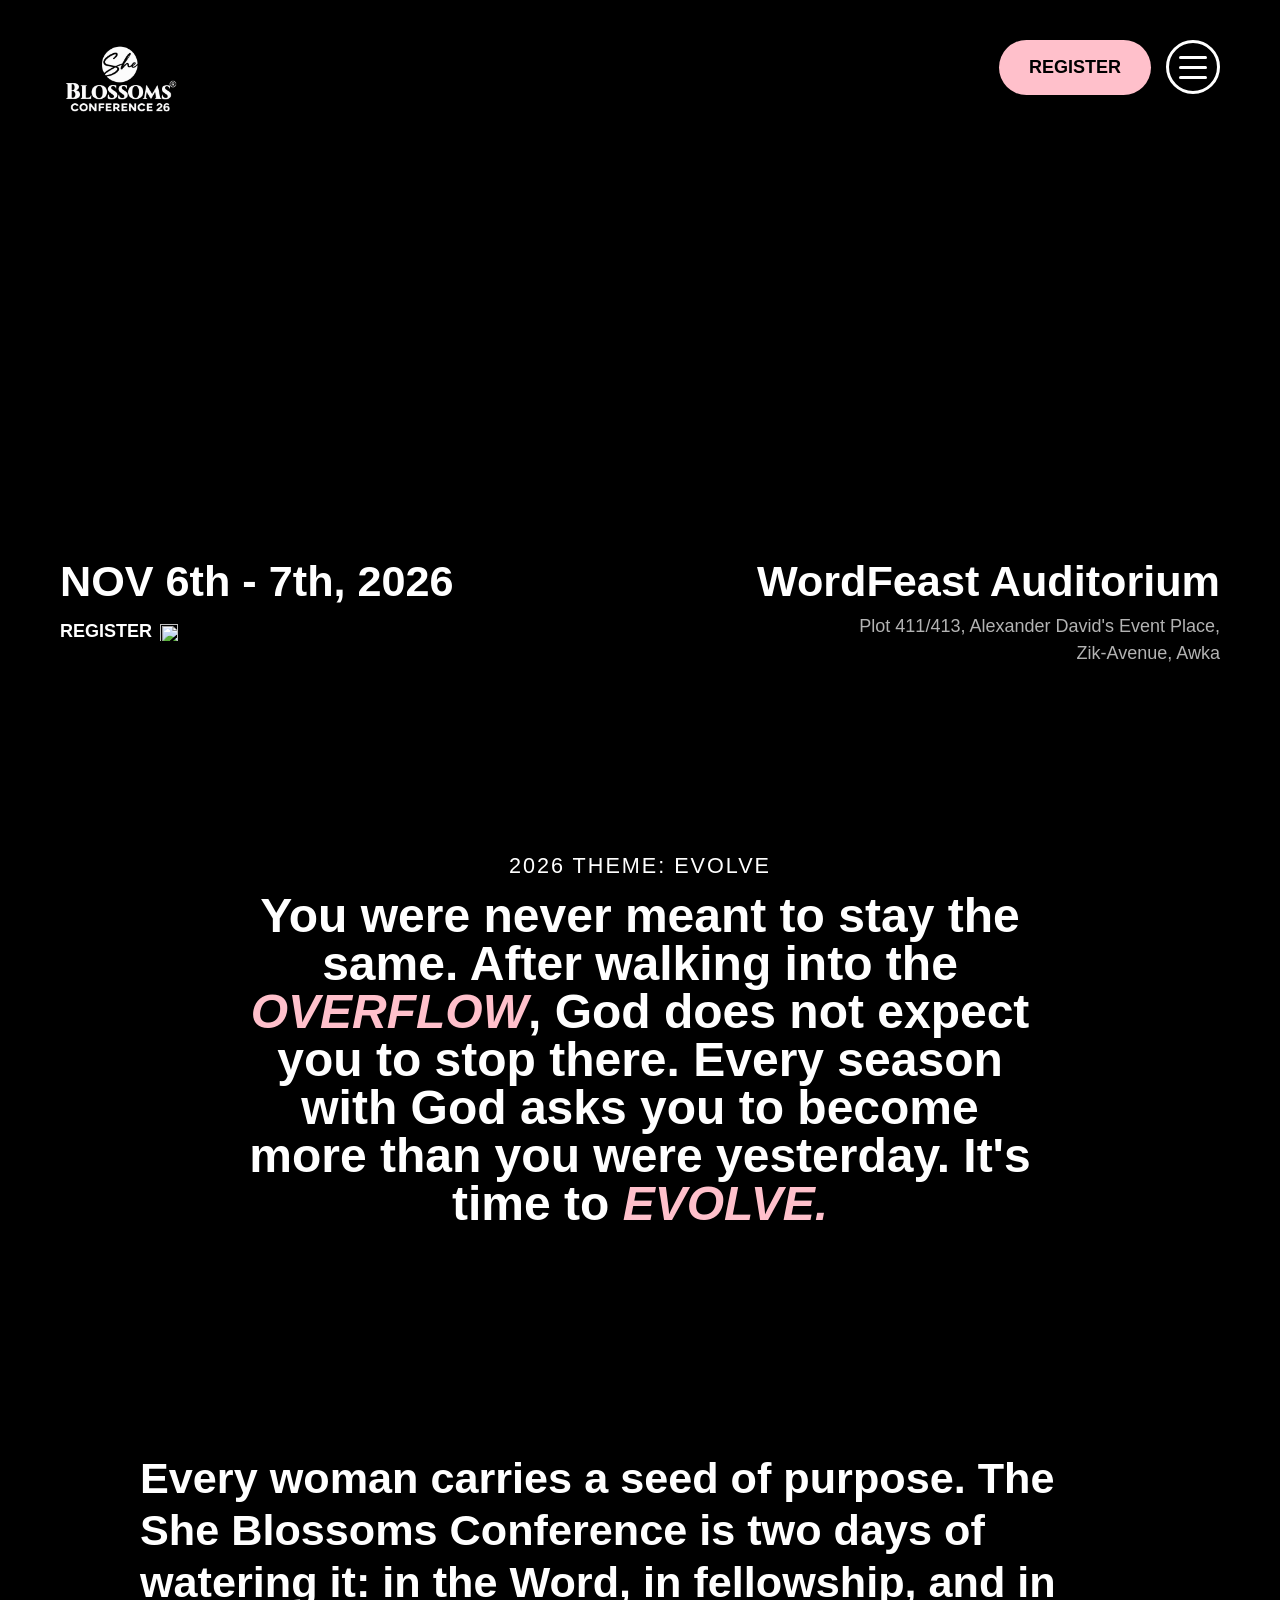
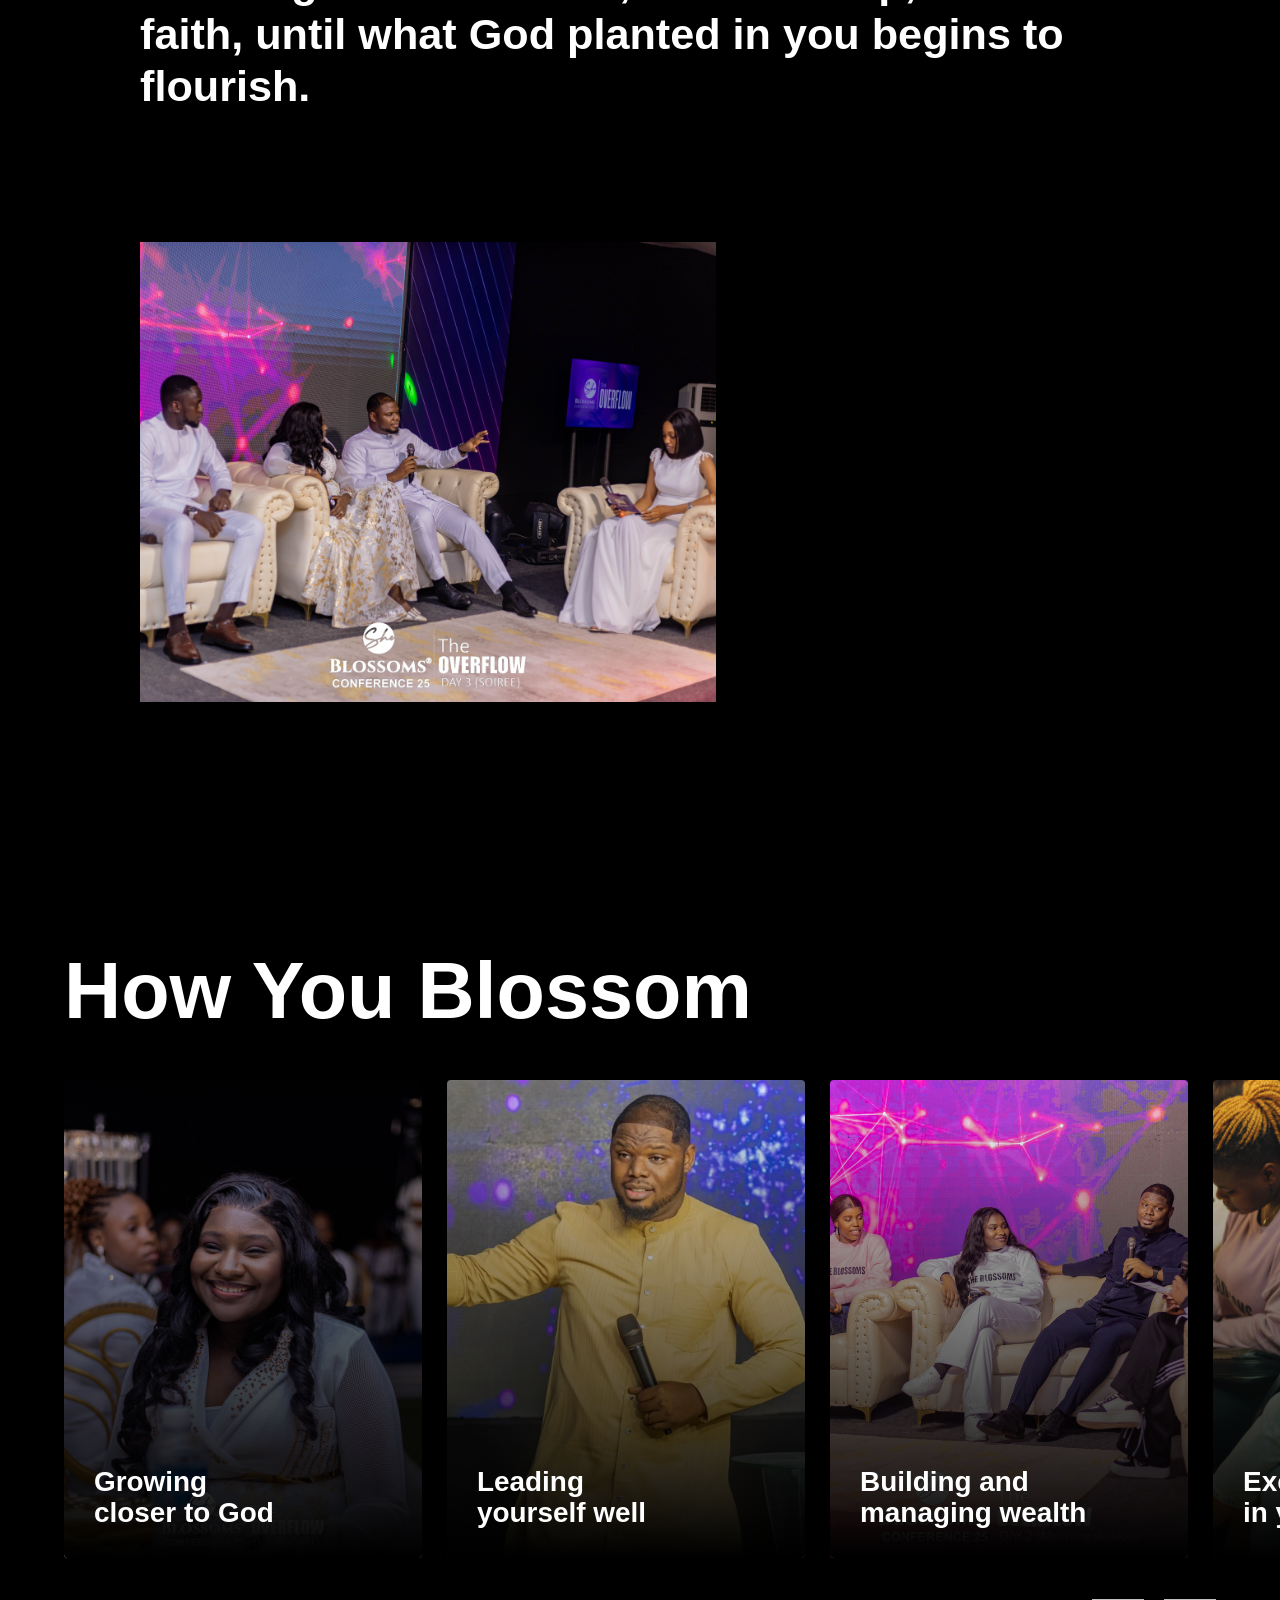
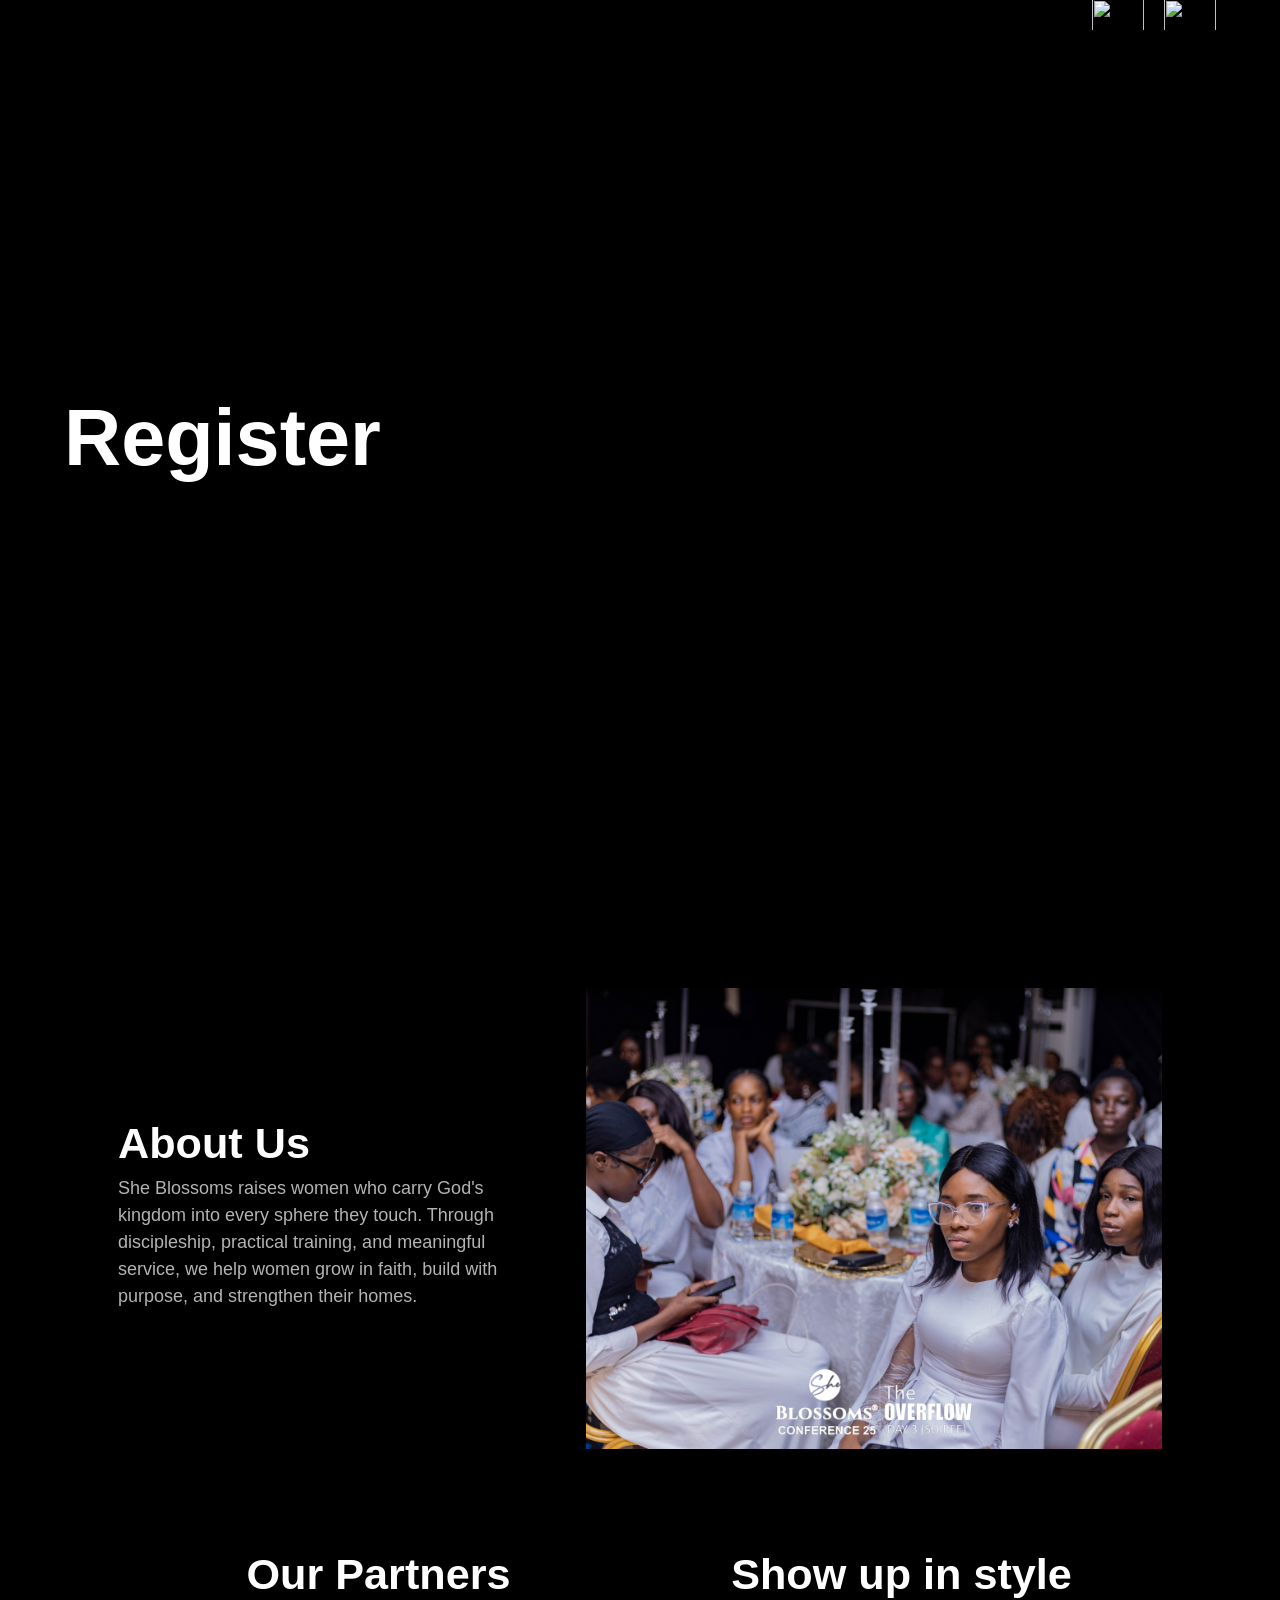
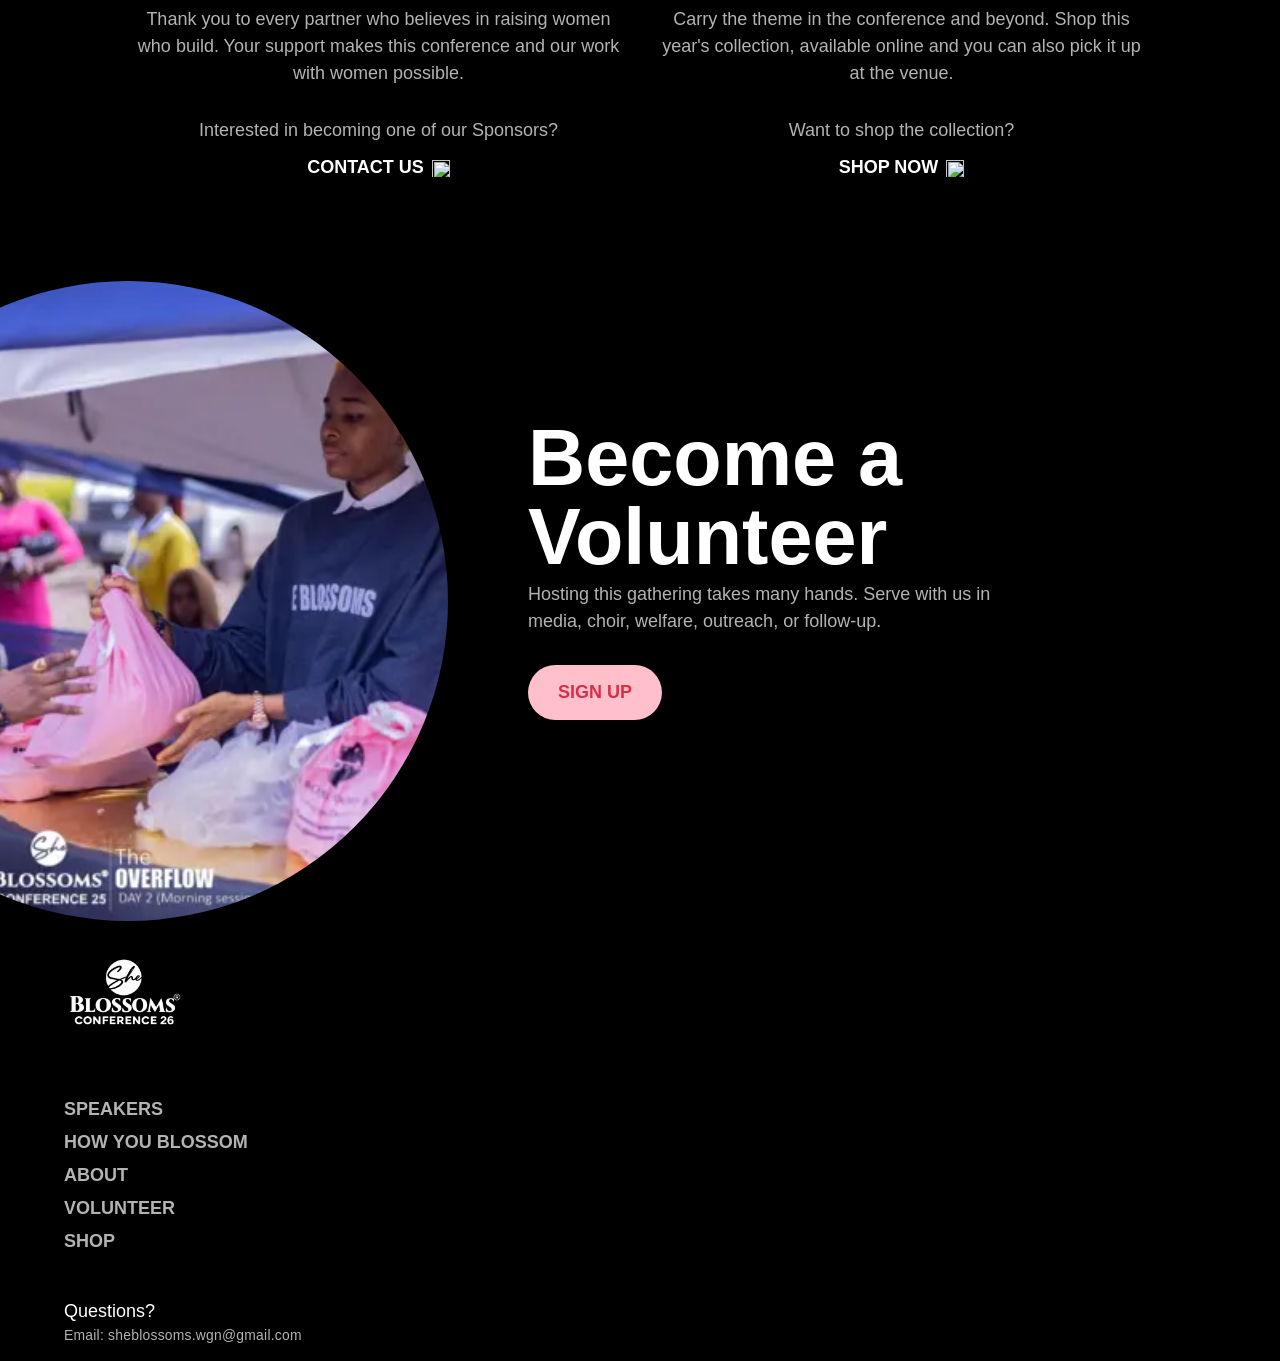
==== commit 85b7df25: "edit shop link" ====
--- a/index.html
+++ b/index.html
@@ -859,10 +859,10 @@
             </div> -->
             <div class="sponsor-cta">
               <p>Want to shop the collection?</p><a data-w-id="29f9be1a-8245-462c-0aae-44a49f165563"
-                href="mailto:info@oceanprograms.com?subject=Interested%20in%20becoming%20an%20Ocean%20Conference%20Sponsor"
+                href="shop.html"
                 class="arrow-link w-inline-block">
                 <div>Shop Now</div><img
-                  src="shop.html"
+                  src="https://cdn.prod.website-files.com/5db723eefbe1d737beb3a228/5db723eefbe1d714c0b3a26d_icon-arrow-sm.svg"
                   alt="" class="arrow-icon-sm" />
               </a>
             </div>
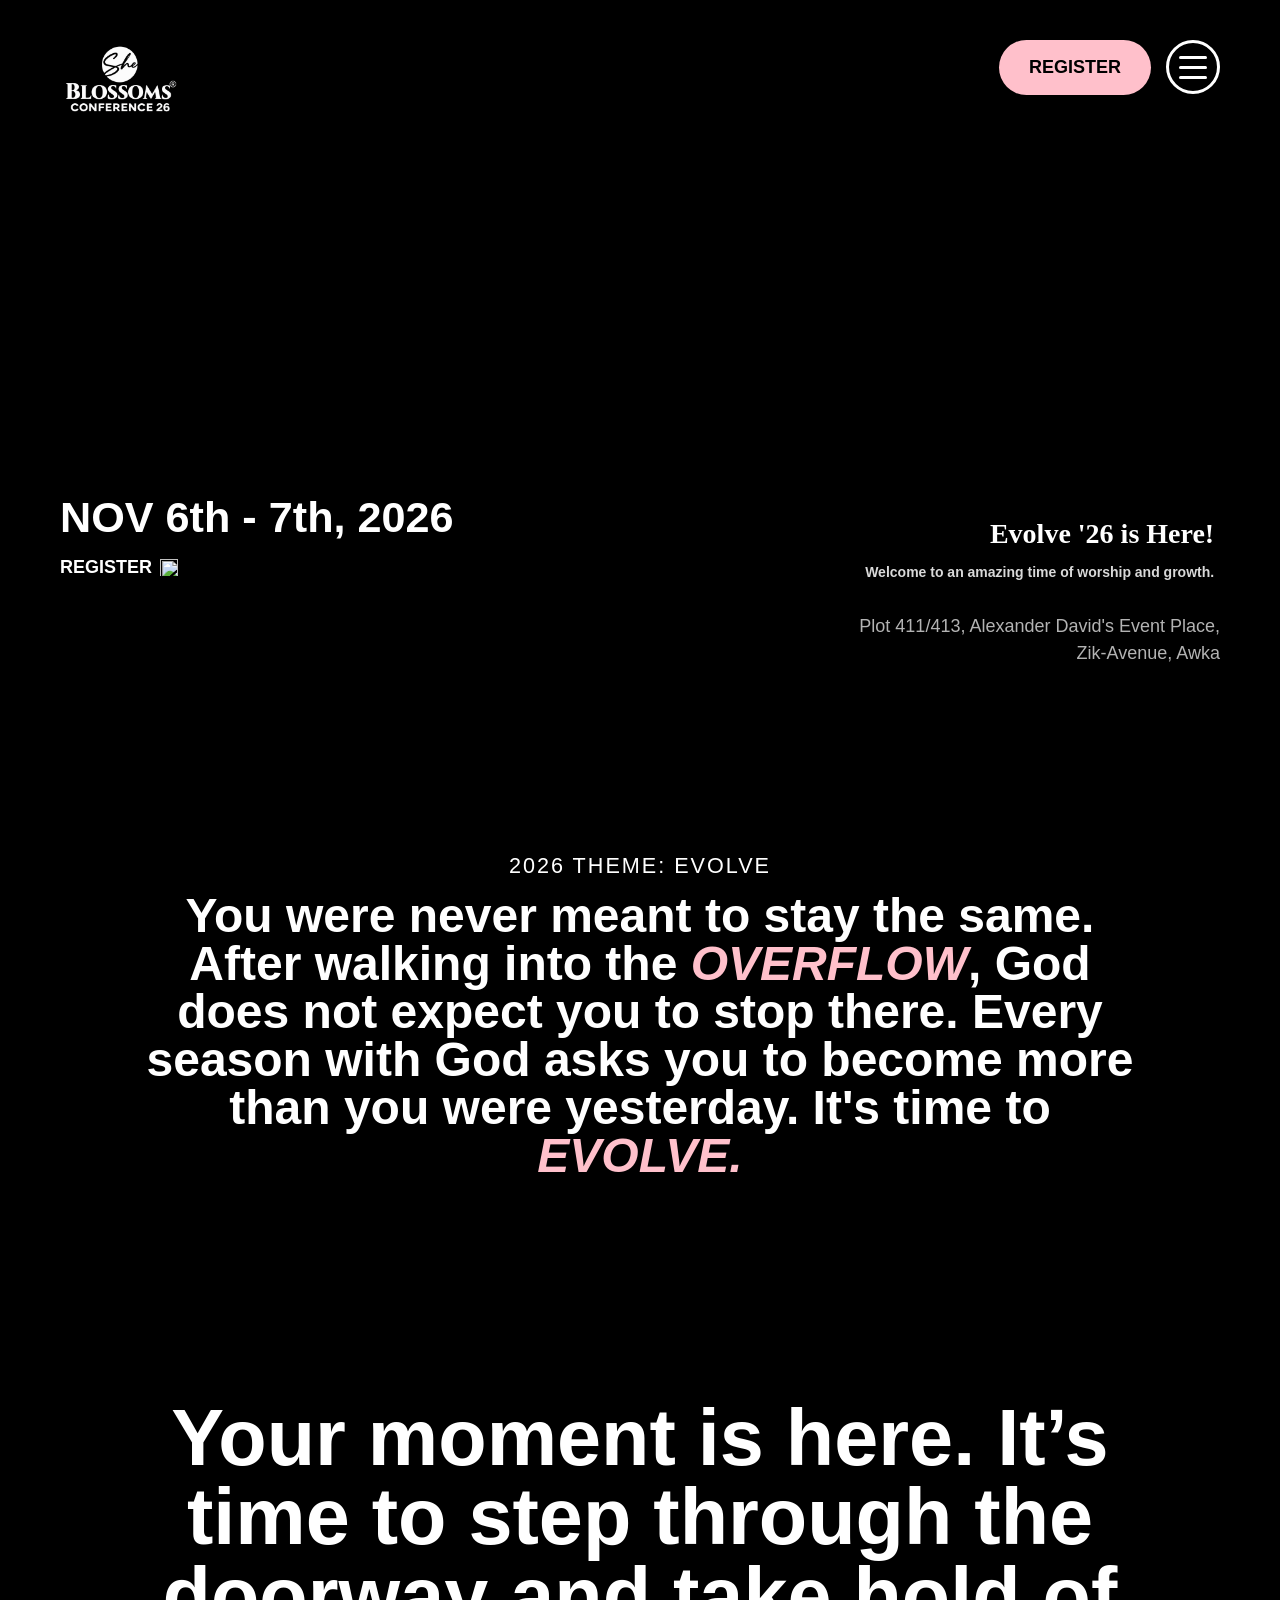
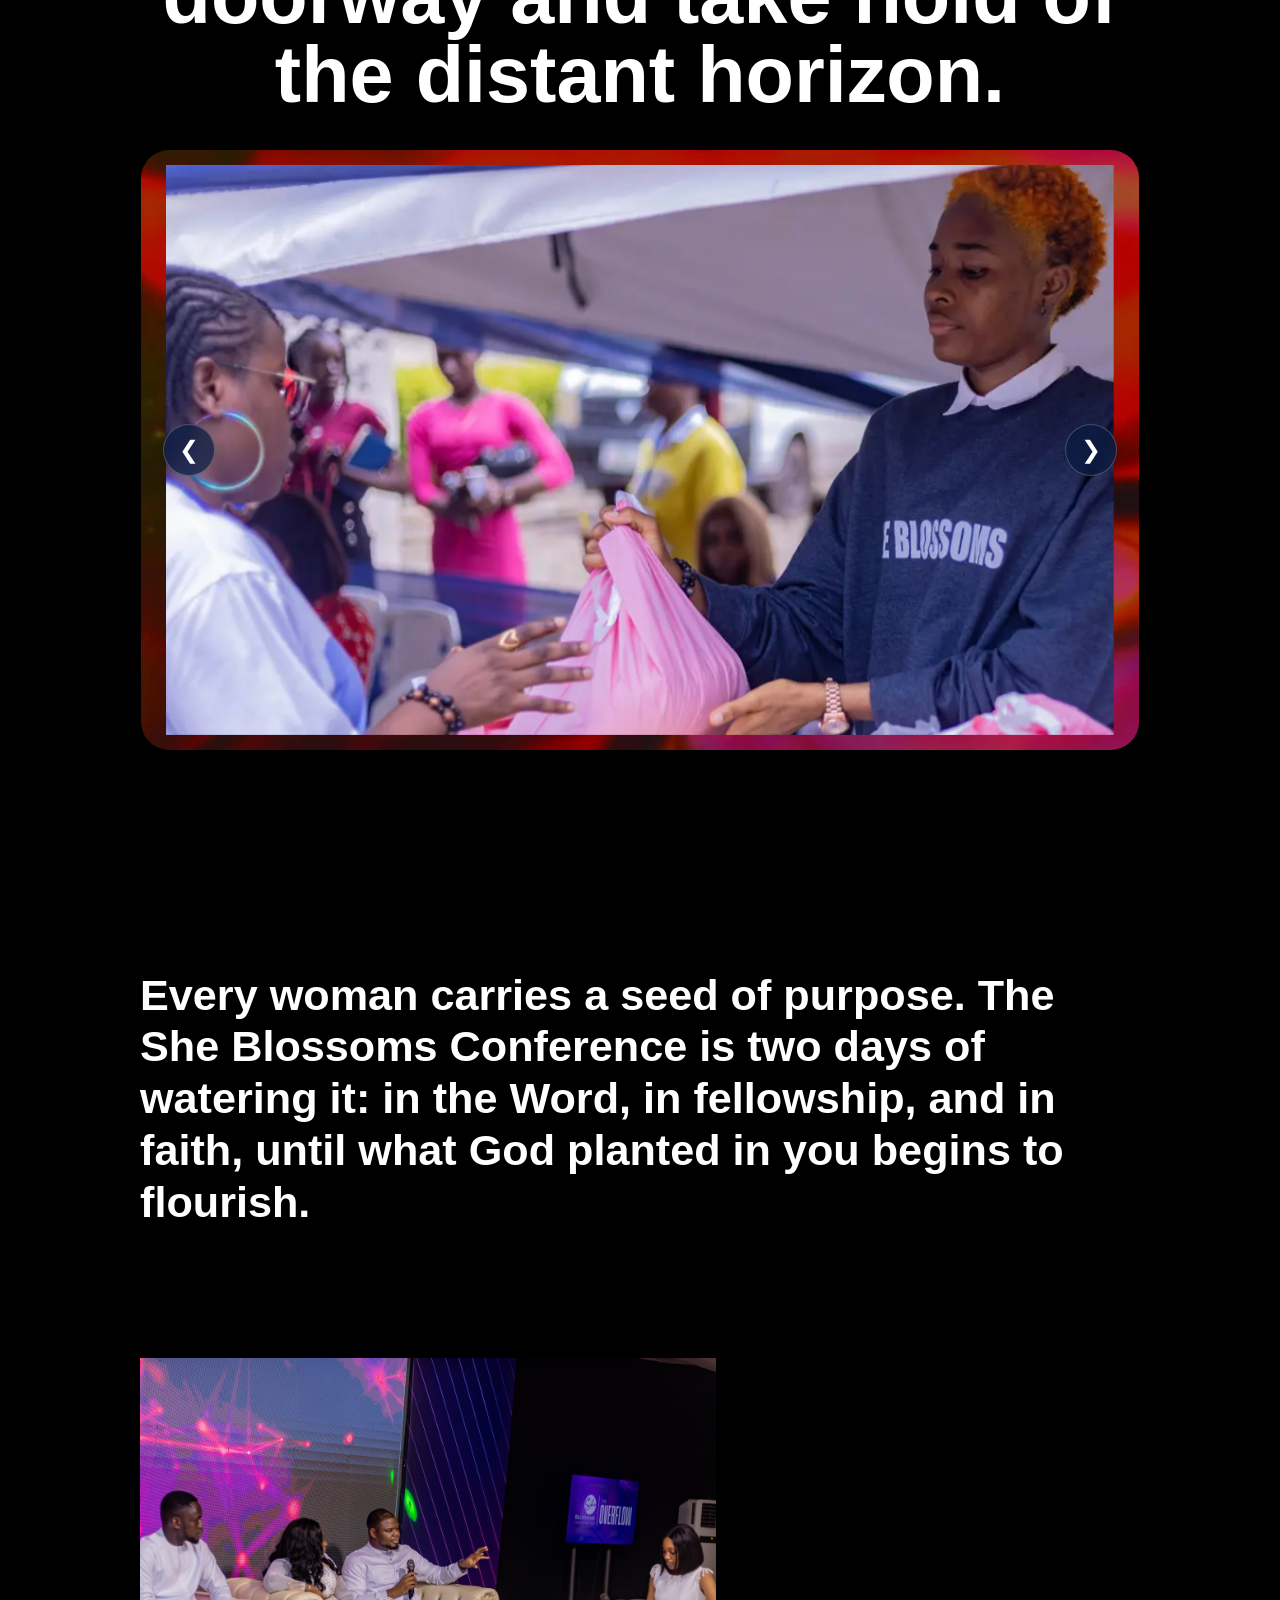
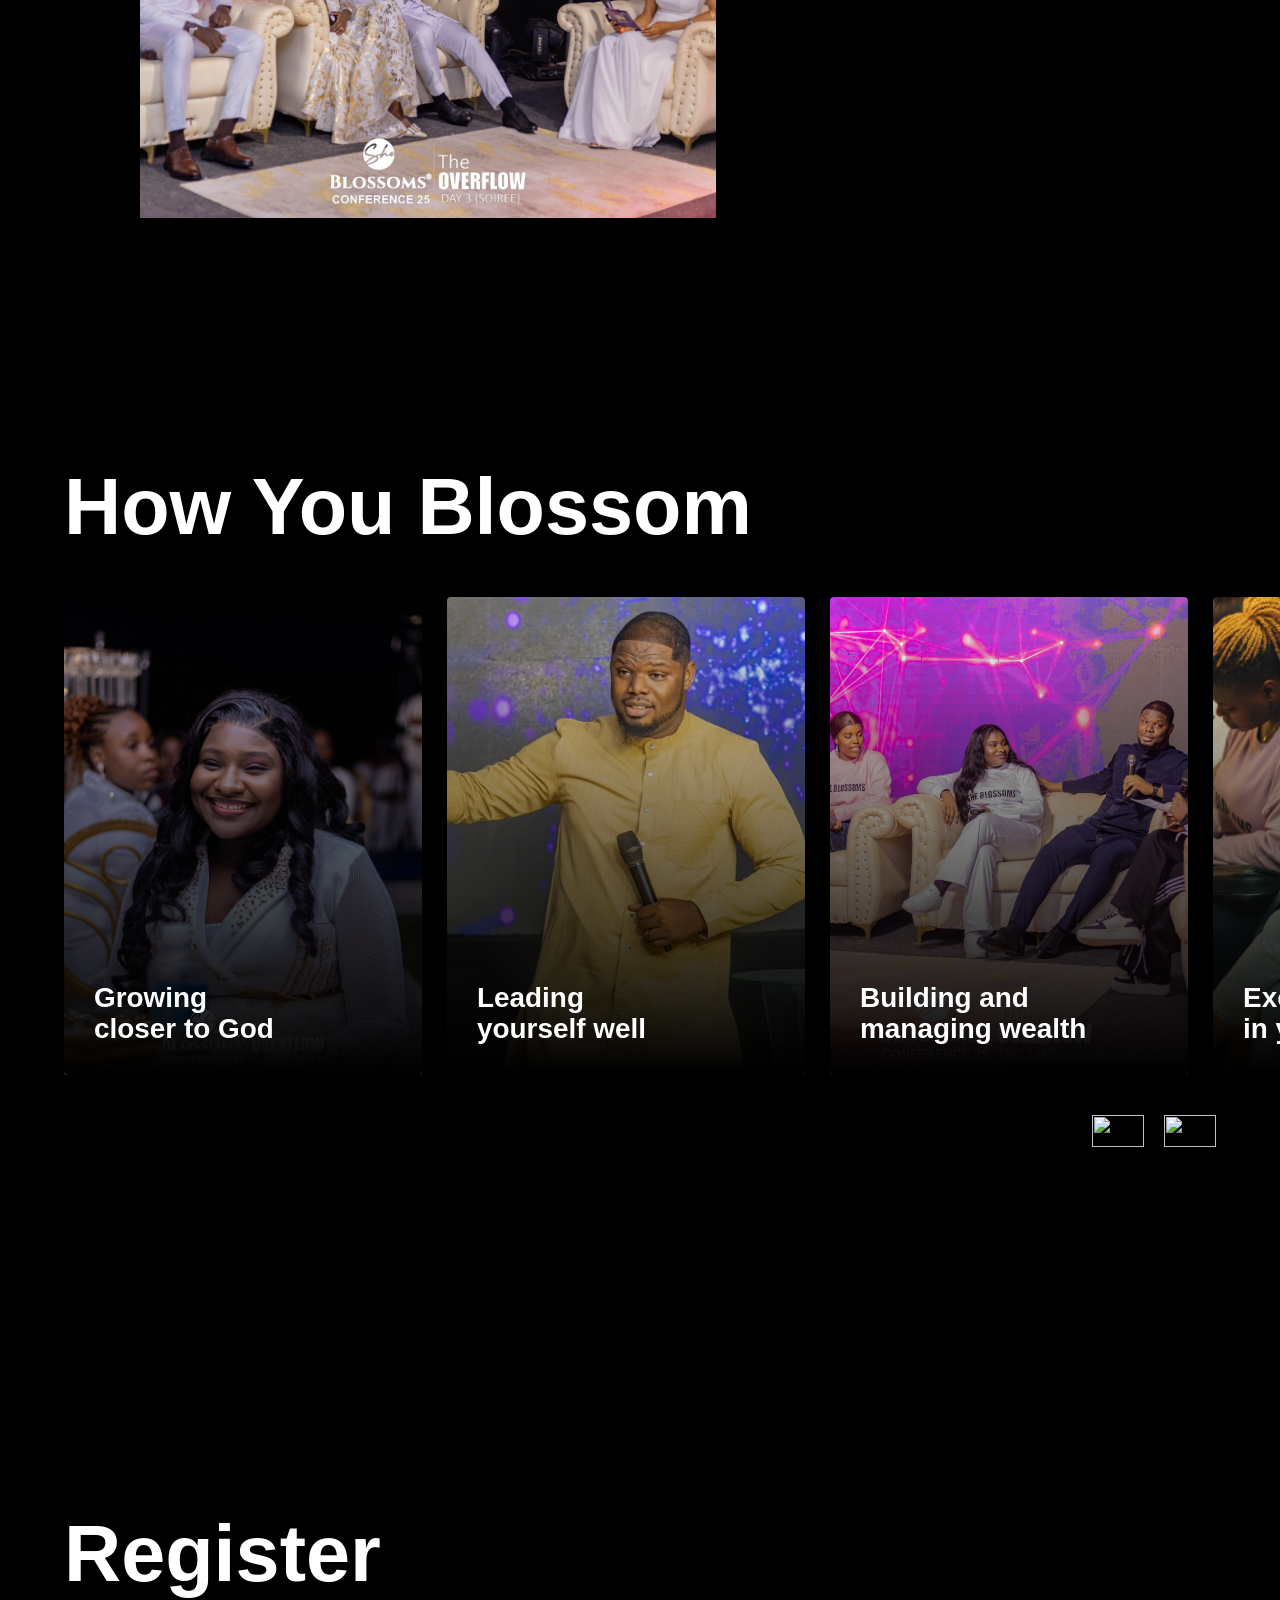
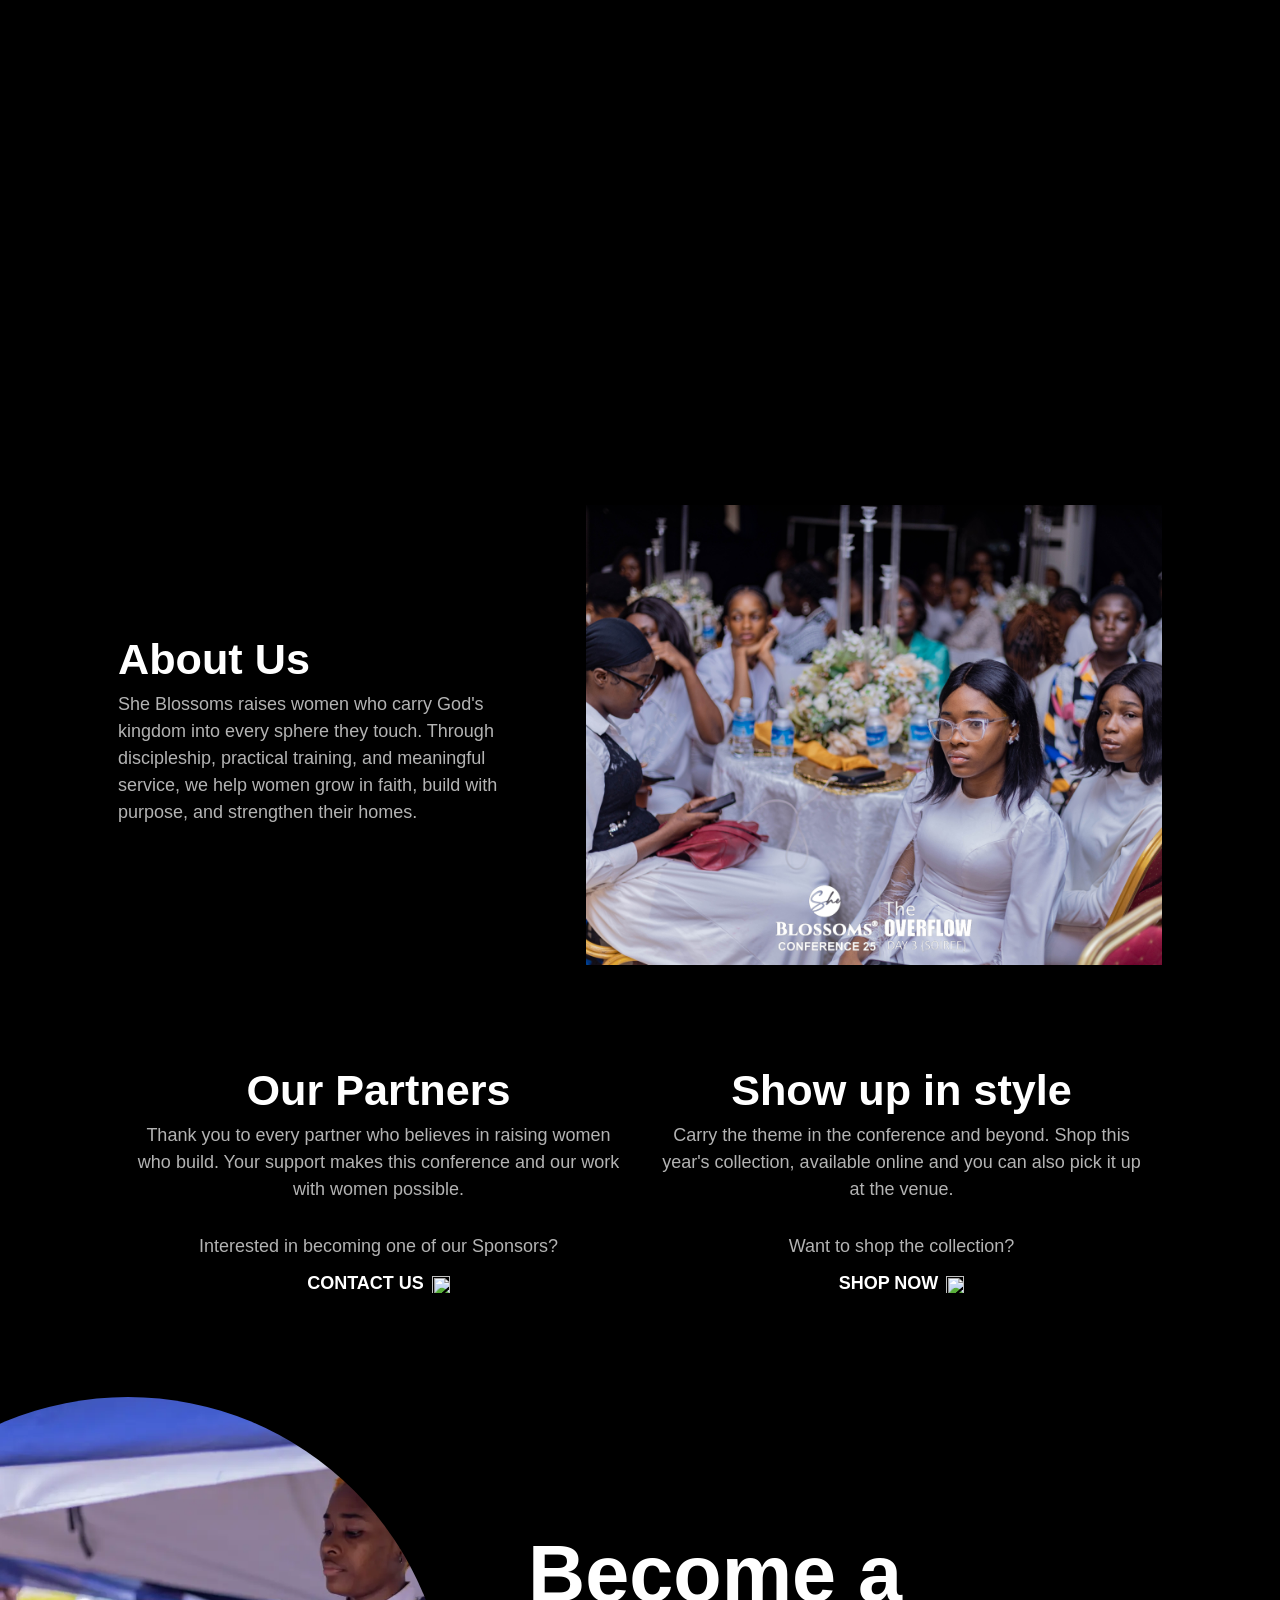
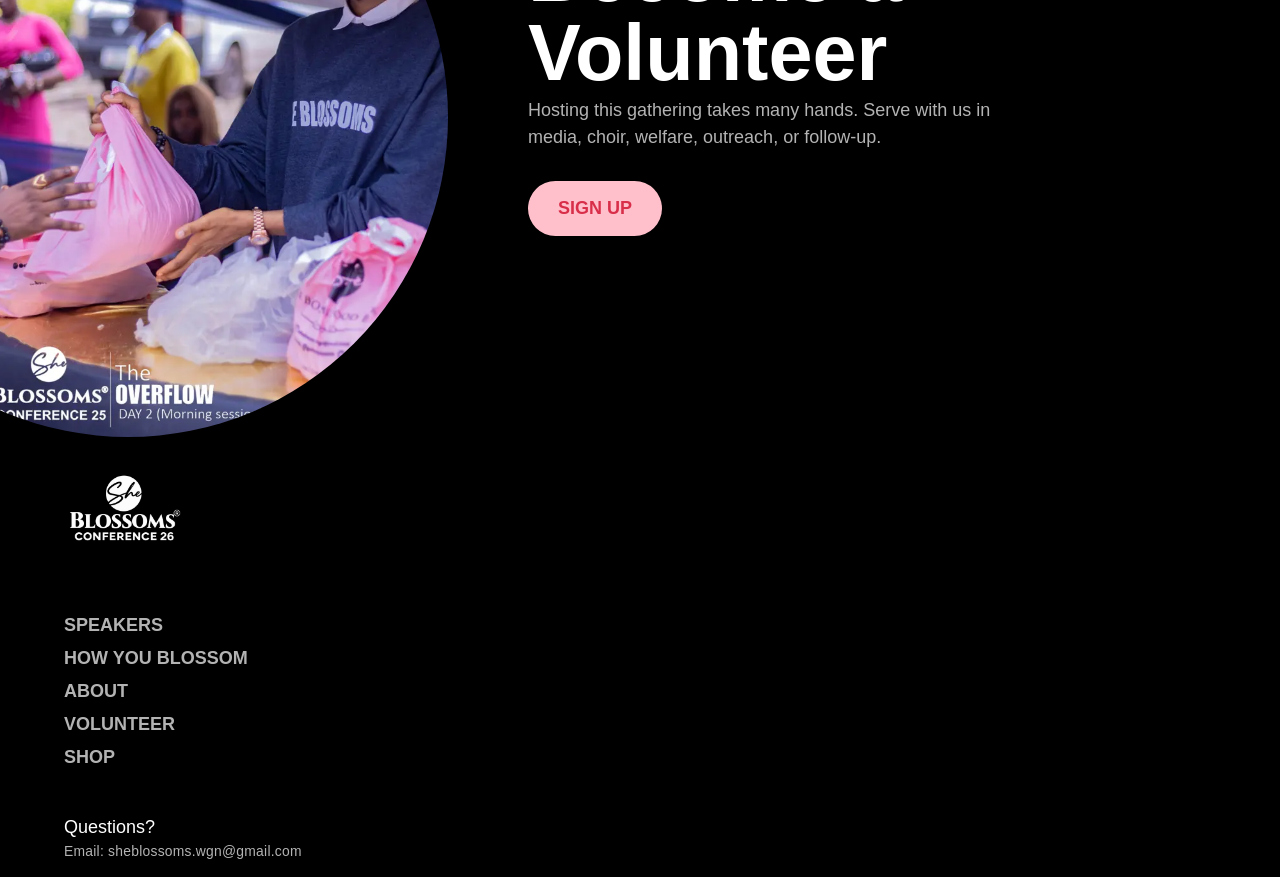
==== commit 8ed8920a: "add countdown and image slider" ====
--- a/index.html
+++ b/index.html
@@ -12,7 +12,11 @@
   <meta content="width=device-width, initial-scale=1" name="viewport" />
   <link href="/css/style.css" rel="stylesheet" type="text/css" />
   <link rel="stylesheet" href="/css/test.css">
+  <link rel="stylesheet" href="/css/countdown.css">
+  <link rel="stylesheet" href="/css/image-slider.css">
+  <script src="/js/image-slider.js" defer></script>
   <script src="/js/form.js" defer></script>
+  <script src="/js/countdown.js" defer></script>
 
    <!-- Script for emailjs -->
     <script type="text/javascript"
@@ -548,7 +552,28 @@
             </div>
           </a><a href="#travel" itemprop="location" itemscope="itemscope" itemtype="https://forms.gle/FEyEK2WKtBPYnewW9"
             class="hero-link text-align-right w-inline-block">
-            <h2 itemprop="name" class="h2-small">WordFeast Auditorium</h2>
+            <h2 itemprop="name" class="h2-small countdown">
+              <div class="countdown-item">
+        <span id="days">00</span>
+        <small>Days</small>
+    </div>
+
+    <div class="countdown-item">
+        <span id="hours">00</span>
+        <small>Hrs</small>
+    </div>
+
+    <div class="countdown-item">
+        <span id="minutes">00</span>
+        <small>Mins</small>
+    </div>
+
+    <div class="countdown-item">
+        <span id="seconds">00</span>
+        <small>Secs</small>
+    </div>
+            
+            </h2>
             <p itemprop="address">Plot 411/413, Alexander David's Event Place, <br />Zik-Avenue, Awka</p>
           </a>
           <div class="header-overlay absolute-overlay"></div>
@@ -590,6 +615,73 @@
     </div>
   </header>
 
+  <!-- IMAGE SLIDER -->
+   <div class="theme-content">
+    <div data-w-id="e953738a-1d5a-f4c1-dc50-9951ff06529a" class="container max-width-806">
+      <div class="overline-lg">&nbsp;</div>
+      <h2>
+        Your moment is here. It’s time to step through the doorway and take hold of the distant horizon.
+      </h2>
+
+      <div class="theme-slider">
+        <div class="theme-slider-track">
+
+          <div class="theme-slide">
+            <img src="images/1H4A0007-1000w.webp" alt="">
+          </div>
+
+          <div class="theme-slide">
+            <img src="images/lady-one.jpg" alt="">
+          </div>
+
+          <div class="theme-slide">
+            <img src="images/lady-two.jpg" alt="">
+          </div>
+
+          <div class="theme-slide">
+            <img src="images/partner-image.jpg" alt="">
+          </div>
+
+          <div class="theme-slide">
+            <img src="images/wealth-management.jpg" alt="">
+          </div>
+
+          <div class="theme-slide">
+            <img src="images/next-generation.jpg" alt="">
+          </div>
+
+          <div class="theme-slide">
+            <img src="images/Hero-img-two.jpg" alt="">
+          </div>
+
+          <div class="theme-slide">
+            <img src="images/Hero-img-one.jpg" alt="">
+          </div>
+
+          <div class="theme-slide">
+            <img src="images/excellence.jpg" alt="">
+          </div>
+
+          <div class="theme-slide">
+            <img src="images/about-us.jpg" alt="">
+          </div>
+
+        </div>
+
+        <button class="theme-slider-btn theme-slider-prev" type="button" aria-label="Previous image">
+          &#10094;
+        </button>
+
+        <button class="theme-slider-btn theme-slider-next" type="button" aria-label="Next image">
+          &#10095;
+        </button>
+      </div>
+
+    </div>
+
+    <div class="svg__theme-bottom-curves"></div>
+</div>
+
   <!-- HERO 2 -->
   <section id="about" class="section">
     <div class="container max-width-1000 mb-100">
--- a/css/countdown.css
+++ b/css/countdown.css
@@ -0,0 +1,156 @@
+.countdown {
+    display: flex;
+    gap: 14px;
+    line-height: 0;
+}
+
+.countdown-item {
+    display: flex;
+    gap: 5px;
+    align-items: center;
+}
+
+.countdown-item span {
+    font-family: "Playfair Display", serif;
+    font-size: 32px;
+    font-weight: 700;
+    line-height: 1;
+
+    color: #ffffff;
+}
+
+.countdown-item small {
+    margin-top: 8px;
+
+    font-family: "DM Sans", sans-serif;
+    font-size: 11px;
+    font-weight: 600;
+    letter-spacing: 1px;
+    text-transform: uppercase;
+
+    color: #ffb6df;
+}
+
+.countdown-finished {
+    /* width: min(100%, 600px); */
+    margin: 0 auto;
+    padding: 25px 0;
+}
+
+.countdown-finished h2 {
+    margin: 0;
+
+    font-family: "Playfair Display", serif;
+    font-size: 28px;
+    font-weight: 700;
+    line-height: 1.2;
+
+    color: #ffffff;
+}
+
+.countdown-finished p {
+    max-width: 480px;
+    margin: 10px auto 0;
+
+    font-family: "DM Sans", sans-serif;
+    font-size: 14px;
+    line-height: 1.6;
+
+    color: rgba(255, 255, 255, 0.85);
+}
+
+
+/* Mobile */
+
+@media (max-width: 480px) {
+
+    .countdown {
+        gap: 7px;
+    }
+
+    .countdown-item {
+        width: 68px;
+        height: 68px;
+        border-radius: 13px;
+    }
+
+    .countdown-item span {
+        font-size: 21px;
+        letter-spacing: -0.3px;
+    }
+
+    .countdown-item small {
+        font-size: 8px;
+        letter-spacing: 0.7px;
+        margin-top: 5px;
+    }
+
+    .countdown-finished {
+        padding: 25px 18px;
+        border-radius: 20px;
+    }
+
+    .finished-icon {
+        font-size: 32px;
+    }
+
+    .countdown-finished h2 {
+        font-size: 23px;
+    }
+
+    .countdown-finished p {
+        font-size: 13px;
+    }
+}
+
+@media (max-width: 600px) {
+    .countdown {
+        gap: 8px;
+    }
+
+    .countdown-item {
+        width: 70px;
+        height: 70px;
+        border-radius: 14px;
+    }
+
+    .countdown-item span {
+        font-size: 24px;
+    }
+
+    .countdown-item small {
+        font-size: 9px;
+    }
+}
+
+
+/* ========================================
+   TABLET
+======================================== */
+
+@media (max-width: 768px) {
+
+    .countdown {
+        gap: 12px;
+    }
+
+    .countdown-item {
+        width: 80px;
+        height: 80px;
+        border-radius: 16px;
+    }
+
+    .countdown-item span {
+        font-size: 25px;
+    }
+
+    .countdown-item small {
+        font-size: 9px;
+        margin-top: 6px;
+    }
+}
+
+
+
+
+
--- a/css/image-slider.css
+++ b/css/image-slider.css
@@ -0,0 +1,385 @@
+/* =========================================
+   SHE BLOSSOMS IMAGE SLIDER
+========================================= */
+
+.theme-content .container.max-width-806 {
+    /*
+     * Make the slider section wider than the
+     * original 806px container.
+     */
+    width: 75vw;
+    max-width: none;
+
+    margin-left: auto;
+    margin-right: auto;
+}
+
+
+/* =========================================
+   SLIDER FRAME
+========================================= */
+
+.theme-slider {
+    position: relative;
+
+    width: 100%;
+    max-width: none;
+
+    margin: 35px auto 0;
+
+    overflow: hidden;
+
+    border-radius: 28px;
+
+    background: url(/images/bg-texture-red.jpg);
+
+    isolation: isolate;
+}
+
+
+/* =========================================
+   SLIDER TRACK
+========================================= */
+
+.theme-slider-track {
+    display: flex;
+
+    width: 100%;
+    margin: 0;
+    padding: 0;
+
+    will-change: transform;
+
+    transition:
+        transform 800ms cubic-bezier(
+            0.22,
+            1,
+            0.36,
+            1
+        );
+}
+
+
+/* =========================================
+   INDIVIDUAL SLIDE
+========================================= */
+
+.theme-slide {
+    position: relative;
+
+    flex: 0 0 100%;
+    width: 100%;
+    min-width: 100%;
+
+    margin: 0;
+    padding: 0;
+
+    overflow: hidden;
+}
+
+
+/* =========================================
+   IMAGE
+========================================= */
+
+.theme-slide img {
+    display: block;
+
+    width: 100%;
+    height: 100%;
+
+    max-width: none;
+
+    object-fit: cover;
+  object-position: center 25%; 
+    scale: 0.95; 
+
+    margin: 0;
+    padding: 0;
+
+    border: 0;
+
+    user-select: none;
+    -webkit-user-select: none;
+    -webkit-user-drag: none;
+
+    backface-visibility: hidden;
+    -webkit-backface-visibility: hidden;
+
+    transform: translateZ(0);
+}
+
+
+/* =========================================
+   NAVIGATION BUTTONS
+========================================= */
+
+.theme-slider-btn {
+    position: absolute;
+
+    top: 50%;
+    transform: translateY(-50%);
+
+    z-index: 20;
+
+    width: 52px;
+    height: 52px;
+
+    display: flex;
+    align-items: center;
+    justify-content: center;
+
+    padding: 0;
+
+    border: 1px solid rgba(255, 255, 255, 0.22);
+
+    border-radius: 50%;
+
+    background: rgba(7, 25, 65, 0.72);
+
+    color: #ffffff;
+
+    font-family: Arial, sans-serif;
+    font-size: 24px;
+    line-height: 1;
+
+    cursor: pointer;
+
+    backdrop-filter: blur(10px);
+    -webkit-backdrop-filter: blur(10px);
+
+    box-shadow:
+        0 8px 25px rgba(0, 0, 0, 0.18);
+
+    transition:
+        background 0.25s ease,
+        border-color 0.25s ease,
+        transform 0.25s ease;
+}
+
+
+/* Previous */
+
+.theme-slider-prev {
+    left: 22px;
+}
+
+
+/* Next */
+
+.theme-slider-next {
+    right: 22px;
+}
+
+
+/* Hover */
+
+.theme-slider-btn:hover {
+    background: #ec4899;
+    border-color: #ec4899;
+
+    transform:
+        translateY(-50%)
+        scale(1.08);
+}
+
+
+/* Active */
+
+.theme-slider-btn:active {
+    transform:
+        translateY(-50%)
+        scale(0.96);
+}
+
+
+/* Focus */
+
+.theme-slider-btn:focus-visible {
+    outline: 3px solid #ffb6df;
+    outline-offset: 3px;
+}
+
+
+/* =========================================
+   LARGE DESKTOP
+========================================= */
+
+@media (min-width: 1400px) {
+
+    .theme-content .container.max-width-806 {
+        width: 75vw;
+    }
+
+    .theme-slide img {
+        height: 680px;
+    }
+}
+
+
+/* =========================================
+   DESKTOP
+========================================= */
+
+@media (min-width: 992px) and (max-width: 1399px) {
+
+    .theme-content .container.max-width-806 {
+        width: 78vw;
+    }
+
+    .theme-slide img {
+        height: 600px;
+    }
+}
+
+
+/* =========================================
+   TABLET
+========================================= */
+
+@media (max-width: 991px) {
+
+    .theme-content .container.max-width-806 {
+        width: 85vw;
+        max-width: none;
+    }
+
+    .theme-slider {
+        border-radius: 22px;
+    }
+
+    .theme-slide img {
+        height: 520px;
+    }
+
+    .theme-slider-btn {
+        width: 48px;
+        height: 48px;
+        font-size: 21px;
+    }
+
+    .theme-slider-prev {
+        left: 18px;
+    }
+
+    .theme-slider-next {
+        right: 18px;
+    }
+}
+
+
+/* =========================================
+   MOBILE
+========================================= */
+
+@media (max-width: 767px) {
+
+    .theme-content .container.max-width-806 {
+        width: 92vw;
+        max-width: none;
+    }
+
+    .theme-slider {
+        margin-top: 28px;
+        border-radius: 18px;
+    }
+
+    .theme-slide img {
+        height: 430px;
+    }
+
+    .theme-slider-btn {
+        width: 44px;
+        height: 44px;
+        font-size: 19px;
+    }
+
+    .theme-slider-prev {
+        left: 12px;
+    }
+
+    .theme-slider-next {
+        right: 12px;
+    }
+}
+
+
+/* =========================================
+   SMALL MOBILE
+========================================= */
+
+@media (max-width: 480px) {
+
+    .theme-content .container.max-width-806 {
+        width: 94vw;
+    }
+
+    .theme-slider {
+        margin-top: 24px;
+        border-radius: 15px;
+    }
+
+    .theme-slide img {
+        height: 360px;
+    }
+
+    .theme-slider-btn {
+        width: 40px;
+        height: 40px;
+        font-size: 17px;
+    }
+
+    .theme-slider-prev {
+        left: 9px;
+    }
+
+    .theme-slider-next {
+        right: 9px;
+    }
+}
+
+
+/* =========================================
+   VERY SMALL PHONES
+========================================= */
+
+@media (max-width: 360px) {
+
+    .theme-content .container.max-width-806 {
+        width: 95vw;
+    }
+
+    .theme-slide img {
+        height: 320px;
+    }
+
+    .theme-slider-btn {
+        width: 36px;
+        height: 36px;
+        font-size: 15px;
+    }
+
+    .theme-slider-prev {
+        left: 7px;
+    }
+
+    .theme-slider-next {
+        right: 7px;
+    }
+}
+
+
+/* =========================================
+   REDUCED MOTION
+========================================= */
+
+@media (prefers-reduced-motion: reduce) {
+
+    .theme-slider-track {
+        transition: none !important;
+    }
+
+    .theme-slider-btn {
+        transition: none;
+    }
+}
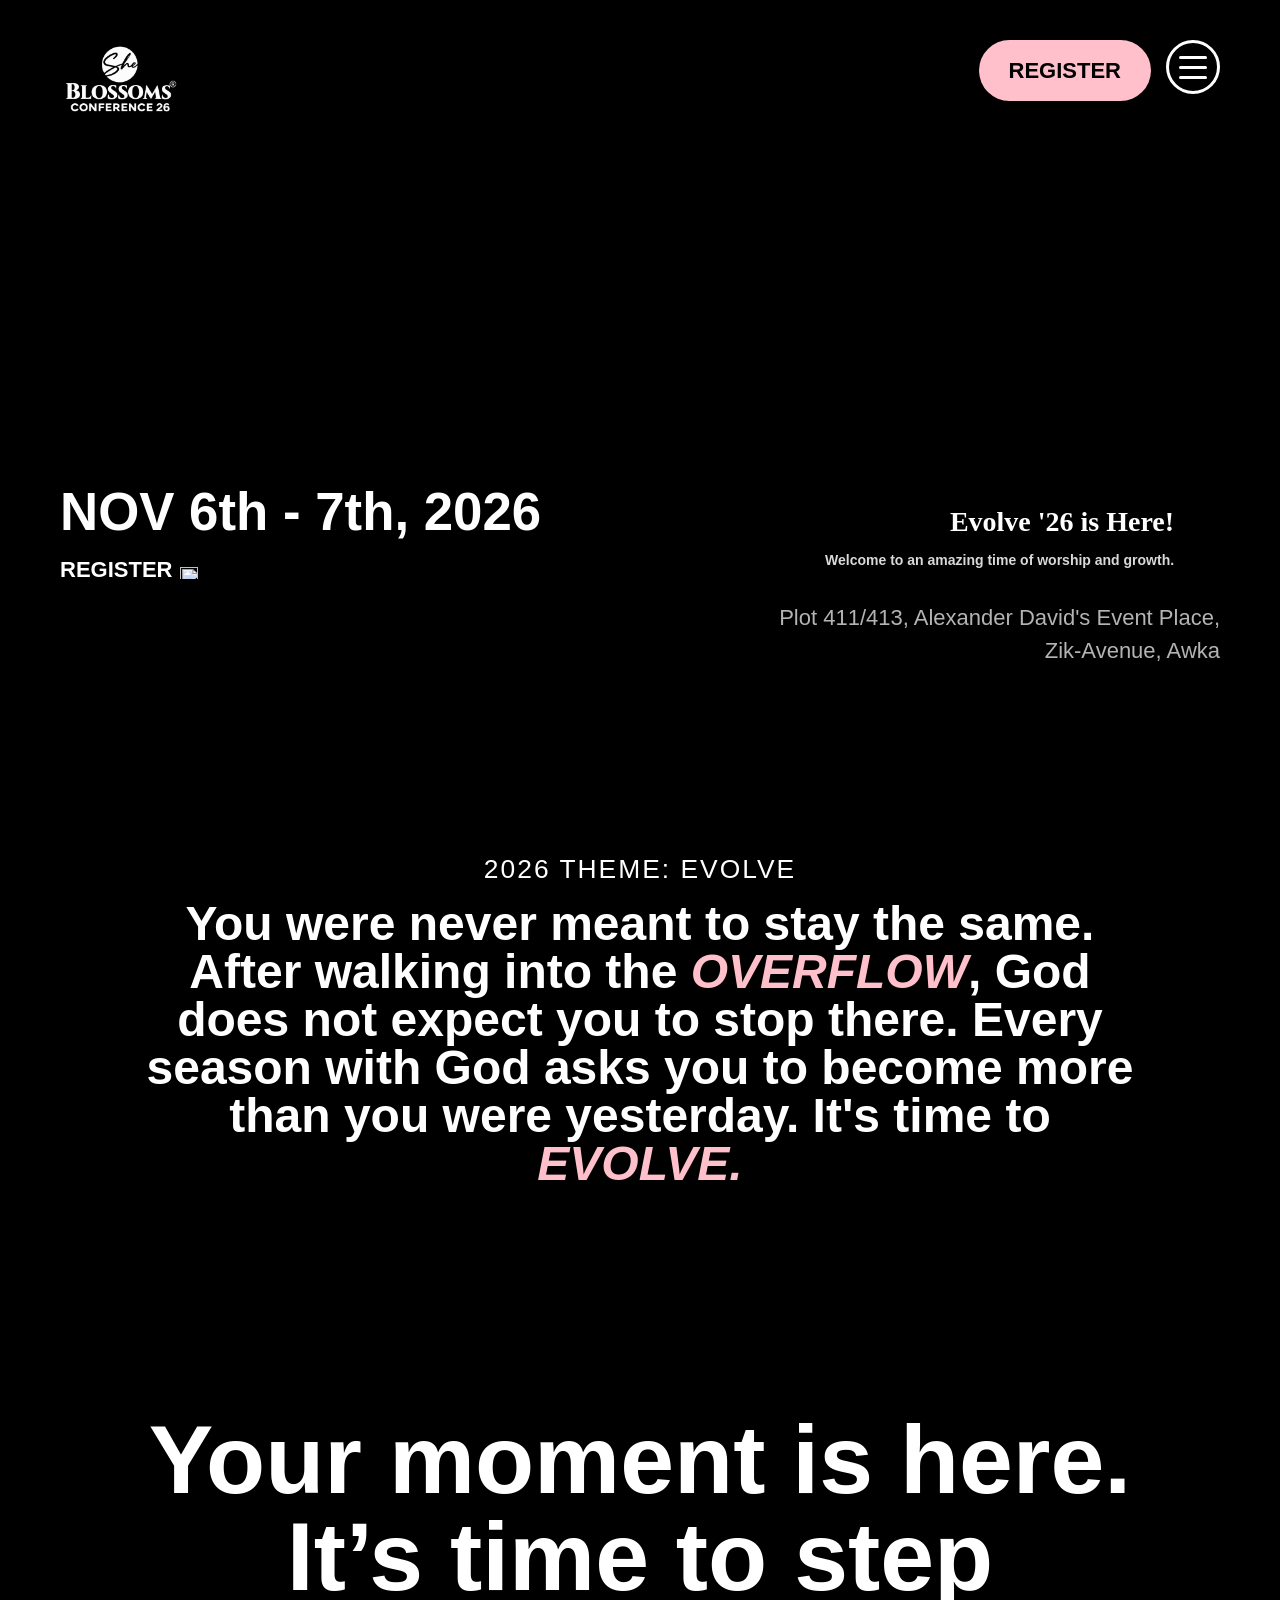
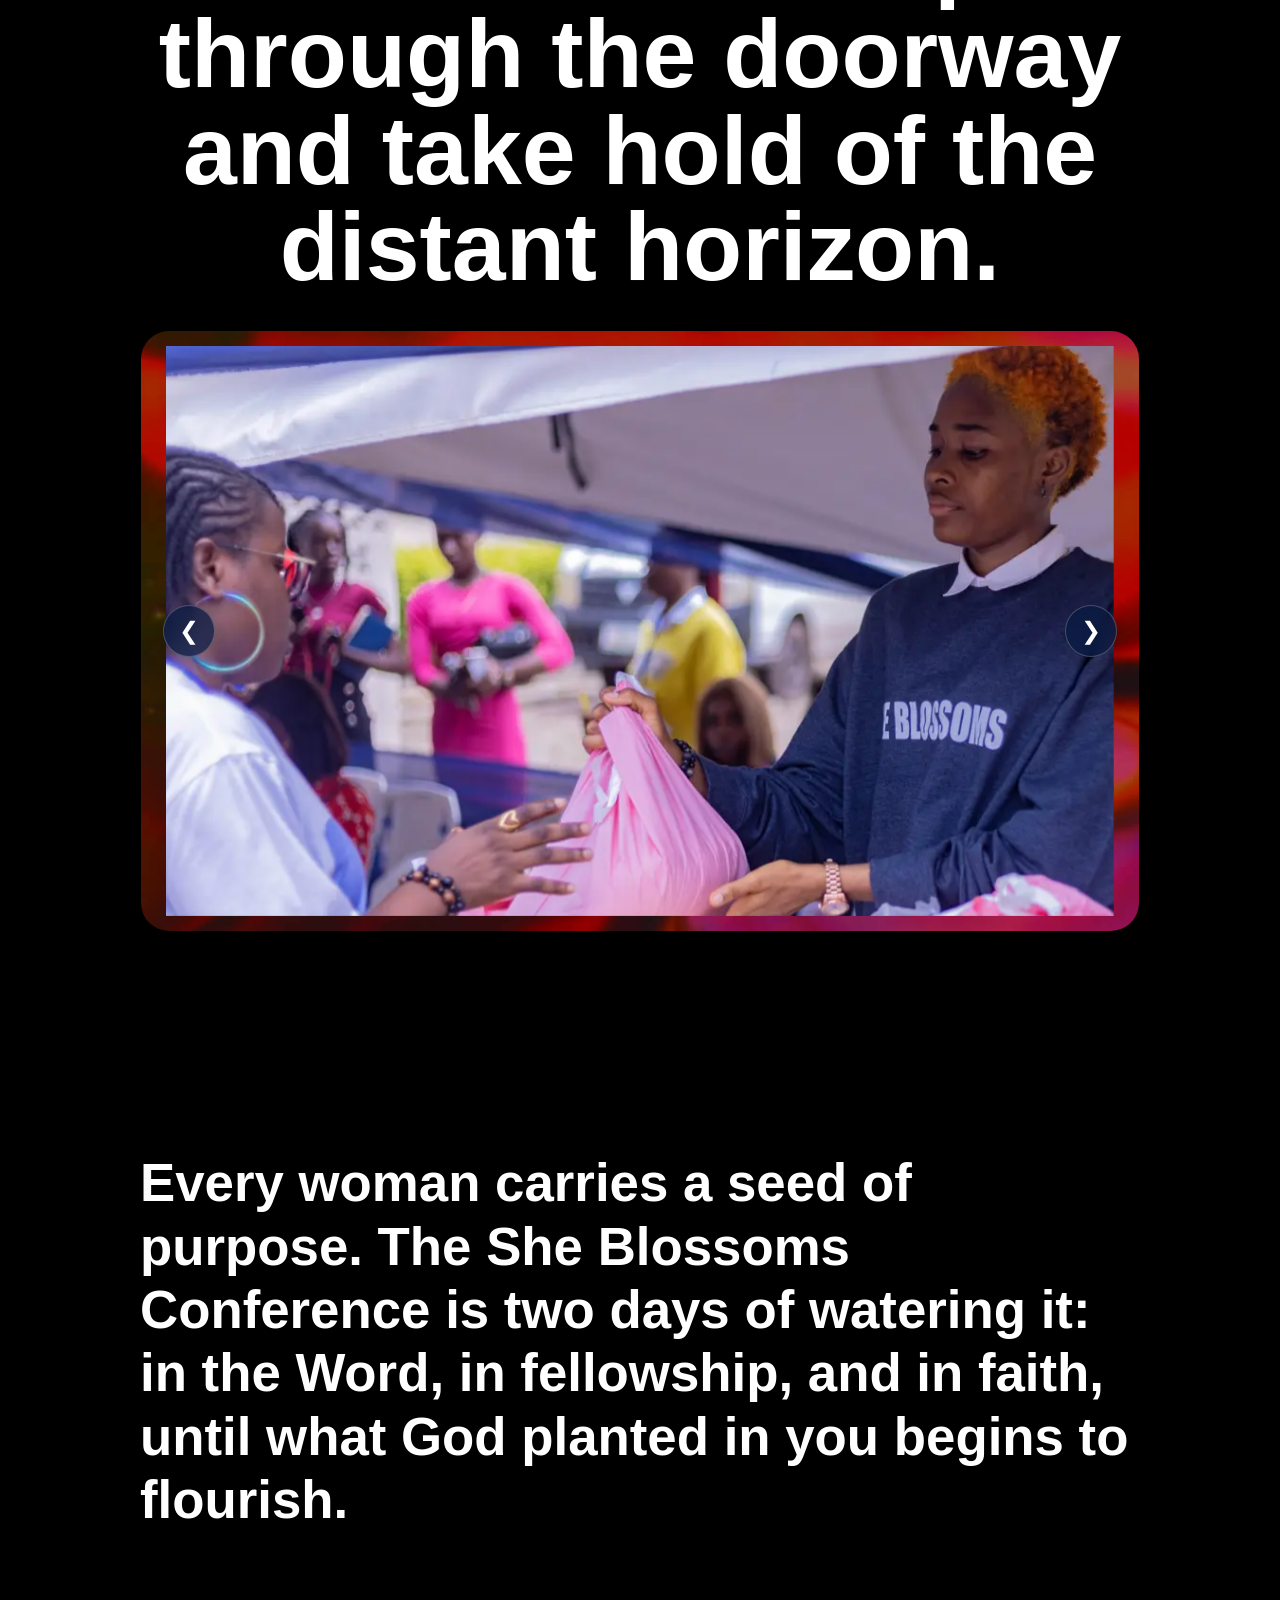
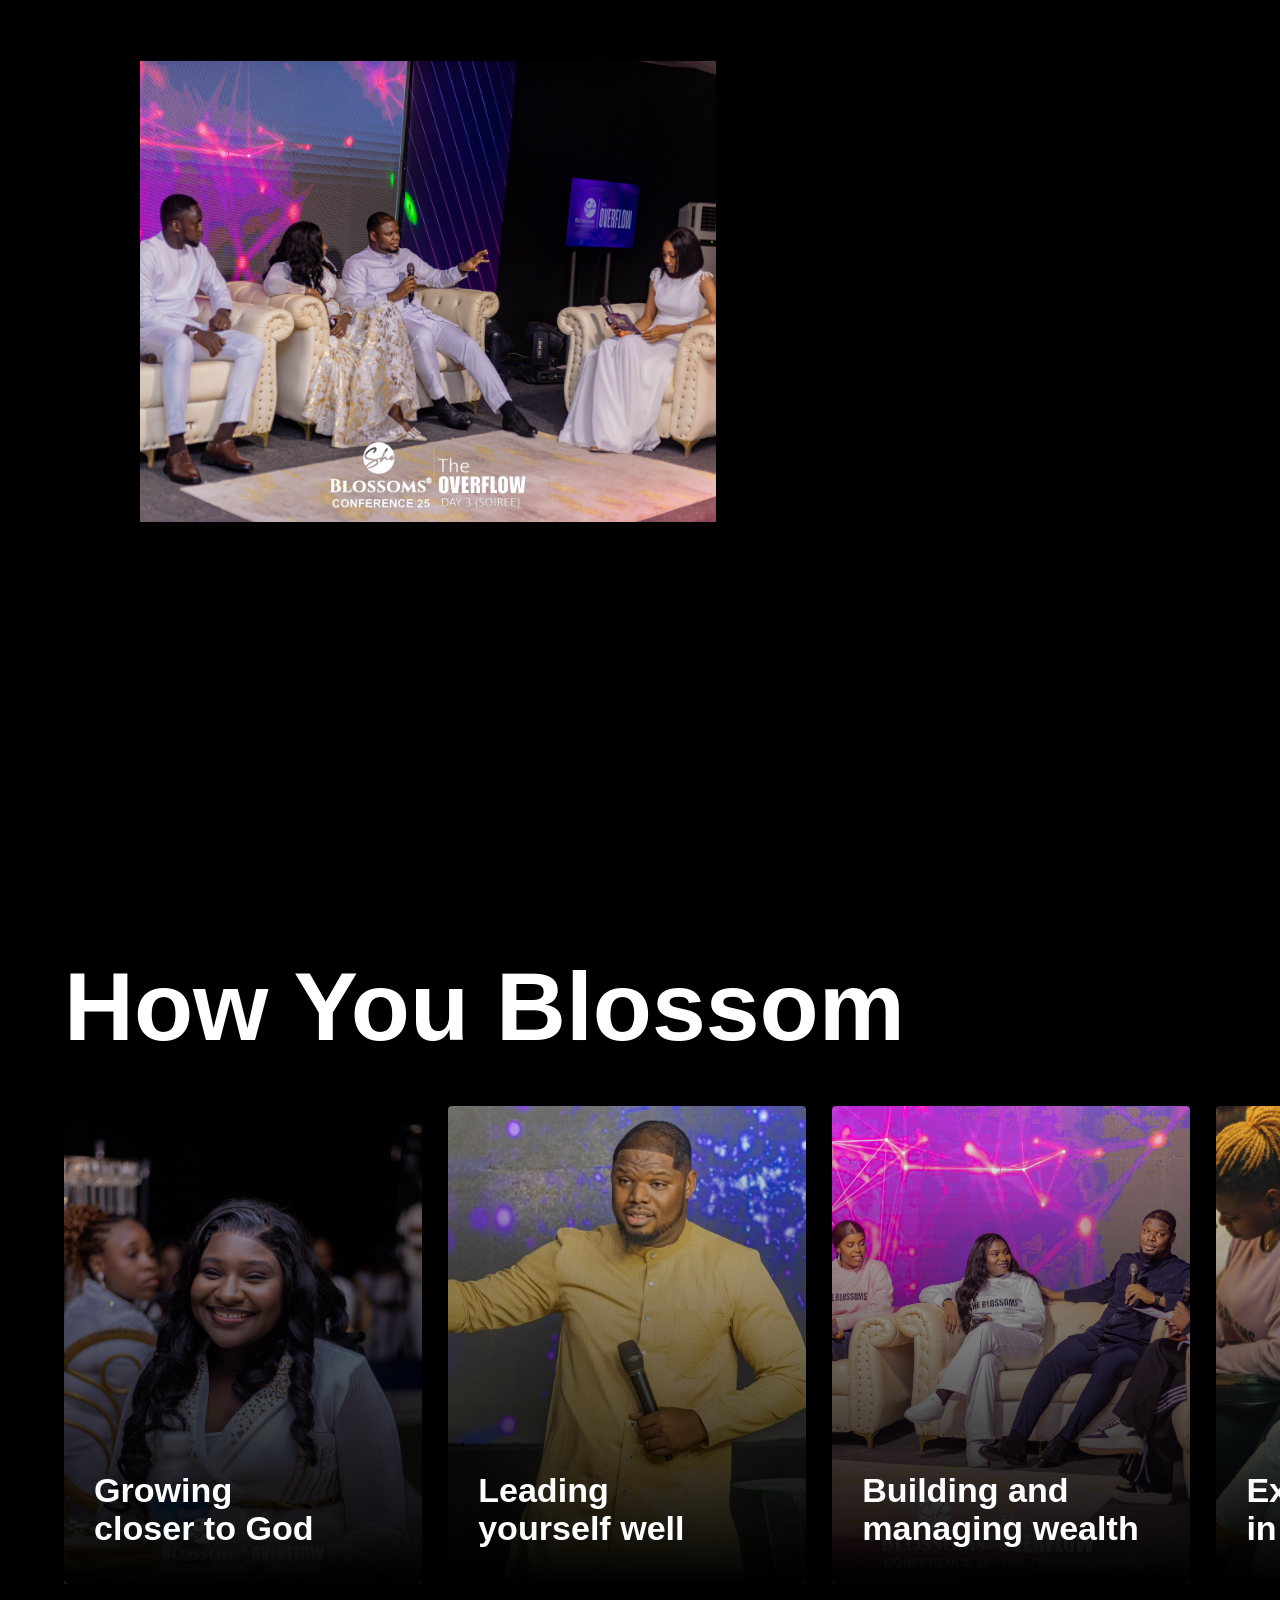
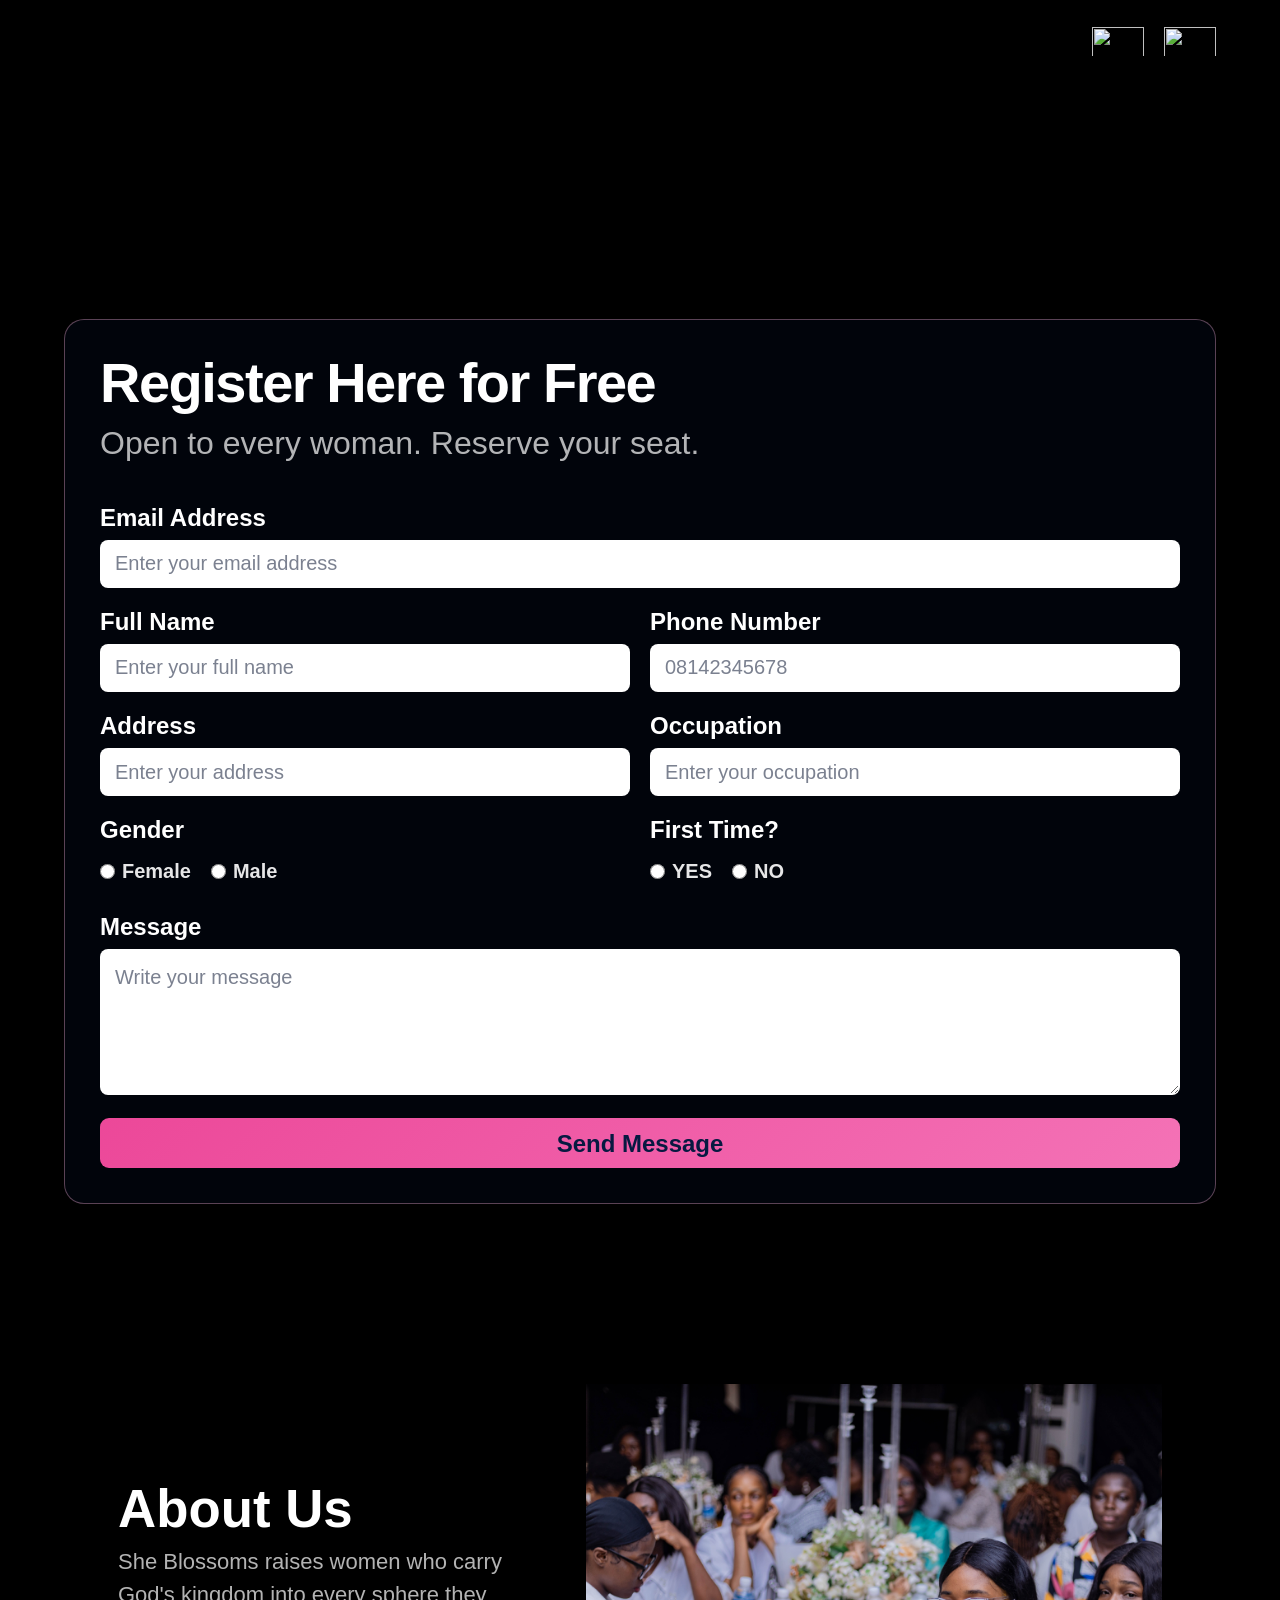
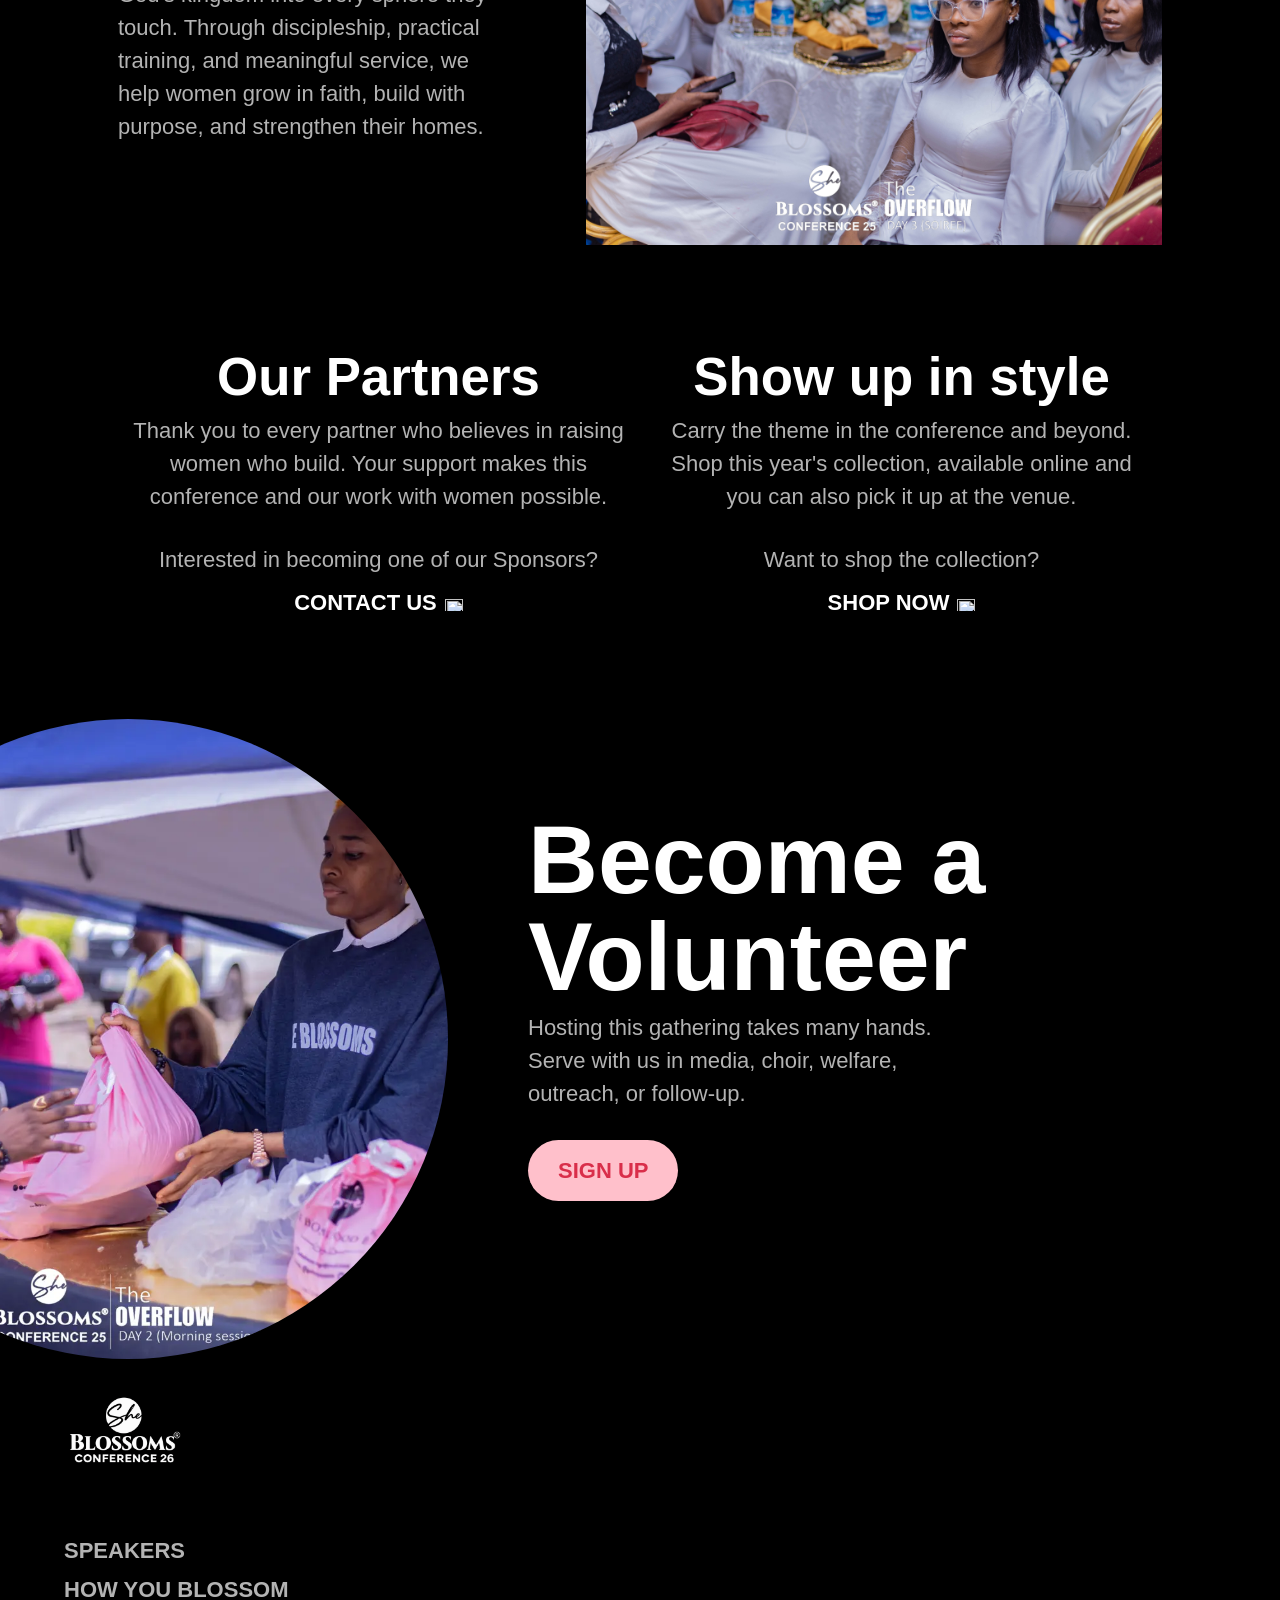
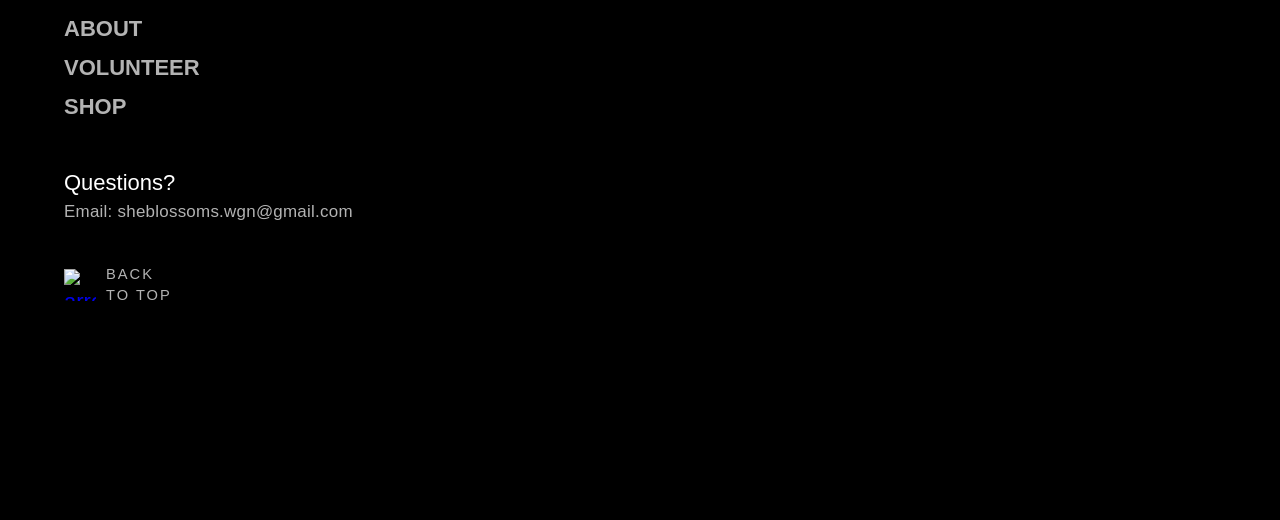
==== commit 7108edb2: "add form and card" ====
--- a/index.html
+++ b/index.html
@@ -17,6 +17,8 @@
   <script src="/js/image-slider.js" defer></script>
   <script src="/js/form.js" defer></script>
   <script src="/js/countdown.js" defer></script>
+  <link rel="stylesheet" href="/css/form.css">
+    <script src="/js/form.js" defer></script>
 
    <!-- Script for emailjs -->
     <script type="text/javascript"
@@ -841,41 +843,163 @@
         <div class="slider-nav w-slider-nav w-round"></div>
       </div>
     </div>
+
+    <!-- REGISTRATION -->
     <div id="register" class="register-cta">
       <div class="svg__register-top-curve"></div>
       <div class="cta-overlay">
         <div class="container">
-          <div class="flex-between">
-            <div>
-              <h2>Register</h2>
-            </div>
-            <div>
-              <div itemscope="itemscope" itemtype="https://schema.org/AggregateOffer" itemprop="offers"
-                class="flex-horizontal">
-                <div data-w-id="c467564b-a1df-27a1-32ee-ed276f3f6667" style="opacity:0" class="register-child">
-                  <h3 class="h3-speaker">FREE ADMISSION</h3>
-                  <h3 itemprop="highPrice" class="mb-30">Open to every woman. Reserve your seat.</h3>
-                </div>
-                <div data-w-id="96d7efa6-2679-73ff-c0b8-73ec993fb3d3" style="opacity:0" class="register-child ml-50">
-                  <!-- <h3 class="h3-speaker">Student Admission</h3> -->
-                  <!-- <h3 itemprop="lowPrice" class="mb-30">$49</h3> -->
-                </div>
-                <div class="display-none">
-                  <div itemprop="availability">In Stock</div>
-                  <div itemprop="priceCurrency">USD</div>
-                  <div itemprop="url"><a
-                      href="https://forms.gle/FEyEK2WKtBPYnewW9"></a>
-                  </div>
-                </div>
-              </div>
-              <div data-w-id="991042c0-2404-c864-263d-cb8a59b57a90" style="opacity:0" class="w-embed w-script"><a href="https://forms.gle/FEyEK2WKtBPYnewW9"
-                    rel="noopener noreferrer" target="_blank">
-                <button class="button register-button"
-                  type="button">Register</button></a>
-              </div>
-            </div>
-          </div>
-        </div>
+           <div class="contact-us">
+
+    <div class="register-intro">
+        <h2>Register Here for Free</h2>
+        <p>Open to every woman. Reserve your seat.</p>
+    </div>
+
+    <form id="contact-form">
+
+        <!-- EMAIL -->
+        <div class="form-field full-width">
+            <p>Email Address</p>
+            <input
+                id="email"
+                type="email"
+                placeholder="Enter your email address"
+                required
+            >
+        </div>
+
+
+        <!-- FULL NAME + PHONE -->
+        <div class="form-row">
+
+            <div class="form-field">
+                <p>Full Name</p>
+                <input
+                    id="name"
+                    type="text"
+                    placeholder="Enter your full name"
+                    required
+                >
+            </div>
+
+            <div class="form-field">
+                <p>Phone Number</p>
+                <input
+                    id="phone-number"
+                    type="tel"
+                    placeholder="08142345678"
+                    required
+                >
+            </div>
+
+        </div>
+
+
+        <!-- ADDRESS + OCCUPATION -->
+        <div class="form-row">
+
+            <div class="form-field">
+                <p>Address</p>
+                <input
+                    id="address"
+                    type="text"
+                    placeholder="Enter your address"
+                    required
+                >
+            </div>
+
+            <div class="form-field">
+                <p>Occupation</p>
+                <input
+                    id="occupation"
+                    type="text"
+                    placeholder="Enter your occupation"
+                    required
+                >
+            </div>
+
+        </div>
+
+
+        <!-- GENDER + FIRST TIME -->
+        <div class="form-row">
+
+            <div class="form-field radio-field">
+                <p>Gender</p>
+
+                <label>
+                    <input
+                        type="radio"
+                        name="gender"
+                        value="Female"
+                        required
+                    >
+                    Female
+                </label>
+
+                <label>
+                    <input
+                        type="radio"
+                        name="gender"
+                        value="Male"
+                    >
+                    Male
+                </label>
+            </div>
+
+
+            <div class="form-field radio-field">
+                <p>First Time?</p>
+
+                <label>
+                    <input
+                        type="radio"
+                        name="first-time"
+                        value="YES"
+                        required
+                    >
+                    YES
+                </label>
+
+                <label>
+                    <input
+                        type="radio"
+                        name="first-time"
+                        value="NO"
+                    >
+                    NO
+                </label>
+            </div>
+
+        </div>
+
+
+        <!-- MESSAGE -->
+        <div class="form-field full-width">
+            <p>Message</p>
+
+            <textarea
+                id="textarea"
+                placeholder="Write your message"
+                rows="4"
+            ></textarea>
+        </div>
+
+
+        <!-- BUTTON -->
+        <button
+            class="contact-btn"
+            type="submit"
+            id="send-button"
+        >
+            Send Message
+        </button>
+
+    </form>
+
+</div>
+</div>
       </div><img
         src="https://cdn.prod.website-files.com/5db723eefbe1d737beb3a228/5db723eefbe1d7518ab3a262_svg__theme-bottom-curve.svg"
         alt="" class="svg__register-bottom-curve" />
@@ -969,9 +1093,7 @@
     <div class="circle-img-container">
       <div class="circle-img-flex">
         <div><img
-            src="images/1H4A0007-1000w.webp" alt="" class="circle-img" style="border-radius: 50%;" 
-  srcset="images/1H4A0007-400w.webp 400w, images/1H4A0007-600w.webp 600w, images/1H4A0007-800w.webp 800w, images/1H4A0007-1000w.webp 1000w, images/become-volunteer.jpg1H4A0007-1200w.webp 1200w, images/become-volunteer.jpg1H4A0007-1600w.webp 1600w, images/1H4A0007-2000w.webp 2000w"
-  sizes="(max-width: 400px) 400px, (max-width: 600px) 600px, (max-width: 800px) 800px, (max-width: 1000px) 1000px, (max-width: 1200px) 1200px, (max-width: 1600px) 1600px, (min-width: 1601px) 2000px"
+            src="images/1H4A0007-1000w.webp" alt="" class="circle-img" style="border-radius: 50%;"
   alt=""
   width="839"
   loading="lazy"
--- a/css/test.css
+++ b/css/test.css
@@ -2193,7 +2193,7 @@
     background-color: #000;
     font-family: 'Helvetica Now', sans-serif;
     color: #fff;
-    font-size: 18px;
+    font-size: 22px;
     line-height: 1.5em;
 }
 
--- a/css/image-slider.css
+++ b/css/image-slider.css
@@ -86,7 +86,7 @@
     display: block;
 
     width: 100%;
-    height: 100%;
+    height: 698px;
 
     max-width: none;
 
--- a/css/form.css
+++ b/css/form.css
@@ -0,0 +1,396 @@
+/* =========================================
+   REGISTER INTRO
+========================================= */
+
+html {
+    font-family: sans-serif;
+    -ms-text-size-adjust: 100%;
+    -webkit-text-size-adjust: 100%;
+}
+
+/* =========================================
+   REGISTER INTRO
+========================================= */
+
+.register-intro {
+    margin-bottom: 35px;
+}
+
+.register-intro h2 {
+    margin: 0 0 8px;
+
+    font-weight: 600;
+
+    font-size: 3.5rem;
+
+    line-height: 1;
+
+    letter-spacing: -1.5px;
+
+    color: #ffffff;
+}
+
+.register-intro p {
+    margin: 0;
+
+    font-size: 2rem;
+
+    line-height: 1.5;
+}
+
+
+/* =========================================
+   FORM CONTAINER / BORDER
+========================================= */
+
+.register-cta .contact-us {
+    width: 100%;
+
+    padding: 35px;
+
+    box-sizing: border-box;
+
+    border: 1px solid rgba(
+        255,
+        182,
+        223,
+        0.35
+    );
+
+    border-radius: 20px;
+
+    background: rgba(
+        7,
+        25,
+        65,
+        0.18
+    );
+
+    box-shadow:
+        0 20px 50px rgba(
+            0,
+            0,
+            0,
+            0.12
+        );
+}
+
+
+/* =========================================
+   FORM
+========================================= */
+
+.register-cta #contact-form {
+    width: 100%;
+}
+
+
+/* =========================================
+   FORM ROW
+========================================= */
+
+.register-cta .form-row {
+    display: grid;
+
+    grid-template-columns: 1fr 1fr;
+
+    gap: 20px;
+
+    width: 100%;
+
+    margin-bottom: 18px;
+}
+
+
+/* =========================================
+   FORM FIELD
+========================================= */
+
+.register-cta .form-field {
+    width: 100%;
+}
+
+.register-cta .form-field.full-width {
+    width: 100%;
+
+    margin-bottom: 18px;
+}
+
+
+/* =========================================
+   LABEL
+========================================= */
+
+.register-cta .form-field p {
+    margin: 0 0 7px;
+
+    font-size: 1.5rem;
+
+    font-weight: 600;
+
+    line-height: 1.3;
+
+    color: #ffffff;
+}
+
+
+/* =========================================
+   INPUTS
+========================================= */
+
+.register-cta .form-field input[type="email"],
+.register-cta .form-field input[type="text"],
+.register-cta .form-field input[type="tel"] {
+
+    display: block;
+
+    width: 100%;
+
+    height: 48px;
+
+    box-sizing: border-box;
+
+    padding: 0 14px;
+
+    border: 1px solid rgba(
+        255,
+        255,
+        255,
+        0.18
+    );
+
+    border-radius: 8px;
+
+    outline: none;
+
+    background: #ffffff;
+
+    color: #172033;
+
+    font-size: 20px;
+}
+
+
+/* =========================================
+   TEXTAREA
+========================================= */
+
+.register-cta .form-field textarea {
+
+    display: block;
+
+    width: 100%;
+
+    min-height: 110px;
+
+    box-sizing: border-box;
+
+    padding: 12px 14px;
+
+    border: 1px solid rgba(
+        255,
+        255,
+        255,
+        0.18
+    );
+
+    border-radius: 8px;
+
+    outline: none;
+
+    resize: vertical;
+
+    background: #ffffff;
+
+    color: #172033;
+
+    font-family: "DM Sans", sans-serif;
+
+    font-size: 20px;
+
+    line-height: 1.5;
+}
+
+
+/* =========================================
+   PLACEHOLDER
+========================================= */
+
+.register-cta .form-field input::placeholder,
+.register-cta .form-field textarea::placeholder {
+
+    color: #7b8190;
+
+    opacity: 1;
+}
+
+
+/* =========================================
+   FOCUS
+========================================= */
+
+.register-cta .form-field input:focus,
+.register-cta .form-field textarea:focus {
+
+    border-color: #ec4899;
+
+    box-shadow:
+        0 0 0 3px rgba(
+            236,
+            72,
+            153,
+            0.15
+        );
+}
+
+
+/* =========================================
+   RADIO FIELD
+========================================= */
+
+.register-cta .radio-field {
+
+    display: flex;
+
+    flex-wrap: wrap;
+
+    align-items: center;
+
+    column-gap: 20px;
+
+    row-gap: 8px;
+}
+
+.register-cta .radio-field p {
+
+    width: 100%;
+
+    margin-bottom: 2px;
+}
+
+.register-cta .radio-field label {
+
+    display: flex;
+
+    align-items: center;
+
+    gap: 7px;
+
+    font-size: 20px;
+
+    color: rgba(
+        255,
+        255,
+        255,
+        0.9
+    );
+
+    cursor: pointer;
+}
+
+.register-cta .radio-field input[type="radio"] {
+
+    width: 15px;
+
+    height: 15px;
+
+    margin: 0;
+
+    accent-color: #ec4899;
+}
+
+
+/* =========================================
+   SEND BUTTON
+========================================= */
+
+.register-cta .contact-btn {
+
+    width: 100%;
+
+    height: 50px;
+
+    margin-top: 5px;
+
+    border: none;
+
+    border-radius: 9px;
+
+    background:
+        linear-gradient(
+            135deg,
+            #ec4899,
+            #f472b6
+        );
+
+    color: #071941;
+
+    font-size: 1.5rem;
+
+    font-weight: 700;
+
+    cursor: pointer;
+
+    transition:
+        transform 0.25s ease,
+        box-shadow 0.25s ease;
+}
+
+.register-cta .contact-btn:hover {
+
+    transform: translateY(-2px);
+
+    box-shadow:
+        0 12px 28px rgba(
+            236,
+            72,
+            153,
+            0.30
+        );
+}
+
+
+/* =========================================
+   MOBILE
+========================================= */
+
+@media (max-width: 600px) {
+
+    .register-intro {
+
+        margin-bottom: 28px;
+    }
+
+    .register-intro h2 {
+
+        font-size: 38px;
+    }
+
+    .register-intro p {
+
+        font-size: 15px;
+    }
+
+    .register-cta .contact-us {
+
+        padding: 22px;
+
+        border-radius: 16px;
+    }
+
+    .register-cta .form-row {
+
+        grid-template-columns: 1fr;
+
+        gap: 18px;
+
+        margin-bottom: 18px;
+    }
+
+    .register-cta .form-field input[type="email"],
+    .register-cta .form-field input[type="text"],
+    .register-cta .form-field input[type="tel"] {
+
+        height: 47px;
+    }
+}
